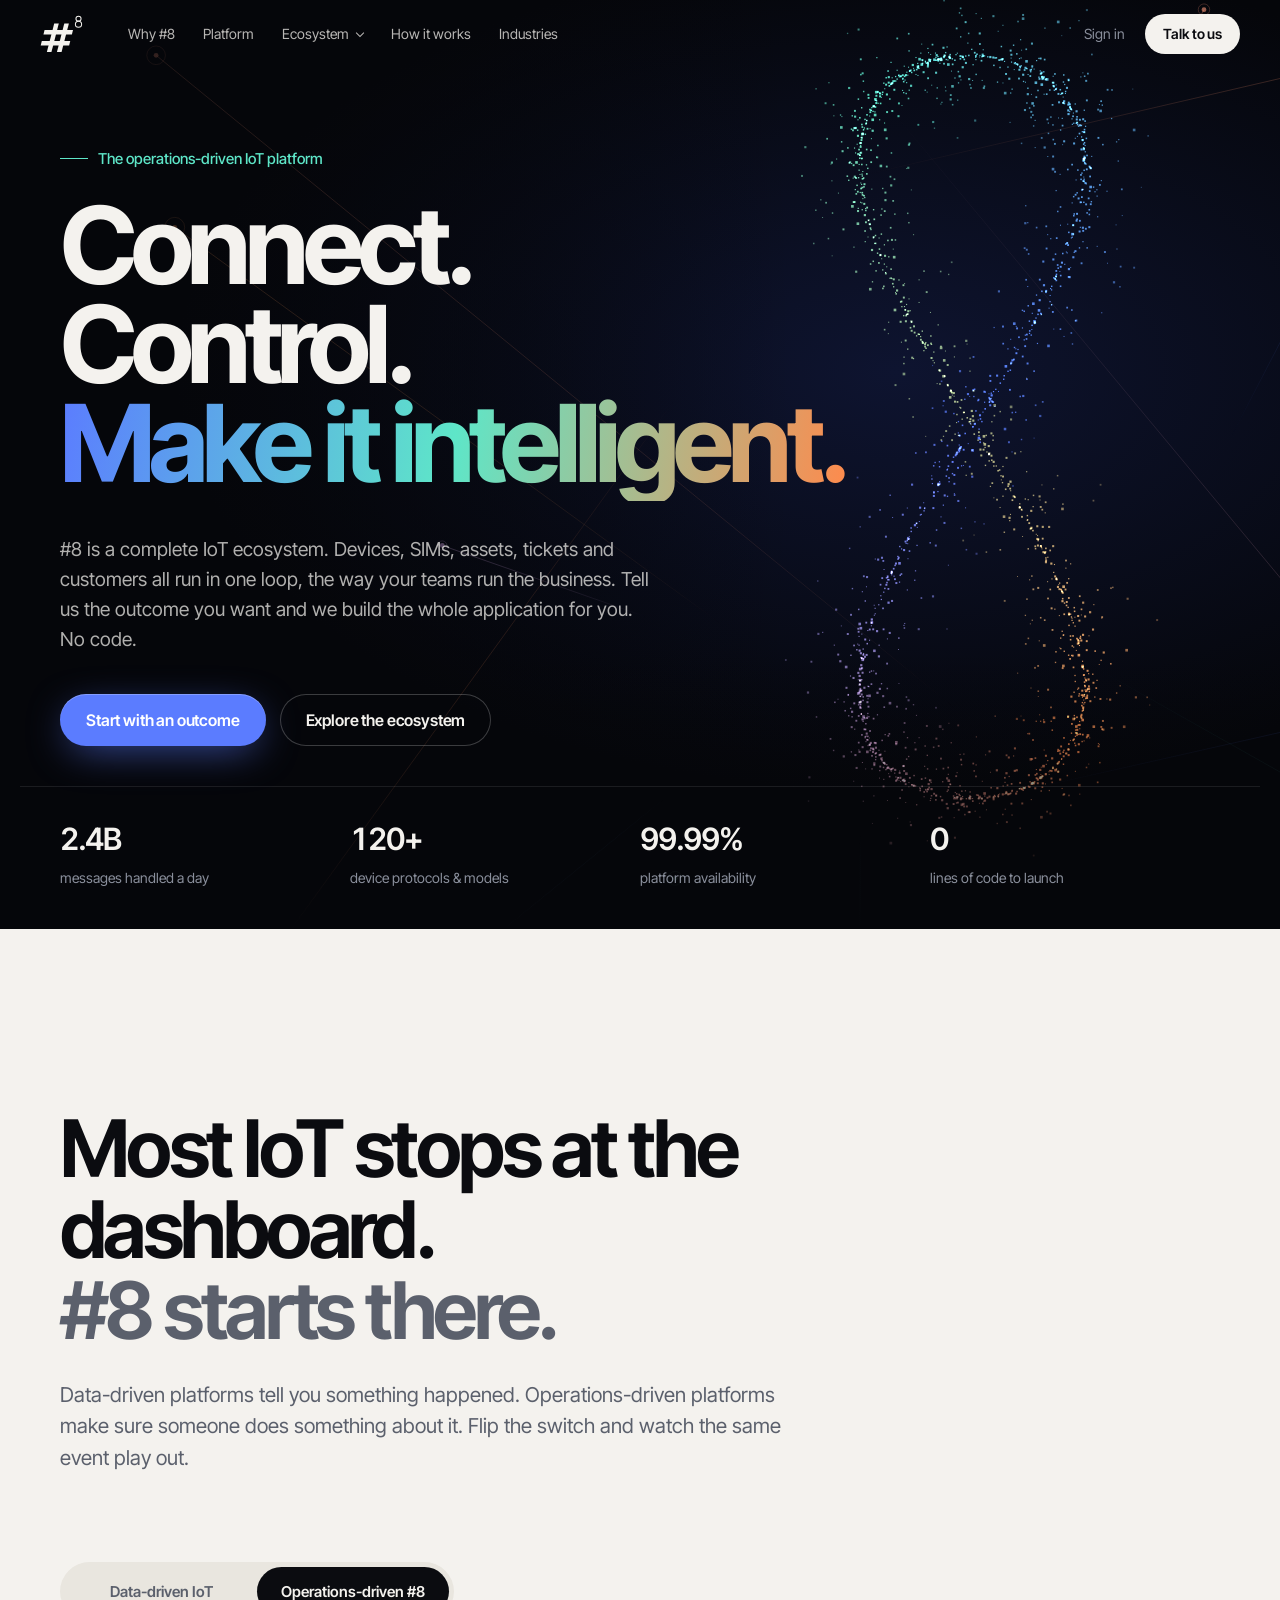
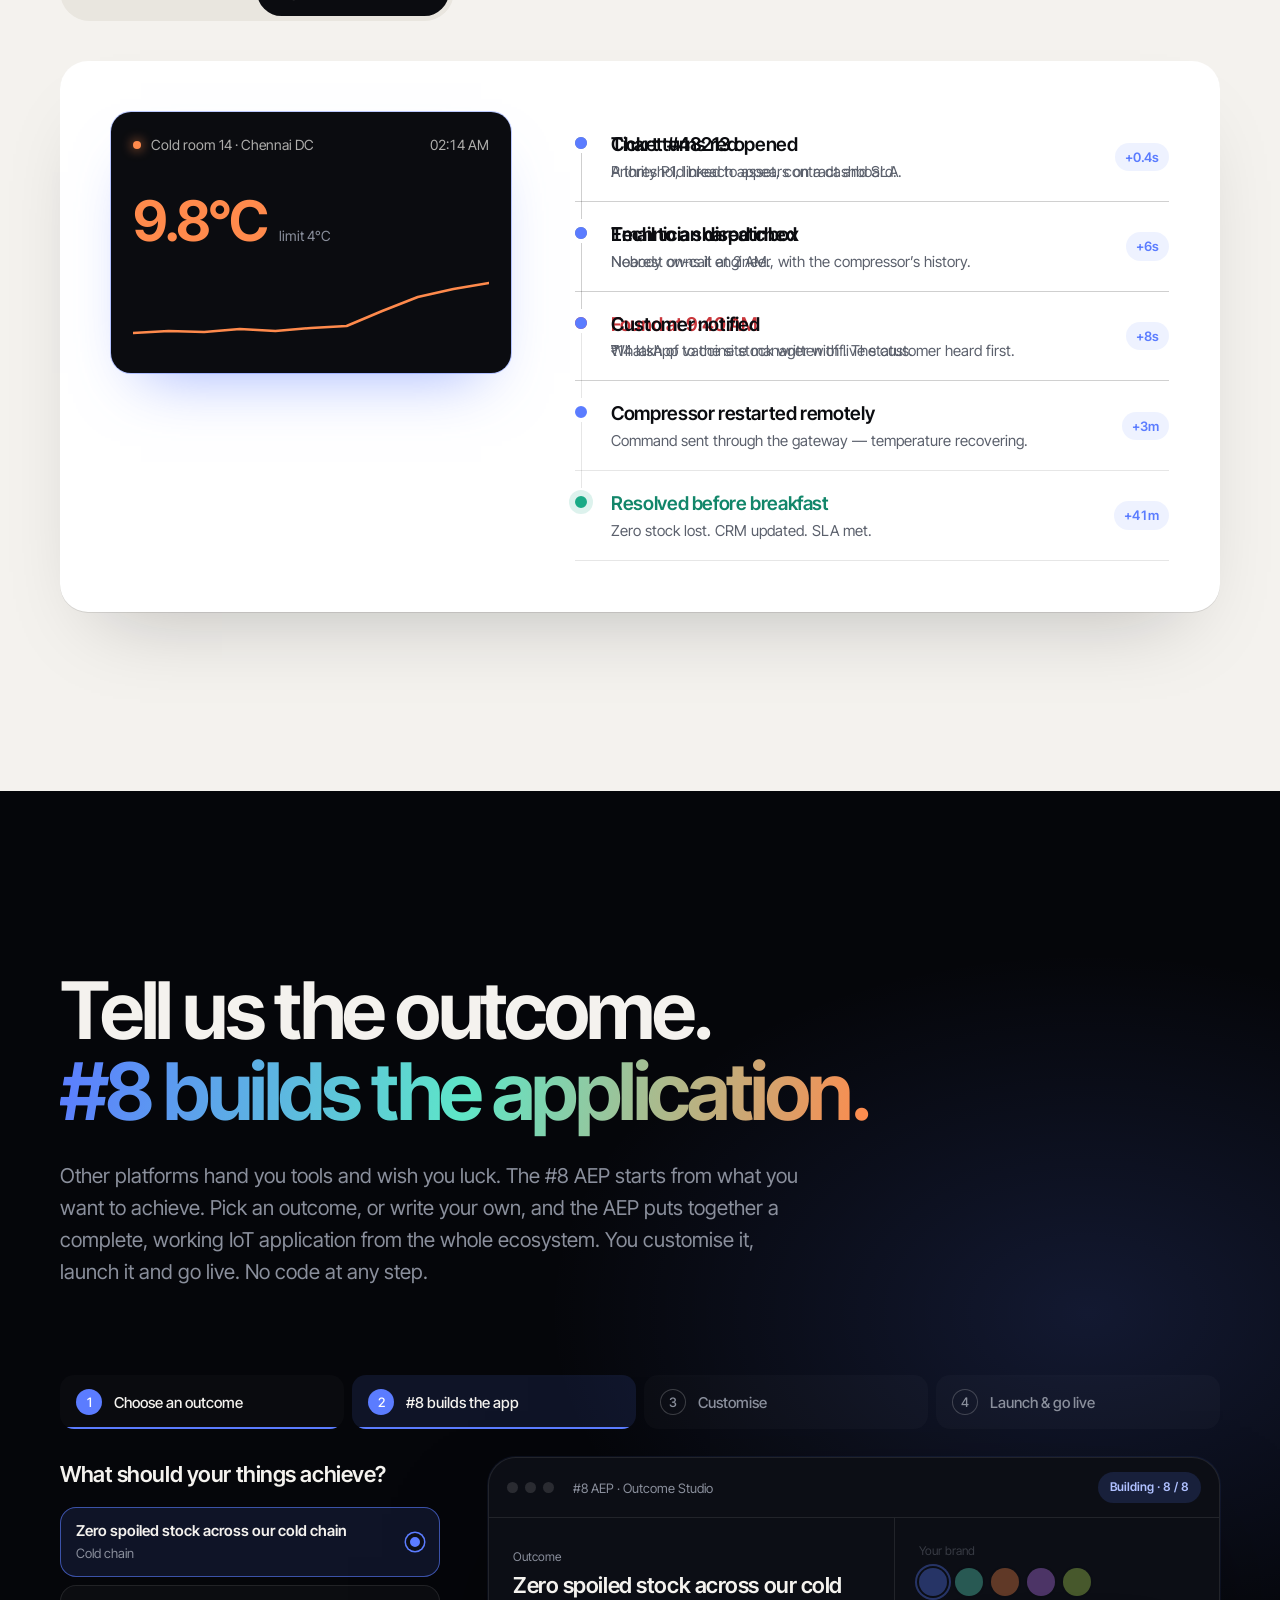
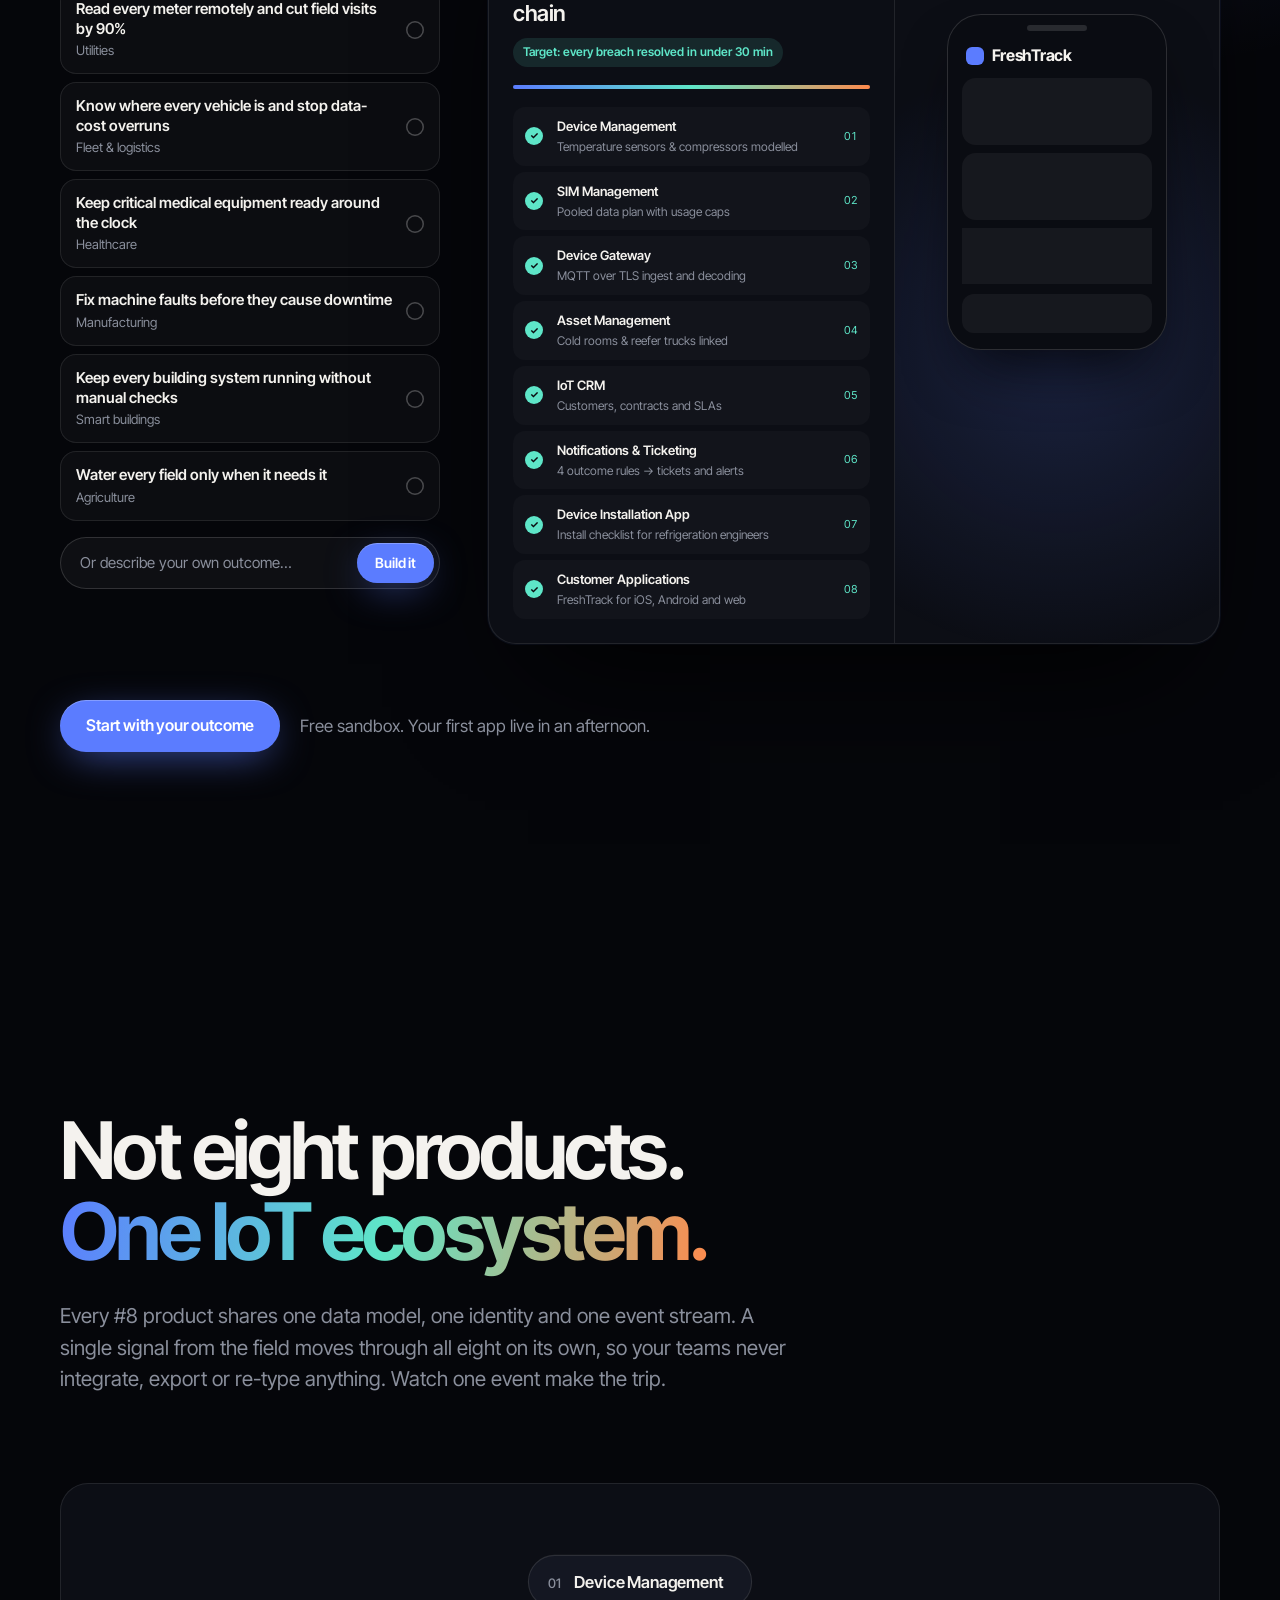
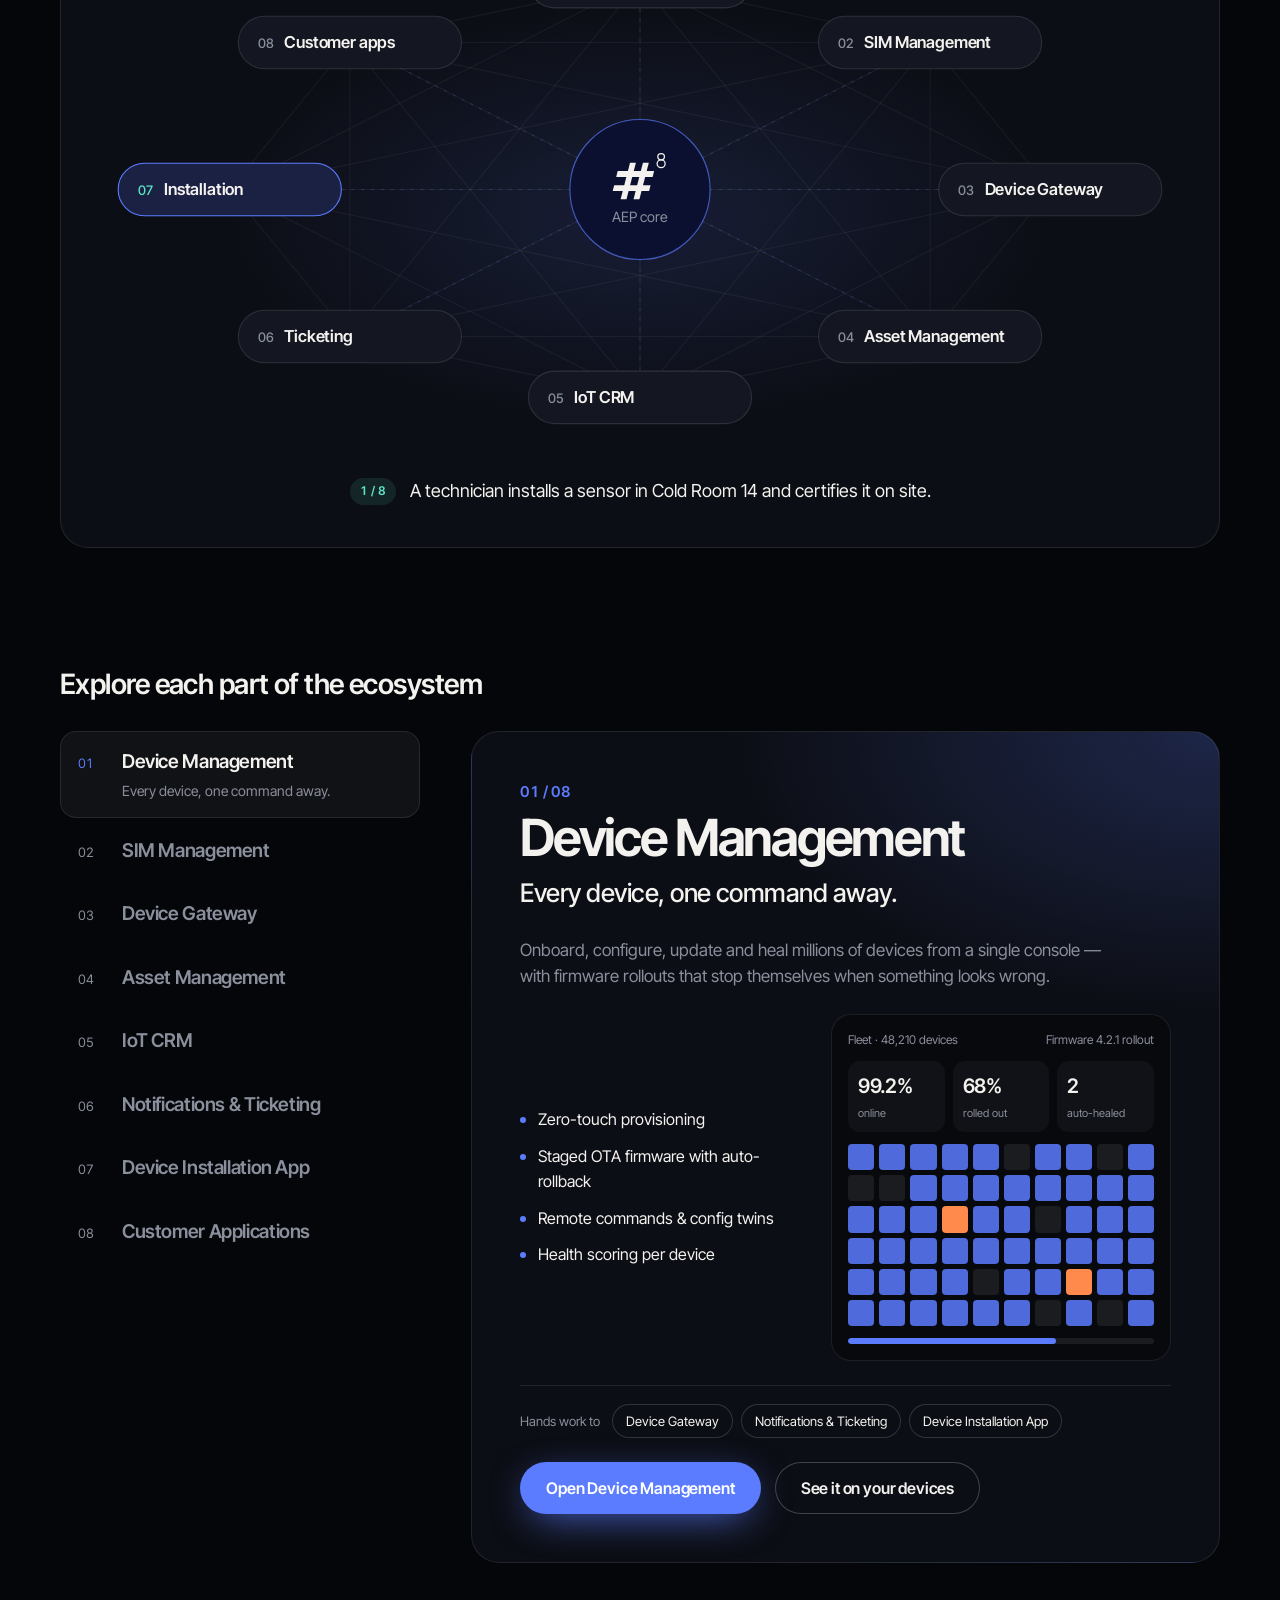
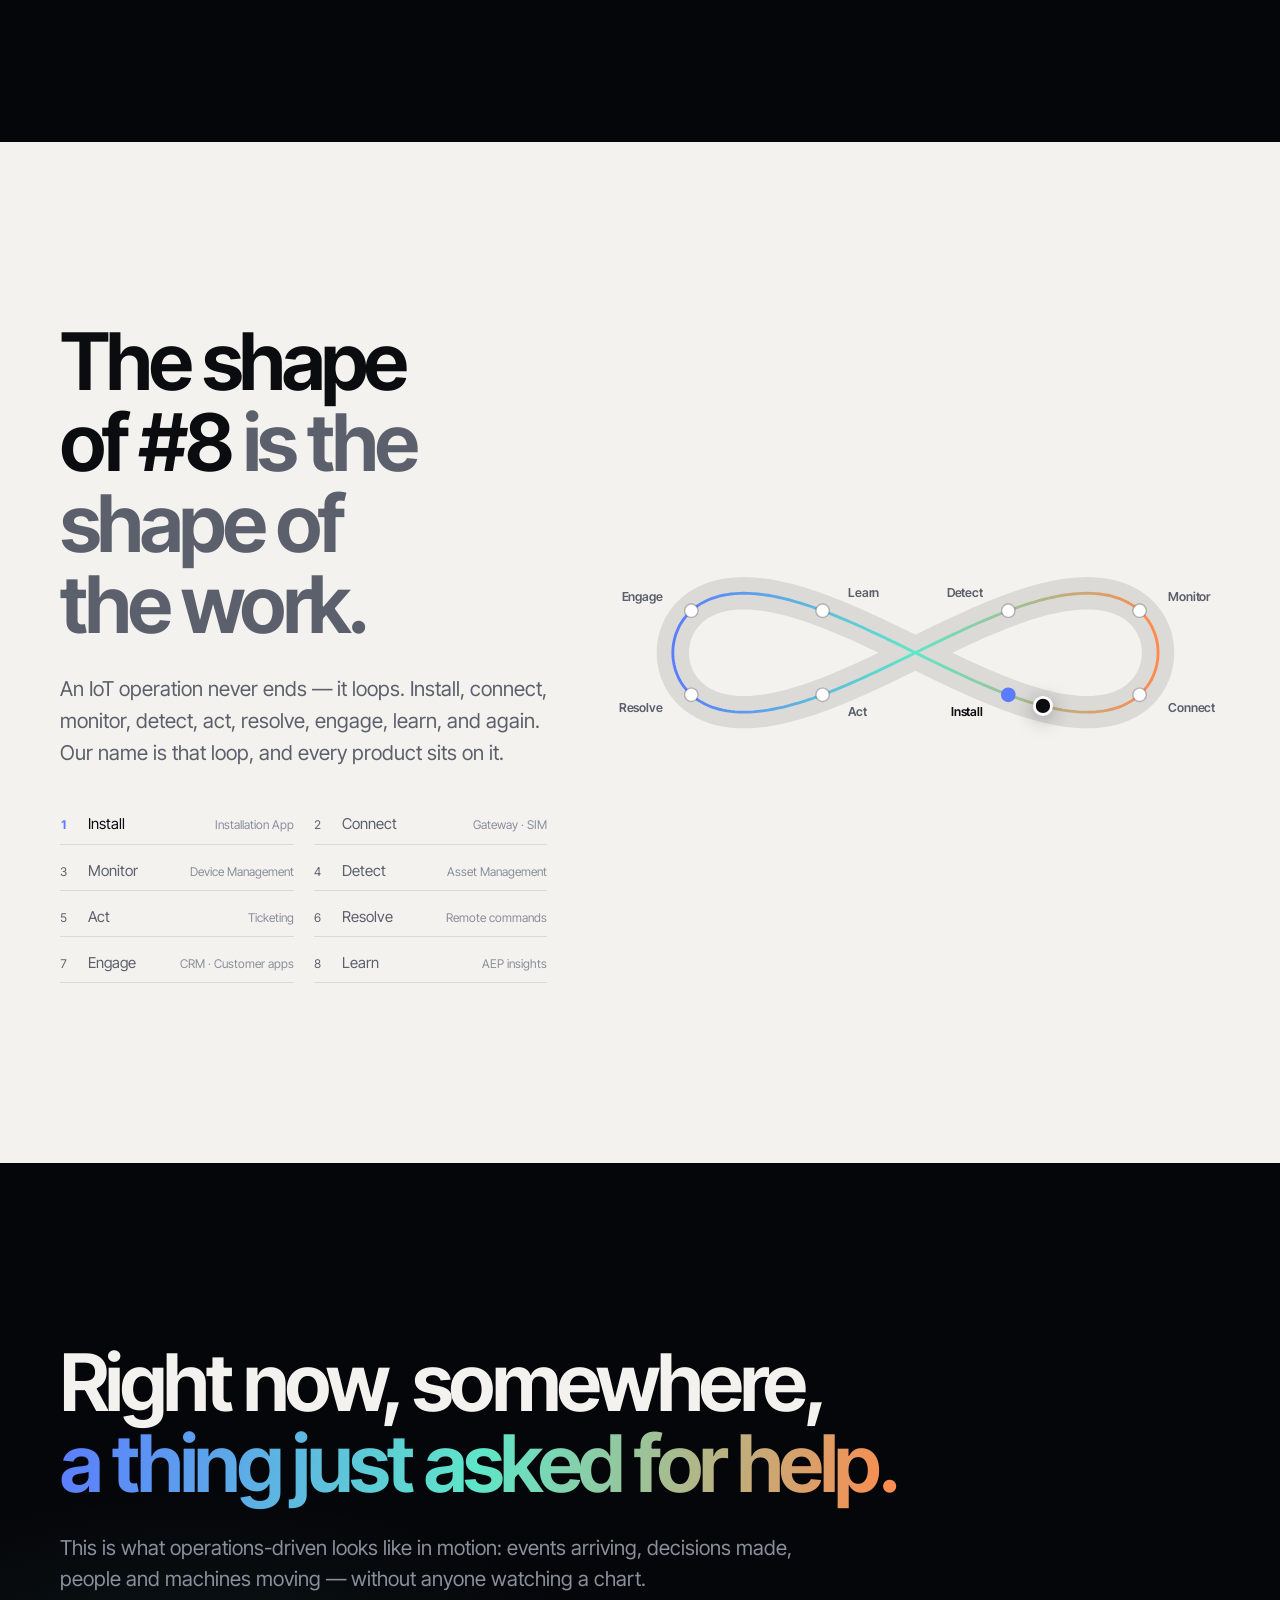
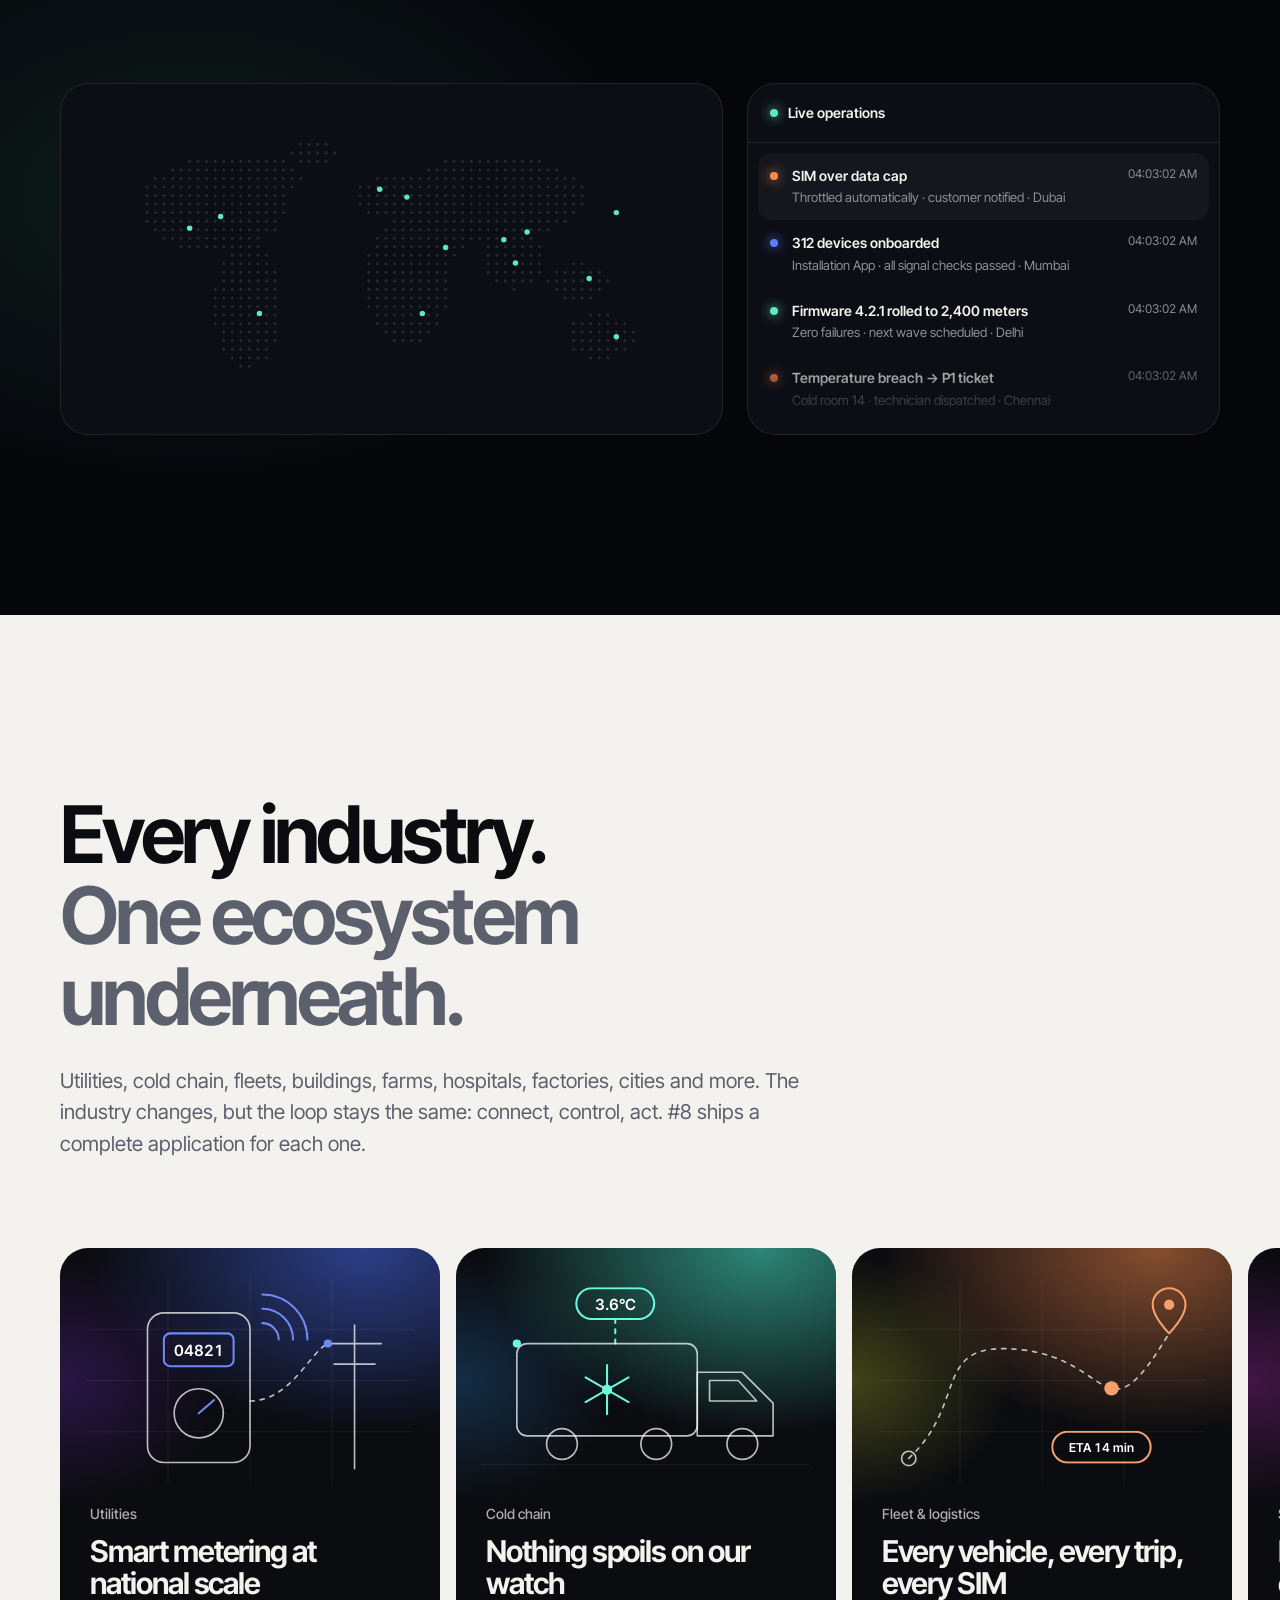
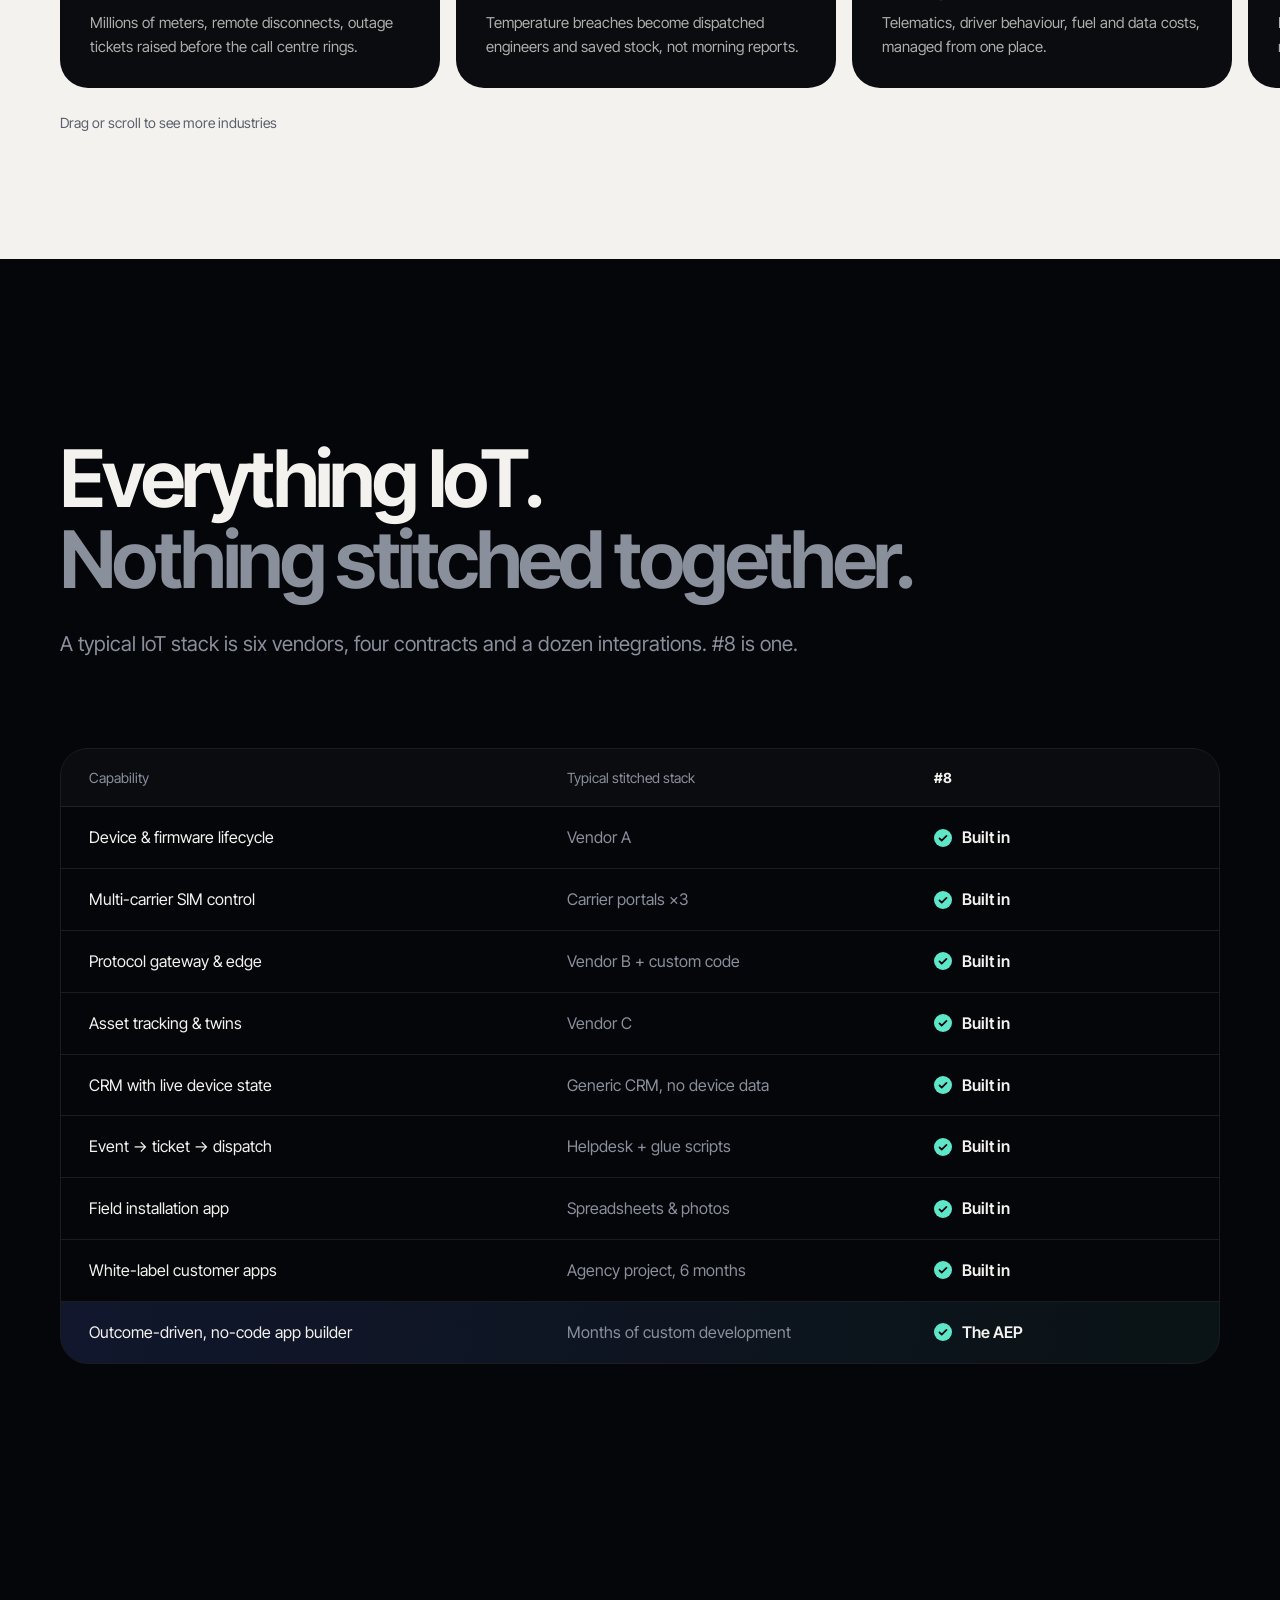
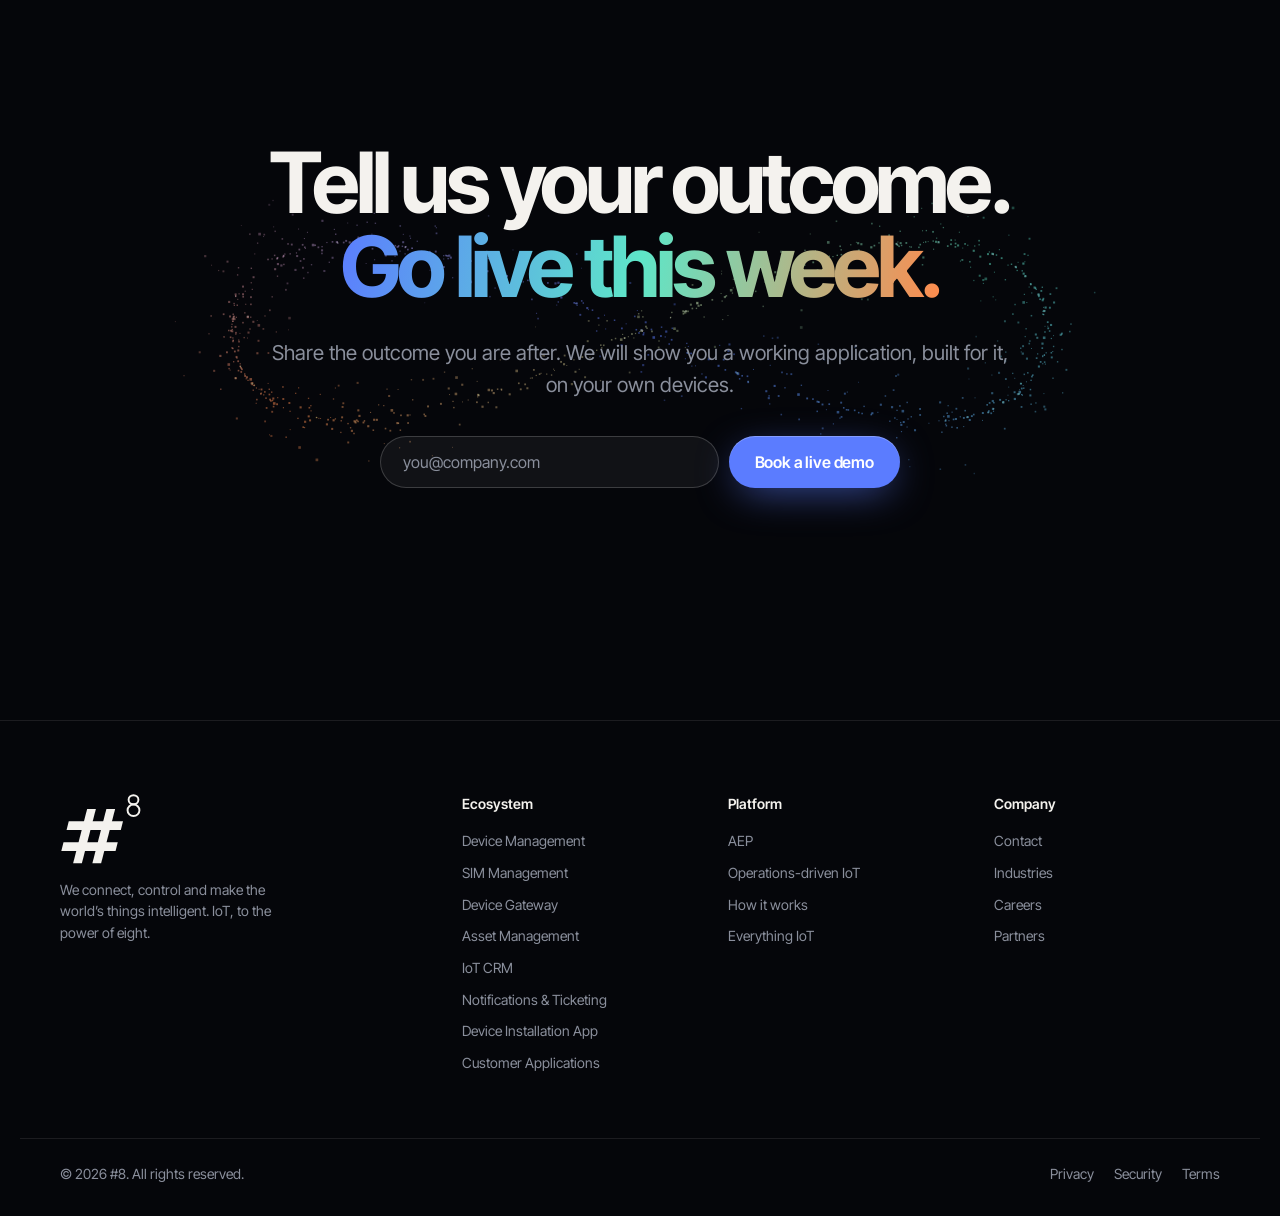
==== index.html @ 6f9835d4 "Add #8 IoT marketing website Static marketing site for #8, the operations-driven IoT ecosystem: - Pa" ====
<!doctype html>
<html lang="en">
<head>
  <meta charset="utf-8">
  <meta name="viewport" content="width=device-width, initial-scale=1">
  <title>#8 — Operations-driven IoT</title>
  <meta name="description" content="#8 connects, controls and makes the world's things intelligent. Device, SIM, gateway, asset, CRM, ticketing, installation and customer apps — plus a no-code AEP to launch your own IoT application.">
  <meta name="theme-color" content="#05060A">
  <link rel="icon" type="image/svg+xml" href="assets/img/favicon.svg">
  <link rel="preconnect" href="https://fonts.googleapis.com">
  <link rel="preconnect" href="https://fonts.gstatic.com" crossorigin>
  <link href="https://fonts.googleapis.com/css2?family=Inter+Tight:wght@300;400;500;600;700;800&display=swap" rel="stylesheet">
  <link rel="stylesheet" href="assets/css/styles.css">
</head>
<body>
  <!-- #8 logo, defined once and reused -->
  <svg width="0" height="0" style="position:absolute" aria-hidden="true">
    <symbol id="logo" viewBox="0 0 96 82">
      <polygon points="31,18 41,18 25,80 15,80"/>
      <polygon points="53,18 63,18 47,80 37,80"/>
      <polygon points="10,32 72,32 69.5,42 7.5,42"/>
      <polygon points="4,56 66,56 63.5,66 1.5,66"/>
      <g fill="none" stroke="currentColor" stroke-width="2.2">
        <ellipse cx="84" cy="7.6" rx="5.6" ry="5.2"/>
        <ellipse cx="84" cy="19.6" rx="6.8" ry="6.6"/>
      </g>
    </symbol>
  </svg>
  <a class="skip" href="#main">Skip to content</a>

  <!-- ============ NAV ============ -->
  <header class="nav" id="nav">
    <div class="nav__inner">
      <a href="#top" class="brand" aria-label="#8 home">
        <svg class="logo" aria-hidden="true"><use href="#logo"/></svg>
      </a>
      <nav class="nav__links" aria-label="Primary">
        <a href="#shift">Why #8</a>
        <a href="#aep">Platform</a>
        <div class="nav__menu">
          <button class="nav__menu-btn" aria-expanded="false" aria-controls="mega">Ecosystem</button>
          <div class="mega" id="mega" hidden>
            <div class="mega__grid" id="megaGrid"></div>
            <a class="mega__aep" href="app.html?app=aep">
              <strong>AEP</strong>
              <span>Choose an outcome and get a complete application, no code</span>
            </a>
          </div>
        </div>
        <a href="#loop">How it works</a>
        <a href="#industries">Industries</a>
      </nav>
      <div class="nav__actions">
        <a class="link-quiet" href="app.html?app=aep">Sign in</a>
        <a class="btn btn--light btn--sm" href="#contact">Talk to us</a>
        <button class="nav__burger" aria-label="Open menu" aria-expanded="false" aria-controls="drawer"><span></span><span></span></button>
      </div>
    </div>
    <div class="drawer" id="drawer" hidden>
      <a href="#shift">Why #8</a>
      <a href="#aep">Platform</a>
      <a href="#products">Ecosystem</a>
      <a href="#loop">How it works</a>
      <a href="#industries">Industries</a>
      <a href="#contact" class="btn btn--light">Talk to us</a>
    </div>
  </header>

  <main id="main">
    <!-- ============ 01 HERO ============ -->
    <section class="hero" id="top">
      <canvas class="hero__canvas" id="heroCanvas" aria-hidden="true"></canvas>
      <div class="hero__veil" aria-hidden="true"></div>
      <div class="hero__content wrap">
        <p class="hero__kicker load" style="--d:0">The operations-driven IoT platform</p>
        <h1 class="hero__title">
          <span class="load" style="--d:1">Connect.</span>
          <span class="load" style="--d:2">Control.</span>
          <span class="load hero__title-grad" style="--d:3">Make it intelligent.</span>
        </h1>
        <p class="hero__lede load" style="--d:4">#8 is a complete IoT ecosystem. Devices, SIMs, assets, tickets and customers all run in one loop, the way your teams run the business. Tell us the outcome you want and we build the whole application for you. No code.</p>
        <div class="hero__cta load" style="--d:5">
          <a class="btn btn--signal" href="#aep">Start with an outcome</a>
          <a class="btn btn--ghost" href="#products">Explore the ecosystem</a>
        </div>
      </div>
      <div class="hero__ticker load" style="--d:6" aria-label="Platform status">
        <div><b data-count="2400000000">0</b><span>messages handled a day</span></div>
        <div><b data-count="120" data-suffix="+">0</b><span>device protocols & models</span></div>
        <div><b>99.99%</b><span>platform availability</span></div>
        <div><b>0</b><span>lines of code to launch</span></div>
      </div>
      <a class="hero__scroll" href="#shift" aria-label="Scroll to next section"><span></span></a>
    </section>

    <!-- ============ 02 THE SHIFT ============ -->
    <section class="shift light" id="shift">
      <div class="wrap">
        <div class="section-head">
          <h2 class="display">Most IoT stops at the dashboard.<br><span class="muted">#8 starts there.</span></h2>
          <p class="section-lede">Data-driven platforms tell you something happened. Operations-driven platforms make sure someone does something about it. Flip the switch and watch the same event play out.</p>
        </div>

        <div class="shift__switch" role="tablist" aria-label="Compare approaches">
          <button role="tab" aria-selected="false" id="tab-data" data-mode="data">Data-driven IoT</button>
          <button role="tab" aria-selected="true" id="tab-ops" data-mode="ops">Operations-driven #8</button>
          <span class="shift__thumb" aria-hidden="true"></span>
        </div>

        <div class="shift__stage" id="shiftStage" data-mode="ops">
          <div class="shift__event">
            <div class="event-card">
              <div class="event-card__top">
                <span class="dot dot--ember"></span>
                <span>Cold room 14 · Chennai DC</span>
                <time>02:14 AM</time>
              </div>
              <div class="event-card__value"><b>9.8°C</b><span>limit 4°C</span></div>
              <svg class="spark" viewBox="0 0 300 80" preserveAspectRatio="none" aria-hidden="true">
                <path d="M0 62 L30 60 L60 61 L90 58 L120 60 L150 57 L180 55 L210 40 L240 26 L270 18 L300 12" />
              </svg>
            </div>
          </div>

          <ol class="shift__flow shift__flow--data" aria-label="Data-driven outcome">
            <li><b>Chart turns red</b><span>A threshold breach appears on a dashboard.</span></li>
            <li><b>Email to a shared inbox</b><span>Nobody owns it at 2 AM.</span></li>
            <li class="is-bad"><b>Found at 9:40 AM</b><span>₹14 lakh of vaccine stock written off. The customer heard first.</span></li>
          </ol>

          <ol class="shift__flow shift__flow--ops" aria-label="Operations-driven outcome">
            <li><b>Ticket #48213 opened</b><span>Priority P1, linked to asset, contract and SLA.</span><em>+0.4s</em></li>
            <li><b>Technician dispatched</b><span>Nearest on-call engineer, with the compressor’s history.</span><em>+6s</em></li>
            <li><b>Customer notified</b><span>WhatsApp to the site manager with live status.</span><em>+8s</em></li>
            <li><b>Compressor restarted remotely</b><span>Command sent through the gateway — temperature recovering.</span><em>+3m</em></li>
            <li class="is-good"><b>Resolved before breakfast</b><span>Zero stock lost. CRM updated. SLA met.</span><em>+41m</em></li>
          </ol>
        </div>
      </div>
    </section>

    <!-- ============ 03 AEP ============ -->
    <section class="aep" id="aep">
      <div class="wrap">
        <div class="section-head section-head--dark">
          <h2 class="display">Tell us the outcome.<br><span class="grad-text">#8 builds the application.</span></h2>
          <p class="section-lede">Other platforms hand you tools and wish you luck. The #8 AEP starts from what you want to achieve. Pick an outcome, or write your own, and the AEP puts together a complete, working IoT application from the whole ecosystem. You customise it, launch it and go live. No code at any step.</p>
        </div>

        <ol class="aep__track" id="aepTrack" aria-label="How the AEP works">
          <li data-stage="0"><span>1</span>Choose an outcome</li>
          <li data-stage="1"><span>2</span>#8 builds the app</li>
          <li data-stage="2"><span>3</span>Customise</li>
          <li data-stage="3"><span>4</span>Launch &amp; go live</li>
        </ol>

        <div class="aep__body">
          <div class="outcomes">
            <p class="outcomes__q">What should your things achieve?</p>
            <div class="outcomes__list" id="outcomeList" role="radiogroup" aria-label="Choose an outcome"></div>
            <form class="outcomes__own" id="outcomeForm" autocomplete="off">
              <label for="outcomeInput" class="sr-only">Describe your own outcome</label>
              <input id="outcomeInput" type="text" maxlength="90" placeholder="Or describe your own outcome…">
              <button class="btn btn--signal btn--sm" type="submit">Build it</button>
            </form>
          </div>

          <div class="studio" id="studio" data-stage="0">
            <div class="studio__bar">
              <span></span><span></span><span></span>
              <em>#8 AEP · Outcome Studio</em>
              <b class="studio__status" id="studioStatus" role="status">Waiting for an outcome</b>
            </div>
            <div class="studio__body">
              <div class="studio__left">
                <div class="studio__outcome">
                  <small>Outcome</small>
                  <p id="studioOutcome">Choose an outcome to begin</p>
                  <span class="studio__kpi" id="studioKpi"></span>
                </div>
                <div class="studio__progress" aria-hidden="true"><i id="studioBar"></i></div>
                <ul class="studio__modules" id="studioModules"></ul>
              </div>
              <div class="studio__right">
                <div class="studio__custom">
                  <small>Your brand</small>
                  <div class="swatches" id="swatches" role="radiogroup" aria-label="Brand colour">
                    <button type="button" role="radio" aria-checked="true" aria-label="Signal blue" style="--s:#5B7CFF"></button>
                    <button type="button" role="radio" aria-checked="false" aria-label="Ion teal" style="--s:#5EE6C8"></button>
                    <button type="button" role="radio" aria-checked="false" aria-label="Ember orange" style="--s:#FF8A4C"></button>
                    <button type="button" role="radio" aria-checked="false" aria-label="Orchid" style="--s:#C77DFF"></button>
                    <button type="button" role="radio" aria-checked="false" aria-label="Lime" style="--s:#B8E35A"></button>
                  </div>
                </div>
                <div class="sphone" id="sphone">
                  <div class="sphone__notch"></div>
                  <div class="sphone__h"><i></i><span id="sphoneName">Your app</span></div>
                  <div class="sphone__body" id="sphoneBody"></div>
                  <div class="launch-ring"></div>
                </div>
                <p class="studio__live"><span class="dot dot--ion"></span><span id="studioUrl">Live</span></p>
              </div>
            </div>
          </div>
        </div>
        <div class="aep__cta">
          <a class="btn btn--signal" href="app.html?app=aep">Start with your outcome</a>
          <span class="muted">Free sandbox. Your first app live in an afternoon.</span>
        </div>
      </div>
    </section>

    <!-- ============ 04 PRODUCTS ============ -->
    <section class="products" id="products">
      <div class="wrap">
        <div class="section-head section-head--dark">
          <h2 class="display">Not eight products.<br><span class="grad-text">One IoT ecosystem.</span></h2>
          <p class="section-lede">Every #8 product shares one data model, one identity and one event stream. A single signal from the field moves through all eight on its own, so your teams never integrate, export or re-type anything. Watch one event make the trip.</p>
        </div>

        <div class="eco" id="eco">
          <svg class="eco__svg" id="ecoSvg" role="img" aria-labelledby="ecoCaption"></svg>
          <div class="eco__caption">
            <span class="eco__step" id="ecoStep">1 / 8</span>
            <p id="ecoCaption">A technician installs a sensor in Cold Room 14 and certifies it on site.</p>
          </div>
        </div>

        <h3 class="suite__intro">Explore each part of the ecosystem</h3>
        <div class="suite">
          <div class="suite__list" role="tablist" aria-label="#8 products" id="suiteList"></div>
          <div class="suite__stage" id="suiteStage" role="tabpanel" aria-live="polite"></div>
        </div>
      </div>
    </section>

    <!-- ============ 05 THE LOOP ============ -->
    <section class="loop light" id="loop">
      <div class="wrap loop__wrap">
        <div class="loop__text">
          <h2 class="display">The shape of&nbsp;#8 <span class="muted">is the shape of the&nbsp;work.</span></h2>
          <p class="section-lede">An IoT operation never ends — it loops. Install, connect, monitor, detect, act, resolve, engage, learn, and again. Our name is that loop, and every product sits on it.</p>
          <ul class="loop__legend" id="loopLegend"></ul>
        </div>
        <div class="loop__figure">
          <svg viewBox="0 0 640 340" class="loop__svg" id="loopSvg" role="img" aria-label="Figure-eight lifecycle with eight stations">
            <defs>
              <linearGradient id="lg" x1="0" x2="1">
                <stop offset="0" stop-color="#5B7CFF"/>
                <stop offset=".5" stop-color="#5EE6C8"/>
                <stop offset="1" stop-color="#FF8A4C"/>
              </linearGradient>
            </defs>
            <path id="loopPath" class="loop__track" d=""/>
            <path id="loopPathGlow" class="loop__glow" d=""/>
            <g id="loopStations"></g>
            <circle id="loopPulse" r="9" class="loop__pulse"/>
          </svg>
        </div>
      </div>
    </section>

    <!-- ============ 06 LIVE OPS ============ -->
    <section class="ops" id="ops">
      <div class="wrap">
        <div class="section-head section-head--dark">
          <h2 class="display">Right now, somewhere,<br><span class="grad-text">a thing just asked for help.</span></h2>
          <p class="section-lede">This is what operations-driven looks like in motion: events arriving, decisions made, people and machines moving — without anyone watching a chart.</p>
        </div>
        <div class="ops__grid">
          <div class="ops__map" aria-hidden="true">
            <svg viewBox="0 0 800 400" id="opsMap"></svg>
          </div>
          <div class="ops__feed">
            <div class="ops__feed-head"><span class="dot dot--ion pulse"></span> Live operations</div>
            <ul id="opsFeed" aria-live="off"></ul>
          </div>
        </div>
      </div>
    </section>

    <!-- ============ 07 INDUSTRIES ============ -->
    <section class="industries light" id="industries">
      <div class="wrap">
        <div class="section-head">
          <h2 class="display">Every industry.<br><span class="muted">One ecosystem underneath.</span></h2>
          <p class="section-lede">Utilities, cold chain, fleets, buildings, farms, hospitals, factories, cities and more. The industry changes, but the loop stays the same: connect, control, act. #8 ships a complete application for each one.</p>
        </div>
      </div>
      <div class="rail" id="rail" tabindex="0" aria-label="Industries, scroll horizontally">

        <article class="ind" style="--hue:228">
          <svg class="ind__art" viewBox="0 0 320 200" aria-hidden="true">
            <path class="g" d="M0 50H320M0 100H320M0 150H320M80 0V200M160 0V200M240 0V200"/>
            <rect class="l" x="60" y="34" width="100" height="146" rx="16"/>
            <rect class="a" x="76" y="54" width="68" height="32" rx="6"/>
            <text class="t" x="110" y="76">04821</text>
            <circle class="l" cx="110" cy="132" r="24"/>
            <path class="a" d="M110 132l15-13"/>
            <path class="w" d="M172 44a16 16 0 0 1 16 16"/><path class="w w2" d="M172 30a30 30 0 0 1 30 30"/><path class="w w3" d="M172 16a44 44 0 0 1 44 44"/>
            <path class="l" d="M262 186V46M236 64h52M242 84h40"/>
            <path class="l dashed" d="M160 120C200 120 220 70 236 64"/>
            <circle class="f p" cx="236" cy="64" r="4"/>
          </svg>
          <span class="ind__k">Utilities</span><h3>Smart metering at national scale</h3><p>Millions of meters, remote disconnects, outage tickets raised before the call centre rings.</p>
        </article>

        <article class="ind" style="--hue:168">
          <svg class="ind__art" viewBox="0 0 320 200" aria-hidden="true">
            <rect class="a" x="92" y="10" width="76" height="30" rx="15"/>
            <text class="t" x="130" y="31">3.6°C</text>
            <path class="a dashed" d="M130 40V64"/>
            <rect class="l" x="34" y="64" width="176" height="90" rx="10"/>
            <g class="a" transform="translate(122 109)"><path d="M0-24V24M-21-12L21 12M-21 12L21-12"/><circle r="5" class="f"/></g>
            <path class="l" d="M210 92h44l30 30v32h-74z"/>
            <path class="l" d="M222 100h28l18 20h-46z"/>
            <circle class="l" cx="78" cy="162" r="15"/><circle class="l" cx="170" cy="162" r="15"/><circle class="l" cx="254" cy="162" r="15"/>
            <path class="g" d="M0 182H320"/>
            <circle class="f p" cx="34" cy="64" r="4"/>
          </svg>
          <span class="ind__k">Cold chain</span><h3>Nothing spoils on our watch</h3><p>Temperature breaches become dispatched engineers and saved stock, not morning reports.</p>
        </article>

        <article class="ind" style="--hue:22">
          <svg class="ind__art" viewBox="0 0 320 200" aria-hidden="true">
            <path class="g" d="M0 50H320M0 100H320M0 150H320M80 0V200M160 0V200M240 0V200"/>
            <path class="l dashed" id="route" d="M30 176C90 120 50 60 140 70S220 160 284 54"/>
            <circle class="l" cx="30" cy="176" r="7"/>
            <path class="a" d="M284 54c0 0-16-16-16-28a16 16 0 0 1 32 0c0 12-16 28-16 28z"/>
            <circle class="f" cx="284" cy="26" r="5"/>
            <circle class="f" r="7"><animateMotion dur="7s" repeatCount="indefinite" path="M30 176C90 120 50 60 140 70S220 160 284 54"/></circle>
            <rect class="a" x="170" y="150" width="96" height="30" rx="15"/>
            <text class="t s" x="218" y="170">ETA 14 min</text>
          </svg>
          <span class="ind__k">Fleet &amp; logistics</span><h3>Every vehicle, every trip, every SIM</h3><p>Telematics, driver behaviour, fuel and data costs, managed from one place.</p>
        </article>

        <article class="ind" style="--hue:260">
          <svg class="ind__art" viewBox="0 0 320 200" aria-hidden="true">
            <path class="l" d="M50 190V70h96v120M146 190V36h110v154M24 190h272"/>
            <g class="win">
              <rect x="64" y="86" width="14" height="14"/><rect class="on" x="90" y="86" width="14" height="14"/><rect x="116" y="86" width="14" height="14"/>
              <rect x="64" y="114" width="14" height="14"/><rect x="90" y="114" width="14" height="14"/><rect class="on" x="116" y="114" width="14" height="14"/>
              <rect class="on" x="64" y="142" width="14" height="14"/><rect x="90" y="142" width="14" height="14"/><rect x="116" y="142" width="14" height="14"/>
              <rect x="162" y="52" width="14" height="14"/><rect class="on" x="188" y="52" width="14" height="14"/><rect x="214" y="52" width="14" height="14"/>
              <rect x="162" y="80" width="14" height="14"/><rect x="188" y="80" width="14" height="14"/><rect class="on warn" x="214" y="80" width="14" height="14"/>
              <rect class="on" x="162" y="108" width="14" height="14"/><rect x="188" y="108" width="14" height="14"/><rect x="214" y="108" width="14" height="14"/>
              <rect x="162" y="136" width="14" height="14"/><rect class="on" x="188" y="136" width="14" height="14"/><rect x="214" y="136" width="14" height="14"/>
            </g>
            <path class="l" d="M232 36V10"/><circle class="f p" cx="232" cy="10" r="4"/>
            <path class="w" d="M244 4a14 14 0 0 1 10 12"/><path class="w w2" d="M248-6a26 26 0 0 1 18 22"/>
          </svg>
          <span class="ind__k">Smart buildings</span><h3>Buildings that file their own tickets</h3><p>HVAC, lifts, energy and access, with maintenance that schedules itself.</p>
        </article>

        <article class="ind" style="--hue:140">
          <svg class="ind__art" viewBox="0 0 320 200" aria-hidden="true">
            <circle class="a" cx="262" cy="36" r="18"/>
            <path class="a" d="M262 6v-6M262 72v-6M292 36h6M226 36h6"/>
            <path class="l" d="M0 112H320"/>
            <path class="g2" d="M0 200L120 112M60 200L140 112M130 200L160 112M200 200L180 112M270 200L200 112M330 200L220 112"/>
            <path class="l" d="M92 176V74"/>
            <rect class="l" x="64" y="52" width="56" height="22" rx="3"/>
            <path class="l" d="M78 52v22M92 52v22M106 52v22"/>
            <circle class="f p" cx="92" cy="118" r="5"/>
            <path class="w" d="M104 104a16 16 0 0 1 12 14"/><path class="w w2" d="M108 92a28 28 0 0 1 20 26"/>
            <path class="a" d="M200 120c0 0-16 18-16 30a16 16 0 0 0 32 0c0-12-16-30-16-30z"/>
          </svg>
          <span class="ind__k">Agriculture</span><h3>Fields that report in</h3><p>Soil, pumps and weather stations on low-power networks, with alerts farmers act on.</p>
        </article>

        <article class="ind" style="--hue:350">
          <svg class="ind__art" viewBox="0 0 320 200" aria-hidden="true">
            <rect class="l" x="40" y="24" width="240" height="136" rx="16"/>
            <path class="l" d="M160 160v22M120 186h80"/>
            <path class="a ecg" d="M58 100h60l12-34 16 66 12-44 10 12h104"/>
            <path class="l" d="M248 40v20M238 50h20"/>
            <text class="t s" x="76" y="52" text-anchor="start">72 bpm</text>
            <circle class="f p" cx="262" cy="100" r="4"/>
          </svg>
          <span class="ind__k">Healthcare</span><h3>Equipment that is always ready</h3><p>Asset tracking and uptime for critical devices across hospitals and homes.</p>
        </article>

        <article class="ind" style="--hue:200">
          <svg class="ind__art" viewBox="0 0 320 200" aria-hidden="true">
            <path class="l" d="M50 186h96M66 186v-18h64v18"/>
            <path class="l thick" d="M98 168L128 102L206 82"/>
            <circle class="l" cx="98" cy="168" r="8"/><circle class="l" cx="128" cy="102" r="8"/><circle class="l" cx="206" cy="82" r="6"/>
            <path class="l" d="M206 82l20-12M206 82l22 10"/>
            <g class="gear"><circle class="a" cx="258" cy="148" r="30" stroke-dasharray="7 7"/></g>
            <circle class="a" cx="258" cy="148" r="18"/><circle class="f" cx="258" cy="148" r="5"/>
            <path class="l" d="M160 196h150"/>
            <circle class="f p" cx="128" cy="102" r="3"/>
          </svg>
          <span class="ind__k">Manufacturing</span><h3>Downtime, predicted and prevented</h3><p>Machine health and OEE flow straight into maintenance work orders.</p>
        </article>

        <article class="ind" style="--hue:45">
          <svg class="ind__art" viewBox="0 0 320 200" aria-hidden="true">
            <path class="l" d="M0 190V128H36V96H68V140H96V60H138V132H166V104H196V150H222V84H250V190"/>
            <path class="l" d="M298 190V64q0-18-18-18h-18"/>
            <path class="a" d="M246 46h22l-4 9h-14z"/>
            <path class="cone" d="M250 55L230 130H286L264 55Z"/>
            <path class="a dashed" d="M117 60L52 96M117 60L236 84M236 84L257 50"/>
            <circle class="f p" cx="117" cy="60" r="4"/><circle class="f p" cx="52" cy="96" r="4"/><circle class="f p" cx="236" cy="84" r="4"/>
          </svg>
          <span class="ind__k">Smart cities</span><h3>Streetlights to water mains</h3><p>City-wide infrastructure with citizen-facing apps your council can brand.</p>
        </article>

        <a class="ind ind--you" href="#aep" style="--hue:228">
          <svg class="ind__art" viewBox="0 0 320 200" aria-hidden="true">
            <circle class="l dashed" cx="160" cy="96" r="80"/>
            <svg x="104" y="46" width="112" height="96" viewBox="0 0 96 82" class="ind__logo"><use href="#logo"/></svg>
          </svg>
          <span class="ind__k">Your industry</span><h3>Describe the outcome. We build the app.</h3><p>Not on the list? Tell the AEP what you need to achieve and get a complete application.</p>
        </a>
      </div>
      <div class="wrap rail__hint muted">Drag or scroll to see more industries</div>
    </section>

    <!-- ============ 08 EVERYTHING IoT ============ -->
    <section class="matrix" id="matrix">
      <div class="wrap">
        <div class="section-head section-head--dark">
          <h2 class="display">Everything IoT.<br><span class="muted">Nothing stitched together.</span></h2>
          <p class="section-lede">A typical IoT stack is six vendors, four contracts and a dozen integrations. #8 is one.</p>
        </div>
        <div class="matrix__table" role="table" aria-label="Capability comparison">
          <div class="matrix__row matrix__row--head" role="row">
            <span role="columnheader">Capability</span>
            <span role="columnheader">Typical stitched stack</span>
            <span role="columnheader">#8</span>
          </div>
          <div class="matrix__row" role="row"><span role="cell">Device & firmware lifecycle</span><span role="cell">Vendor A</span><span role="cell" class="yes">Built in</span></div>
          <div class="matrix__row" role="row"><span role="cell">Multi-carrier SIM control</span><span role="cell">Carrier portals ×3</span><span role="cell" class="yes">Built in</span></div>
          <div class="matrix__row" role="row"><span role="cell">Protocol gateway & edge</span><span role="cell">Vendor B + custom code</span><span role="cell" class="yes">Built in</span></div>
          <div class="matrix__row" role="row"><span role="cell">Asset tracking & twins</span><span role="cell">Vendor C</span><span role="cell" class="yes">Built in</span></div>
          <div class="matrix__row" role="row"><span role="cell">CRM with live device state</span><span role="cell">Generic CRM, no device data</span><span role="cell" class="yes">Built in</span></div>
          <div class="matrix__row" role="row"><span role="cell">Event → ticket → dispatch</span><span role="cell">Helpdesk + glue scripts</span><span role="cell" class="yes">Built in</span></div>
          <div class="matrix__row" role="row"><span role="cell">Field installation app</span><span role="cell">Spreadsheets & photos</span><span role="cell" class="yes">Built in</span></div>
          <div class="matrix__row" role="row"><span role="cell">White-label customer apps</span><span role="cell">Agency project, 6 months</span><span role="cell" class="yes">Built in</span></div>
          <div class="matrix__row" role="row"><span role="cell">Outcome-driven, no-code app builder</span><span role="cell">Months of custom development</span><span role="cell" class="yes">The AEP</span></div>
        </div>
      </div>
    </section>

    <!-- ============ 09 FINAL CTA ============ -->
    <section class="final" id="contact">
      <canvas class="final__canvas" id="finalCanvas" aria-hidden="true"></canvas>
      <div class="wrap final__inner">
        <h2 class="final__title">Tell us your outcome.<br><span class="grad-text">Go live this week.</span></h2>
        <p class="section-lede">Share the outcome you are after. We will show you a working application, built for it, on your own devices.</p>
        <form class="final__form" id="leadForm" novalidate>
          <label class="sr-only" for="email">Work email</label>
          <input id="email" name="email" type="email" placeholder="you@company.com" autocomplete="email" required>
          <button class="btn btn--signal" type="submit">Book a live demo</button>
          <p class="final__msg" id="leadMsg" role="status"></p>
        </form>
      </div>
    </section>
  </main>

  <footer class="footer">
    <div class="wrap footer__grid">
      <div class="footer__brand">
        <svg class="logo logo--lg" role="img" aria-label="#8"><use href="#logo"/></svg>
        <p>We connect, control and make the world’s things intelligent. IoT, to the power of eight.</p>
      </div>
      <div><h4>Ecosystem</h4><ul id="footProducts"></ul></div>
      <div><h4>Platform</h4><ul>
        <li><a href="app.html?app=aep">AEP</a></li>
        <li><a href="#shift">Operations-driven IoT</a></li>
        <li><a href="#loop">How it works</a></li>
        <li><a href="#matrix">Everything IoT</a></li>
      </ul></div>
      <div><h4>Company</h4><ul>
        <li><a href="#contact">Contact</a></li>
        <li><a href="#industries">Industries</a></li>
        <li><a href="#contact">Careers</a></li>
        <li><a href="#contact">Partners</a></li>
      </ul></div>
    </div>
    <div class="wrap footer__base">
      <span>© <span id="year">2026</span> #8. All rights reserved.</span>
      <span class="footer__legal"><a href="#">Privacy</a><a href="#">Security</a><a href="#">Terms</a></span>
    </div>
  </footer>

  <script src="assets/js/products.js"></script>
  <script src="assets/js/hero.js"></script>
  <script src="assets/js/main.js"></script>
</body>
</html>
---- assets/css/styles.css ----
/* =========================================================
   #8 — design tokens
   ========================================================= */
:root {
  --obsidian: #05060A;
  --obsidian-2: #0C0E15;
  --obsidian-3: #141722;
  --porcelain: #F4F2EE;
  --porcelain-2: #E9E6DF;
  --ink: #0B0C10;
  --signal: #5B7CFF;
  --ion: #5EE6C8;
  --ember: #FF8A4C;
  --graphite: #8A8F9C;
  --graphite-dark: #5B606C;
  --line-dark: rgba(255,255,255,.09);
  --line-light: rgba(11,12,16,.10);

  --grad: linear-gradient(100deg, var(--signal) 0%, var(--ion) 50%, var(--ember) 100%);

  --r-stage: 28px;
  --r-ctl: 14px;
  --r-pill: 999px;

  --ease-out: cubic-bezier(0.23, 1, 0.32, 1);
  --ease-io: cubic-bezier(0.77, 0, 0.175, 1);

  --font: 'Inter Tight', system-ui, -apple-system, 'Segoe UI', Roboto, sans-serif;

  --wrap: 1240px;
  --gutter: clamp(16px, 4vw, 40px);
  --section-y: clamp(96px, 14vw, 180px);
}

/* =========================================================
   Base
   ========================================================= */
*, *::before, *::after { box-sizing: border-box; }
[hidden] { display: none !important; }
html { scroll-behavior: smooth; -webkit-text-size-adjust: 100%; }
body {
  margin: 0;
  background: var(--obsidian);
  color: var(--porcelain);
  font-family: var(--font);
  font-size: 17px;
  line-height: 1.55;
  -webkit-font-smoothing: antialiased;
  text-rendering: optimizeLegibility;
  overflow-x: hidden;
}
img, svg, canvas { display: block; max-width: 100%; }
a { color: inherit; text-decoration: none; }
button { font: inherit; color: inherit; background: none; border: 0; cursor: pointer; }
h1, h2, h3, h4, p { margin: 0; }
ul, ol { margin: 0; padding: 0; list-style: none; }

:focus-visible { outline: 2px solid var(--signal); outline-offset: 3px; border-radius: 6px; }

.skip { position: absolute; left: -999px; top: 8px; z-index: 100; background: var(--porcelain); color: var(--ink); padding: 10px 16px; border-radius: var(--r-ctl); }
.skip:focus { left: 8px; }
.sr-only { position: absolute; width: 1px; height: 1px; overflow: hidden; clip: rect(0 0 0 0); white-space: nowrap; }

.wrap { width: 100%; max-width: var(--wrap); margin: 0 auto; padding: 0 var(--gutter); }
.muted { color: var(--graphite); }
.light .muted { color: var(--graphite-dark); }
.grad-text { background: var(--grad); -webkit-background-clip: text; background-clip: text; color: transparent; }

.dot { display: inline-block; width: 8px; height: 8px; border-radius: 50%; flex: none; }
.dot--ion { background: var(--ion); box-shadow: 0 0 12px var(--ion); }
.dot--ember { background: var(--ember); box-shadow: 0 0 12px var(--ember); }
.dot--signal { background: var(--signal); box-shadow: 0 0 12px var(--signal); }
.pulse { animation: pulse 1.8s var(--ease-out) infinite; }
@keyframes pulse { 0%,100% { opacity: 1; } 50% { opacity: .35; } }

/* Type scale: 14 / 16 / 20 / 28 / 44 / 72 / 128 */
.display {
  font-size: clamp(40px, 6.2vw, 80px);
  line-height: 1.02;
  letter-spacing: -0.045em;
  font-weight: 650;
}
.section-head { display: grid; gap: 28px; max-width: 900px; margin-bottom: clamp(48px, 7vw, 88px); }
.section-lede { font-size: clamp(18px, 1.6vw, 21px); line-height: 1.55; color: var(--graphite); max-width: 62ch; }
.light .section-lede { color: var(--graphite-dark); }

/* Light sections (porcelain) */
.light { background: var(--porcelain); color: var(--ink); }

/* =========================================================
   Buttons
   ========================================================= */
.btn {
  display: inline-flex; align-items: center; justify-content: center; gap: 10px;
  height: 52px; padding: 0 26px;
  border-radius: var(--r-pill);
  font-weight: 600; font-size: 16px; letter-spacing: -0.01em;
  transition: transform 160ms var(--ease-out), background-color 200ms ease, box-shadow 200ms ease, color 200ms ease;
  white-space: nowrap;
}
.btn:active { transform: scale(0.97); }
.btn--sm { height: 40px; padding: 0 18px; font-size: 14px; }
.btn--signal { background: var(--signal); color: #fff; box-shadow: 0 10px 40px -10px rgba(91,124,255,.7), inset 0 1px 0 rgba(255,255,255,.25); }
.btn--light { background: var(--porcelain); color: var(--ink); }
.btn--ghost { color: var(--porcelain); box-shadow: inset 0 0 0 1px rgba(255,255,255,.22); }
.btn--dark { background: var(--ink); color: var(--porcelain); }
@media (hover: hover) and (pointer: fine) {
  .btn--signal:hover { background: #6E8BFF; box-shadow: 0 14px 50px -10px rgba(91,124,255,.9), inset 0 1px 0 rgba(255,255,255,.3); }
  .btn--ghost:hover { box-shadow: inset 0 0 0 1px rgba(255,255,255,.55); background: rgba(255,255,255,.04); }
  .btn--light:hover { background: #fff; }
}
.link-quiet { font-size: 14px; color: var(--graphite); transition: color 200ms ease; }
.link-quiet:hover { color: var(--porcelain); }

/* =========================================================
   Nav
   ========================================================= */
.nav {
  position: fixed; inset: 0 0 auto 0; z-index: 50;
  transition: background-color 300ms ease, box-shadow 300ms ease, transform 400ms var(--ease-out);
}
.nav.is-scrolled {
  background: rgba(5,6,10,.72);
  backdrop-filter: saturate(160%) blur(18px);
  -webkit-backdrop-filter: saturate(160%) blur(18px);
  box-shadow: 0 1px 0 var(--line-dark);
}
.nav.is-hidden { transform: translateY(-100%); }
.nav__inner { max-width: 1400px; margin: 0 auto; padding: 0 var(--gutter); height: 68px; display: flex; align-items: center; gap: 32px; }
.brand { display: inline-flex; align-items: center; color: var(--porcelain); }
.logo { width: 44px; height: 38px; fill: currentColor; color: inherit; transition: transform 300ms var(--ease-out); }
.logo--lg { width: 84px; height: 72px; }
@media (hover: hover) and (pointer: fine) { .brand:hover .logo { transform: skewX(-4deg); } }
.nav__links { display: flex; gap: 28px; margin-left: 12px; font-size: 14px; color: rgba(244,242,238,.75); }
.nav__links > a, .nav__menu-btn { transition: color 200ms ease; padding: 8px 0; font-size: 14px; }
.nav__links > a:hover, .nav__menu-btn:hover, .nav__menu-btn[aria-expanded="true"] { color: var(--porcelain); }
.nav__actions { margin-left: auto; display: flex; align-items: center; gap: 20px; }
.nav__menu { position: relative; }
.nav__menu-btn::after { content: ''; display: inline-block; width: 6px; height: 6px; border-right: 1.5px solid currentColor; border-bottom: 1.5px solid currentColor; transform: translateY(-3px) rotate(45deg); margin-left: 8px; transition: transform 200ms var(--ease-out); }
.nav__menu-btn[aria-expanded="true"]::after { transform: translateY(0) rotate(-135deg); }

.mega {
  position: absolute; top: calc(100% + 14px); left: -40px;
  width: min(760px, 90vw);
  background: rgba(14,16,24,.94);
  backdrop-filter: blur(24px); -webkit-backdrop-filter: blur(24px);
  border: 1px solid var(--line-dark);
  border-radius: 22px; padding: 14px;
  box-shadow: 0 40px 80px -20px rgba(0,0,0,.8);
  transform-origin: 80px top;
  animation: mega-in 220ms var(--ease-out);
}
@keyframes mega-in { from { opacity: 0; transform: scale(.96) translateY(-6px); } to { opacity: 1; transform: none; } }
.mega__grid { display: grid; grid-template-columns: 1fr 1fr; gap: 2px; }
.mega__item { display: grid; grid-template-columns: 30px 1fr; gap: 2px 12px; padding: 14px; border-radius: 14px; transition: background-color 160ms ease; }
.mega__item:hover, .mega__item:focus-visible { background: rgba(255,255,255,.05); }
.mega__item i { grid-row: span 2; font-style: normal; font-size: 12px; color: var(--graphite); padding-top: 3px; font-variant-numeric: tabular-nums; }
.mega__item b { color: var(--porcelain); font-weight: 600; font-size: 15px; }
.mega__item span { color: var(--graphite); font-size: 13px; }
.mega__aep { display: flex; justify-content: space-between; align-items: center; gap: 16px; margin-top: 8px; padding: 16px 18px; border-radius: 14px; background: linear-gradient(100deg, rgba(91,124,255,.22), rgba(94,230,200,.12)); color: var(--porcelain); font-size: 14px; }
.mega__aep strong { font-size: 15px; }
.mega__aep span { color: rgba(244,242,238,.75); }

.nav__burger { display: none; width: 40px; height: 40px; position: relative; }
.nav__burger span { position: absolute; left: 10px; right: 10px; height: 1.5px; background: var(--porcelain); transition: transform 250ms var(--ease-out); }
.nav__burger span:first-child { top: 16px; }
.nav__burger span:last-child { top: 23px; }
.nav__burger[aria-expanded="true"] span:first-child { transform: translateY(3.5px) rotate(45deg); }
.nav__burger[aria-expanded="true"] span:last-child { transform: translateY(-3.5px) rotate(-45deg); }
.drawer { display: grid; gap: 4px; padding: 12px var(--gutter) 28px; background: rgba(5,6,10,.96); backdrop-filter: blur(20px); border-bottom: 1px solid var(--line-dark); }
.drawer a { padding: 14px 0; font-size: 22px; font-weight: 600; letter-spacing: -0.02em; border-bottom: 1px solid var(--line-dark); }
.drawer .btn { margin-top: 16px; border: 0; font-size: 16px; }

/* =========================================================
   01 Hero
   ========================================================= */
.hero {
  position: relative; min-height: 100svh;
  display: grid; grid-template-rows: 1fr auto;
  overflow: hidden; isolation: isolate;
  background: radial-gradient(1200px 700px at 70% 40%, #0E1430 0%, var(--obsidian) 60%);
}
.hero__canvas { position: absolute; inset: 0; width: 100%; height: 100%; z-index: -2; }
.hero__veil { position: absolute; inset: 0; z-index: -1; background: linear-gradient(90deg, rgba(5,6,10,.85) 0%, rgba(5,6,10,.4) 40%, rgba(5,6,10,0) 62%), linear-gradient(0deg, var(--obsidian) 0%, rgba(5,6,10,0) 30%); pointer-events: none; }
.hero__content { align-self: center; padding-top: 140px; padding-bottom: 40px; }
.hero__kicker { font-size: 15px; color: var(--ion); font-weight: 500; margin-bottom: 26px; display: inline-flex; align-items: center; gap: 10px; }
.hero__kicker::before { content: ''; width: 28px; height: 1px; background: currentColor; }
.hero__title {
  font-size: clamp(52px, 8.4vw, 124px);
  line-height: .92; letter-spacing: -0.055em; font-weight: 700;
  display: grid; max-width: 11ch;
}
.hero__title span { display: block; }
.hero__title-grad { background: var(--grad); -webkit-background-clip: text; background-clip: text; color: transparent; padding-bottom: .08em; white-space: nowrap; }
.hero__lede { margin-top: 34px; max-width: 54ch; font-size: clamp(17px, 1.5vw, 20px); color: rgba(244,242,238,.72); }
.hero__cta { margin-top: 40px; display: flex; flex-wrap: wrap; gap: 14px; }
.hero__ticker {
  display: grid; grid-template-columns: repeat(4, 1fr);
  max-width: var(--wrap); width: 100%; margin: 0 auto; padding: 28px var(--gutter) 40px;
  border-top: 1px solid var(--line-dark);
}
.hero__ticker div { display: grid; gap: 4px; padding-right: 16px; }
.hero__ticker b { font-size: clamp(22px, 2.4vw, 32px); font-weight: 600; letter-spacing: -0.03em; font-variant-numeric: tabular-nums; }
.hero__ticker span { font-size: 14px; color: var(--graphite); }
.hero__scroll { position: absolute; left: 50%; bottom: 140px; width: 1px; height: 0; }
.hero__scroll span { display: none; }

/* Orchestrated page-load moment: the one non-user-triggered sequence */
.load { opacity: 0; transform: translateY(24px); filter: blur(6px); animation: load-in 1100ms var(--ease-out) forwards; animation-delay: calc(var(--d) * 90ms + 250ms); }
@keyframes load-in { to { opacity: 1; transform: none; filter: blur(0); } }

/* =========================================================
   02 The Shift
   ========================================================= */
.shift { padding: var(--section-y) 0; }
.shift__switch {
  position: relative; display: inline-grid; grid-template-columns: 1fr 1fr;
  padding: 5px; border-radius: var(--r-pill); background: var(--porcelain-2);
  margin-bottom: 40px;
}
.shift__switch button { position: relative; z-index: 1; padding: 13px 24px; font-size: 15px; font-weight: 600; color: var(--graphite-dark); transition: color 250ms ease; border-radius: var(--r-pill); }
.shift__switch button[aria-selected="true"] { color: var(--porcelain); }
.shift__thumb { position: absolute; top: 5px; bottom: 5px; left: 5px; width: calc(50% - 5px); border-radius: var(--r-pill); background: var(--ink); transition: transform 380ms var(--ease-out), background-color 300ms ease; }
.shift__switch[data-mode="data"] .shift__thumb { background: var(--graphite-dark); }
.shift__switch[data-mode="ops"] .shift__thumb { transform: translateX(100%); }

.shift__stage {
  display: grid; grid-template-columns: minmax(280px, 400px) 1fr; gap: clamp(28px, 5vw, 72px); align-items: start;
  background: #fff; border-radius: var(--r-stage); padding: clamp(24px, 4vw, 56px);
  box-shadow: 0 1px 0 var(--line-light), 0 40px 80px -40px rgba(11,12,16,.25);
}
.event-card { background: var(--ink); color: var(--porcelain); border-radius: 20px; padding: 22px; position: sticky; top: 100px; }
.event-card__top { display: flex; align-items: center; gap: 10px; font-size: 14px; color: rgba(244,242,238,.7); }
.event-card__top time { margin-left: auto; font-variant-numeric: tabular-nums; }
.event-card__value { margin: 22px 0 6px; display: flex; align-items: baseline; gap: 12px; }
.event-card__value b { font-size: 56px; letter-spacing: -0.04em; font-weight: 650; color: var(--ember); }
.event-card__value span { color: var(--graphite); font-size: 14px; }
.spark { width: 100%; height: 80px; }
.spark path { fill: none; stroke: var(--ember); stroke-width: 2.5; stroke-linecap: round; stroke-linejoin: round; vector-effect: non-scaling-stroke; stroke-dasharray: 600; stroke-dashoffset: 600; transition: stroke-dashoffset 1400ms var(--ease-out); }
.shift.in-view .spark path { stroke-dashoffset: 0; }

.shift__flow { grid-column: 2; grid-row: 1; display: grid; gap: 0; counter-reset: s; }
.shift__flow li {
  position: relative; display: grid; grid-template-columns: 1fr auto; column-gap: 16px;
  padding: 18px 0 18px 36px; border-bottom: 1px solid var(--line-light);
  opacity: 0; transform: translateY(10px);
  transition: opacity 400ms var(--ease-out), transform 500ms var(--ease-out);
  transition-delay: calc(var(--i, 0) * 140ms);
}
.shift__flow li::before { content: ''; position: absolute; left: 0; top: 25px; width: 12px; height: 12px; border-radius: 50%; border: 2px solid var(--graphite); }
.shift__flow li::after { content: ''; position: absolute; left: 6px; top: 41px; bottom: -18px; width: 1px; background: var(--line-light); }
.shift__flow li:last-child::after { display: none; }
.shift__flow b { font-size: 19px; font-weight: 600; letter-spacing: -0.02em; }
.shift__flow span { grid-column: 1; color: var(--graphite-dark); font-size: 15px; }
.shift__flow em { grid-row: 1 / span 2; grid-column: 2; align-self: center; font-style: normal; font-size: 13px; font-weight: 600; font-variant-numeric: tabular-nums; color: var(--signal); background: rgba(91,124,255,.1); padding: 4px 10px; border-radius: var(--r-pill); }
.shift__flow--ops li::before { border-color: var(--signal); background: var(--signal); }
.shift__flow li.is-bad::before { border-color: #E5484D; background: #E5484D; }
.shift__flow li.is-bad b { color: #C9363B; }
.shift__flow li.is-good::before { border-color: #1BAA86; background: #1BAA86; box-shadow: 0 0 0 6px rgba(27,170,134,.15); }
.shift__flow li.is-good b { color: #12866A; }
.shift__flow { visibility: hidden; }
.shift__stage[data-mode="data"] .shift__flow--data,
.shift__stage[data-mode="ops"] .shift__flow--ops { visibility: visible; }
.shift__stage[data-mode="data"] .shift__flow--data li,
.shift__stage[data-mode="ops"] .shift__flow--ops li { opacity: 1; transform: none; }
.shift__stage[data-mode="data"] .event-card__value b { color: #E5484D; }
.shift__stage[data-mode="ops"] .event-card { box-shadow: 0 0 0 1px rgba(91,124,255,.4), 0 30px 60px -30px rgba(91,124,255,.6); }

/* =========================================================
   03 AEP — Outcome Studio
   ========================================================= */
.aep { padding: var(--section-y) 0; background: radial-gradient(900px 600px at 85% 30%, rgba(91,124,255,.16), transparent 60%), var(--obsidian); }
.aep__track { display: grid; grid-template-columns: repeat(4, 1fr); gap: 8px; margin-bottom: 28px; }
.aep__track li {
  position: relative; display: flex; align-items: center; gap: 12px;
  padding: 14px 16px; border-radius: var(--r-ctl); font-size: 15px; font-weight: 500;
  color: var(--graphite); background: rgba(255,255,255,.025);
  overflow: hidden; transition: color 300ms ease, background-color 300ms ease;
}
.aep__track li::after { content: ''; position: absolute; left: 0; bottom: 0; height: 2px; width: 100%; background: var(--signal); transform: scaleX(0); transform-origin: left; transition: transform 600ms var(--ease-out); }
.aep__track li span { display: grid; place-items: center; width: 26px; height: 26px; border-radius: 50%; font-size: 13px; box-shadow: inset 0 0 0 1px rgba(255,255,255,.2); flex: none; transition: background-color 300ms ease; }
.aep__track li.is-done, .aep__track li.is-on { color: var(--porcelain); }
.aep__track li.is-done::after, .aep__track li.is-on::after { transform: scaleX(1); }
.aep__track li.is-on { background: rgba(91,124,255,.12); }
.aep__track li.is-done span, .aep__track li.is-on span { background: var(--signal); box-shadow: none; color: #fff; }

.aep__body { display: grid; grid-template-columns: minmax(280px, 380px) 1fr; gap: clamp(24px, 4vw, 48px); align-items: start; }
.outcomes { display: grid; gap: 16px; position: sticky; top: 100px; }
.outcomes__q { font-size: 22px; font-weight: 600; letter-spacing: -0.02em; }
.outcomes__list { display: grid; gap: 8px; }
.outcome {
  display: grid; grid-template-columns: 1fr auto; gap: 2px 12px; align-items: center; text-align: left;
  padding: 14px 16px; border-radius: 16px;
  background: rgba(255,255,255,.03); box-shadow: inset 0 0 0 1px var(--line-dark);
  transition: background-color 200ms ease, box-shadow 200ms ease, transform 160ms var(--ease-out);
}
.outcome:active { transform: scale(.98); }
.outcome b { font-size: 15px; font-weight: 600; line-height: 1.3; }
.outcome small { grid-column: 1; color: var(--graphite); font-size: 13px; }
.outcome i { grid-row: 1 / span 2; grid-column: 2; width: 18px; height: 18px; border-radius: 50%; box-shadow: inset 0 0 0 1.5px rgba(255,255,255,.25); transition: box-shadow 200ms ease, background-color 200ms ease; }
.outcome[aria-checked="true"] { background: rgba(91,124,255,.12); box-shadow: inset 0 0 0 1px rgba(91,124,255,.6); }
.outcome[aria-checked="true"] i { background: var(--signal); box-shadow: inset 0 0 0 4px var(--obsidian-2), 0 0 0 1.5px var(--signal); }
@media (hover: hover) and (pointer: fine) { .outcome:hover { background: rgba(255,255,255,.055); } }
.outcomes__own { display: flex; gap: 8px; padding: 6px; border-radius: var(--r-pill); background: rgba(255,255,255,.04); box-shadow: inset 0 0 0 1px rgba(255,255,255,.14); transition: box-shadow 200ms ease; }
.outcomes__own:focus-within { box-shadow: inset 0 0 0 1px var(--signal); }
.outcomes__own input { flex: 1; min-width: 0; background: none; border: 0; color: var(--porcelain); font: inherit; font-size: 15px; padding: 0 14px; }
.outcomes__own input:focus { outline: none; }
.outcomes__own input::placeholder { color: var(--graphite); }

.studio {
  --brand: var(--signal);
  background: var(--obsidian-2); border: 1px solid var(--line-dark); border-radius: var(--r-stage); overflow: hidden;
  box-shadow: 0 60px 120px -40px rgba(0,0,0,.9), 0 0 0 1px rgba(91,124,255,.08);
}
.studio__bar { display: flex; align-items: center; gap: 7px; padding: 14px 18px; border-bottom: 1px solid var(--line-dark); font-size: 13px; }
.studio__bar > span { width: 11px; height: 11px; border-radius: 50%; background: rgba(255,255,255,.12); }
.studio__bar em { font-style: normal; color: var(--graphite); margin-left: 12px; }
.studio__status { margin-left: auto; font-weight: 600; font-size: 12px; padding: 6px 12px; border-radius: var(--r-pill); background: rgba(255,255,255,.06); color: var(--graphite); font-variant-numeric: tabular-nums; transition: background-color 300ms ease, color 300ms ease; }
.studio[data-stage="1"] .studio__status { background: rgba(91,124,255,.16); color: #AFC0FF; }
.studio[data-stage="2"] .studio__status { background: rgba(255,138,76,.14); color: var(--ember); }
.studio[data-stage="3"] .studio__status { background: rgba(94,230,200,.14); color: var(--ion); }
.studio__body { display: grid; grid-template-columns: 1.25fr 1fr; min-height: 540px; }
.studio__left { padding: 24px; border-right: 1px solid var(--line-dark); display: grid; align-content: start; gap: 18px; }
.studio__outcome small, .studio__custom small { font-size: 12px; color: var(--graphite); }
.studio__outcome p { font-size: 22px; font-weight: 600; letter-spacing: -0.02em; line-height: 1.25; margin: 4px 0 10px; }
.studio__kpi { display: inline-flex; font-size: 12px; font-weight: 600; padding: 5px 10px; border-radius: var(--r-pill); background: rgba(94,230,200,.12); color: var(--ion); }
.studio__kpi:empty { display: none; }
.studio__progress { height: 4px; border-radius: 4px; background: rgba(255,255,255,.07); overflow: hidden; }
.studio__progress i { display: block; height: 100%; width: 100%; background: var(--grad); transform: scaleX(var(--p, 0)); transform-origin: left; transition: transform 400ms var(--ease-out); }
.studio__modules { display: grid; gap: 6px; }
.mod { display: grid; grid-template-columns: 22px 1fr auto; gap: 10px; align-items: center; padding: 9px 12px; border-radius: 12px; background: rgba(255,255,255,.025); font-size: 13px; opacity: .35; transition: opacity 300ms ease, background-color 300ms ease; }
.mod b { display: block; font-weight: 600; font-size: 13px; color: var(--porcelain); }
.mod span { color: var(--graphite); font-size: 12px; }
.mod em { font-style: normal; font-size: 11px; color: var(--graphite); font-variant-numeric: tabular-nums; }
.mod i { width: 18px; height: 18px; border-radius: 50%; box-shadow: inset 0 0 0 1.5px rgba(255,255,255,.2); display: grid; place-items: center; font-style: normal; font-size: 10px; font-weight: 700; color: var(--ink); }
.mod.is-building { opacity: 1; background: rgba(91,124,255,.08); }
.mod.is-building i { border: 2px solid var(--signal); border-right-color: transparent; box-shadow: none; animation: spin 700ms linear infinite; }
.mod.is-done { opacity: 1; }
.mod.is-done i { background: var(--ion); box-shadow: none; }
.mod.is-done i::before { content: '✓'; }
.mod.is-done em { color: var(--ion); }
@keyframes spin { to { transform: rotate(360deg); } }

.studio__right { position: relative; padding: 24px; display: grid; align-content: start; justify-items: center; gap: 18px; background: radial-gradient(circle at 50% 60%, color-mix(in srgb, var(--brand) 18%, transparent), transparent 65%); transition: background 500ms ease; }
.studio__custom { width: 100%; display: grid; gap: 8px; opacity: .35; transition: opacity 300ms ease; }
.studio[data-stage="2"] .studio__custom, .studio[data-stage="3"] .studio__custom { opacity: 1; }
.swatches { display: flex; gap: 8px; }
.swatches button { width: 28px; height: 28px; border-radius: 50%; background: var(--s); box-shadow: 0 0 0 2px var(--obsidian-2), 0 0 0 3px transparent; transition: box-shadow 200ms ease, transform 160ms var(--ease-out); }
.swatches button:active { transform: scale(.92); }
.swatches button[aria-checked="true"] { box-shadow: 0 0 0 2px var(--obsidian-2), 0 0 0 4px var(--s); }
.studio:not([data-stage="2"]):not([data-stage="3"]) .swatches button { pointer-events: none; }

.sphone { position: relative; width: 220px; padding: 28px 14px 16px; border-radius: 34px; background: #0A0C12; border: 1px solid rgba(255,255,255,.14); display: grid; gap: 8px; box-shadow: 0 30px 60px -20px rgba(0,0,0,.8); transition: transform 600ms var(--ease-out); }
.sphone__notch { position: absolute; top: 10px; left: 50%; width: 60px; height: 6px; margin-left: -30px; border-radius: 6px; background: rgba(255,255,255,.12); }
.sphone__h { display: flex; align-items: center; gap: 8px; font-weight: 700; font-size: 16px; letter-spacing: -0.02em; padding: 0 4px 2px; }
.sphone__h i { width: 18px; height: 18px; border-radius: 6px; background: var(--brand); transition: background-color 400ms ease; }
.sphone__body { display: grid; gap: 8px; min-height: 230px; align-content: start; }
.scard { background: var(--obsidian-3); border-radius: 14px; padding: 11px 12px; display: grid; grid-template-columns: 1fr auto; font-size: 11px; color: var(--graphite); }
.scard b { grid-row: 2; color: var(--porcelain); font-size: 18px; font-weight: 600; letter-spacing: -0.02em; }
.scard em { grid-row: 2; align-self: end; font-style: normal; font-size: 10px; color: var(--brand); font-weight: 600; transition: color 400ms ease; }
.sbars { display: flex; align-items: end; gap: 5px; height: 56px; padding: 6px 4px 0; }
.sbars span { flex: 1; height: var(--h); border-radius: 3px; background: linear-gradient(var(--brand), color-mix(in srgb, var(--brand) 25%, transparent)); transition: background 400ms ease; }
.sbtn { margin-top: 2px; text-align: center; padding: 10px; border-radius: 12px; background: var(--brand); color: var(--ink); font-size: 12px; font-weight: 700; transition: background-color 400ms ease; }
/* skeleton while building */
.studio[data-stage="0"] .sphone__body > *, .studio[data-stage="1"] .sphone__body > * { color: transparent; background: rgba(255,255,255,.05); }
.studio[data-stage="0"] .sphone__body > * *, .studio[data-stage="1"] .sphone__body > * * { color: transparent !important; background: transparent; }
.studio[data-stage="1"] .sphone__body > * { animation: shimmer 1.2s ease-in-out infinite; }
.studio[data-stage="1"] .sphone__body > *:nth-child(2) { animation-delay: 150ms; }
.studio[data-stage="1"] .sphone__body > *:nth-child(3) { animation-delay: 300ms; }
@keyframes shimmer { 50% { opacity: .45; } }
.sphone .launch-ring { position: absolute; left: 50%; top: 50%; width: 240px; height: 240px; margin: -120px 0 0 -120px; border-radius: 50%; border: 1px solid var(--brand); opacity: 0; pointer-events: none; }
.studio[data-stage="3"] .launch-ring { animation: ring 2.4s var(--ease-out) infinite; }
@keyframes ring { 0% { transform: scale(.8); opacity: .8; } 100% { transform: scale(2); opacity: 0; } }
.studio__live { font-size: 13px; display: flex; align-items: center; gap: 8px; opacity: 0; transform: translateY(6px); transition: opacity 400ms var(--ease-out), transform 400ms var(--ease-out); }
.studio[data-stage="3"] .studio__live { opacity: 1; transform: none; }
.aep__cta { margin-top: 56px; display: flex; flex-wrap: wrap; align-items: center; gap: 20px; }

/* =========================================================
   Ecosystem diagram
   ========================================================= */
.eco { position: relative; margin-bottom: clamp(64px, 9vw, 120px); border-radius: var(--r-stage); border: 1px solid var(--line-dark); background: radial-gradient(600px 300px at 50% 50%, rgba(91,124,255,.14), transparent 70%), var(--obsidian-2); padding: clamp(12px, 3vw, 32px); overflow: hidden; }
.eco__svg { width: 100%; height: auto; display: block; }
.eco__mesh { stroke: rgba(255,255,255,.05); stroke-width: 1; }
.eco__spoke { stroke: rgba(91,124,255,.22); stroke-width: 1; stroke-dasharray: 3 6; animation: dash 1.6s linear infinite; }
.eco__trail { stroke: url(#ecoGrad); stroke-width: 2.5; stroke-linecap: round; fill: none; opacity: 0; transition: opacity 400ms ease; }
.eco__trail.is-on { opacity: 1; }
.eco__node { cursor: pointer; }
.eco__node rect { fill: var(--obsidian-3); stroke: rgba(255,255,255,.12); stroke-width: 1; transition: fill 300ms ease, stroke 300ms ease; }
.eco__node text { font-family: var(--font); fill: var(--porcelain); font-weight: 600; letter-spacing: -0.01em; }
.eco__node .eco__no { fill: var(--graphite); font-weight: 500; }
.eco__node.is-on rect { fill: #1A2142; stroke: var(--signal); }
.eco__node.is-on .eco__no { fill: var(--ion); }
.eco__node.was-on rect { stroke: rgba(91,124,255,.45); }
.eco__node:focus { outline: none; }
.eco__node:focus-visible rect { stroke: var(--porcelain); stroke-width: 2; }
@media (hover: hover) and (pointer: fine) { .eco__node:hover rect { stroke: rgba(255,255,255,.5); } }
.eco__core circle { fill: #0B1030; stroke: rgba(91,124,255,.6); }
.eco__core .ring { fill: none; stroke: rgba(91,124,255,.3); transform-box: fill-box; transform-origin: center; animation: core 3s var(--ease-out) infinite; }
@keyframes core { from { transform: scale(1); opacity: .9; } to { transform: scale(1.6); opacity: 0; } }
.eco__core text { font-family: var(--font); fill: var(--graphite); font-size: 13px; text-anchor: middle; }
.eco__pulse { fill: #fff; filter: drop-shadow(0 0 8px var(--ion)); }
.eco__caption { display: flex; align-items: center; justify-content: center; gap: 14px; padding: 8px 12px 4px; text-align: center; min-height: 52px; }
.eco__caption p { font-size: clamp(15px, 1.4vw, 18px); color: var(--porcelain); max-width: 60ch; animation: swap-in 500ms var(--ease-out) both; }
.eco__step { flex: none; font-size: 12px; font-weight: 600; color: var(--ion); padding: 4px 10px; border-radius: var(--r-pill); background: rgba(94,230,200,.1); font-variant-numeric: tabular-nums; }
.suite__intro { font-size: clamp(22px, 2.2vw, 28px); font-weight: 600; letter-spacing: -0.02em; margin-bottom: 24px; }

/* =========================================================
   04 Products
   ========================================================= */
.products { padding: var(--section-y) 0; background: var(--obsidian); position: relative; }
.suite { display: grid; grid-template-columns: minmax(260px, 360px) 1fr; gap: clamp(24px, 4vw, 56px); align-items: start; }
.suite__list { display: grid; gap: 2px; position: sticky; top: 100px; }
.suite__tab {
  display: grid; grid-template-columns: 34px 1fr; gap: 0 10px; align-items: baseline; text-align: left;
  padding: 16px 18px; border-radius: 16px;
  transition: background-color 200ms ease, color 200ms ease;
  color: var(--graphite);
}
.suite__tab i { font-style: normal; font-size: 13px; font-variant-numeric: tabular-nums; }
.suite__tab b { font-size: 19px; font-weight: 600; letter-spacing: -0.02em; }
.suite__tab small { grid-column: 2; font-size: 14px; max-height: 0; overflow: hidden; opacity: 0; transition: opacity 250ms ease; }
.suite__tab[aria-selected="true"] { background: rgba(255,255,255,.05); color: var(--porcelain); box-shadow: inset 0 0 0 1px var(--line-dark); }
.suite__tab[aria-selected="true"] small { max-height: 60px; opacity: 1; margin-top: 4px; color: var(--graphite); }
.suite__tab[aria-selected="true"] i { color: var(--c); }
@media (hover: hover) and (pointer: fine) { .suite__tab:hover { color: var(--porcelain); } }

.suite__stage {
  --c: var(--signal);
  position: relative; overflow: hidden;
  border-radius: var(--r-stage);
  background: radial-gradient(700px 400px at 100% 0%, color-mix(in srgb, var(--c) 22%, transparent), transparent 70%), var(--obsidian-2);
  border: 1px solid var(--line-dark);
  padding: clamp(24px, 4vw, 48px);
  min-height: 640px;
  display: grid; grid-template-rows: auto auto 1fr auto auto; gap: 24px;
  transition: background 500ms ease;
}
.stage__no { font-size: 15px; color: var(--c); font-weight: 600; font-variant-numeric: tabular-nums; }
.stage__title { font-size: clamp(34px, 4vw, 56px); line-height: 1.02; letter-spacing: -0.045em; font-weight: 650; margin-top: 8px; }
.stage__short { font-size: clamp(20px, 2vw, 26px); color: var(--porcelain); letter-spacing: -0.02em; margin-top: 10px; font-weight: 500; }
.stage__lede { color: var(--graphite); max-width: 60ch; }
.stage__split { display: grid; grid-template-columns: 1fr 1.2fr; gap: 28px; align-items: center; }
.stage__features { display: grid; gap: 12px; }
.stage__features li { display: flex; gap: 12px; align-items: baseline; font-size: 16px; }
.stage__features li::before { content: ''; width: 6px; height: 6px; border-radius: 50%; background: var(--c); flex: none; transform: translateY(-2px); }
.stage__foot { display: flex; flex-wrap: wrap; gap: 14px; align-items: center; }
.stage__foot .btn--signal { background: var(--c); color: var(--ink); box-shadow: 0 10px 40px -12px var(--c); }
.suite__stage[data-color="signal"] .stage__foot .btn--signal { color: #fff; }
.stage__with { display: flex; flex-wrap: wrap; align-items: center; gap: 8px; padding-top: 18px; border-top: 1px solid var(--line-dark); }
.stage__with small { font-size: 13px; color: var(--graphite); margin-right: 4px; }
.stage__with button { font-size: 13px; padding: 7px 14px; border-radius: var(--r-pill); box-shadow: inset 0 0 0 1px rgba(255,255,255,.16); color: var(--porcelain); transition: background-color 200ms ease, transform 160ms var(--ease-out); }
.stage__with button:active { transform: scale(.97); }
@media (hover: hover) and (pointer: fine) { .stage__with button:hover { background: rgba(255,255,255,.06); } }

.suite__stage.is-swapping > * { animation: swap-in 520ms var(--ease-out) both; }
.suite__stage.is-swapping > *:nth-child(2) { animation-delay: 40ms; }
.suite__stage.is-swapping > *:nth-child(3) { animation-delay: 80ms; }
.suite__stage.is-swapping > *:nth-child(4) { animation-delay: 120ms; }
@keyframes swap-in { from { opacity: 0; transform: translateY(12px); filter: blur(4px); } to { opacity: 1; transform: none; filter: blur(0); } }

/* Mini UIs inside the product stage */
.mini { position: relative; border-radius: 20px; background: rgba(0,0,0,.35); border: 1px solid var(--line-dark); padding: 16px; font-size: 13px; min-height: 260px; overflow: hidden; }
.mini__h { display: flex; align-items: center; justify-content: space-between; color: var(--graphite); font-size: 12px; margin-bottom: 12px; }
.mini__row { display: grid; grid-template-columns: 10px 1fr auto; gap: 10px; align-items: center; padding: 9px 10px; border-radius: 10px; background: rgba(255,255,255,.03); margin-bottom: 6px; animation: row-in 500ms var(--ease-out) both; animation-delay: calc(var(--i) * 60ms + 150ms); }
.mini__row span:last-child { color: var(--graphite); font-variant-numeric: tabular-nums; }
@keyframes row-in { from { opacity: 0; transform: translateX(-8px); } to { opacity: 1; transform: none; } }
.bar { height: 6px; border-radius: 6px; background: rgba(255,255,255,.08); overflow: hidden; }
.bar > i { display: block; height: 100%; width: var(--w); background: var(--c); border-radius: inherit; transform-origin: left; animation: grow 900ms var(--ease-out) both; animation-delay: calc(var(--i, 0) * 80ms + 200ms); }
@keyframes grow { from { transform: scaleX(0); } }
.mini__grid { display: grid; grid-template-columns: repeat(10, 1fr); gap: 5px; }
.mini__grid i { aspect-ratio: 1; border-radius: 4px; background: rgba(255,255,255,.08); animation: cell 3s ease-in-out infinite; animation-delay: calc(var(--i) * -170ms); }
.mini__grid i.on { background: var(--c); opacity: .85; }
.mini__grid i.warn { background: var(--ember); }
@keyframes cell { 0%,100% { opacity: 1; } 50% { opacity: .55; } }
.mini__kpis { display: grid; grid-template-columns: repeat(3, 1fr); gap: 8px; margin-bottom: 12px; }
.mini__kpis div { background: rgba(255,255,255,.04); border-radius: 12px; padding: 10px; }
.mini__kpis b { display: block; font-size: 20px; font-weight: 600; letter-spacing: -0.03em; color: var(--porcelain); }
.mini__kpis span { color: var(--graphite); font-size: 11px; }
.mini__flow { display: grid; grid-template-columns: 1fr 40px 1fr 40px 1fr; align-items: center; gap: 0; margin-top: 14px; }
.mini__flow .box { text-align: center; padding: 14px 6px; border-radius: 12px; background: rgba(255,255,255,.04); border: 1px solid var(--line-dark); font-size: 12px; }
.mini__flow .box b { display: block; font-size: 13px; color: var(--porcelain); }
.mini__flow .pipe { height: 2px; background: rgba(255,255,255,.1); position: relative; overflow: hidden; }
.mini__flow .pipe::after { content: ''; position: absolute; top: 0; left: 0; width: 40%; height: 100%; background: var(--c); animation: flow 1.4s linear infinite; }
@keyframes flow { from { transform: translateX(-100%); } to { transform: translateX(250%); } }
.chips { display: flex; flex-wrap: wrap; gap: 6px; }
.chips span { padding: 5px 10px; border-radius: var(--r-pill); background: rgba(255,255,255,.06); font-size: 11px; color: var(--porcelain); animation: row-in 500ms var(--ease-out) both; animation-delay: calc(var(--i) * 40ms + 100ms); }
.mini__map { position: relative; height: 150px; border-radius: 12px; background: radial-gradient(rgba(255,255,255,.08) 1px, transparent 1px) 0 0/14px 14px, rgba(255,255,255,.02); overflow: hidden; margin-bottom: 10px; }
.mini__map .pin { position: absolute; width: 10px; height: 10px; border-radius: 50%; background: var(--c); box-shadow: 0 0 0 0 var(--c); animation: ping 2.2s var(--ease-out) infinite; animation-delay: calc(var(--i) * -400ms); }
.mini__map .fence { position: absolute; left: 30%; top: 20%; width: 45%; height: 60%; border: 1.5px dashed rgba(255,255,255,.25); border-radius: 18px; }
@keyframes ping { 0% { box-shadow: 0 0 0 0 color-mix(in srgb, var(--c) 70%, transparent); } 100% { box-shadow: 0 0 0 16px transparent; } }
.mini__phone { width: 170px; margin: 0 auto; border-radius: 26px; border: 1px solid rgba(255,255,255,.14); padding: 22px 12px 12px; background: #090B10; display: grid; gap: 8px; }
.mini__phone .scan { position: relative; height: 92px; border-radius: 12px; background: rgba(255,255,255,.04); overflow: hidden; display: grid; place-items: center; }
.mini__phone .scan::before { content: ''; width: 52px; height: 52px; background: repeating-linear-gradient(90deg, var(--porcelain) 0 3px, transparent 3px 6px), repeating-linear-gradient(0deg, var(--porcelain) 0 3px, transparent 3px 7px); background-blend-mode: difference; opacity: .7; border-radius: 4px; }
.mini__phone .scan::after { content: ''; position: absolute; left: 10%; right: 10%; height: 2px; background: var(--c); box-shadow: 0 0 12px var(--c); animation: scan 1.8s var(--ease-io) infinite alternate; top: 15%; }
@keyframes scan { to { transform: translateY(60px); } }
.mini__phone .step { display: flex; align-items: center; gap: 8px; font-size: 11px; padding: 7px 8px; border-radius: 8px; background: rgba(255,255,255,.04); animation: row-in 500ms var(--ease-out) both; animation-delay: calc(var(--i) * 120ms + 300ms); }
.mini__phone .step::before { content: '✓'; display: grid; place-items: center; width: 16px; height: 16px; border-radius: 50%; background: var(--c); color: var(--ink); font-size: 10px; font-weight: 700; }
.mini__phone .step.todo::before { content: ''; background: transparent; box-shadow: inset 0 0 0 1.5px rgba(255,255,255,.3); }
.ticket { display: grid; grid-template-columns: auto 1fr auto; gap: 10px; align-items: center; padding: 10px 12px; border-radius: 12px; background: rgba(255,255,255,.04); margin-bottom: 6px; animation: row-in 500ms var(--ease-out) both; animation-delay: calc(var(--i) * 90ms + 150ms); }
.ticket .p { font-size: 10px; font-weight: 700; padding: 3px 7px; border-radius: 6px; background: color-mix(in srgb, var(--ember) 22%, transparent); color: var(--ember); }
.ticket .p.p3 { background: rgba(255,255,255,.08); color: var(--graphite); }
.ticket small { display: block; color: var(--graphite); font-size: 11px; }
.ticket .sla { font-size: 11px; font-variant-numeric: tabular-nums; color: var(--porcelain); }
.channels { display: flex; gap: 6px; margin-top: 10px; }
.channels span { flex: 1; text-align: center; padding: 8px 4px; border-radius: 10px; background: rgba(255,255,255,.04); font-size: 11px; color: var(--graphite); }
.channels span.on { color: var(--ink); background: var(--c); font-weight: 600; }
.cust { display: grid; grid-template-columns: 44px 1fr; gap: 12px; align-items: center; margin-bottom: 14px; }
.cust .av { width: 44px; height: 44px; border-radius: 50%; background: linear-gradient(135deg, var(--c), var(--signal)); display: grid; place-items: center; font-weight: 700; color: var(--ink); }
.cust b { display: block; color: var(--porcelain); font-size: 15px; }

/* =========================================================
   05 The Loop
   ========================================================= */
.loop { padding: var(--section-y) 0; overflow: hidden; }
.loop__wrap { display: grid; grid-template-columns: 1fr 1.25fr; gap: clamp(32px, 5vw, 72px); align-items: center; }
.loop__text .section-lede { margin-top: 28px; }
.loop__legend { margin-top: 36px; display: grid; grid-template-columns: 1fr 1fr; gap: 6px 20px; }
.loop__legend li { display: flex; gap: 10px; align-items: baseline; font-size: 15px; padding: 8px 0; border-bottom: 1px solid var(--line-light); color: var(--graphite-dark); transition: color 250ms ease; }
.loop__legend li i { font-style: normal; font-size: 12px; font-variant-numeric: tabular-nums; width: 18px; }
.loop__legend li small { margin-left: auto; font-size: 12px; color: var(--graphite); text-align: right; }
.loop__legend li.is-on { color: var(--ink); }
.loop__legend li.is-on i { color: var(--signal); font-weight: 700; }
.loop__svg { width: 100%; height: auto; overflow: visible; }
.loop__track { fill: none; stroke: rgba(11,12,16,.10); stroke-width: 34; stroke-linecap: round; }
.loop__glow { fill: none; stroke: url(#lg); stroke-width: 3; stroke-linecap: round; }
.loop__pulse { fill: var(--ink); stroke: #fff; stroke-width: 3; filter: drop-shadow(0 4px 10px rgba(11,12,16,.35)); }
.station circle { fill: #fff; stroke: rgba(11,12,16,.25); stroke-width: 1.5; transition: fill 300ms ease, stroke 300ms ease; }
.station text { font-family: var(--font); font-size: 13px; font-weight: 600; fill: var(--graphite-dark); letter-spacing: -0.01em; transition: fill 300ms ease; }
.station.is-on circle { fill: var(--signal); stroke: var(--signal); }
.station.is-on text { fill: var(--ink); }

/* =========================================================
   06 Live Ops
   ========================================================= */
.ops { padding: var(--section-y) 0; background: radial-gradient(800px 500px at 15% 60%, rgba(94,230,200,.10), transparent 60%), var(--obsidian); }
.ops__grid { display: grid; grid-template-columns: 1.4fr 1fr; gap: 24px; }
.ops__map, .ops__feed { border-radius: var(--r-stage); border: 1px solid var(--line-dark); background: var(--obsidian-2); overflow: hidden; }
.ops__map { padding: 20px; display: grid; place-items: center; }
.ops__map svg { width: 100%; height: auto; }
.ops__map .land { fill: rgba(255,255,255,.11); }
.ops__map .node { fill: var(--ion); }
.ops__map .node--ember { fill: var(--ember); }
.ops__map .ripple { fill: none; stroke-width: 1.5; transform-box: fill-box; transform-origin: center; animation: ripple 2.6s var(--ease-out) forwards; }
@keyframes ripple { from { transform: scale(.4); opacity: 1; } to { transform: scale(6); opacity: 0; } }
.ops__map .arc { fill: none; stroke-width: 1.2; stroke-dasharray: 4 6; opacity: .6; animation: dash 1.5s linear infinite; }
@keyframes dash { to { stroke-dashoffset: -20; } }
.ops__feed { display: grid; grid-template-rows: auto 1fr; max-height: 460px; }
.ops__feed-head { display: flex; align-items: center; gap: 10px; padding: 18px 22px; border-bottom: 1px solid var(--line-dark); font-size: 14px; font-weight: 600; }
.ops__feed ul { overflow: hidden; padding: 10px; position: relative; mask-image: linear-gradient(#000 70%, transparent); -webkit-mask-image: linear-gradient(#000 70%, transparent); }
.feed__item { display: grid; grid-template-columns: 10px 1fr auto; gap: 12px; align-items: start; padding: 12px; border-radius: 14px; font-size: 14px; animation: feed-in 500ms var(--ease-out) both; }
.feed__item:first-child { background: rgba(255,255,255,.04); }
.feed__item .dot { margin-top: 7px; }
.feed__item b { font-weight: 600; display: block; }
.feed__item span { color: var(--graphite); font-size: 13px; }
.feed__item time { color: var(--graphite); font-size: 12px; font-variant-numeric: tabular-nums; }
@keyframes feed-in { from { opacity: 0; transform: translateY(-12px); } to { opacity: 1; transform: none; } }

/* =========================================================
   07 Industries
   ========================================================= */
.industries { padding: var(--section-y) 0 calc(var(--section-y) * .7); }
.rail {
  --inset: max(var(--gutter), calc((100vw - var(--wrap)) / 2 + var(--gutter)));
  display: flex; gap: 16px; overflow-x: auto; scroll-snap-type: x mandatory;
  padding: 0 var(--inset) 24px;
  scroll-padding-inline: var(--inset);
  scrollbar-width: none; cursor: grab;
}
.rail::-webkit-scrollbar { display: none; }
.rail.is-dragging { cursor: grabbing; scroll-snap-type: none; }
.ind {
  flex: 0 0 clamp(280px, 30vw, 380px); min-height: 440px; scroll-snap-align: start;
  border-radius: var(--r-stage); padding: 30px;
  display: flex; flex-direction: column; justify-content: flex-end; gap: 12px;
  color: var(--porcelain); position: relative; overflow: hidden; isolation: isolate;
  background: var(--ink);
  user-select: none;
}
.ind::before {
  content: ''; position: absolute; inset: 0; z-index: -1;
  background:
    radial-gradient(120% 70% at 80% 0%, hsl(var(--hue) 80% 60% / .55), transparent 60%),
    radial-gradient(60% 40% at 0% 30%, hsl(calc(var(--hue) + 40) 80% 55% / .25), transparent 70%);
  transition: transform 700ms var(--ease-out);
}
@media (hover: hover) and (pointer: fine) {
  .ind:hover::before { transform: scale(1.08); }
  .ind:hover .ind__art { transform: translateY(-4px); }
}

/* Industry illustrations: line art in white, IoT signals in the card's hue */
.ind__art { position: absolute; top: 30px; left: 26px; width: calc(100% - 52px); height: auto; z-index: -1; overflow: visible; transition: transform 600ms var(--ease-out); }
.ind__art .l { fill: none; stroke: rgba(255,255,255,.72); stroke-width: 1.6; stroke-linecap: round; stroke-linejoin: round; }
.ind__art .thick { stroke-width: 7; stroke: rgba(255,255,255,.55); }
.ind__art .a { fill: none; stroke: hsl(var(--hue) 90% 70%); stroke-width: 2; stroke-linecap: round; stroke-linejoin: round; }
.ind__art .f { fill: hsl(var(--hue) 90% 70%); stroke: none; }
.ind__art .g { fill: none; stroke: rgba(255,255,255,.06); stroke-width: 1; }
.ind__art .g2 { fill: none; stroke: rgba(255,255,255,.18); stroke-width: 1; }
.ind__art .t { fill: #fff; font-family: var(--font); font-weight: 600; font-size: 15px; text-anchor: middle; font-variant-numeric: tabular-nums; }
.ind__art .t.s { font-size: 12px; }
.ind__art .dashed { stroke-dasharray: 4 6; animation: dash 1.5s linear infinite; }
.ind__art .p { animation: pulse 1.8s var(--ease-out) infinite; }
.ind__art .w { fill: none; stroke: hsl(var(--hue) 90% 70%); stroke-width: 2; stroke-linecap: round; animation: wave 2.1s ease-in-out infinite; }
.ind__art .w2 { animation-delay: .25s; } .ind__art .w3 { animation-delay: .5s; }
@keyframes wave { 0%, 100% { opacity: .15; } 40% { opacity: 1; } }
.ind__art .win rect { fill: none; stroke: rgba(255,255,255,.3); stroke-width: 1; }
.ind__art .win rect.on { fill: hsl(var(--hue) 90% 70% / .75); stroke: none; }
.ind__art .win rect.warn { fill: var(--ember); animation: pulse 1.4s ease-in-out infinite; }
.ind__art .ecg { stroke-dasharray: 340; stroke-dashoffset: 340; animation: ecg 2.6s linear infinite; }
@keyframes ecg { to { stroke-dashoffset: -340; } }
.ind__art .gear { transform-box: fill-box; transform-origin: center; animation: spin 9s linear infinite; }
.ind__art .cone { fill: hsl(var(--hue) 90% 70% / .16); }
.ind__logo { fill: var(--porcelain); color: var(--porcelain); }
.ind--you { background: linear-gradient(160deg, #10162F, var(--ink)); box-shadow: inset 0 0 0 1px rgba(91,124,255,.35); }
.ind--you h3 { background: var(--grad); -webkit-background-clip: text; background-clip: text; color: transparent; }
.ind__k { font-size: 14px; color: rgba(244,242,238,.7); font-weight: 500; }
.ind h3 { font-size: 30px; line-height: 1.05; letter-spacing: -0.035em; font-weight: 650; }
.ind p { color: rgba(244,242,238,.7); font-size: 15px; }
.rail__hint { font-size: 14px; }

/* =========================================================
   08 Matrix
   ========================================================= */
.matrix { padding: var(--section-y) 0; }
.matrix__table { border-radius: var(--r-stage); border: 1px solid var(--line-dark); overflow: hidden; }
.matrix__row { display: grid; grid-template-columns: 1.3fr 1fr 0.7fr; align-items: center; padding: 18px 28px; border-bottom: 1px solid var(--line-dark); font-size: 16px; }
.matrix__row:last-child { border-bottom: 0; }
.matrix__row span:nth-child(2) { color: var(--graphite); }
.matrix__row--head { font-size: 14px; color: var(--graphite); background: rgba(255,255,255,.025); }
.matrix__row--head span:last-child { color: var(--porcelain); font-weight: 700; }
.matrix__row .yes { display: inline-flex; align-items: center; gap: 10px; font-weight: 600; }
.matrix__row .yes::before { content: ''; width: 18px; height: 18px; border-radius: 50%; background: var(--ion) url("data:image/svg+xml,%3Csvg xmlns='http://www.w3.org/2000/svg' viewBox='0 0 16 16'%3E%3Cpath d='M4 8.5l2.5 2.5L12 5.5' fill='none' stroke='%2305060A' stroke-width='2' stroke-linecap='round' stroke-linejoin='round'/%3E%3C/svg%3E") center/14px no-repeat; flex: none; }
.matrix__row:last-child { background: linear-gradient(100deg, rgba(91,124,255,.14), rgba(94,230,200,.06)); }

/* =========================================================
   09 Final CTA
   ========================================================= */
.final { position: relative; padding: calc(var(--section-y) * 1.1) 0; overflow: hidden; isolation: isolate; text-align: center; }
.final__canvas { position: absolute; inset: 0; width: 100%; height: 100%; z-index: -1; opacity: .5; }
.final__inner { display: grid; justify-items: center; gap: 28px; }
.final__title { font-size: clamp(40px, 6.6vw, 92px); line-height: 1; letter-spacing: -0.05em; font-weight: 700; max-width: 16ch; }
.final__form { display: flex; flex-wrap: wrap; justify-content: center; gap: 10px; margin-top: 8px; width: 100%; max-width: 520px; }
.final__form input {
  flex: 1 1 260px; height: 52px; padding: 0 22px; border-radius: var(--r-pill);
  border: 1px solid rgba(255,255,255,.18); background: rgba(255,255,255,.05);
  color: var(--porcelain); font: inherit; font-size: 16px;
  transition: border-color 200ms ease, background-color 200ms ease;
}
.final__form input::placeholder { color: var(--graphite); }
.final__form input:focus { outline: none; border-color: var(--signal); background: rgba(91,124,255,.08); }
.final__msg { flex-basis: 100%; min-height: 24px; font-size: 14px; color: var(--ion); }
.final__msg.is-error { color: var(--ember); }

/* =========================================================
   Footer
   ========================================================= */
.footer { border-top: 1px solid var(--line-dark); padding: 72px 0 32px; font-size: 14px; }
.footer__grid { display: grid; grid-template-columns: 1.6fr repeat(3, 1fr); gap: 40px; }
.footer__brand .logo { color: var(--porcelain); }
.footer__brand p { color: var(--graphite); margin-top: 14px; max-width: 30ch; }
.footer h4 { font-size: 14px; font-weight: 600; margin-bottom: 16px; }
.footer ul { display: grid; gap: 10px; }
.footer ul a { color: var(--graphite); transition: color 200ms ease; }
.footer ul a:hover { color: var(--porcelain); }
.footer__base { display: flex; justify-content: space-between; flex-wrap: wrap; gap: 16px; margin-top: 64px; padding-top: 24px; border-top: 1px solid var(--line-dark); color: var(--graphite); }
.footer__legal { display: flex; gap: 20px; }
.footer__legal a:hover { color: var(--porcelain); }

/* =========================================================
   Responsive
   ========================================================= */
@media (max-width: 1080px) {
  .nav__links { display: none; }
  .nav__burger { display: block; }
  .nav__actions .link-quiet { display: none; }
  .aep__body, .suite, .loop__wrap, .ops__grid { grid-template-columns: 1fr; }
  .outcomes, .suite__list { position: static; }
  .aep__track { grid-template-columns: repeat(2, 1fr); }
  .suite__list { grid-template-columns: repeat(2, 1fr); }
  .suite__tab small { display: none; }
  .stage__split { grid-template-columns: 1fr; }
  .footer__grid { grid-template-columns: 1fr 1fr; }
}
@media (max-width: 760px) {
  body { font-size: 16px; }
  .nav__actions .btn { display: none; }
  .hero__ticker { grid-template-columns: 1fr 1fr; gap: 20px 0; padding-bottom: 32px; }
  .hero__veil { background: linear-gradient(0deg, var(--obsidian) 10%, rgba(5,6,10,.6) 60%, rgba(5,6,10,.35) 100%); }
  .hero__title-grad { white-space: normal; }
  .shift__switch { display: grid; width: 100%; }
  .shift__switch button { padding: 12px 10px; font-size: 14px; }
  .shift__stage { grid-template-columns: 1fr; }
  .shift__flow { grid-column: 1; grid-row: 2; }
  .event-card { position: static; }
  .aep__track li { font-size: 13px; padding: 12px; gap: 8px; }
  .studio__body { grid-template-columns: 1fr; min-height: 0; }
  .studio__left { border-right: 0; border-bottom: 1px solid var(--line-dark); }
  .studio__bar em { display: none; }
  .eco__caption { flex-direction: column; gap: 8px; }
  .station text { font-size: 22px; }
  .loop__figure { padding: 0 34px; }
  .suite__list { grid-template-columns: 1fr; }
  .suite__stage { min-height: 0; }
  .mini__flow { grid-template-columns: 1fr 20px 1fr 20px 1fr; }
  .loop__legend { grid-template-columns: 1fr; }
  .matrix__row { grid-template-columns: 1.2fr 1fr; padding: 14px 18px; font-size: 14px; }
  .matrix__row span:nth-child(2) { display: none; }
  .matrix__row--head span:nth-child(2) { display: none; }
  .footer__grid { grid-template-columns: 1fr; }
  .ind { min-height: 380px; }
}

/* =========================================================
   Reduced motion: drop movement, keep opacity/colour
   ========================================================= */
@media (prefers-reduced-motion: reduce) {
  html { scroll-behavior: auto; }
  .load { transform: none; filter: none; animation-duration: 400ms; }
  .suite__stage.is-swapping > *, .mini__row, .ticket, .chips span, .mini__phone .step, .feed__item { animation-name: fade-only; }
  @keyframes fade-only { from { opacity: 0; } to { opacity: 1; } }
  .bar > i { animation: none; }
  .mini__flow .pipe::after, .mini__phone .scan::after, .launch-ring, .ops__map .arc, .mini__grid i { animation: none !important; }
  .shift__flow li, .sphone, .ind__art { transform: none !important; }
  .ind__art *, .eco__spoke, .eco__core .ring, .mod.is-building i { animation: none !important; }
}
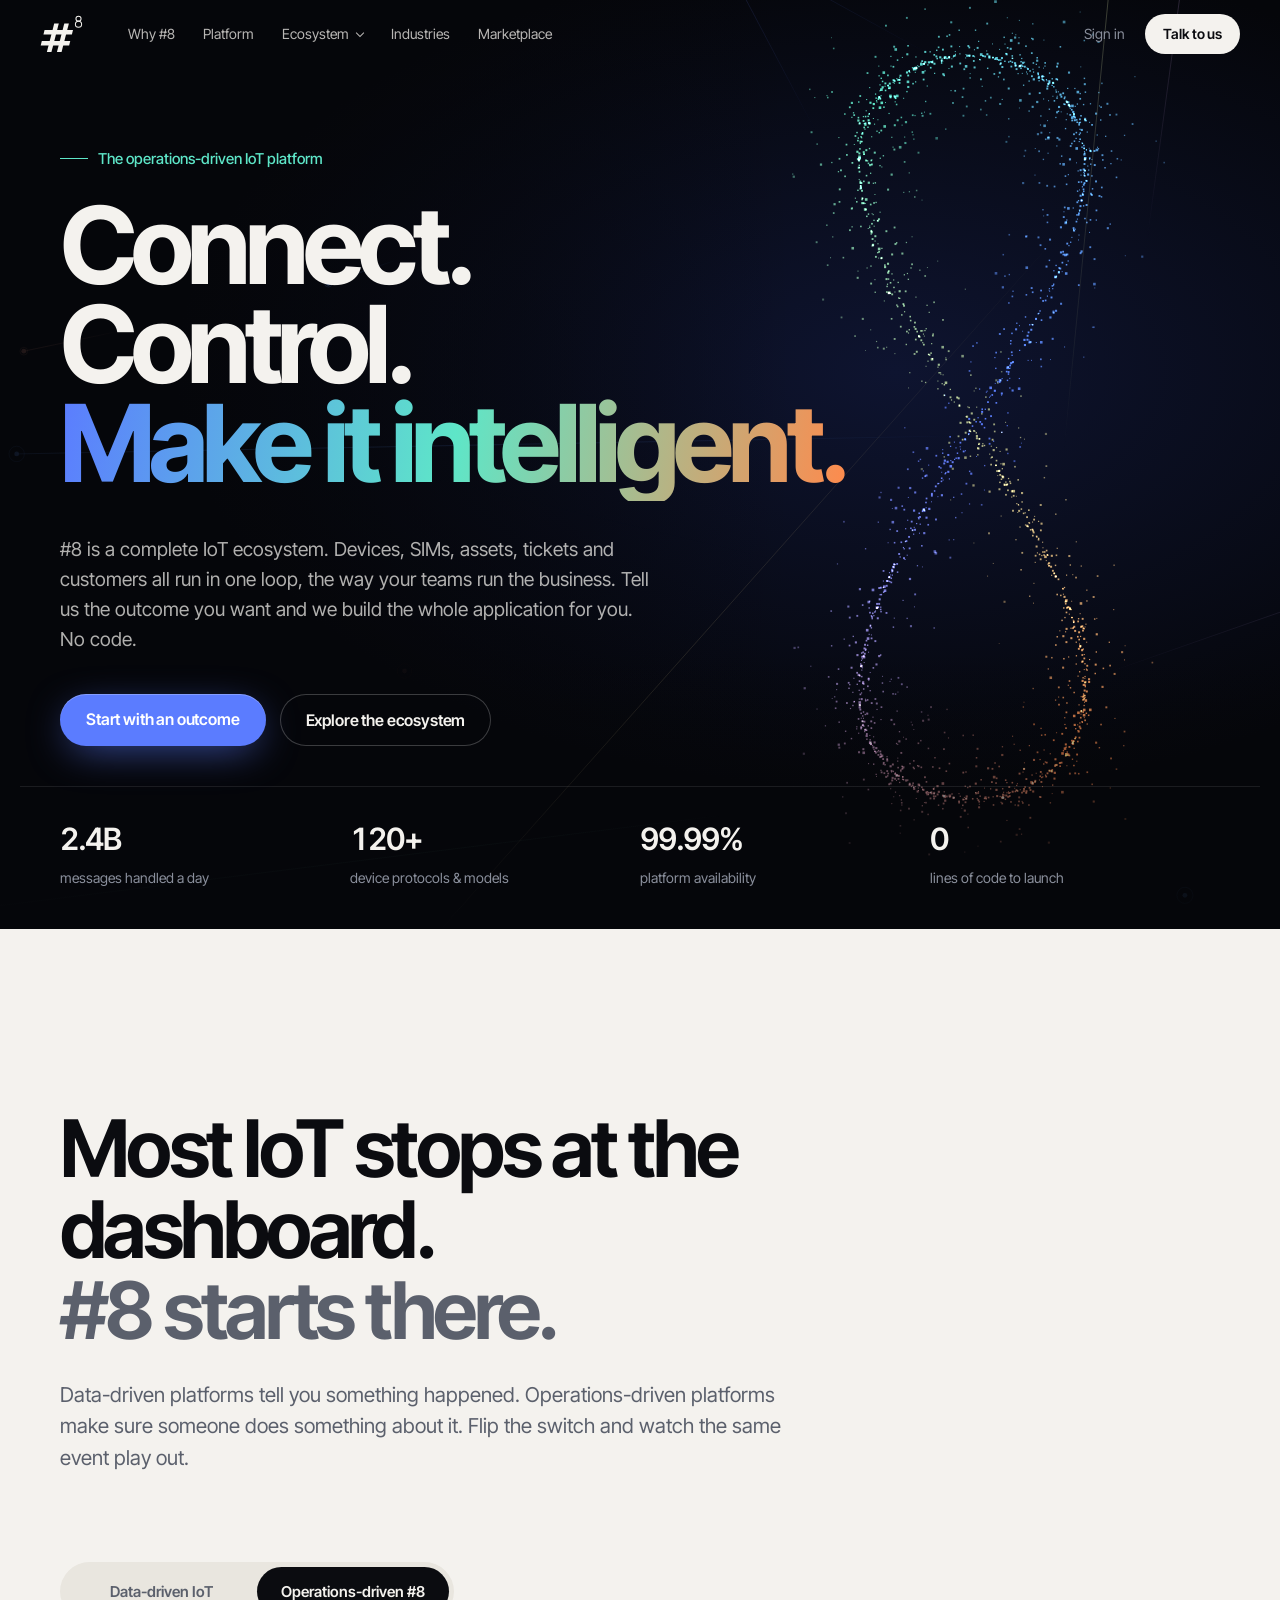
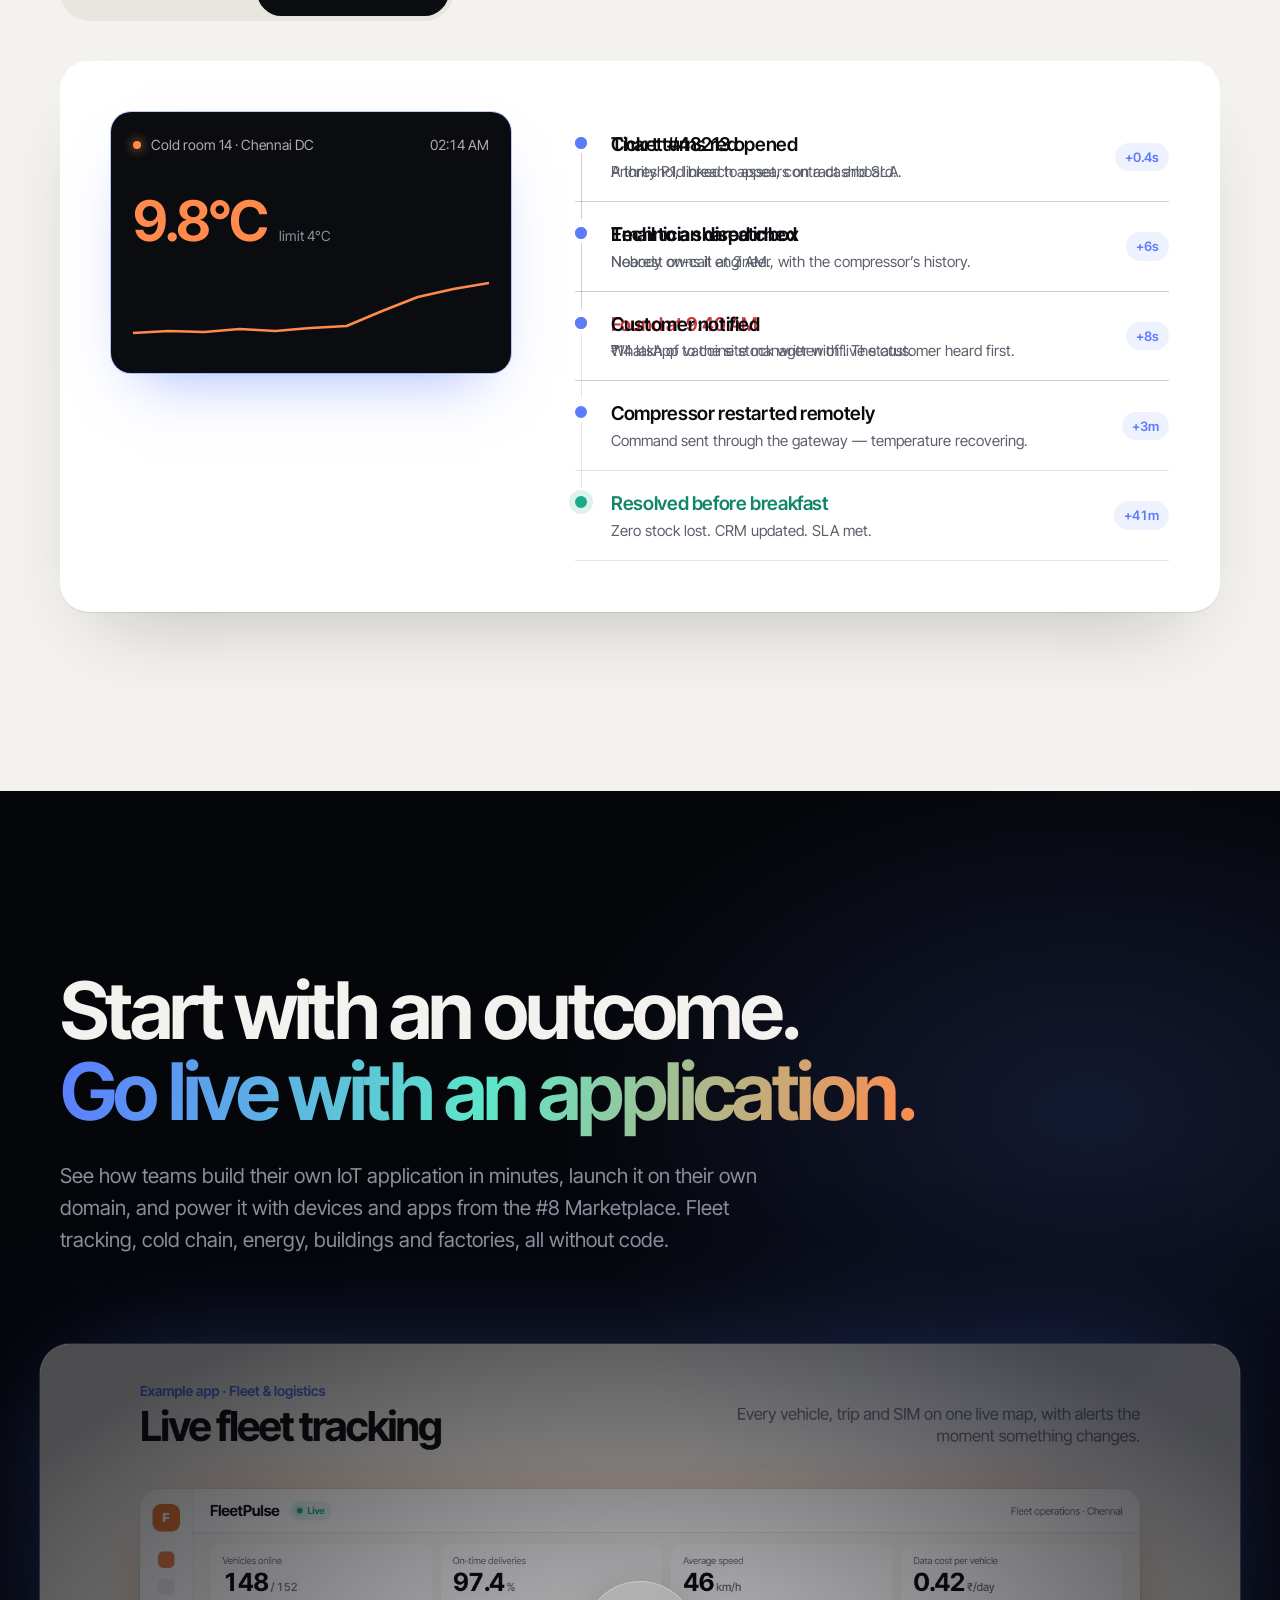
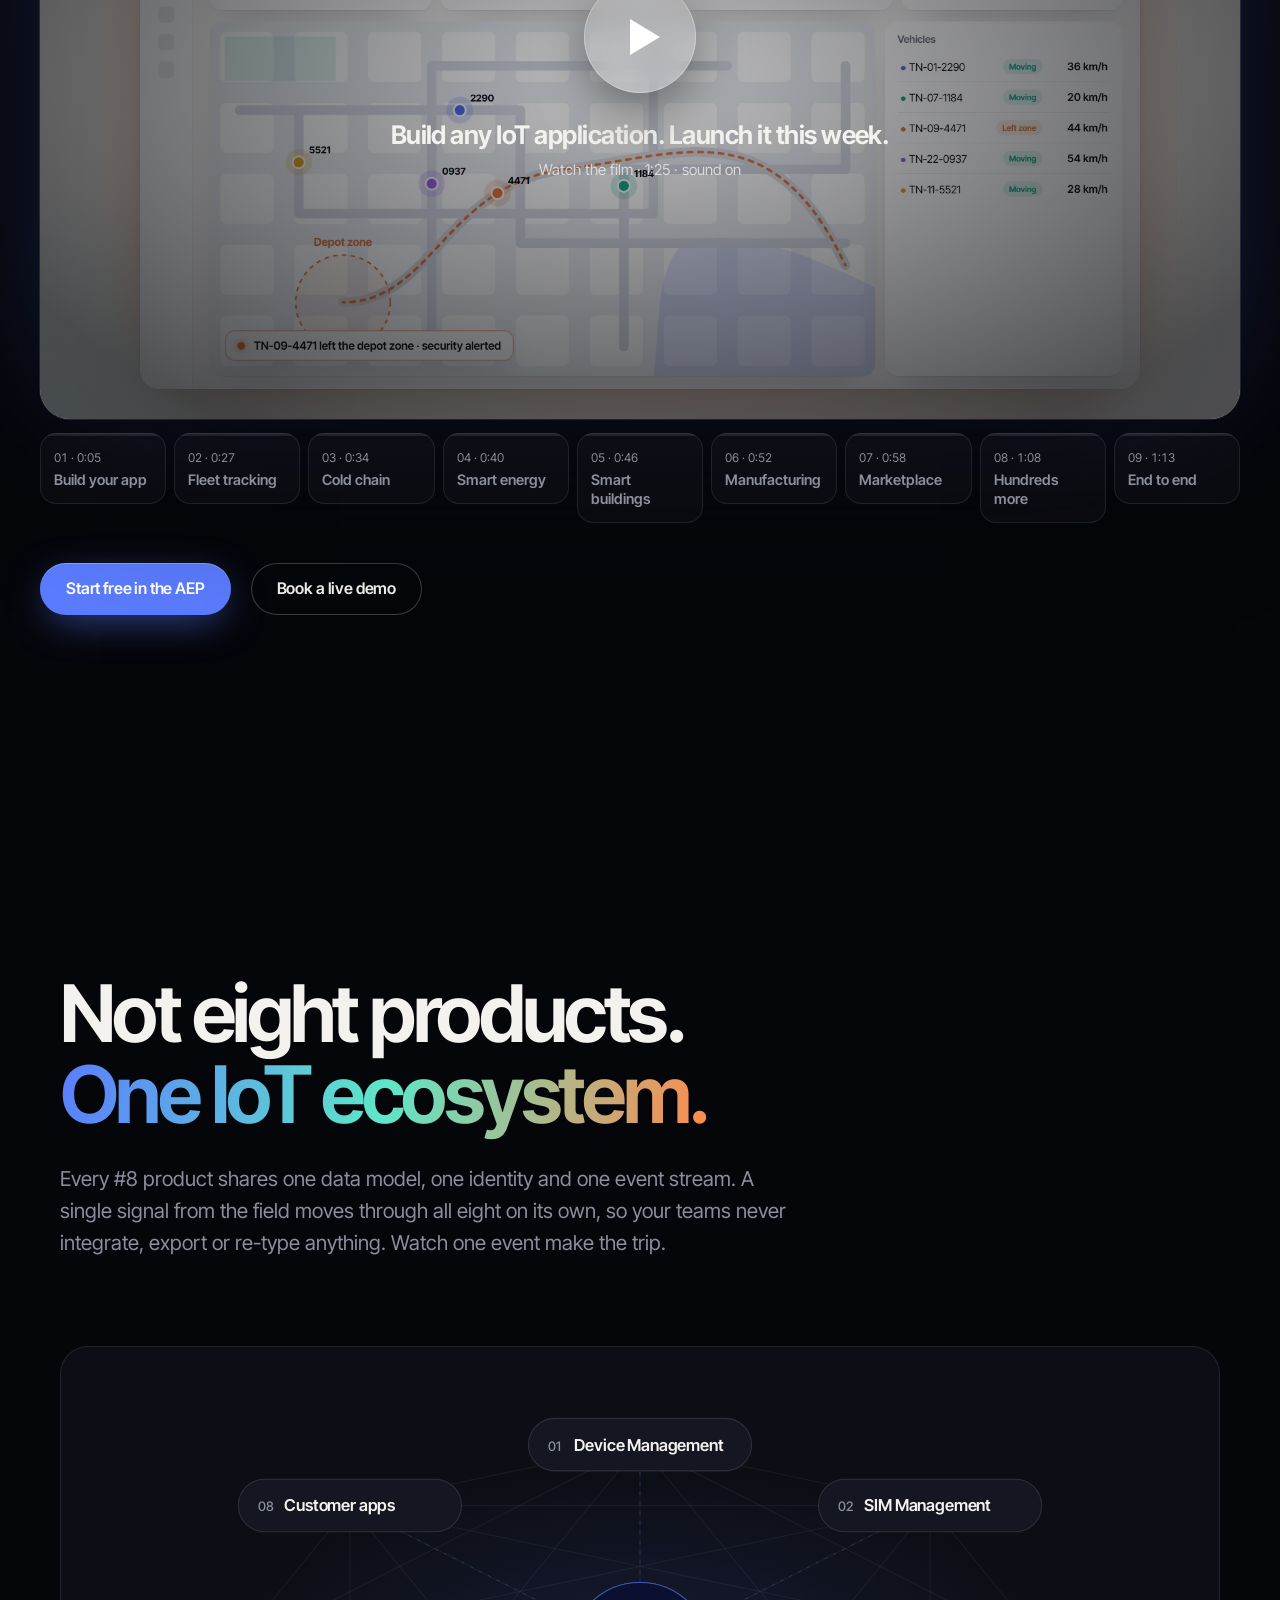
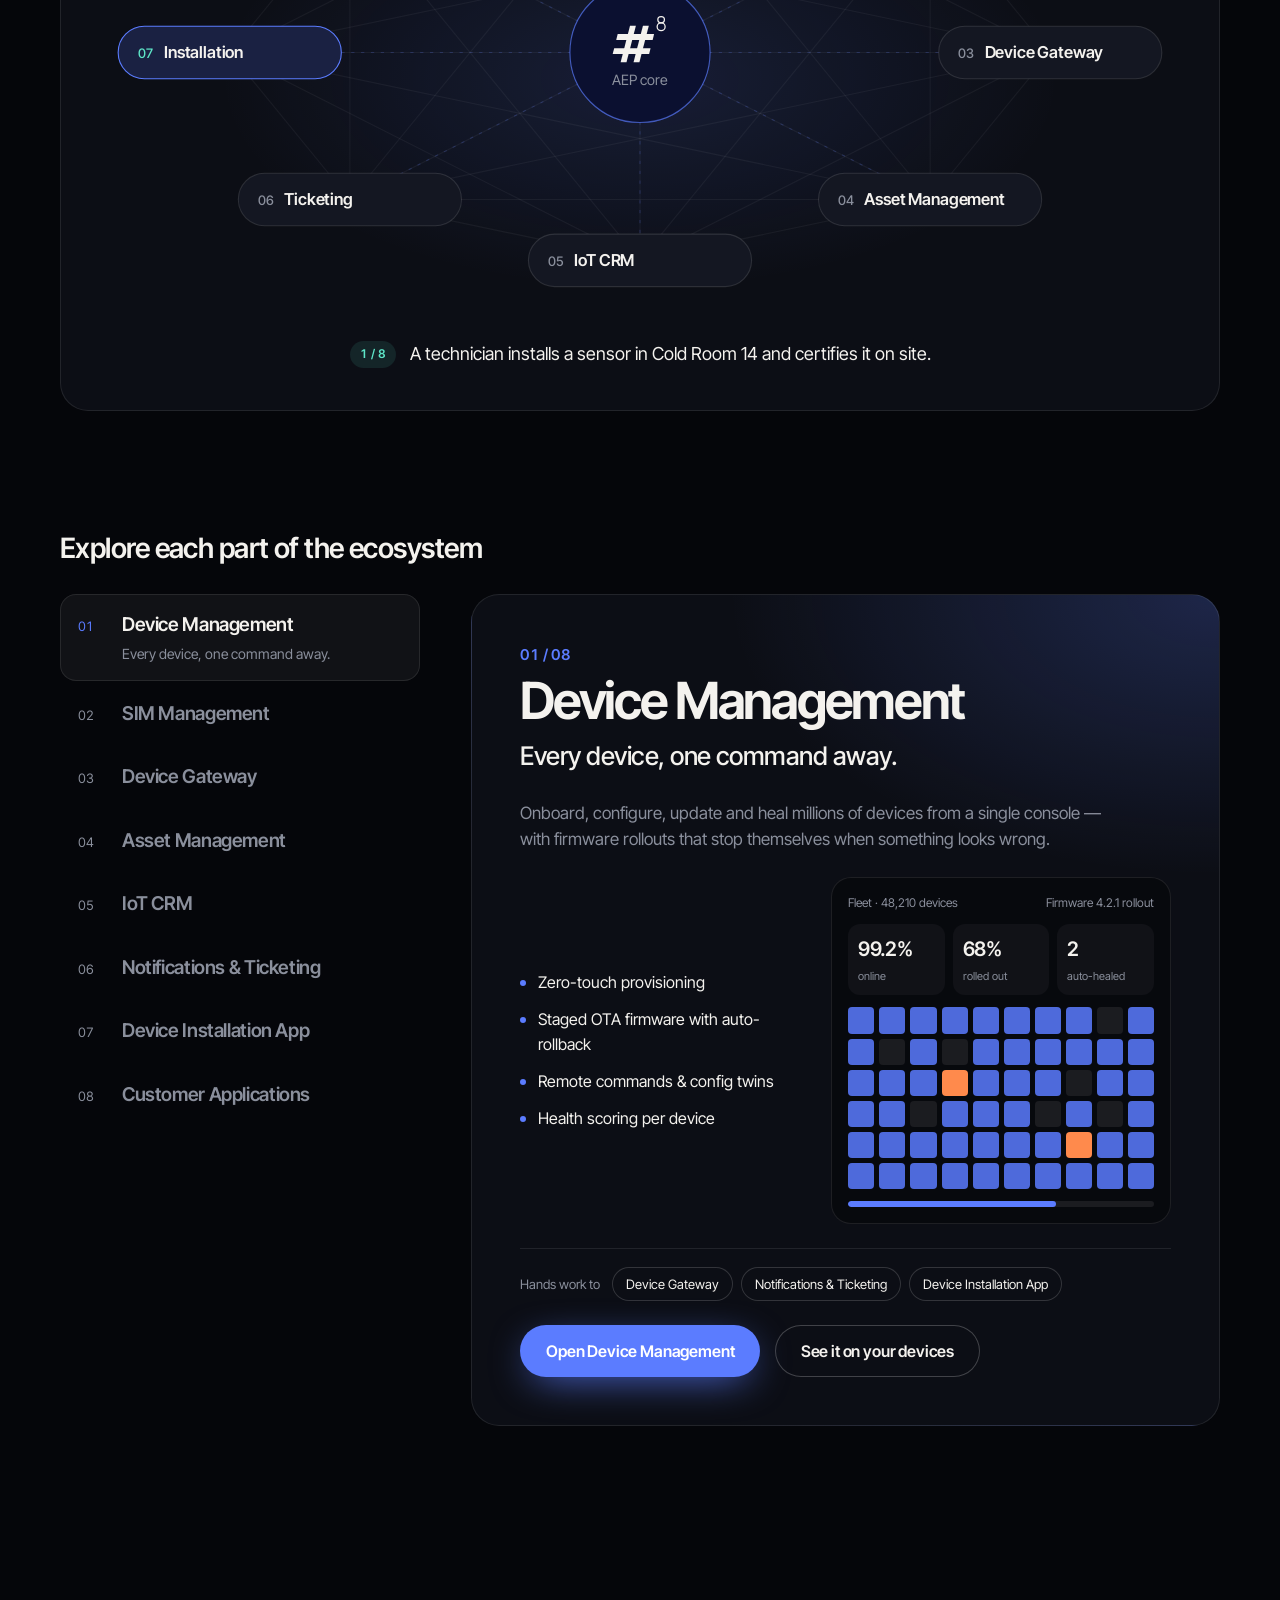
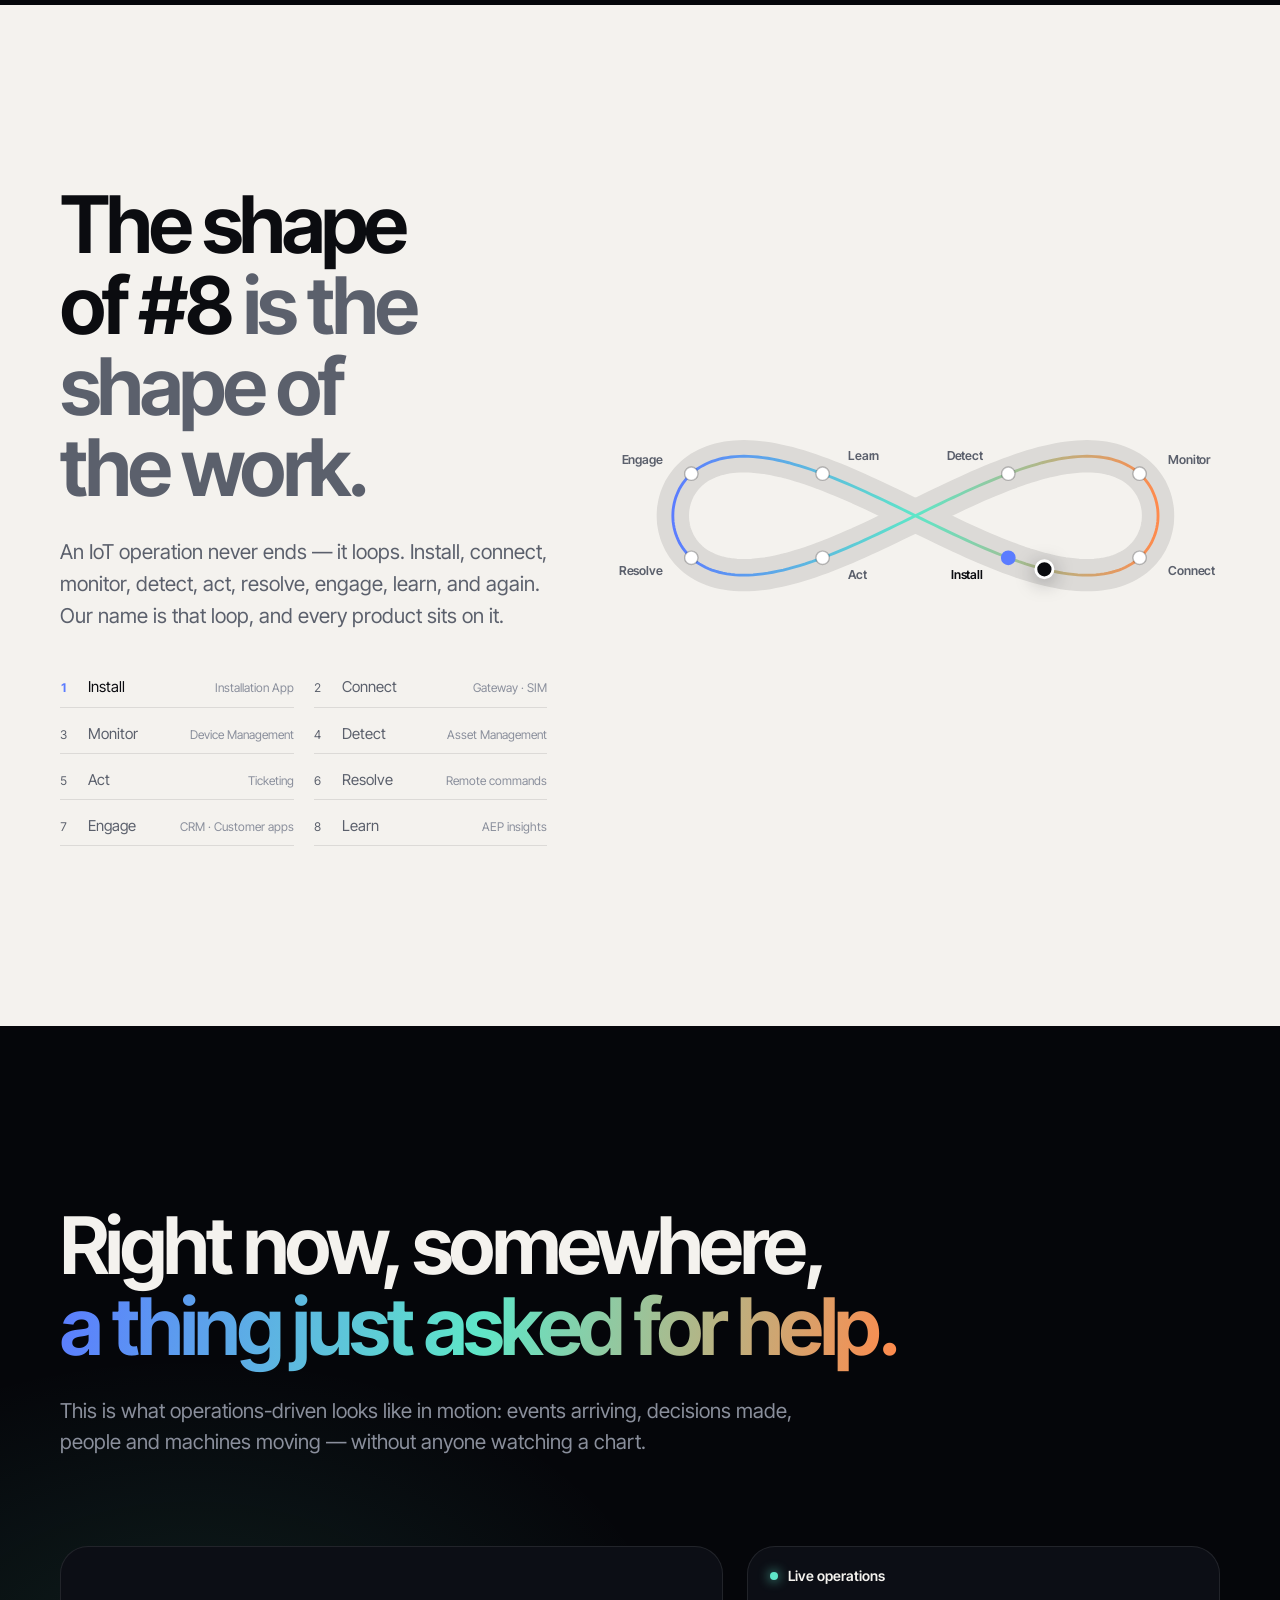
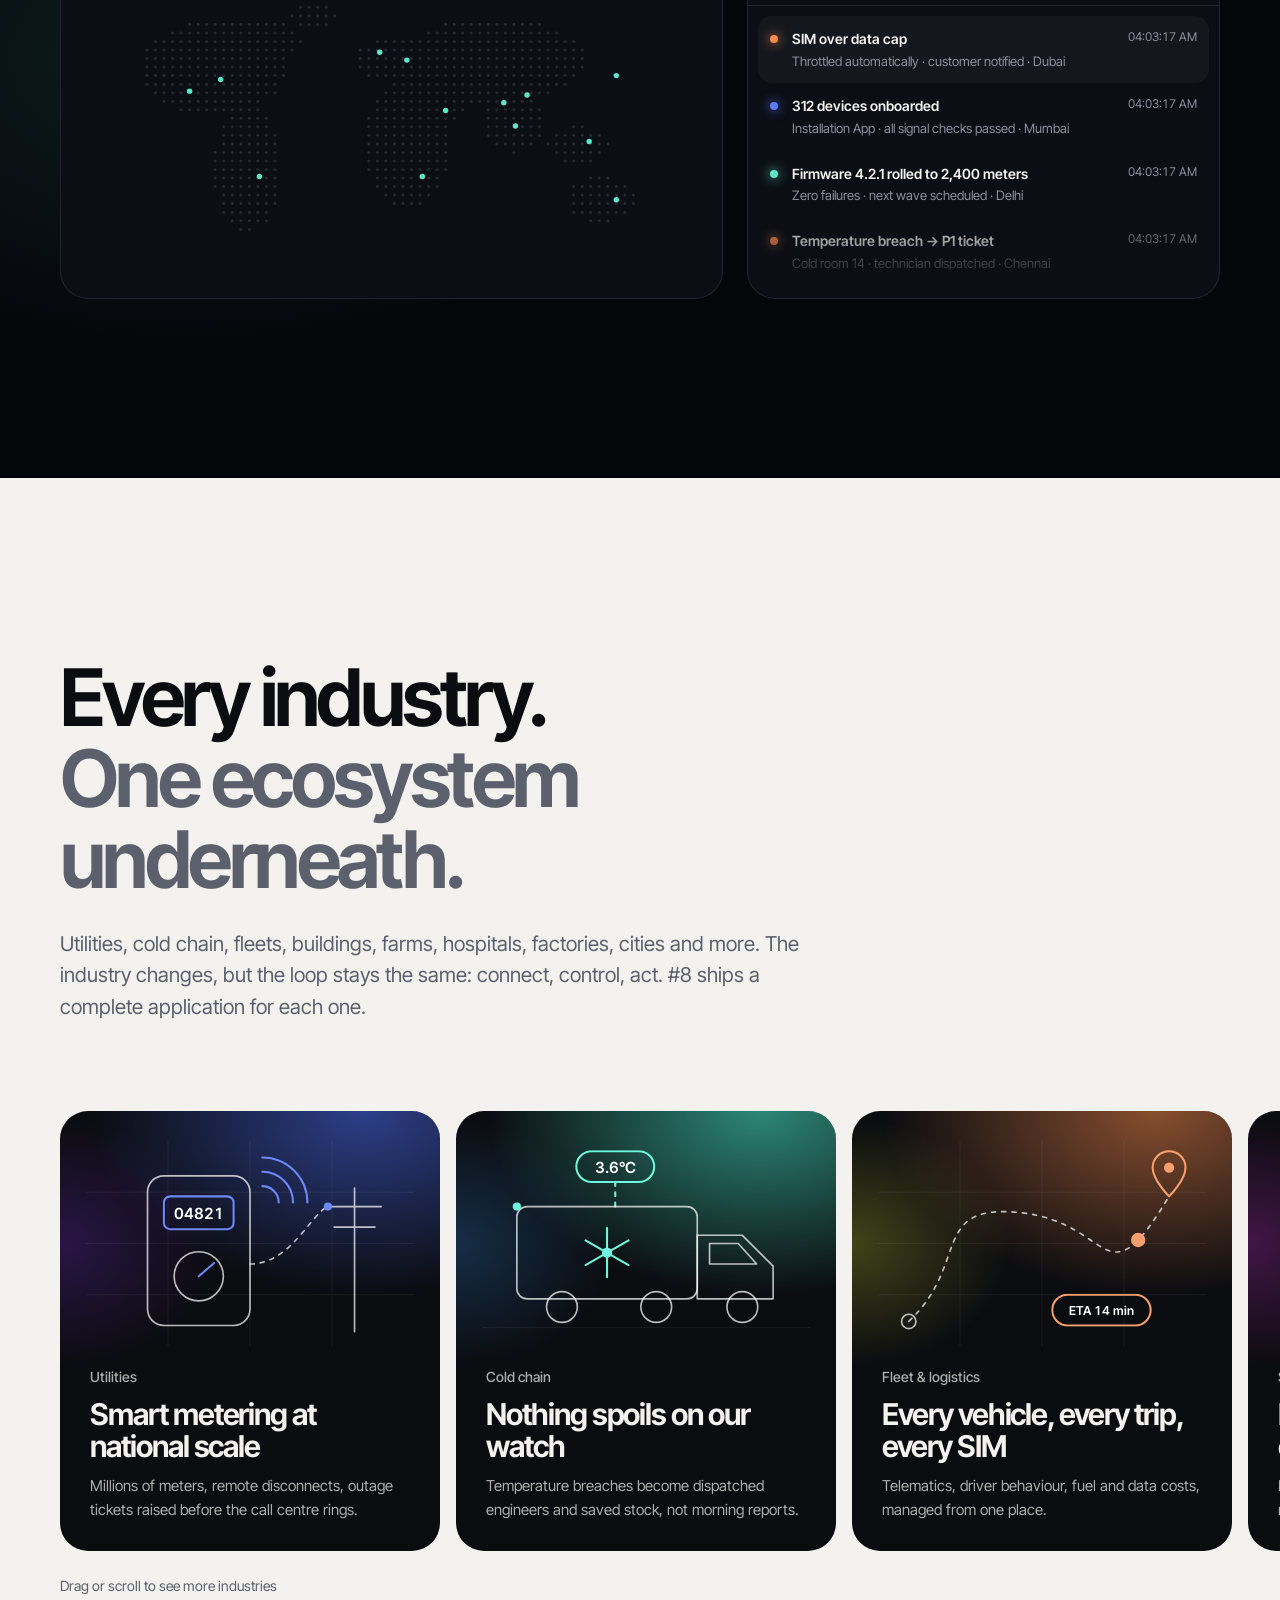
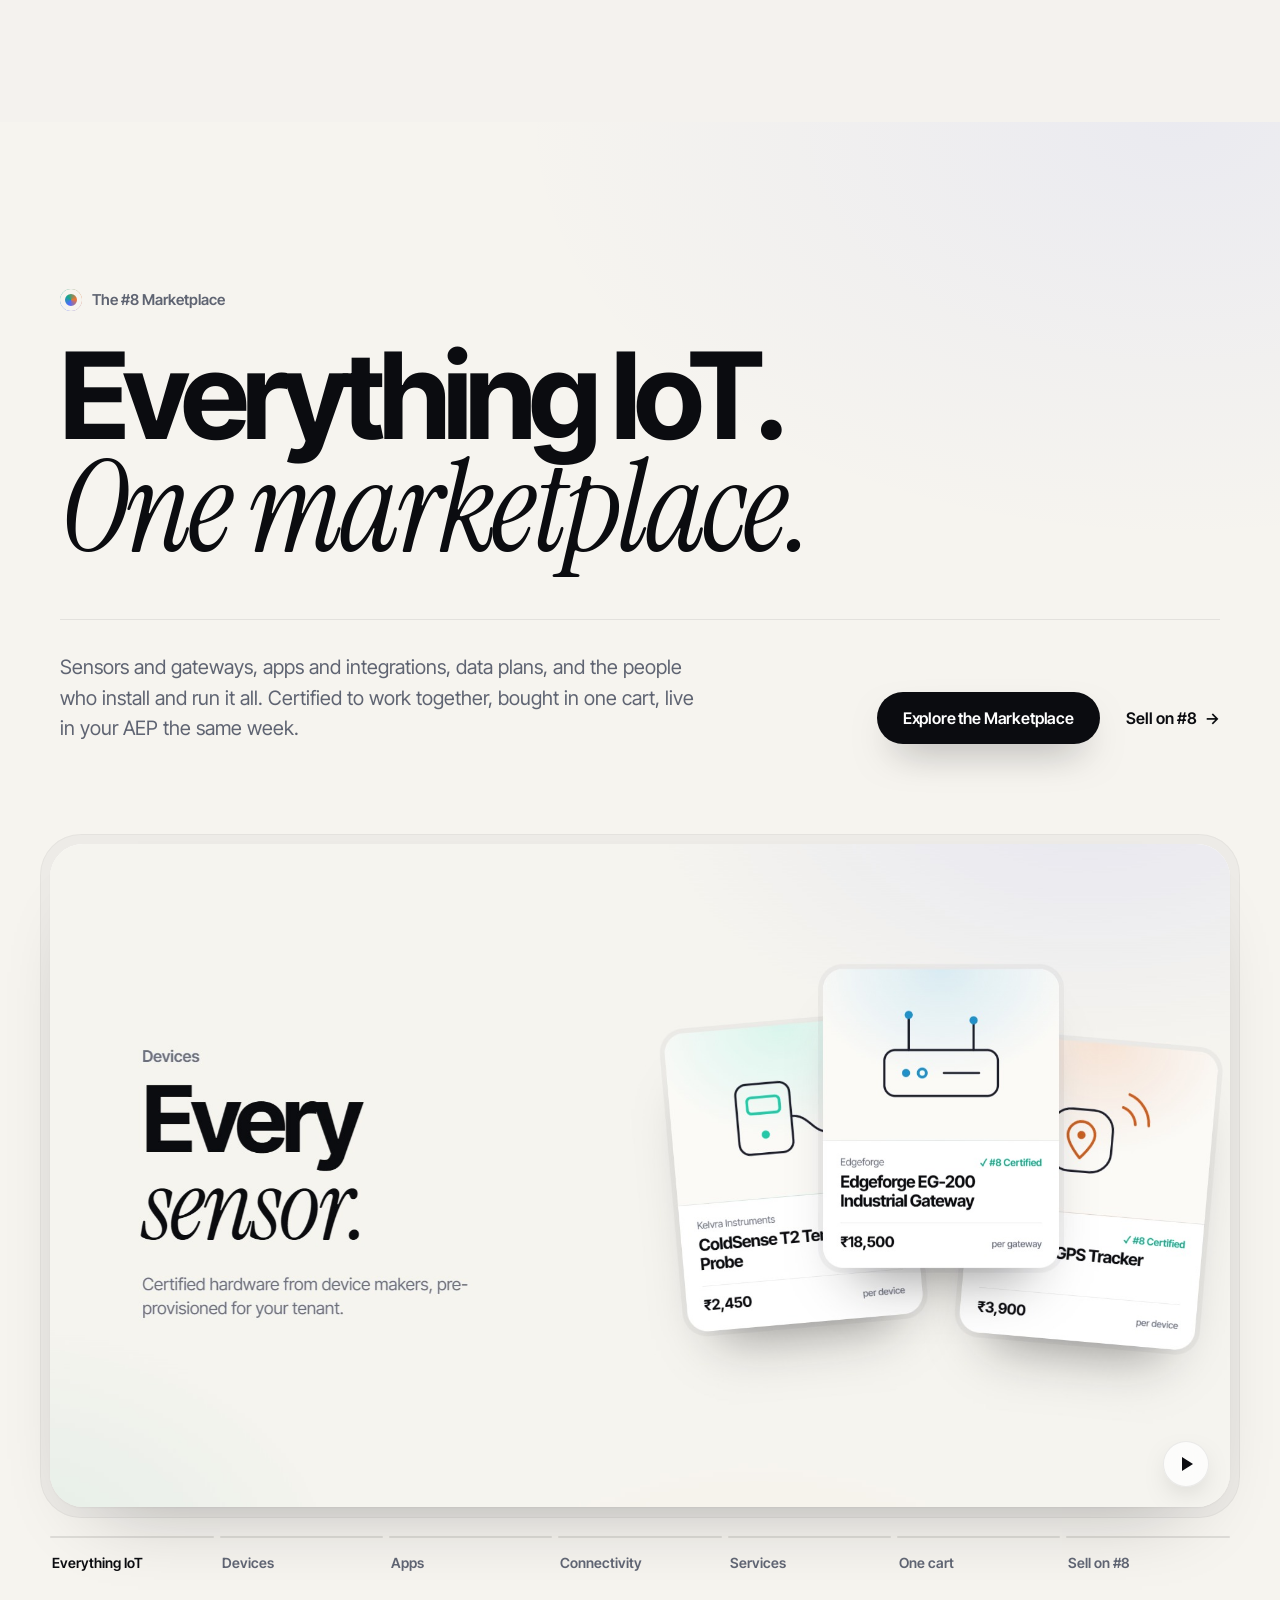
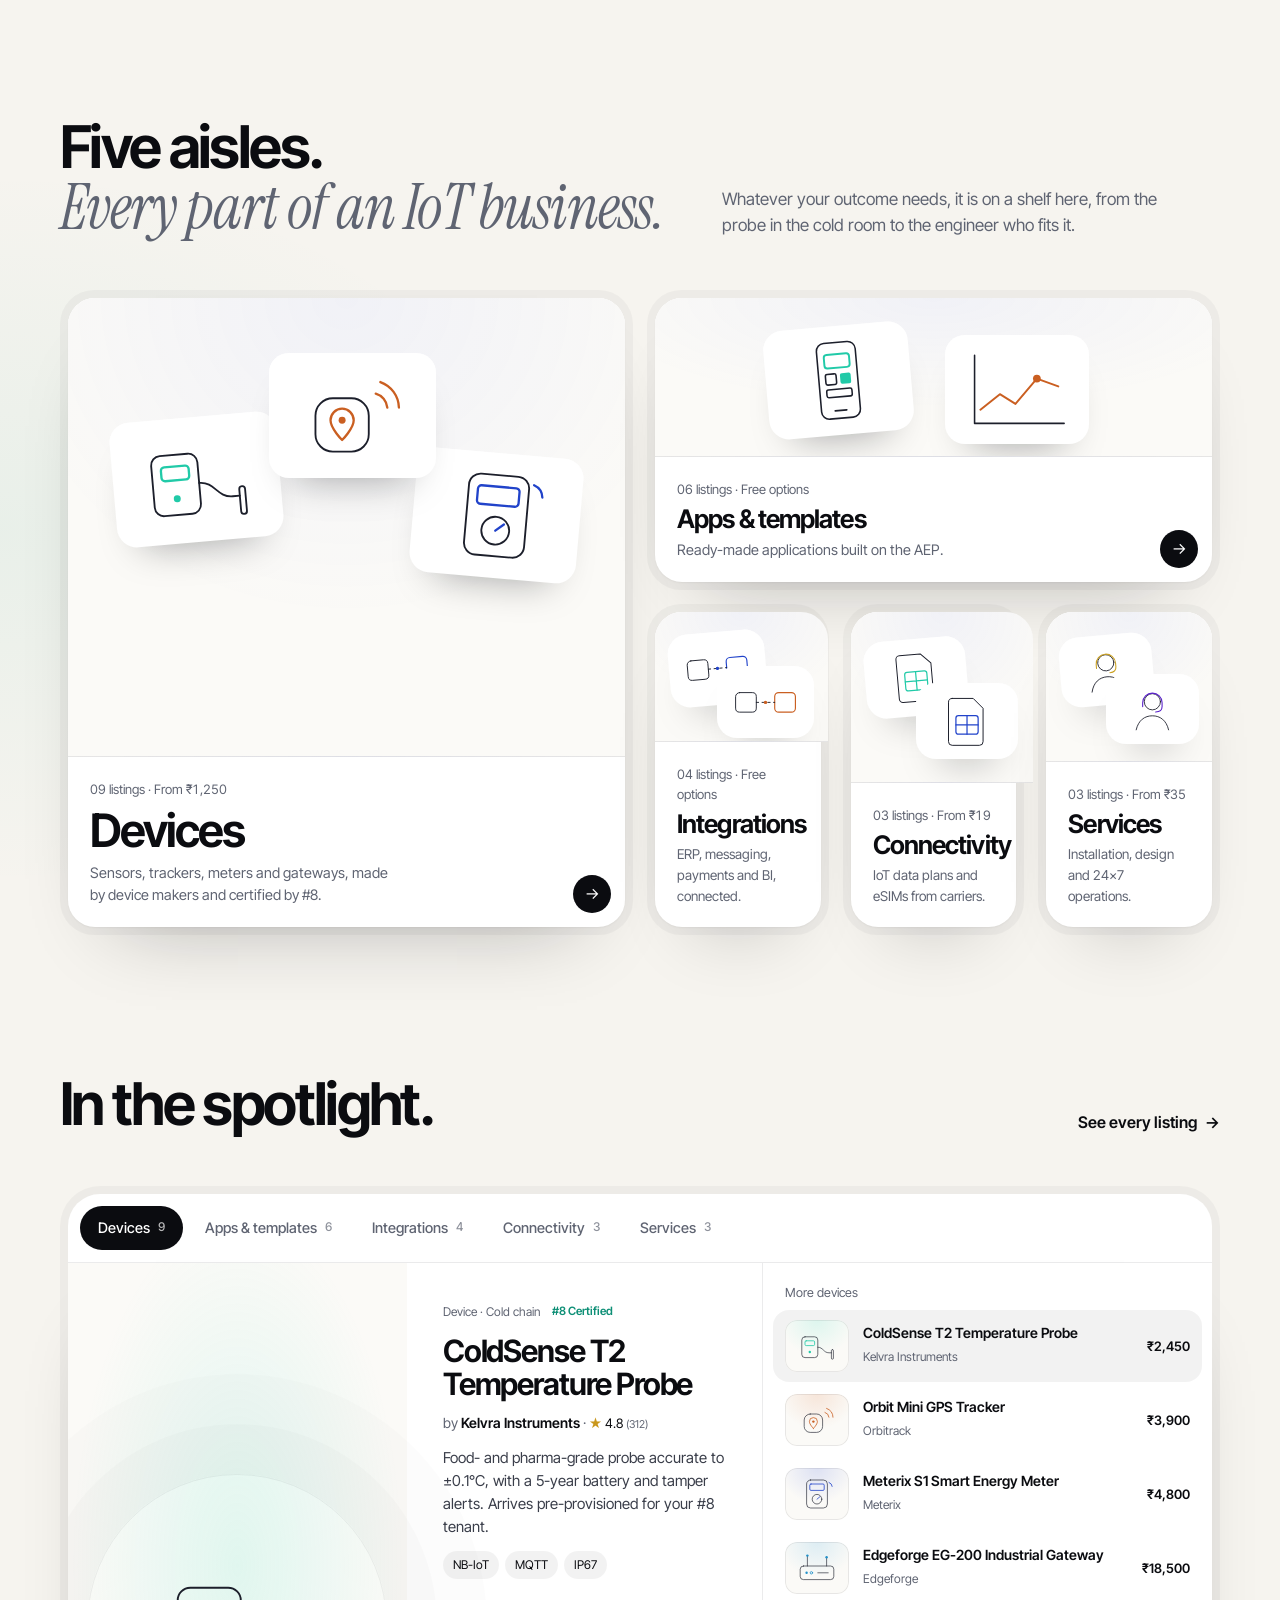
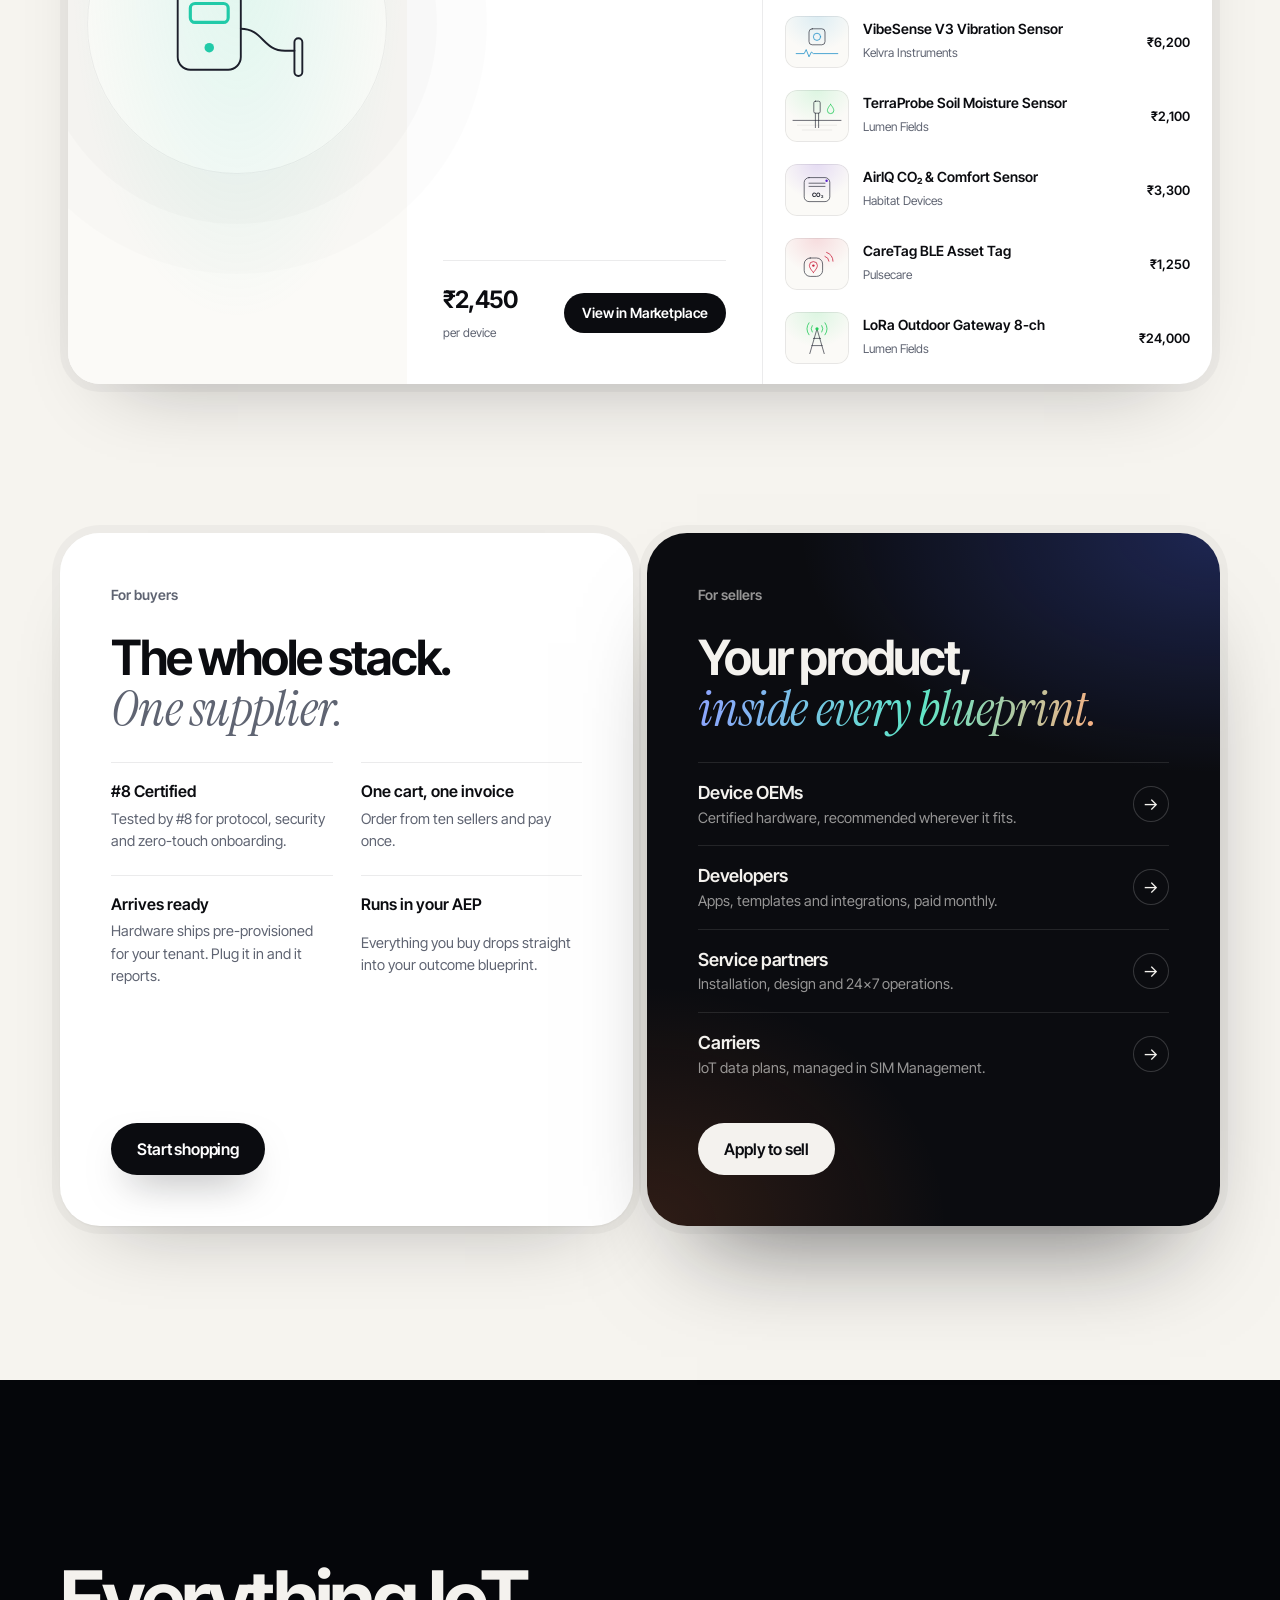
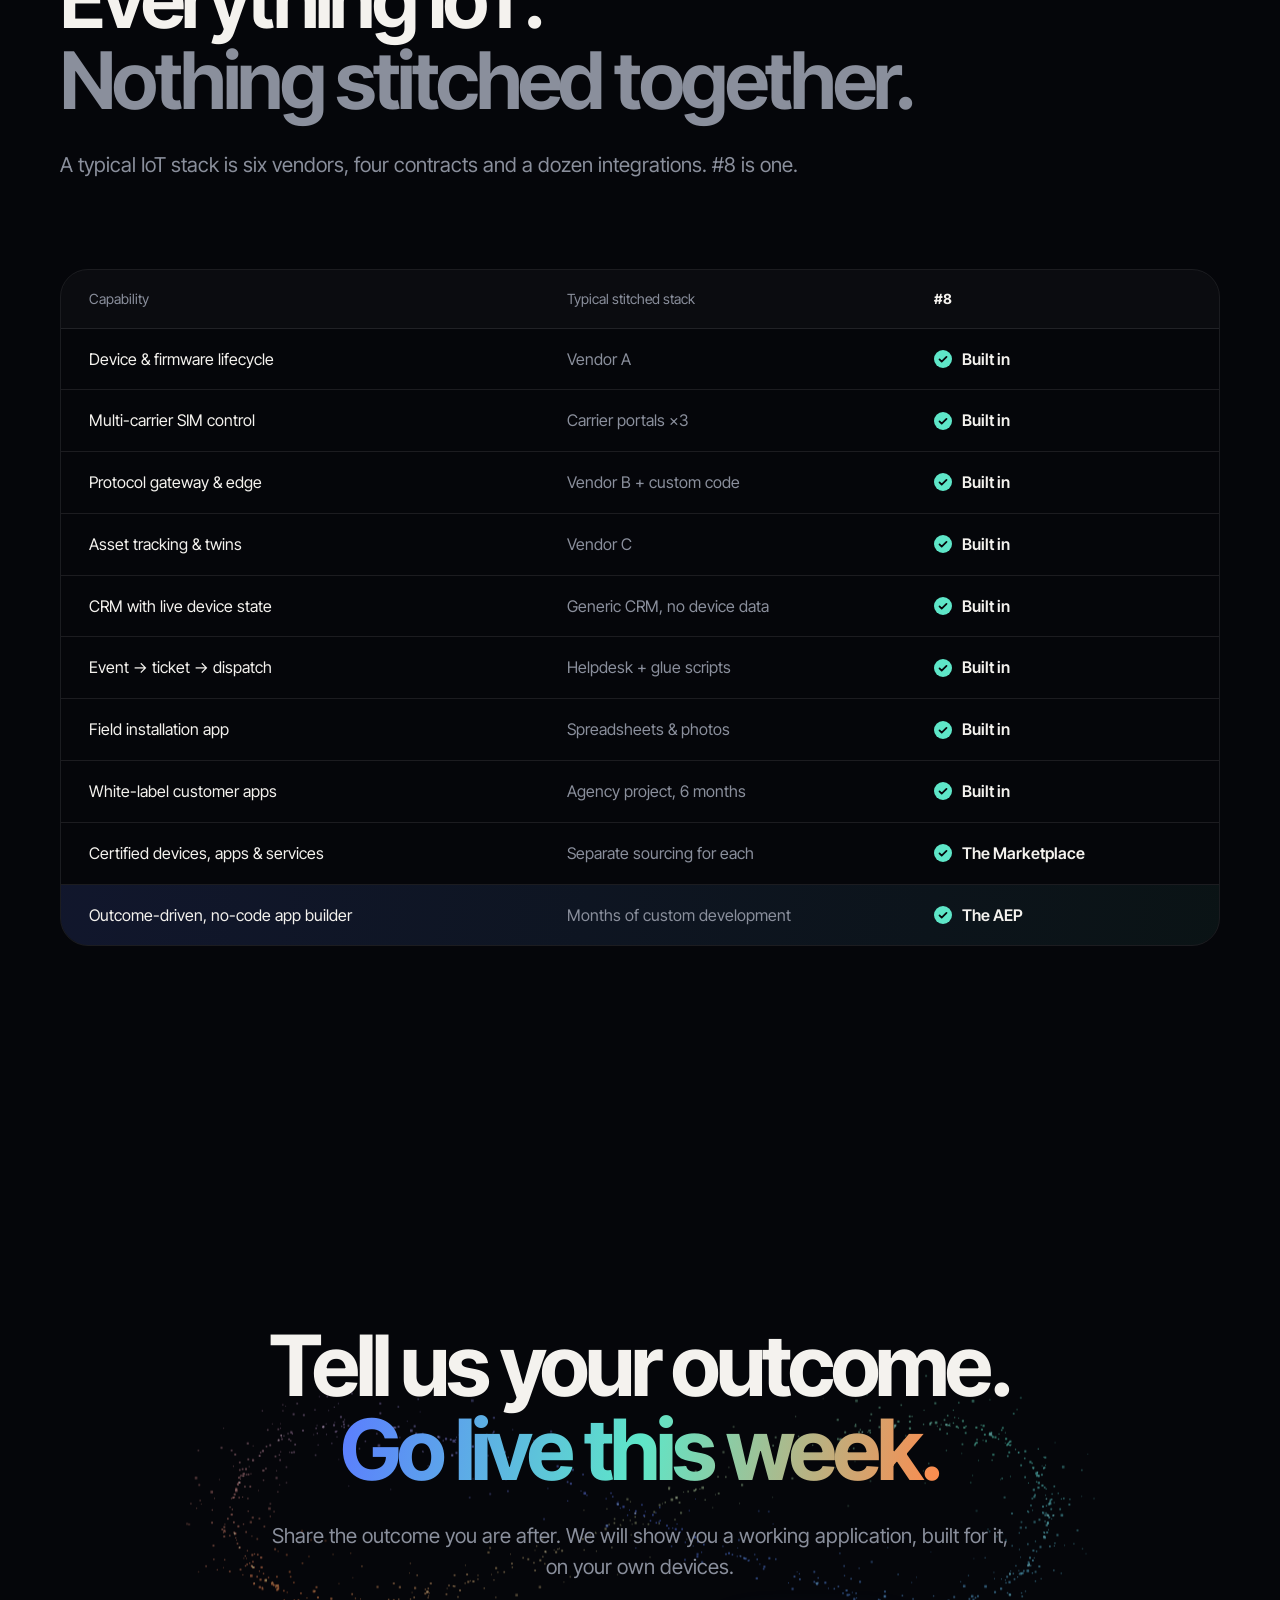
==== commit 7984e01d: "Add AEP film, Marketplace and light premium redesign - Light-mode AEP marketing film with original s" ====
--- a/index.html
+++ b/index.html
@@ -9,8 +9,9 @@
   <link rel="icon" type="image/svg+xml" href="assets/img/favicon.svg">
   <link rel="preconnect" href="https://fonts.googleapis.com">
   <link rel="preconnect" href="https://fonts.gstatic.com" crossorigin>
-  <link href="https://fonts.googleapis.com/css2?family=Inter+Tight:wght@300;400;500;600;700;800&display=swap" rel="stylesheet">
+  <link href="https://fonts.googleapis.com/css2?family=Inter+Tight:wght@300;400;500;600;700;800&family=Instrument+Serif:ital@0;1&display=swap" rel="stylesheet">
   <link rel="stylesheet" href="assets/css/styles.css">
+  <link rel="stylesheet" href="assets/css/marketplace-lux.css">
 </head>
 <body>
   <!-- #8 logo, defined once and reused -->
@@ -41,14 +42,18 @@
           <button class="nav__menu-btn" aria-expanded="false" aria-controls="mega">Ecosystem</button>
           <div class="mega" id="mega" hidden>
             <div class="mega__grid" id="megaGrid"></div>
-            <a class="mega__aep" href="app.html?app=aep">
+            <a class="mega__aep" href="#aep">
               <strong>AEP</strong>
               <span>Choose an outcome and get a complete application, no code</span>
             </a>
-          </div>
-        </div>
-        <a href="#loop">How it works</a>
+            <a class="mega__aep mega__aep--mk" href="marketplace.html">
+              <strong>Marketplace</strong>
+              <span>Buy and sell certified devices, apps and services</span>
+            </a>
+          </div>
+        </div>
         <a href="#industries">Industries</a>
+        <a href="marketplace.html">Marketplace</a>
       </nav>
       <div class="nav__actions">
         <a class="link-quiet" href="app.html?app=aep">Sign in</a>
@@ -62,6 +67,7 @@
       <a href="#products">Ecosystem</a>
       <a href="#loop">How it works</a>
       <a href="#industries">Industries</a>
+      <a href="marketplace.html">Marketplace</a>
       <a href="#contact" class="btn btn--light">Talk to us</a>
     </div>
   </header>
@@ -143,69 +149,31 @@
     <section class="aep" id="aep">
       <div class="wrap">
         <div class="section-head section-head--dark">
-          <h2 class="display">Tell us the outcome.<br><span class="grad-text">#8 builds the application.</span></h2>
-          <p class="section-lede">Other platforms hand you tools and wish you luck. The #8 AEP starts from what you want to achieve. Pick an outcome, or write your own, and the AEP puts together a complete, working IoT application from the whole ecosystem. You customise it, launch it and go live. No code at any step.</p>
-        </div>
-
-        <ol class="aep__track" id="aepTrack" aria-label="How the AEP works">
-          <li data-stage="0"><span>1</span>Choose an outcome</li>
-          <li data-stage="1"><span>2</span>#8 builds the app</li>
-          <li data-stage="2"><span>3</span>Customise</li>
-          <li data-stage="3"><span>4</span>Launch &amp; go live</li>
-        </ol>
-
-        <div class="aep__body">
-          <div class="outcomes">
-            <p class="outcomes__q">What should your things achieve?</p>
-            <div class="outcomes__list" id="outcomeList" role="radiogroup" aria-label="Choose an outcome"></div>
-            <form class="outcomes__own" id="outcomeForm" autocomplete="off">
-              <label for="outcomeInput" class="sr-only">Describe your own outcome</label>
-              <input id="outcomeInput" type="text" maxlength="90" placeholder="Or describe your own outcome…">
-              <button class="btn btn--signal btn--sm" type="submit">Build it</button>
-            </form>
-          </div>
-
-          <div class="studio" id="studio" data-stage="0">
-            <div class="studio__bar">
-              <span></span><span></span><span></span>
-              <em>#8 AEP · Outcome Studio</em>
-              <b class="studio__status" id="studioStatus" role="status">Waiting for an outcome</b>
+          <h2 class="display">Start with an outcome.<br><span class="grad-text">Go live with an application.</span></h2>
+          <p class="section-lede">See how teams build their own IoT application in minutes, launch it on their own domain, and power it with devices and apps from the #8 Marketplace. Fleet tracking, cold chain, energy, buildings and factories, all without code.</p>
+        </div>
+      </div>
+      <div class="wrap wrap--wide">
+        <div class="film" id="film">
+          <div class="film__frame">
+            <video class="film__video" id="filmVideo" src="assets/video/aep-how-it-works.mp4" poster="assets/video/aep-poster.jpg" muted playsinline preload="metadata" aria-label="How the #8 AEP works, an 85-second film with music"></video>
+            <button type="button" class="film__big" id="filmBig" aria-label="Play the film">
+              <span class="film__big-ic" aria-hidden="true"></span>
+              <span class="film__big-txt"><b>Build any IoT application. Launch it this week.</b><small>Watch the film · 1:25 · sound on</small></span>
+            </button>
+            <div class="film__bar">
+              <button type="button" class="film__btn" id="filmToggle" aria-label="Play"><span class="film__ic film__ic--play" aria-hidden="true"></span></button>
+              <span class="film__time" id="filmTime">0:00 / 1:25</span>
+              <div class="film__track" id="filmTrack" role="slider" tabindex="0" aria-label="Seek" aria-valuemin="0" aria-valuemax="85" aria-valuenow="0"><i id="filmFill"></i></div>
+              <button type="button" class="film__btn film__snd" id="filmSound" aria-label="Turn sound on" aria-pressed="false"><span class="film__ic film__ic--muted" aria-hidden="true"></span></button>
+              <button type="button" class="film__btn" id="filmFull" aria-label="Full screen"><span class="film__ic film__ic--full" aria-hidden="true"></span></button>
             </div>
-            <div class="studio__body">
-              <div class="studio__left">
-                <div class="studio__outcome">
-                  <small>Outcome</small>
-                  <p id="studioOutcome">Choose an outcome to begin</p>
-                  <span class="studio__kpi" id="studioKpi"></span>
-                </div>
-                <div class="studio__progress" aria-hidden="true"><i id="studioBar"></i></div>
-                <ul class="studio__modules" id="studioModules"></ul>
-              </div>
-              <div class="studio__right">
-                <div class="studio__custom">
-                  <small>Your brand</small>
-                  <div class="swatches" id="swatches" role="radiogroup" aria-label="Brand colour">
-                    <button type="button" role="radio" aria-checked="true" aria-label="Signal blue" style="--s:#5B7CFF"></button>
-                    <button type="button" role="radio" aria-checked="false" aria-label="Ion teal" style="--s:#5EE6C8"></button>
-                    <button type="button" role="radio" aria-checked="false" aria-label="Ember orange" style="--s:#FF8A4C"></button>
-                    <button type="button" role="radio" aria-checked="false" aria-label="Orchid" style="--s:#C77DFF"></button>
-                    <button type="button" role="radio" aria-checked="false" aria-label="Lime" style="--s:#B8E35A"></button>
-                  </div>
-                </div>
-                <div class="sphone" id="sphone">
-                  <div class="sphone__notch"></div>
-                  <div class="sphone__h"><i></i><span id="sphoneName">Your app</span></div>
-                  <div class="sphone__body" id="sphoneBody"></div>
-                  <div class="launch-ring"></div>
-                </div>
-                <p class="studio__live"><span class="dot dot--ion"></span><span id="studioUrl">Live</span></p>
-              </div>
-            </div>
-          </div>
+          </div>
+          <ol class="film__chapters" id="filmChapters" aria-label="Chapters"></ol>
         </div>
         <div class="aep__cta">
-          <a class="btn btn--signal" href="app.html?app=aep">Start with your outcome</a>
-          <span class="muted">Free sandbox. Your first app live in an afternoon.</span>
+          <a class="btn btn--signal" href="app.html?app=aep">Start free in the AEP</a>
+          <a class="btn btn--ghost" href="#contact">Book a live demo</a>
         </div>
       </div>
     </section>
@@ -418,6 +386,74 @@
       <div class="wrap rail__hint muted">Drag or scroll to see more industries</div>
     </section>
 
+    <!-- ============ MARKETPLACE (light) ============ -->
+    <section class="mkt" id="marketplace" aria-labelledby="mktTitle">
+      <div class="wrap mkt__intro">
+        <p class="mkt__kick"><span class="mkt__seal" aria-hidden="true"></span>The #8 Marketplace</p>
+        <h2 class="mkt__title" id="mktTitle">Everything IoT.<br><em>One marketplace.</em></h2>
+        <div class="mkt__row">
+          <p class="mkt__lede">Sensors and gateways, apps and integrations, data plans, and the people who install and run it all. Certified to work together, bought in one cart, live in your AEP the same week.</p>
+          <div class="mkt__cta">
+            <a class="btn btn--dark" href="marketplace.html">Explore the Marketplace</a>
+            <a class="mkt__link" href="marketplace.html#sell">Sell on #8 <span aria-hidden="true">→</span></a>
+          </div>
+        </div>
+      </div>
+
+      <div class="wrap wrap--wide">
+        <figure class="mkt__film" id="mktFilm">
+          <div class="mkt__shell">
+            <div class="mkt__screen">
+              <video class="mkt__video" id="mktVideo" src="assets/video/marketplace.mp4" poster="assets/video/marketplace-poster.jpg" muted loop playsinline preload="metadata" aria-label="The #8 Marketplace: devices, apps, connectivity and services from every seller, bought in one cart. 30-second silent film."></video>
+              <button type="button" class="mkt__play" id="mktPlay" aria-label="Pause the film"><span class="mkt__ic" aria-hidden="true"></span></button>
+            </div>
+          </div>
+          <figcaption><ol class="mkt__chapters" id="mktChapters" aria-label="Film chapters"></ol></figcaption>
+        </figure>
+      </div>
+
+      <div class="wrap mkt__block">
+        <div class="mkt__head">
+          <h3>Five aisles.<br><em>Every part of an IoT business.</em></h3>
+          <p>Whatever your outcome needs, it is on a shelf here, from the probe in the cold room to the engineer who fits it.</p>
+        </div>
+        <div class="aisles" id="aisles"></div>
+      </div>
+
+      <div class="wrap mkt__block">
+        <div class="mkt__head mkt__head--row">
+          <h3>In the spotlight.</h3>
+          <a class="mkt__link" href="marketplace.html#browse">See every listing <span aria-hidden="true">→</span></a>
+        </div>
+        <div class="show" id="show"></div>
+      </div>
+
+      <div class="wrap mkt__block duo">
+        <article class="duo__buy">
+          <p class="duo__k">For buyers</p>
+          <h3>The whole stack.<br><em>One supplier.</em></h3>
+          <ul class="duo__pts">
+            <li><b>#8 Certified</b><span>Tested by #8 for protocol, security and zero-touch onboarding.</span></li>
+            <li><b>One cart, one invoice</b><span>Order from ten sellers and pay once.</span></li>
+            <li><b>Arrives ready</b><span>Hardware ships pre-provisioned for your tenant. Plug it in and it reports.</span></li>
+            <li><b>Runs in your AEP</b><span>Everything you buy drops straight into your outcome blueprint.</span></li>
+          </ul>
+          <a class="btn btn--dark" href="marketplace.html">Start shopping</a>
+        </article>
+        <article class="duo__sell">
+          <p class="duo__k">For sellers</p>
+          <h3>Your product,<br><em>inside every blueprint.</em></h3>
+          <ul class="duo__who">
+            <li><a href="marketplace.html#sell"><b>Device OEMs</b><span>Certified hardware, recommended wherever it fits.</span><i aria-hidden="true">→</i></a></li>
+            <li><a href="marketplace.html#sell"><b>Developers</b><span>Apps, templates and integrations, paid monthly.</span><i aria-hidden="true">→</i></a></li>
+            <li><a href="marketplace.html#sell"><b>Service partners</b><span>Installation, design and 24×7 operations.</span><i aria-hidden="true">→</i></a></li>
+            <li><a href="marketplace.html#sell"><b>Carriers</b><span>IoT data plans, managed in SIM Management.</span><i aria-hidden="true">→</i></a></li>
+          </ul>
+          <a class="btn btn--light" href="marketplace.html#sell">Apply to sell</a>
+        </article>
+      </div>
+    </section>
+
     <!-- ============ 08 EVERYTHING IoT ============ -->
     <section class="matrix" id="matrix">
       <div class="wrap">
@@ -439,6 +475,7 @@
           <div class="matrix__row" role="row"><span role="cell">Event → ticket → dispatch</span><span role="cell">Helpdesk + glue scripts</span><span role="cell" class="yes">Built in</span></div>
           <div class="matrix__row" role="row"><span role="cell">Field installation app</span><span role="cell">Spreadsheets & photos</span><span role="cell" class="yes">Built in</span></div>
           <div class="matrix__row" role="row"><span role="cell">White-label customer apps</span><span role="cell">Agency project, 6 months</span><span role="cell" class="yes">Built in</span></div>
+          <div class="matrix__row" role="row"><span role="cell">Certified devices, apps & services</span><span role="cell">Separate sourcing for each</span><span role="cell" class="yes">The Marketplace</span></div>
           <div class="matrix__row" role="row"><span role="cell">Outcome-driven, no-code app builder</span><span role="cell">Months of custom development</span><span role="cell" class="yes">The AEP</span></div>
         </div>
       </div>
@@ -469,6 +506,8 @@
       <div><h4>Ecosystem</h4><ul id="footProducts"></ul></div>
       <div><h4>Platform</h4><ul>
         <li><a href="app.html?app=aep">AEP</a></li>
+        <li><a href="marketplace.html">Marketplace</a></li>
+        <li><a href="marketplace.html#sell">Sell on #8</a></li>
         <li><a href="#shift">Operations-driven IoT</a></li>
         <li><a href="#loop">How it works</a></li>
         <li><a href="#matrix">Everything IoT</a></li>
@@ -487,7 +526,9 @@
   </footer>
 
   <script src="assets/js/products.js"></script>
+  <script src="assets/js/market-data.js"></script>
   <script src="assets/js/hero.js"></script>
   <script src="assets/js/main.js"></script>
+  <script src="assets/js/marketplace-lux.js"></script>
 </body>
 </html>
--- a/assets/css/styles.css
+++ b/assets/css/styles.css
@@ -160,6 +160,7 @@
 .mega__aep { display: flex; justify-content: space-between; align-items: center; gap: 16px; margin-top: 8px; padding: 16px 18px; border-radius: 14px; background: linear-gradient(100deg, rgba(91,124,255,.22), rgba(94,230,200,.12)); color: var(--porcelain); font-size: 14px; }
 .mega__aep strong { font-size: 15px; }
 .mega__aep span { color: rgba(244,242,238,.75); }
+.mega__aep--mk { margin-top: 6px; background: linear-gradient(100deg, rgba(255,138,76,.22), rgba(242,193,78,.08)); }
 
 .nav__burger { display: none; width: 40px; height: 40px; position: relative; }
 .nav__burger span { position: absolute; left: 10px; right: 10px; height: 1.5px; background: var(--porcelain); transition: transform 250ms var(--ease-out); }
@@ -267,113 +268,187 @@
 .shift__stage[data-mode="ops"] .event-card { box-shadow: 0 0 0 1px rgba(91,124,255,.4), 0 30px 60px -30px rgba(91,124,255,.6); }
 
 /* =========================================================
-   03 AEP — Outcome Studio
-   ========================================================= */
-.aep { padding: var(--section-y) 0; background: radial-gradient(900px 600px at 85% 30%, rgba(91,124,255,.16), transparent 60%), var(--obsidian); }
-.aep__track { display: grid; grid-template-columns: repeat(4, 1fr); gap: 8px; margin-bottom: 28px; }
-.aep__track li {
-  position: relative; display: flex; align-items: center; gap: 12px;
-  padding: 14px 16px; border-radius: var(--r-ctl); font-size: 15px; font-weight: 500;
-  color: var(--graphite); background: rgba(255,255,255,.025);
-  overflow: hidden; transition: color 300ms ease, background-color 300ms ease;
-}
-.aep__track li::after { content: ''; position: absolute; left: 0; bottom: 0; height: 2px; width: 100%; background: var(--signal); transform: scaleX(0); transform-origin: left; transition: transform 600ms var(--ease-out); }
-.aep__track li span { display: grid; place-items: center; width: 26px; height: 26px; border-radius: 50%; font-size: 13px; box-shadow: inset 0 0 0 1px rgba(255,255,255,.2); flex: none; transition: background-color 300ms ease; }
-.aep__track li.is-done, .aep__track li.is-on { color: var(--porcelain); }
-.aep__track li.is-done::after, .aep__track li.is-on::after { transform: scaleX(1); }
-.aep__track li.is-on { background: rgba(91,124,255,.12); }
-.aep__track li.is-done span, .aep__track li.is-on span { background: var(--signal); box-shadow: none; color: #fff; }
-
-.aep__body { display: grid; grid-template-columns: minmax(280px, 380px) 1fr; gap: clamp(24px, 4vw, 48px); align-items: start; }
-.outcomes { display: grid; gap: 16px; position: sticky; top: 100px; }
-.outcomes__q { font-size: 22px; font-weight: 600; letter-spacing: -0.02em; }
-.outcomes__list { display: grid; gap: 8px; }
-.outcome {
-  display: grid; grid-template-columns: 1fr auto; gap: 2px 12px; align-items: center; text-align: left;
-  padding: 14px 16px; border-radius: 16px;
-  background: rgba(255,255,255,.03); box-shadow: inset 0 0 0 1px var(--line-dark);
-  transition: background-color 200ms ease, box-shadow 200ms ease, transform 160ms var(--ease-out);
-}
-.outcome:active { transform: scale(.98); }
-.outcome b { font-size: 15px; font-weight: 600; line-height: 1.3; }
-.outcome small { grid-column: 1; color: var(--graphite); font-size: 13px; }
-.outcome i { grid-row: 1 / span 2; grid-column: 2; width: 18px; height: 18px; border-radius: 50%; box-shadow: inset 0 0 0 1.5px rgba(255,255,255,.25); transition: box-shadow 200ms ease, background-color 200ms ease; }
-.outcome[aria-checked="true"] { background: rgba(91,124,255,.12); box-shadow: inset 0 0 0 1px rgba(91,124,255,.6); }
-.outcome[aria-checked="true"] i { background: var(--signal); box-shadow: inset 0 0 0 4px var(--obsidian-2), 0 0 0 1.5px var(--signal); }
-@media (hover: hover) and (pointer: fine) { .outcome:hover { background: rgba(255,255,255,.055); } }
-.outcomes__own { display: flex; gap: 8px; padding: 6px; border-radius: var(--r-pill); background: rgba(255,255,255,.04); box-shadow: inset 0 0 0 1px rgba(255,255,255,.14); transition: box-shadow 200ms ease; }
-.outcomes__own:focus-within { box-shadow: inset 0 0 0 1px var(--signal); }
-.outcomes__own input { flex: 1; min-width: 0; background: none; border: 0; color: var(--porcelain); font: inherit; font-size: 15px; padding: 0 14px; }
-.outcomes__own input:focus { outline: none; }
-.outcomes__own input::placeholder { color: var(--graphite); }
-
-.studio {
-  --brand: var(--signal);
-  background: var(--obsidian-2); border: 1px solid var(--line-dark); border-radius: var(--r-stage); overflow: hidden;
-  box-shadow: 0 60px 120px -40px rgba(0,0,0,.9), 0 0 0 1px rgba(91,124,255,.08);
-}
-.studio__bar { display: flex; align-items: center; gap: 7px; padding: 14px 18px; border-bottom: 1px solid var(--line-dark); font-size: 13px; }
-.studio__bar > span { width: 11px; height: 11px; border-radius: 50%; background: rgba(255,255,255,.12); }
-.studio__bar em { font-style: normal; color: var(--graphite); margin-left: 12px; }
-.studio__status { margin-left: auto; font-weight: 600; font-size: 12px; padding: 6px 12px; border-radius: var(--r-pill); background: rgba(255,255,255,.06); color: var(--graphite); font-variant-numeric: tabular-nums; transition: background-color 300ms ease, color 300ms ease; }
-.studio[data-stage="1"] .studio__status { background: rgba(91,124,255,.16); color: #AFC0FF; }
-.studio[data-stage="2"] .studio__status { background: rgba(255,138,76,.14); color: var(--ember); }
-.studio[data-stage="3"] .studio__status { background: rgba(94,230,200,.14); color: var(--ion); }
-.studio__body { display: grid; grid-template-columns: 1.25fr 1fr; min-height: 540px; }
-.studio__left { padding: 24px; border-right: 1px solid var(--line-dark); display: grid; align-content: start; gap: 18px; }
-.studio__outcome small, .studio__custom small { font-size: 12px; color: var(--graphite); }
-.studio__outcome p { font-size: 22px; font-weight: 600; letter-spacing: -0.02em; line-height: 1.25; margin: 4px 0 10px; }
-.studio__kpi { display: inline-flex; font-size: 12px; font-weight: 600; padding: 5px 10px; border-radius: var(--r-pill); background: rgba(94,230,200,.12); color: var(--ion); }
-.studio__kpi:empty { display: none; }
-.studio__progress { height: 4px; border-radius: 4px; background: rgba(255,255,255,.07); overflow: hidden; }
-.studio__progress i { display: block; height: 100%; width: 100%; background: var(--grad); transform: scaleX(var(--p, 0)); transform-origin: left; transition: transform 400ms var(--ease-out); }
-.studio__modules { display: grid; gap: 6px; }
-.mod { display: grid; grid-template-columns: 22px 1fr auto; gap: 10px; align-items: center; padding: 9px 12px; border-radius: 12px; background: rgba(255,255,255,.025); font-size: 13px; opacity: .35; transition: opacity 300ms ease, background-color 300ms ease; }
-.mod b { display: block; font-weight: 600; font-size: 13px; color: var(--porcelain); }
-.mod span { color: var(--graphite); font-size: 12px; }
-.mod em { font-style: normal; font-size: 11px; color: var(--graphite); font-variant-numeric: tabular-nums; }
-.mod i { width: 18px; height: 18px; border-radius: 50%; box-shadow: inset 0 0 0 1.5px rgba(255,255,255,.2); display: grid; place-items: center; font-style: normal; font-size: 10px; font-weight: 700; color: var(--ink); }
-.mod.is-building { opacity: 1; background: rgba(91,124,255,.08); }
-.mod.is-building i { border: 2px solid var(--signal); border-right-color: transparent; box-shadow: none; animation: spin 700ms linear infinite; }
-.mod.is-done { opacity: 1; }
-.mod.is-done i { background: var(--ion); box-shadow: none; }
-.mod.is-done i::before { content: '✓'; }
-.mod.is-done em { color: var(--ion); }
+   03 AEP (the Outcome Studio itself lives in studio.css)
+   ========================================================= */
+.aep { padding: var(--section-y) 0; background: radial-gradient(900px 600px at 85% 20%, rgba(91,124,255,.16), transparent 60%), var(--obsidian); }
+.wrap--wide { max-width: 1400px; }
+.aep__cta { margin-top: 40px; display: flex; flex-wrap: wrap; align-items: center; gap: 20px; }
+/* AEP product film */
+.film { display: grid; gap: 14px; }
+.film__frame {
+  position: relative; aspect-ratio: 16 / 9; border-radius: 30px; overflow: hidden; background: #05060A;
+  box-shadow: 0 0 0 1px rgba(255,255,255,.1), 0 80px 160px -60px rgba(0,0,0,.95), 0 0 140px -50px rgba(91,124,255,.55);
+}
+.film__video { position: absolute; inset: 0; width: 100%; height: 100%; object-fit: cover; display: block; }
+.film__big {
+  position: absolute; inset: 0; display: grid; place-items: center; align-content: center; gap: 22px;
+  background: radial-gradient(60% 60% at 50% 50%, rgba(5,6,10,.25), rgba(5,6,10,.7)); color: var(--porcelain);
+  transition: opacity 400ms var(--ease-out);
+}
+.film__big-ic { position: relative; width: 112px; height: 112px; border-radius: 50%; background: rgba(255,255,255,.12); backdrop-filter: blur(14px); -webkit-backdrop-filter: blur(14px); box-shadow: inset 0 0 0 1px rgba(255,255,255,.3), 0 20px 60px -10px rgba(0,0,0,.6); transition: transform 300ms var(--ease-out), background-color 200ms ease; }
+.film__big-ic::after { content: ''; position: absolute; left: 46px; top: 38px; border-left: 30px solid #fff; border-top: 18px solid transparent; border-bottom: 18px solid transparent; }
+.film__big-txt { display: grid; gap: 4px; text-align: center; }
+.film__big-txt b { font-size: clamp(20px, 2vw, 28px); font-weight: 650; letter-spacing: -0.02em; }
+.film__big-txt small { font-size: 15px; color: rgba(244,242,238,.75); }
+@media (hover: hover) and (pointer: fine) { .film__big:hover .film__big-ic { transform: scale(1.06); background: rgba(255,255,255,.2); } }
+.film.is-playing .film__big, .film.has-played .film__big { opacity: 0; pointer-events: none; }
+.film.has-played:not(.is-playing) .film__big { opacity: 1; pointer-events: auto; background: rgba(5,6,10,.45); }
+.film.has-played .film__big-txt { display: none; }
+
+.film__bar {
+  position: absolute; left: 0; right: 0; bottom: 0; display: flex; align-items: center; gap: 14px; padding: 40px 22px 18px;
+  background: linear-gradient(0deg, rgba(5,6,10,.85), transparent); opacity: 0; transition: opacity 300ms ease;
+}
+.film.has-played:not(.is-playing) .film__bar, .film__frame:hover .film__bar, .film__frame:focus-within .film__bar { opacity: 1; }
+.film__btn { width: 40px; height: 40px; border-radius: 50%; display: grid; place-items: center; background: rgba(255,255,255,.12); flex: none; transition: background-color 200ms ease; }
+.film__btn:hover { background: rgba(255,255,255,.22); }
+.film__ic { position: relative; display: block; width: 14px; height: 14px; }
+.film__ic--play::after { content: ''; position: absolute; left: 2px; top: 0; border-left: 12px solid #fff; border-top: 7px solid transparent; border-bottom: 7px solid transparent; }
+.film__ic--pause::before, .film__ic--pause::after { content: ''; position: absolute; top: 0; width: 4px; height: 14px; border-radius: 1px; background: #fff; }
+.film__ic--pause::before { left: 2px; } .film__ic--pause::after { right: 2px; }
+.film__ic--full { border: 2px solid #fff; border-radius: 3px; width: 16px; height: 12px; }
+.film__time { font-size: 13px; color: rgba(244,242,238,.85); font-variant-numeric: tabular-nums; flex: none; }
+.film__track { position: relative; flex: 1; height: 5px; border-radius: 5px; background: rgba(255,255,255,.2); cursor: pointer; }
+.film__track::before { content: ''; position: absolute; inset: -10px 0; }
+.film__track i { position: absolute; left: 0; top: 0; bottom: 0; width: 100%; border-radius: inherit; background: var(--porcelain); transform-origin: left; transform: scaleX(var(--p, 0)); }
+
+.film__chapters { display: grid; grid-template-columns: repeat(9, minmax(0, 1fr)); gap: 8px; }
+.film__chapters button {
+  position: relative; width: 100%; display: grid; gap: 4px; text-align: left; padding: 16px 14px 14px; border-radius: 16px; overflow: hidden;
+  background: rgba(255,255,255,.025); box-shadow: inset 0 0 0 1px var(--line-dark); color: var(--graphite);
+  transition: background-color 200ms ease, color 200ms ease, box-shadow 200ms ease;
+}
+.film__chapters button::before { content: ''; position: absolute; left: 0; top: 0; height: 3px; width: 100%; background: rgba(255,255,255,.08); }
+.film__chapters button::after { content: ''; position: absolute; left: 0; top: 0; height: 3px; width: 100%; background: var(--grad); transform-origin: left; transform: scaleX(var(--c, 0)); }
+.film__chapters em { font-style: normal; font-size: 12px; font-variant-numeric: tabular-nums; }
+.film__chapters b { font-size: 14.5px; font-weight: 600; line-height: 1.3; }
+.film__chapters button[aria-current="true"] { background: rgba(91,124,255,.1); color: var(--porcelain); box-shadow: inset 0 0 0 1px rgba(91,124,255,.35); }
+.film__chapters button[aria-current="true"] em { color: var(--ion); }
+@media (hover: hover) and (pointer: fine) { .film__chapters button:hover { color: var(--porcelain); background: rgba(255,255,255,.05); } }
+@media (max-width: 1080px) {
+  .film__chapters { display: flex; overflow-x: auto; scrollbar-width: none; }
+  .film__chapters::-webkit-scrollbar { display: none; }
+  .film__chapters li { flex: 0 0 150px; }
+}
+@media (max-width: 760px) {
+  .film__frame { border-radius: 18px; }
+  .film__big-ic { width: 72px; height: 72px; }
+  .film__big-ic::after { left: 29px; top: 24px; border-left-width: 20px; border-top-width: 12px; border-bottom-width: 12px; }
+  .film__big-txt small { display: none; }
+  .film__bar { padding: 24px 12px 10px; gap: 10px; }
+  .film__time { display: none; }
+}
+
 @keyframes spin { to { transform: rotate(360deg); } }
-
-.studio__right { position: relative; padding: 24px; display: grid; align-content: start; justify-items: center; gap: 18px; background: radial-gradient(circle at 50% 60%, color-mix(in srgb, var(--brand) 18%, transparent), transparent 65%); transition: background 500ms ease; }
-.studio__custom { width: 100%; display: grid; gap: 8px; opacity: .35; transition: opacity 300ms ease; }
-.studio[data-stage="2"] .studio__custom, .studio[data-stage="3"] .studio__custom { opacity: 1; }
-.swatches { display: flex; gap: 8px; }
-.swatches button { width: 28px; height: 28px; border-radius: 50%; background: var(--s); box-shadow: 0 0 0 2px var(--obsidian-2), 0 0 0 3px transparent; transition: box-shadow 200ms ease, transform 160ms var(--ease-out); }
-.swatches button:active { transform: scale(.92); }
-.swatches button[aria-checked="true"] { box-shadow: 0 0 0 2px var(--obsidian-2), 0 0 0 4px var(--s); }
-.studio:not([data-stage="2"]):not([data-stage="3"]) .swatches button { pointer-events: none; }
-
-.sphone { position: relative; width: 220px; padding: 28px 14px 16px; border-radius: 34px; background: #0A0C12; border: 1px solid rgba(255,255,255,.14); display: grid; gap: 8px; box-shadow: 0 30px 60px -20px rgba(0,0,0,.8); transition: transform 600ms var(--ease-out); }
-.sphone__notch { position: absolute; top: 10px; left: 50%; width: 60px; height: 6px; margin-left: -30px; border-radius: 6px; background: rgba(255,255,255,.12); }
-.sphone__h { display: flex; align-items: center; gap: 8px; font-weight: 700; font-size: 16px; letter-spacing: -0.02em; padding: 0 4px 2px; }
-.sphone__h i { width: 18px; height: 18px; border-radius: 6px; background: var(--brand); transition: background-color 400ms ease; }
-.sphone__body { display: grid; gap: 8px; min-height: 230px; align-content: start; }
-.scard { background: var(--obsidian-3); border-radius: 14px; padding: 11px 12px; display: grid; grid-template-columns: 1fr auto; font-size: 11px; color: var(--graphite); }
-.scard b { grid-row: 2; color: var(--porcelain); font-size: 18px; font-weight: 600; letter-spacing: -0.02em; }
-.scard em { grid-row: 2; align-self: end; font-style: normal; font-size: 10px; color: var(--brand); font-weight: 600; transition: color 400ms ease; }
-.sbars { display: flex; align-items: end; gap: 5px; height: 56px; padding: 6px 4px 0; }
-.sbars span { flex: 1; height: var(--h); border-radius: 3px; background: linear-gradient(var(--brand), color-mix(in srgb, var(--brand) 25%, transparent)); transition: background 400ms ease; }
-.sbtn { margin-top: 2px; text-align: center; padding: 10px; border-radius: 12px; background: var(--brand); color: var(--ink); font-size: 12px; font-weight: 700; transition: background-color 400ms ease; }
-/* skeleton while building */
-.studio[data-stage="0"] .sphone__body > *, .studio[data-stage="1"] .sphone__body > * { color: transparent; background: rgba(255,255,255,.05); }
-.studio[data-stage="0"] .sphone__body > * *, .studio[data-stage="1"] .sphone__body > * * { color: transparent !important; background: transparent; }
-.studio[data-stage="1"] .sphone__body > * { animation: shimmer 1.2s ease-in-out infinite; }
-.studio[data-stage="1"] .sphone__body > *:nth-child(2) { animation-delay: 150ms; }
-.studio[data-stage="1"] .sphone__body > *:nth-child(3) { animation-delay: 300ms; }
-@keyframes shimmer { 50% { opacity: .45; } }
-.sphone .launch-ring { position: absolute; left: 50%; top: 50%; width: 240px; height: 240px; margin: -120px 0 0 -120px; border-radius: 50%; border: 1px solid var(--brand); opacity: 0; pointer-events: none; }
-.studio[data-stage="3"] .launch-ring { animation: ring 2.4s var(--ease-out) infinite; }
 @keyframes ring { 0% { transform: scale(.8); opacity: .8; } 100% { transform: scale(2); opacity: 0; } }
-.studio__live { font-size: 13px; display: flex; align-items: center; gap: 8px; opacity: 0; transform: translateY(6px); transition: opacity 400ms var(--ease-out), transform 400ms var(--ease-out); }
-.studio[data-stage="3"] .studio__live { opacity: 1; transform: none; }
-.aep__cta { margin-top: 56px; display: flex; flex-wrap: wrap; align-items: center; gap: 20px; }
+
+/* =========================================================
+   Shared: product line art and marketplace cards
+   ========================================================= */
+.art { display: block; overflow: visible; }
+.art .l { fill: none; stroke: rgba(255,255,255,.8); stroke-width: 1.6; stroke-linecap: round; stroke-linejoin: round; }
+.art .a { fill: none; stroke: hsl(var(--hue, 228) 90% 70%); stroke-width: 2; stroke-linecap: round; stroke-linejoin: round; }
+.art .f { fill: hsl(var(--hue, 228) 90% 70%); }
+.art .g { fill: none; stroke: rgba(255,255,255,.14); stroke-width: 1; }
+.art .t { fill: #fff; font-family: var(--font); font-weight: 700; font-size: 15px; text-anchor: middle; }
+.art .w { fill: none; stroke: hsl(var(--hue, 228) 90% 70%); stroke-width: 2; stroke-linecap: round; animation: wave 2.1s ease-in-out infinite; }
+.art .w2 { animation-delay: .25s; }
+.art .p { animation: pulse 1.8s var(--ease-out) infinite; }
+.art .dashed { stroke-dasharray: 4 6; animation: dash 1.5s linear infinite; }
+
+.mk {
+  position: relative; display: flex; flex-direction: column; border-radius: 24px; overflow: hidden; text-align: left;
+  background: linear-gradient(180deg, rgba(255,255,255,.035), rgba(255,255,255,.01)), #0B0D13;
+  box-shadow: inset 0 0 0 1px rgba(255,255,255,.07); color: var(--porcelain);
+  transition: transform 450ms var(--ease-out), box-shadow 300ms ease;
+}
+.mk__art {
+  position: relative; display: grid; place-items: center; height: 176px; padding: 30px;
+  background: radial-gradient(70% 90% at 50% 0%, hsl(var(--hue) 55% 50% / .2), transparent 72%);
+  transition: background 400ms ease;
+}
+.mk__art::after { content: ''; position: absolute; left: 24px; right: 24px; bottom: 0; height: 1px; background: linear-gradient(90deg, transparent, rgba(255,255,255,.08), transparent); }
+.mk__art .art { height: 100%; width: auto; max-width: 62%; transition: transform 600ms var(--ease-out); }
+.mk__art .art .l { stroke: rgba(255,255,255,.72); stroke-width: 1.4; }
+.mk__art .art .a, .mk__art .art .w { stroke: hsl(var(--hue) 70% 72%); stroke-width: 1.6; }
+.mk__art .art .f { fill: hsl(var(--hue) 70% 72%); }
+@media (hover: hover) and (pointer: fine) {
+  .mk:hover { transform: translateY(-3px); box-shadow: inset 0 0 0 1px rgba(255,255,255,.14), 0 40px 70px -40px rgba(0,0,0,.9); }
+  .mk:hover .mk__art { background: radial-gradient(80% 100% at 50% 0%, hsl(var(--hue) 60% 55% / .32), transparent 72%); }
+  .mk:hover .mk__art .art { transform: scale(1.04); }
+}
+.mk__cert { position: absolute; top: 14px; left: 14px; font-size: 11px; font-weight: 600; padding: 4px 10px; border-radius: var(--r-pill); color: var(--ion); box-shadow: inset 0 0 0 1px rgba(94,230,200,.3); }
+.mk__body { display: flex; flex-direction: column; gap: 5px; padding: 18px 20px 20px; flex: 1; }
+.mk__type { display: flex; align-items: center; justify-content: space-between; gap: 8px; font-size: 12px; color: var(--graphite); }
+.mk__ok { display: inline-flex; align-items: center; gap: 4px; color: var(--ion); font-weight: 600; font-size: 11.5px; }
+.mk__ok svg { width: 13px; height: 13px; }
+.mk__name { font-size: 17px; font-weight: 600; letter-spacing: -0.02em; line-height: 1.25; margin-top: 2px; }
+.mk__by { font-size: 13px; color: var(--graphite); }
+.mk__meta { display: flex; justify-content: space-between; align-items: flex-end; gap: 10px; margin-top: auto; padding-top: 16px; }
+.mk__rate { font-size: 13px; white-space: nowrap; }
+.mk__rate i { font-style: normal; color: #E9C46A; }
+.mk__rate small { color: var(--graphite); }
+.mk__price { font-weight: 650; font-size: 16px; text-align: right; letter-spacing: -0.01em; }
+.mk__price small { display: block; font-weight: 400; font-size: 11.5px; color: var(--graphite); letter-spacing: 0; }
+
+/* Homepage marketplace: one calm, interactive spotlight */
+.market { padding: var(--section-y) 0; background: radial-gradient(900px 500px at 85% 30%, rgba(255,138,76,.08), transparent 60%), var(--obsidian); }
+.market__who { display: grid; grid-template-columns: repeat(4, 1fr); gap: 0; margin: -24px 0 56px; border-top: 1px solid var(--line-dark); }
+.market__who div { padding: 22px 24px 0 0; }
+.market__who b { display: block; font-size: 16px; font-weight: 600; letter-spacing: -0.01em; margin-bottom: 6px; }
+.market__who p { font-size: 14px; color: var(--graphite); max-width: 30ch; }
+.market__cta { display: flex; flex-wrap: wrap; gap: 12px; margin-top: 40px; }
+
+.show { border-radius: 32px; overflow: hidden; background: linear-gradient(180deg, rgba(255,255,255,.035), rgba(255,255,255,.01)), #090B11; box-shadow: inset 0 0 0 1px rgba(255,255,255,.08), 0 60px 120px -60px rgba(0,0,0,.9); }
+.show__tabs { display: flex; gap: 4px; padding: 10px; border-bottom: 1px solid var(--line-dark); overflow-x: auto; scrollbar-width: none; }
+.show__tabs::-webkit-scrollbar { display: none; }
+.show__tabs button { flex: none; display: inline-flex; align-items: center; gap: 8px; padding: 11px 18px; border-radius: 14px; font-size: 14.5px; font-weight: 500; color: var(--graphite); transition: background-color 200ms ease, color 200ms ease; }
+.show__tabs button em { font-style: normal; font-size: 12px; opacity: .7; font-variant-numeric: tabular-nums; }
+.show__tabs button[aria-selected="true"] { background: rgba(255,255,255,.07); color: var(--porcelain); }
+@media (hover: hover) and (pointer: fine) { .show__tabs button:hover { color: var(--porcelain); } }
+.show__stage { display: grid; grid-template-columns: minmax(0, 1.55fr) minmax(0, 1fr); }
+.show__feature { display: grid; grid-template-columns: minmax(0, 1fr) minmax(0, 1.05fr); border-right: 1px solid var(--line-dark); }
+.show__art { position: relative; display: grid; place-items: center; min-height: 420px; padding: 48px;
+  background: radial-gradient(80% 80% at 50% 40%, hsl(var(--hue) 60% 50% / .26), transparent 70%); transition: background 600ms ease; }
+.show__art .art { width: 78%; height: auto; }
+.show__art .art .l { stroke-width: 1.2; }
+.show__art::before { content: ''; position: absolute; inset: 50% auto auto 50%; width: 300px; height: 300px; margin: -150px 0 0 -150px; border-radius: 50%; border: 1px solid rgba(255,255,255,.06); box-shadow: 0 0 0 50px rgba(255,255,255,.015), 0 0 0 100px rgba(255,255,255,.01); }
+.show__info { padding: 40px 36px; display: flex; flex-direction: column; gap: 12px; }
+.show__info .mk__type { justify-content: flex-start; gap: 12px; }
+.show__info h3 { font-size: clamp(26px, 2.4vw, 34px); line-height: 1.08; letter-spacing: -0.035em; font-weight: 650; }
+.show__by { font-size: 14px; color: var(--graphite); }
+.show__by b { color: var(--porcelain); font-weight: 600; }
+.show__blurb { color: rgba(244,242,238,.78); font-size: 15px; }
+.show__tags { display: flex; flex-wrap: wrap; gap: 6px; }
+.show__tags span { font-size: 12px; padding: 5px 10px; border-radius: var(--r-pill); background: rgba(255,255,255,.06); }
+.show__buy { display: flex; flex-wrap: wrap; align-items: center; gap: 12px; margin-top: auto; padding-top: 20px; border-top: 1px solid var(--line-dark); }
+.show__price { margin-right: auto; }
+.show__price b { display: block; font-size: 24px; font-weight: 650; letter-spacing: -0.03em; }
+.show__price small { font-size: 12px; color: var(--graphite); }
+.show__list { display: grid; align-content: start; padding: 10px; gap: 2px; }
+.show__list p { font-size: 12.5px; color: var(--graphite); padding: 10px 12px 6px; }
+.show__item { display: grid; grid-template-columns: 64px 1fr auto; gap: 14px; align-items: center; width: 100%; padding: 10px 12px; border-radius: 16px; text-align: left; transition: background-color 200ms ease; }
+.show__item[aria-current="true"] { background: rgba(255,255,255,.06); }
+@media (hover: hover) and (pointer: fine) { .show__item:hover { background: rgba(255,255,255,.04); } }
+.show__thumb { display: grid; place-items: center; height: 52px; border-radius: 12px; padding: 8px; background: radial-gradient(80% 90% at 50% 0%, hsl(var(--hue) 55% 50% / .3), transparent 75%), rgba(255,255,255,.03); }
+.show__thumb .art { width: 100%; height: 100%; }
+.show__item b { display: block; font-size: 14px; font-weight: 600; line-height: 1.3; }
+.show__item small { font-size: 12px; color: var(--graphite); }
+.show__item em { font-style: normal; font-size: 13px; font-weight: 600; text-align: right; white-space: nowrap; }
+.show.is-swapping .show__art .art, .show.is-swapping .show__info > * { animation: swap-in 520ms var(--ease-out) both; }
+.show.is-swapping .show__info > *:nth-child(2) { animation-delay: 40ms; }
+.show.is-swapping .show__info > *:nth-child(3) { animation-delay: 80ms; }
+.show.is-swapping .show__info > *:nth-child(n+4) { animation-delay: 120ms; }
+@media (max-width: 1080px) {
+  .show__stage { grid-template-columns: 1fr; }
+  .show__feature { border-right: 0; border-bottom: 1px solid var(--line-dark); }
+}
+@media (max-width: 760px) {
+  .show__feature { grid-template-columns: 1fr; }
+  .show__art { min-height: 220px; padding: 28px; }
+  .show__art .art { width: 52%; }
+  .show__info { padding: 24px 20px; }
+}
 
 /* =========================================================
    Ecosystem diagram
@@ -673,9 +748,9 @@
   .nav__links { display: none; }
   .nav__burger { display: block; }
   .nav__actions .link-quiet { display: none; }
-  .aep__body, .suite, .loop__wrap, .ops__grid { grid-template-columns: 1fr; }
-  .outcomes, .suite__list { position: static; }
-  .aep__track { grid-template-columns: repeat(2, 1fr); }
+  .suite, .loop__wrap, .ops__grid { grid-template-columns: 1fr; }
+  .market__who { grid-template-columns: 1fr 1fr; }
+  .suite__list { position: static; }
   .suite__list { grid-template-columns: repeat(2, 1fr); }
   .suite__tab small { display: none; }
   .stage__split { grid-template-columns: 1fr; }
@@ -692,10 +767,6 @@
   .shift__stage { grid-template-columns: 1fr; }
   .shift__flow { grid-column: 1; grid-row: 2; }
   .event-card { position: static; }
-  .aep__track li { font-size: 13px; padding: 12px; gap: 8px; }
-  .studio__body { grid-template-columns: 1fr; min-height: 0; }
-  .studio__left { border-right: 0; border-bottom: 1px solid var(--line-dark); }
-  .studio__bar em { display: none; }
   .eco__caption { flex-direction: column; gap: 8px; }
   .station text { font-size: 22px; }
   .loop__figure { padding: 0 34px; }
@@ -706,7 +777,7 @@
   .matrix__row { grid-template-columns: 1.2fr 1fr; padding: 14px 18px; font-size: 14px; }
   .matrix__row span:nth-child(2) { display: none; }
   .matrix__row--head span:nth-child(2) { display: none; }
-  .footer__grid { grid-template-columns: 1fr; }
+  .footer__grid, .market__who { grid-template-columns: 1fr; }
   .ind { min-height: 380px; }
 }
 
@@ -720,6 +791,16 @@
   @keyframes fade-only { from { opacity: 0; } to { opacity: 1; } }
   .bar > i { animation: none; }
   .mini__flow .pipe::after, .mini__phone .scan::after, .launch-ring, .ops__map .arc, .mini__grid i { animation: none !important; }
-  .shift__flow li, .sphone, .ind__art { transform: none !important; }
-  .ind__art *, .eco__spoke, .eco__core .ring, .mod.is-building i { animation: none !important; }
-}
+  .shift__flow li, .ind__art, .mk { transform: none !important; }
+  .ind__art *, .art *, .eco__spoke, .eco__core .ring { animation: none !important; }
+}
+
+/* Film sound control */
+.film__ic--muted, .film__ic--sound { width: 18px; height: 16px; }
+.film__ic--muted::before, .film__ic--sound::before { content: ''; position: absolute; left: 0; top: 4px; width: 5px; height: 8px; background: #fff; border-radius: 1px; box-shadow: 4px 0 0 0 #fff; clip-path: polygon(0 0, 100% 0, 100% 100%, 0 100%); }
+.film__ic--muted::after, .film__ic--sound::after { content: ''; position: absolute; left: 4px; top: 0; border-right: 7px solid #fff; border-top: 8px solid transparent; border-bottom: 8px solid transparent; }
+.film__snd { position: relative; }
+.film__snd::after { content: ''; position: absolute; width: 2px; height: 22px; background: #fff; border-radius: 2px; transform: rotate(-45deg); }
+.film.has-sound .film__snd::after { content: none; }
+.film__snd[aria-pressed="false"] { background: var(--signal); }
+.film.has-sound .film__snd { background: rgba(255,255,255,.12); }
--- a/assets/css/marketplace-lux.css
+++ b/assets/css/marketplace-lux.css
@@ -0,0 +1,204 @@
+/* =========================================================
+   #8 — homepage Marketplace (light, editorial)
+   Warm ivory canvas, nested "double-bezel" surfaces, one serif accent.
+   Background matches the film's stage so the video sits in the page seamlessly.
+   ========================================================= */
+.mkt {
+  --m-bg: #F6F4EF;
+  --m-ink: #0B0C10;
+  --m-mu: #5F6472;
+  --m-line: rgba(11,12,16,.08);
+  --m-shell: rgba(11,12,16,.035);
+  --m-card: #FFFFFF;
+  --m-ok: #0E8F76;
+  --m-lift: 0 1px 0 rgba(255,255,255,.9) inset, 0 1px 2px rgba(11,12,16,.04), 0 40px 80px -48px rgba(11,12,16,.32);
+  --serif: 'Instrument Serif', 'Iowan Old Style', Georgia, serif;
+  position: relative;
+  padding: clamp(110px, 13vw, 180px) 0 clamp(110px, 12vw, 170px);
+  background:
+    radial-gradient(1100px 700px at 92% 0%, rgba(79,107,255,.07), transparent 60%),
+    radial-gradient(900px 600px at 0% 45%, rgba(19,168,139,.06), transparent 60%),
+    var(--m-bg);
+  color: var(--m-ink);
+}
+.mkt__title em, .mkt__head h3 em, .duo h3 em { font-family: var(--serif); font-style: italic; font-weight: 400; letter-spacing: -0.015em; }
+
+/* Intro */
+.mkt__kick { display: inline-flex; align-items: center; gap: 10px; font-size: 15px; font-weight: 600; color: var(--m-mu); margin-bottom: 28px; }
+.mkt__seal { width: 22px; height: 22px; border-radius: 50%; background: conic-gradient(from 200deg, #4F6BFF, #13A88B, #EE7433, #4F6BFF); box-shadow: inset 0 0 0 5px var(--m-bg); }
+.mkt__title { font-size: clamp(54px, 9.4vw, 148px); line-height: .92; letter-spacing: -0.058em; font-weight: 700; }
+.mkt__title em { font-size: 1.06em; letter-spacing: -0.03em; }
+.mkt__row { display: grid; grid-template-columns: minmax(0, 1fr) auto; gap: 40px; align-items: end; margin-top: clamp(32px, 4vw, 52px); padding-top: 32px; border-top: 1px solid var(--m-line); }
+.mkt__lede { font-size: clamp(18px, 1.55vw, 21px); line-height: 1.55; color: var(--m-mu); max-width: 58ch; }
+.mkt__cta { display: flex; align-items: center; gap: 26px; }
+.mkt .btn--dark { background: var(--m-ink); color: #fff; box-shadow: 0 18px 40px -18px rgba(11,12,16,.55); }
+.mkt__link { display: inline-flex; align-items: center; gap: 8px; font-weight: 600; font-size: 16px; color: var(--m-ink); }
+.mkt__link span { transition: transform 260ms var(--ease-out); }
+@media (hover: hover) and (pointer: fine) {
+  .mkt .btn--dark:hover { background: #20232D; }
+  .mkt__link:hover span { transform: translateX(4px); }
+}
+
+/* Film */
+.mkt__film { margin: clamp(56px, 7vw, 96px) 0 0; }
+.mkt__shell { padding: clamp(6px, .8vw, 12px); border-radius: clamp(26px, 3.2vw, 46px); background: var(--m-shell); box-shadow: inset 0 0 0 1px rgba(11,12,16,.04); }
+.mkt__screen { position: relative; aspect-ratio: 16 / 9; border-radius: clamp(20px, 2.6vw, 36px); overflow: hidden; background: var(--m-bg); box-shadow: var(--m-lift); }
+.mkt__video { position: absolute; inset: 0; width: 100%; height: 100%; object-fit: cover; }
+.mkt__play { position: absolute; right: clamp(12px, 1.6vw, 24px); bottom: clamp(12px, 1.6vw, 24px); width: 46px; height: 46px; border-radius: 50%; display: grid; place-items: center;
+  background: rgba(255,255,255,.72); backdrop-filter: blur(14px); -webkit-backdrop-filter: blur(14px); box-shadow: inset 0 0 0 1px rgba(11,12,16,.08), 0 10px 30px -12px rgba(11,12,16,.35);
+  transition: transform 160ms var(--ease-out), background-color 200ms ease; }
+.mkt__play:active { transform: scale(.94); }
+.mkt__ic { position: relative; width: 14px; height: 14px; }
+.mkt__ic::before { content: ''; position: absolute; left: 3px; top: 0; border-left: 11px solid var(--m-ink); border-top: 7px solid transparent; border-bottom: 7px solid transparent; }
+.is-playing .mkt__ic::before, .is-playing .mkt__ic::after { content: ''; position: absolute; top: 1px; width: 4px; height: 12px; border: 0; border-radius: 1px; background: var(--m-ink); }
+.is-playing .mkt__ic::before { left: 2px; }
+.is-playing .mkt__ic::after { right: 2px; }
+@media (hover: hover) and (pointer: fine) { .mkt__play:hover { background: #fff; } }
+
+.mkt__chapters { display: grid; grid-template-columns: repeat(7, minmax(0, 1fr)); gap: 6px; margin-top: 18px; padding: 0 clamp(6px, .8vw, 12px); }
+.mkt__chapters button { position: relative; width: 100%; padding: 16px 2px 4px; text-align: left; font-size: 14px; color: var(--m-mu); transition: color 200ms ease; }
+.mkt__chapters button::before, .mkt__chapters button::after { content: ''; position: absolute; left: 0; top: 0; height: 2px; width: 100%; border-radius: 2px; }
+.mkt__chapters button::before { background: rgba(11,12,16,.1); }
+.mkt__chapters button::after { background: var(--m-ink); transform-origin: left; transform: scaleX(var(--c, 0)); }
+.mkt__chapters b { font-weight: 600; }
+.mkt__chapters button[aria-current="true"] { color: var(--m-ink); }
+@media (hover: hover) and (pointer: fine) { .mkt__chapters button:hover { color: var(--m-ink); } }
+
+/* Shared block heads */
+.mkt__block { margin-top: clamp(96px, 11vw, 160px); }
+.mkt__head { display: grid; grid-template-columns: minmax(0, 1.25fr) minmax(0, 1fr); gap: 40px; align-items: end; margin-bottom: clamp(32px, 4vw, 52px); }
+.mkt__head h3 { font-size: clamp(36px, 4.6vw, 64px); line-height: 1; letter-spacing: -0.045em; font-weight: 650; }
+.mkt__head h3 em { font-size: 1.04em; color: var(--m-mu); }
+.mkt__head p { color: var(--m-mu); font-size: 17px; max-width: 46ch; }
+.mkt__head--row { display: flex; justify-content: space-between; }
+
+/* Aisles: asymmetrical bento */
+.aisles { display: grid; grid-template-columns: repeat(6, minmax(0, 1fr)); gap: 14px; }
+.aisle { position: relative; display: grid; grid-template-rows: 1fr auto; min-height: 300px; padding: 8px; border-radius: 34px; background: var(--m-shell); color: var(--m-ink); isolation: isolate; }
+.aisle::before { content: ''; position: absolute; inset: 8px; z-index: -1; border-radius: 27px; background: var(--m-card); box-shadow: var(--m-lift); transition: box-shadow 400ms ease; }
+/* Devices hold the left half; apps across the top right; three smaller aisles beneath */
+.aisle--0 { grid-column: 1 / 4; grid-row: 1 / 3; min-height: 620px; }
+.aisle--1 { grid-column: 4 / 7; }
+.aisle--2 { grid-column: 4 / 5; }
+.aisle--3 { grid-column: 5 / 6; }
+.aisle--4 { grid-column: 6 / 7; }
+.aisle__art { position: relative; display: block; margin: 0 0 0; border-radius: 27px 27px 0 0; overflow: hidden; min-height: 130px;
+  background: radial-gradient(90% 100% at 50% 0%, rgba(79,107,255,.06), transparent 70%), #FBFAF7; border-bottom: 1px solid var(--m-line); }
+.aisle__obj { position: absolute; display: grid; place-items: center; width: 34%; aspect-ratio: 4 / 3; padding: 10px 14px; border-radius: 20px; background: #fff;
+  box-shadow: 0 1px 0 rgba(255,255,255,.9) inset, 0 24px 40px -26px rgba(11,12,16,.4); transition: transform 600ms var(--ease-out); }
+.aisle__obj .art { width: 100%; height: 100%; }
+.aisle__obj--0 { left: 10%; top: 22%; transform: rotate(-5deg); }
+.aisle__obj--1 { left: 46%; top: 12%; z-index: 1; }
+.aisle__obj--2 { left: 58%; top: 50%; transform: rotate(5deg); }
+.aisle--0 .aisle__obj { width: 30%; }
+.aisle--0 .aisle__obj--0 { left: 8%; top: 26%; }
+.aisle--0 .aisle__obj--1 { left: 36%; top: 12%; }
+.aisle--0 .aisle__obj--2 { left: 62%; top: 34%; }
+.aisle--1 .aisle__obj { width: 26%; }
+.aisle--1 .aisle__obj--0 { left: 20%; top: 18%; }
+.aisle--1 .aisle__obj--1 { left: 52%; top: 24%; }
+.aisle--2 .aisle__obj, .aisle--3 .aisle__obj, .aisle--4 .aisle__obj { width: 56%; }
+.aisle--2 .aisle__obj--0, .aisle--3 .aisle__obj--0, .aisle--4 .aisle__obj--0 { left: 8%; top: 16%; }
+.aisle--2 .aisle__obj--1, .aisle--3 .aisle__obj--1, .aisle--4 .aisle__obj--1 { left: 36%; top: 42%; }
+.aisle__body { display: grid; gap: 6px; padding: 22px 22px 20px; }
+.aisle__n { font-size: 13px; color: var(--m-mu); font-variant-numeric: tabular-nums; }
+.aisle b { font-size: clamp(22px, 2vw, 28px); line-height: 1.1; letter-spacing: -0.035em; font-weight: 650; }
+.aisle--0 b { font-size: clamp(34px, 3.6vw, 52px); letter-spacing: -0.045em; }
+.aisle__d { font-size: 14.5px; color: var(--m-mu); max-width: 38ch; }
+.aisle--2 .aisle__d, .aisle--3 .aisle__d, .aisle--4 .aisle__d { font-size: 13.5px; }
+.aisle__go { position: absolute; right: 22px; bottom: 22px; width: 38px; height: 38px; border-radius: 50%; display: grid; place-items: center; font-size: 16px; background: var(--m-ink); color: #fff;
+  opacity: 0; transform: translateX(-6px); transition: opacity 260ms ease, transform 300ms var(--ease-out); }
+.aisle--0 .aisle__go, .aisle--1 .aisle__go { opacity: 1; transform: none; }
+@media (hover: hover) and (pointer: fine) {
+  .aisle:hover::before { box-shadow: 0 1px 0 rgba(255,255,255,.9) inset, 0 50px 90px -46px rgba(11,12,16,.42); }
+  .aisle:hover .aisle__obj--0 { transform: translateY(-6px) rotate(-7deg); }
+  .aisle:hover .aisle__obj--1 { transform: translateY(-10px); }
+  .aisle:hover .aisle__obj--2 { transform: translateY(-6px) rotate(7deg); }
+  .aisle:hover .aisle__go { opacity: 1; transform: none; }
+}
+.aisle:focus-visible { outline: 2px solid var(--m-ink); outline-offset: 4px; border-radius: 34px; }
+
+/* Line art inked for the light canvas */
+.mkt .art .l { stroke: #1C1F2B; }
+.mkt .art .a, .mkt .art .w { stroke: hsl(var(--hue, 228) 72% 46%); }
+.mkt .art .f { fill: hsl(var(--hue, 228) 72% 46%); }
+.mkt .art .g { stroke: rgba(11,12,16,.16); }
+.mkt .art .t { fill: #1C1F2B; }
+
+/* Spotlight (rendered by main.js), restyled for the light canvas */
+.mkt .show { padding: 8px; border-radius: 40px; background: var(--m-shell); box-shadow: none; overflow: visible; }
+.mkt .show__tabs, .mkt .show__stage { background: var(--m-card); }
+.mkt .show__tabs { border-radius: 32px 32px 0 0; border-bottom: 1px solid var(--m-line); padding: 12px; }
+.mkt .show__stage { border-radius: 0 0 32px 32px; overflow: hidden; box-shadow: 0 40px 80px -48px rgba(11,12,16,.32); }
+.mkt .show__tabs button { color: var(--m-mu); border-radius: 999px; }
+.mkt .show__tabs button[aria-selected="true"] { background: var(--m-ink); color: #fff; }
+@media (hover: hover) and (pointer: fine) { .mkt .show__tabs button:hover { color: var(--m-ink); } .mkt .show__tabs button[aria-selected="true"]:hover { color: #fff; } }
+.mkt .show__feature { border-right-color: var(--m-line); }
+.mkt .show__art { background: radial-gradient(70% 70% at 50% 42%, hsl(var(--hue) 70% 60% / .16), transparent 70%), #FBFAF7; }
+.mkt .show__art::before { border-color: rgba(11,12,16,.06); box-shadow: 0 0 0 50px rgba(11,12,16,.015), 0 0 0 100px rgba(11,12,16,.01); }
+.mkt .show__info h3 { color: var(--m-ink); }
+.mkt .show__by, .mkt .mk__type, .mkt .show__price small, .mkt .show__list p, .mkt .show__item small, .mkt .mk__rate small { color: var(--m-mu); }
+.mkt .show__by b, .mkt .mk__rate { color: var(--m-ink); }
+.mkt .mk__ok { color: var(--m-ok); }
+.mkt .mk__rate i { color: #C9971C; }
+.mkt .show__blurb { color: #3A3E4A; }
+.mkt .show__tags span { background: rgba(11,12,16,.05); color: var(--m-ink); }
+.mkt .show__buy { border-top-color: var(--m-line); }
+.mkt .show__buy .btn--light { background: var(--m-ink); color: #fff; }
+.mkt .show__item[aria-current="true"] { background: rgba(11,12,16,.05); }
+@media (hover: hover) and (pointer: fine) { .mkt .show__item:hover { background: rgba(11,12,16,.03); } .mkt .show__buy .btn--light:hover { background: #20232D; } }
+.mkt .show__thumb { background: radial-gradient(80% 90% at 50% 0%, hsl(var(--hue) 70% 60% / .18), transparent 75%), #FBFAF7; box-shadow: inset 0 0 0 1px var(--m-line); }
+
+/* Buyers / sellers */
+.duo { display: grid; grid-template-columns: minmax(0, 1fr) minmax(0, 1fr); gap: 14px; }
+.duo > article { position: relative; display: flex; flex-direction: column; gap: 28px; padding: clamp(30px, 4vw, 56px); border-radius: 40px; }
+.duo__buy { background: var(--m-card); box-shadow: 0 0 0 8px var(--m-shell), var(--m-lift); }
+.duo__sell { color: #F4F2EE; background: radial-gradient(700px 400px at 100% 0%, rgba(79,107,255,.28), transparent 60%), radial-gradient(500px 400px at 0% 100%, rgba(238,116,51,.16), transparent 60%), #0B0C10;
+  box-shadow: 0 0 0 8px var(--m-shell), 0 60px 100px -50px rgba(11,12,16,.6); }
+.duo__k { font-size: 14px; font-weight: 600; color: var(--m-mu); }
+.duo__sell .duo__k { color: rgba(244,242,238,.6); }
+.duo h3 { font-size: clamp(34px, 3.8vw, 54px); line-height: 1; letter-spacing: -0.045em; font-weight: 650; }
+.duo h3 em { font-size: 1.05em; }
+.duo__buy h3 em { color: var(--m-mu); }
+.duo__sell h3 em { background: linear-gradient(100deg, #8EA2FF, #5EE6C8 55%, #FFAD7F); -webkit-background-clip: text; background-clip: text; color: transparent; padding-right: .06em; }
+.duo__pts { display: grid; grid-template-columns: 1fr 1fr; gap: 22px 28px; }
+.duo__pts li { display: grid; gap: 4px; padding-top: 16px; border-top: 1px solid var(--m-line); }
+.duo__pts b { font-size: 16px; font-weight: 600; }
+.duo__pts span { font-size: 14.5px; color: var(--m-mu); }
+.duo__who { display: grid; }
+.duo__who a { display: grid; grid-template-columns: minmax(0, 1fr) auto; column-gap: 16px; padding: 16px 0; border-top: 1px solid rgba(255,255,255,.1); }
+.duo__who b { font-size: 18px; font-weight: 600; letter-spacing: -0.015em; }
+.duo__who span { grid-column: 1; font-size: 14.5px; color: rgba(244,242,238,.6); }
+.duo__who i { grid-column: 2; grid-row: 1 / span 2; align-self: center; font-style: normal; width: 36px; height: 36px; border-radius: 50%; display: grid; place-items: center; box-shadow: inset 0 0 0 1px rgba(255,255,255,.18); transition: background-color 200ms ease, transform 300ms var(--ease-out); }
+@media (hover: hover) and (pointer: fine) { .duo__who a:hover i { background: #F4F2EE; color: #0B0C10; transform: translateX(3px); } }
+.duo .btn { align-self: flex-start; margin-top: auto; }
+
+/* Responsive */
+@media (max-width: 1080px) {
+  .mkt__row, .mkt__head { grid-template-columns: 1fr; gap: 20px; }
+  .mkt__head--row { display: flex; }
+  .mkt__chapters { display: flex; overflow-x: auto; scrollbar-width: none; gap: 10px; }
+  .mkt__chapters::-webkit-scrollbar { display: none; }
+  .mkt__chapters li { flex: 0 0 118px; }
+  .aisles { grid-template-columns: repeat(2, minmax(0, 1fr)); }
+  .aisle { grid-column: auto; grid-row: auto; min-height: 280px; }
+  .aisles .aisle--0 { grid-column: 1 / -1; min-height: 420px; }
+  .aisle__body { padding-right: 70px; }
+  .aisles .aisle__obj { width: 30%; }
+  .aisles .aisle__obj--0 { left: 14%; top: 20%; }
+  .aisles .aisle__obj--1 { left: 40%; top: 12%; }
+  .aisles .aisle__obj--2 { left: 62%; top: 30%; }
+  .duo { grid-template-columns: 1fr; gap: 30px; }
+}
+@media (max-width: 760px) {
+  .mkt__cta { flex-wrap: wrap; gap: 18px; }
+  .aisles { grid-template-columns: 1fr; }
+  .aisles .aisle, .aisles .aisle--0 { min-height: 300px; }
+  .aisle__go { opacity: 1; transform: none; }
+  .duo__pts { grid-template-columns: 1fr; }
+  .mkt__head--row { flex-direction: column; align-items: flex-start; }
+  .mkt .show__tabs { border-radius: 30px 30px 0 0; }
+}
+@media (prefers-reduced-motion: reduce) {
+  .aisle__obj, .aisle__go, .duo__who i, .mkt__link span { transition: none; }
+}
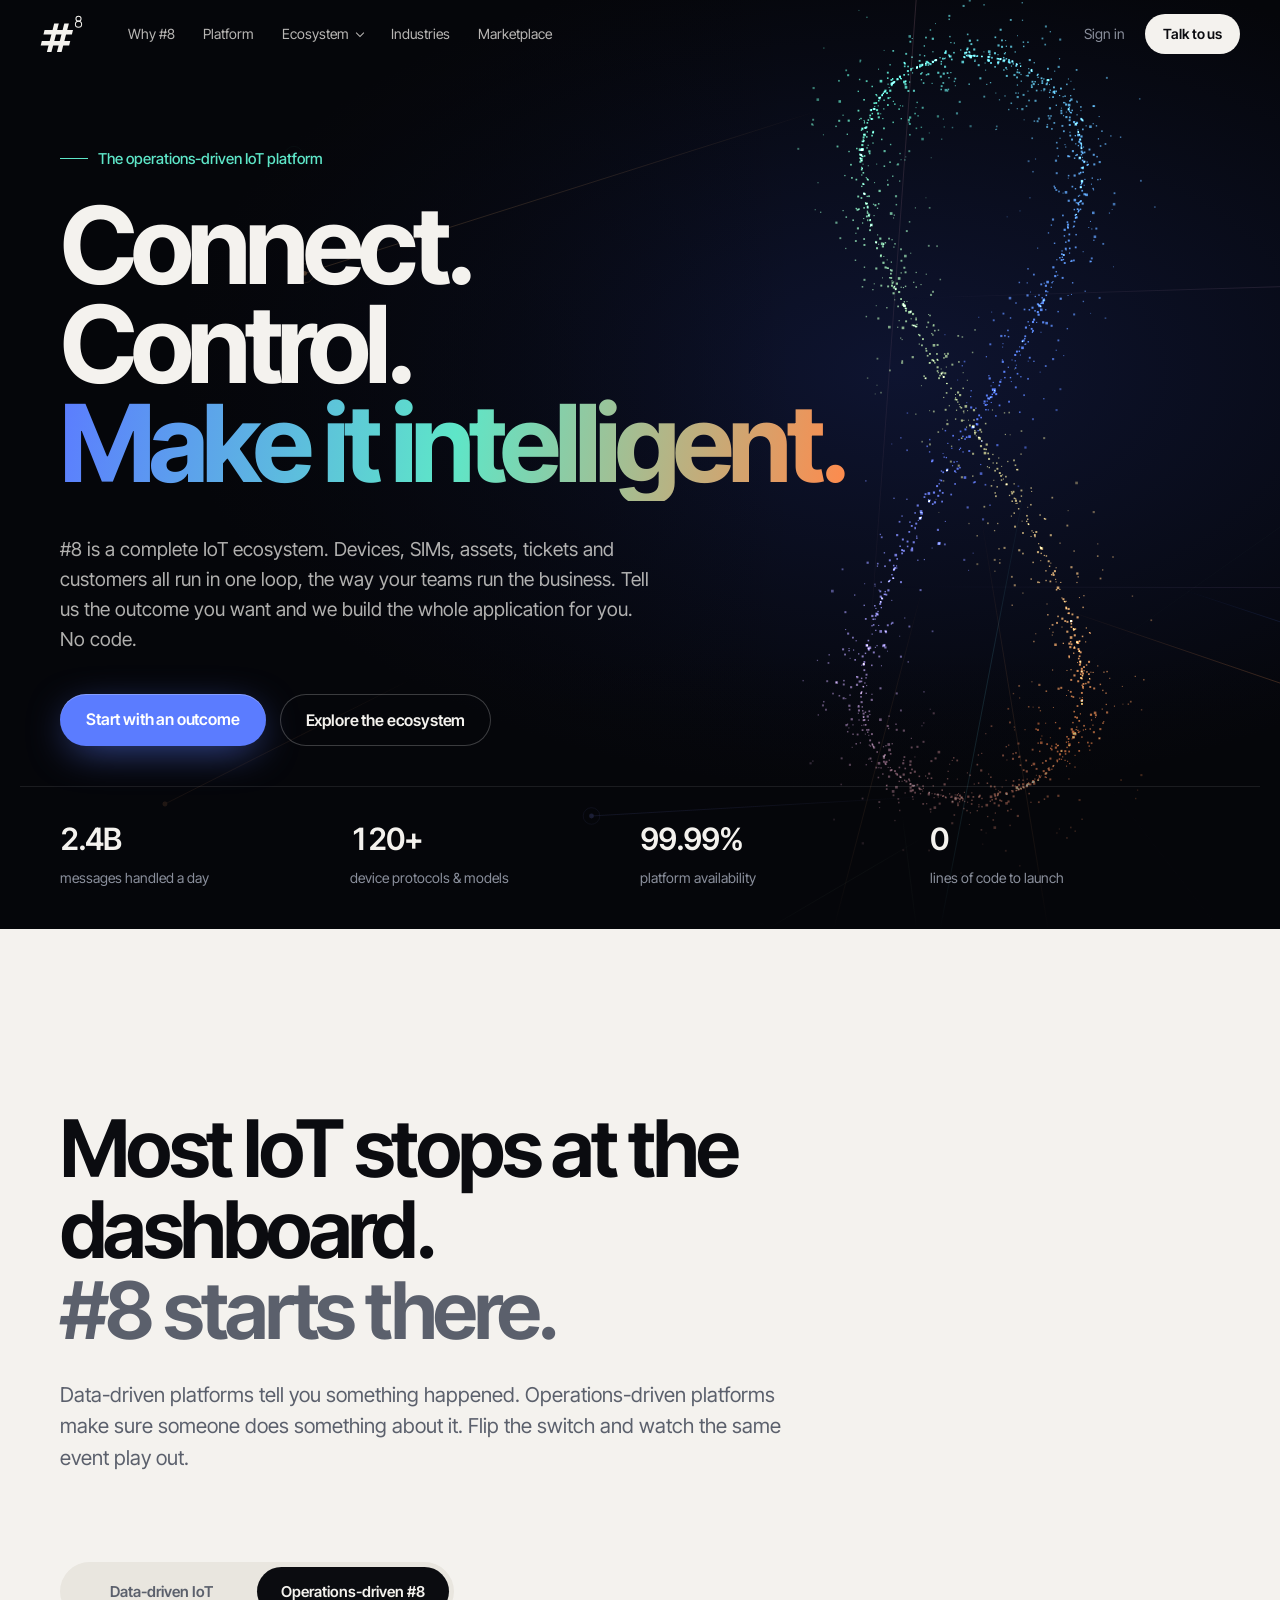
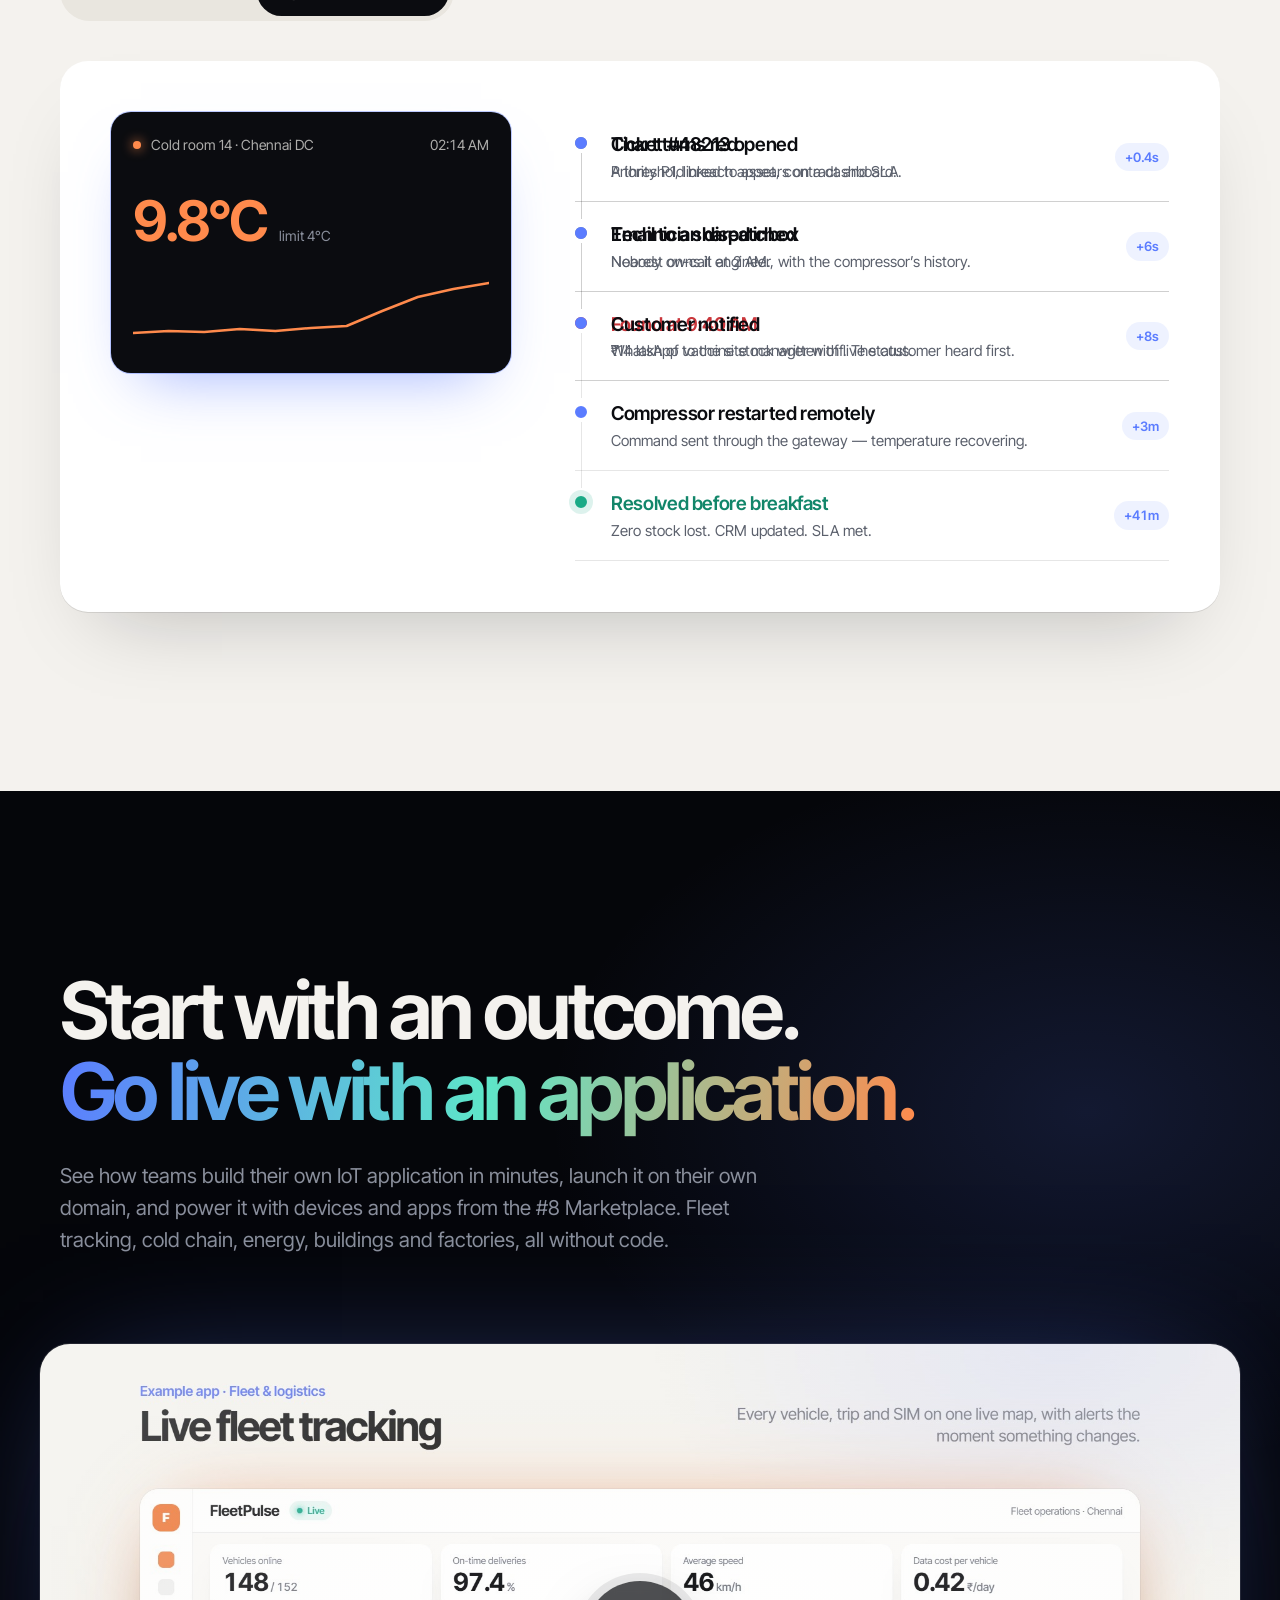
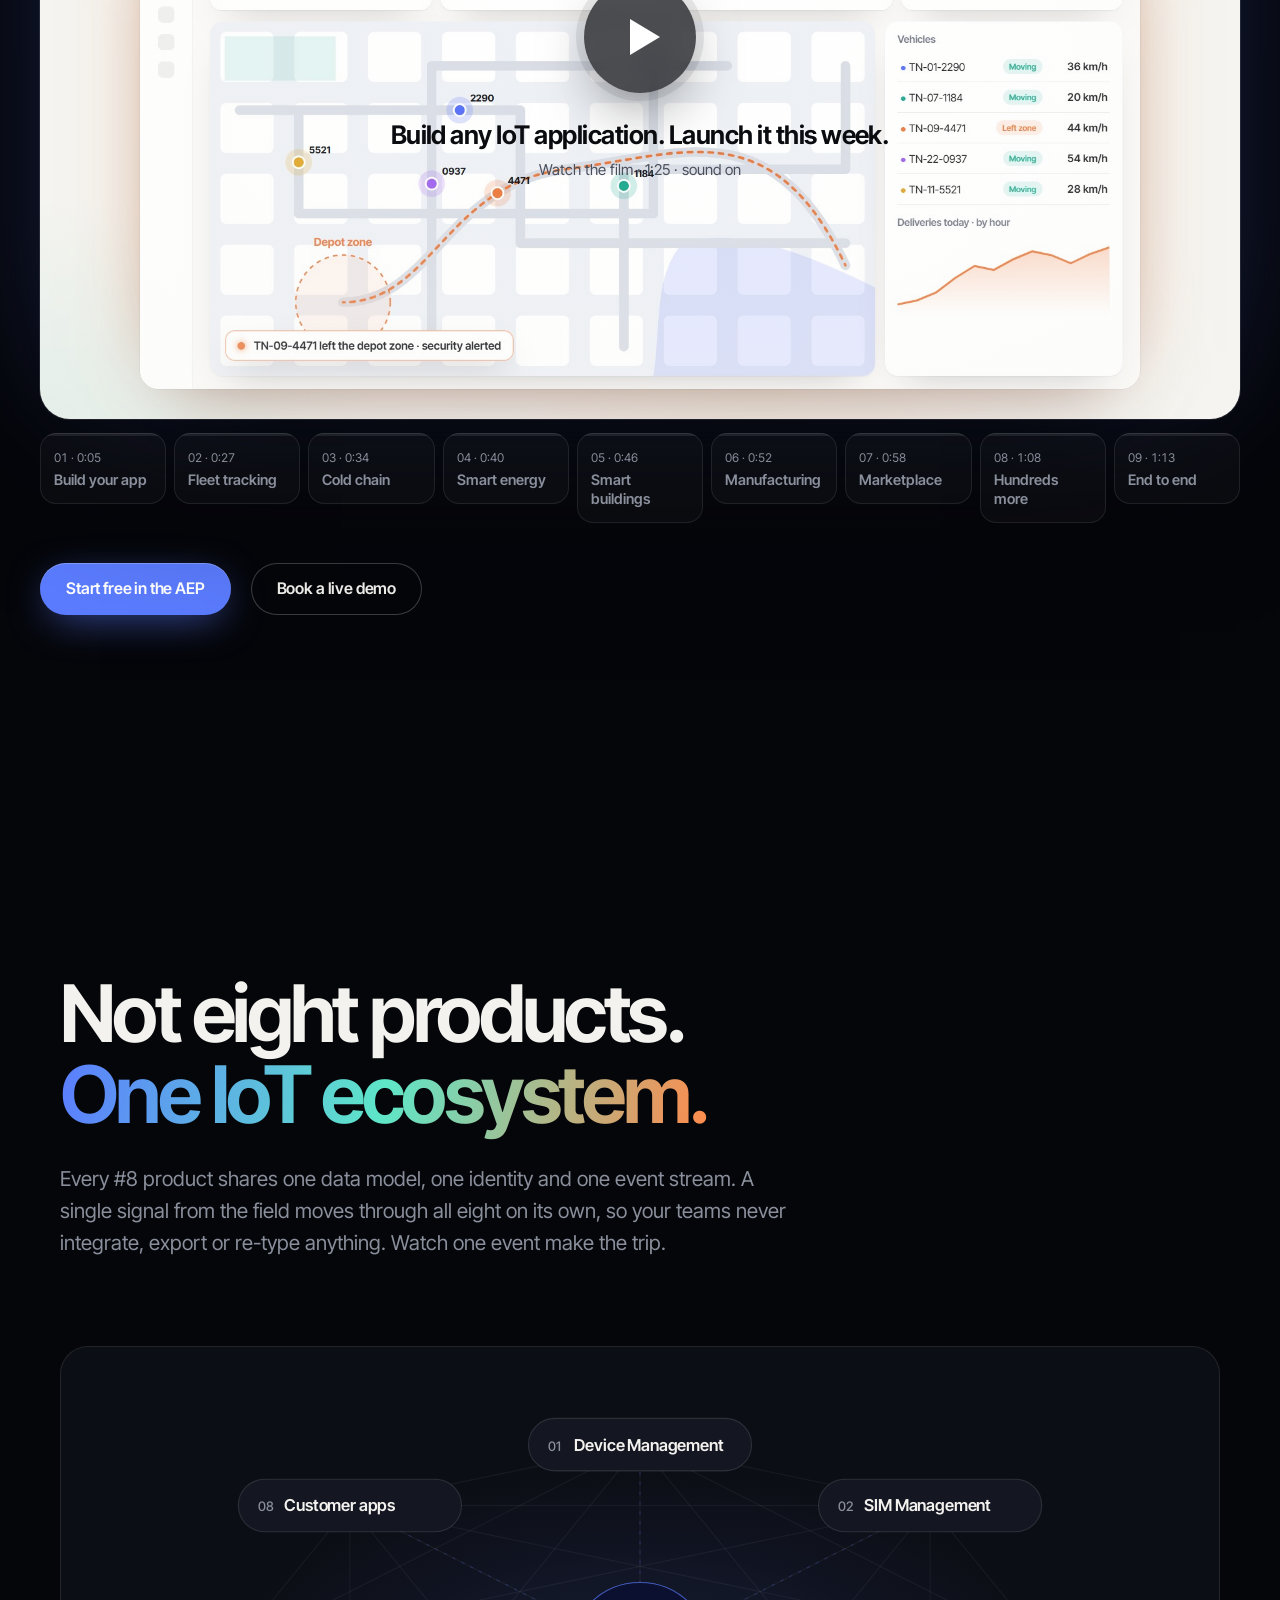
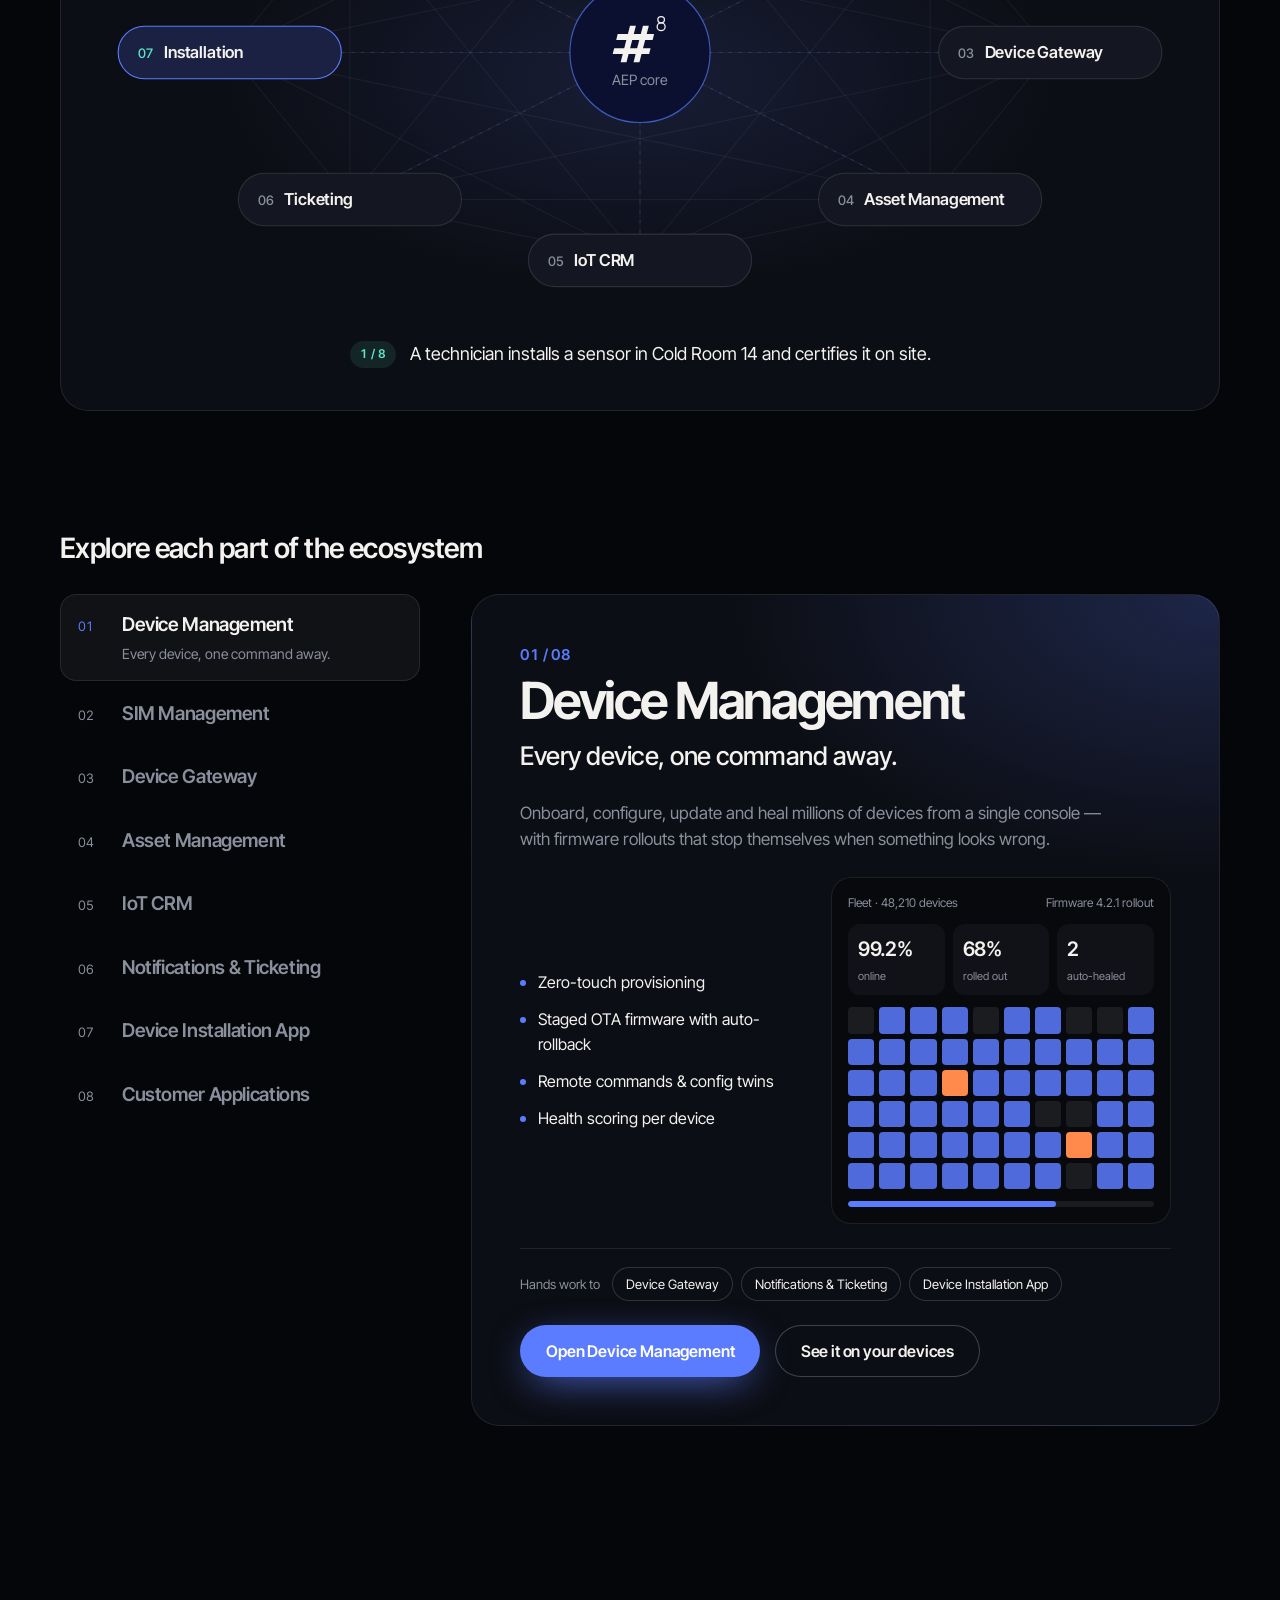
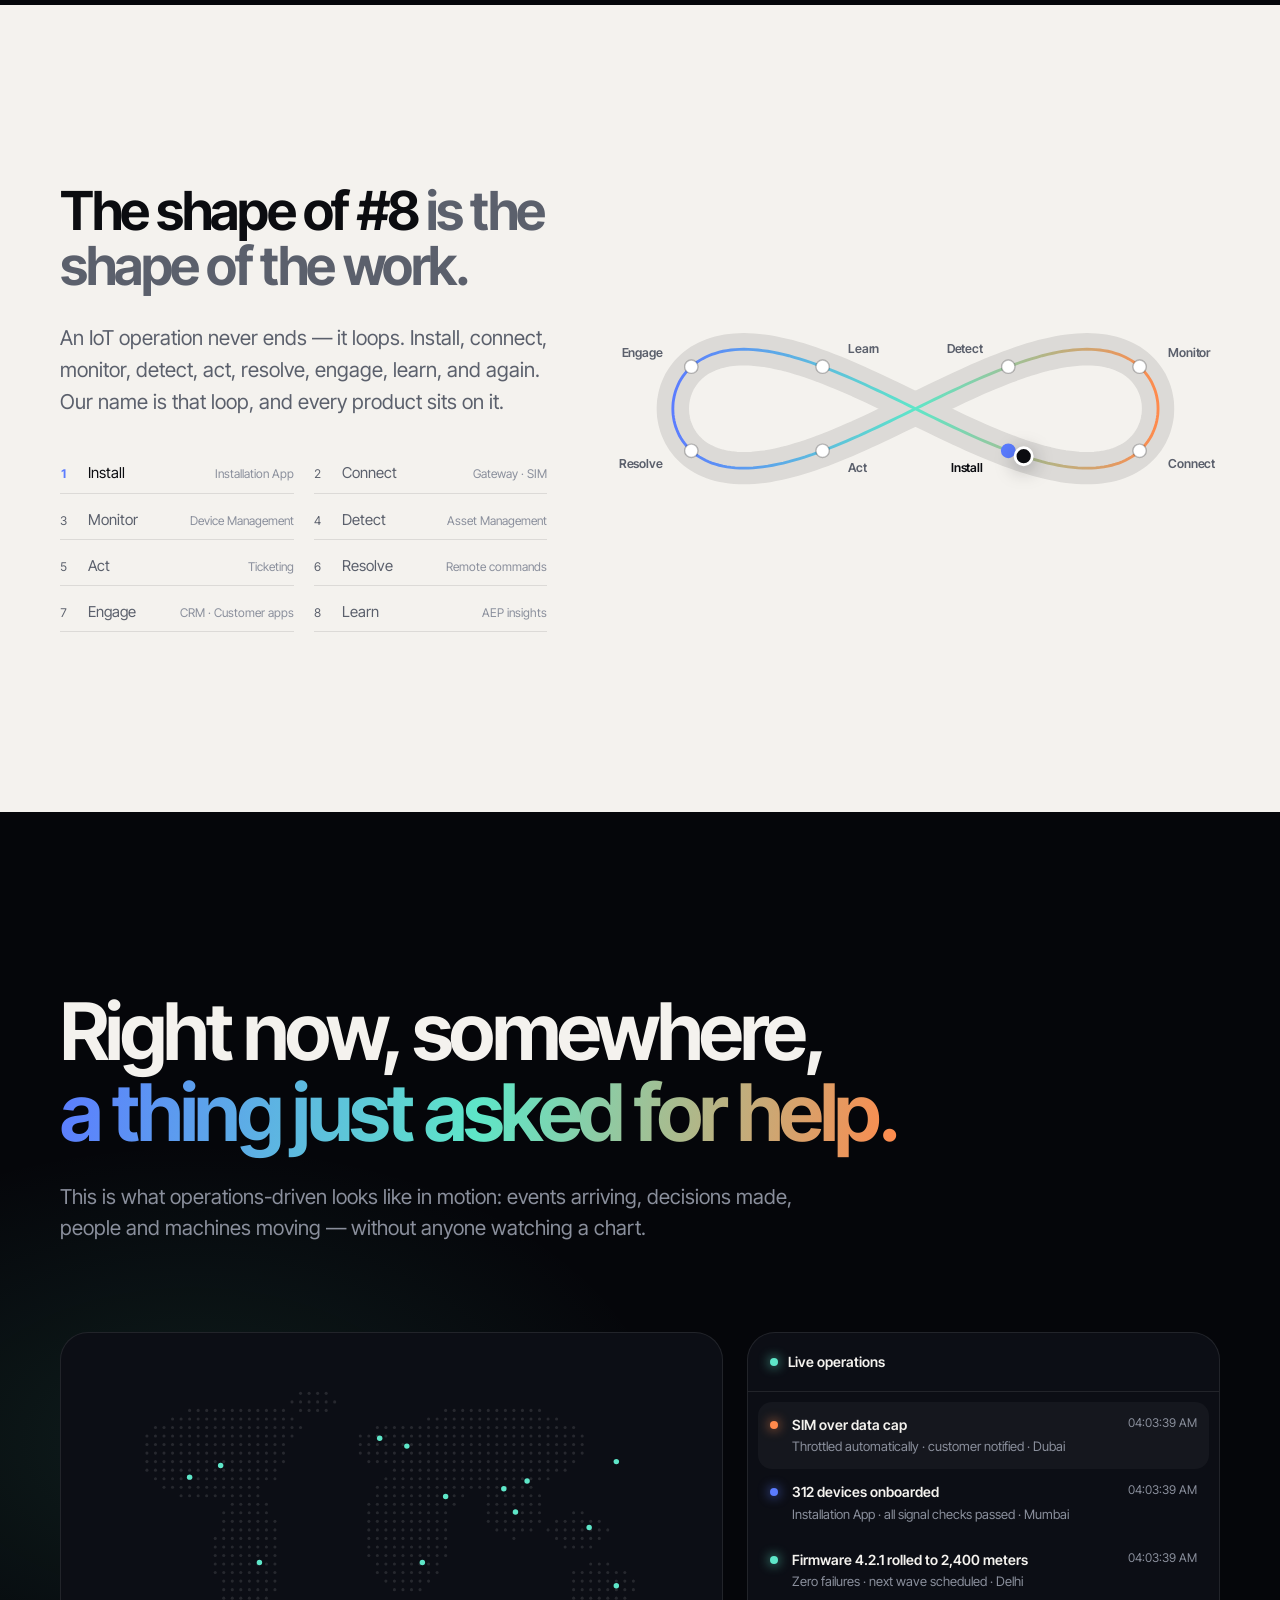
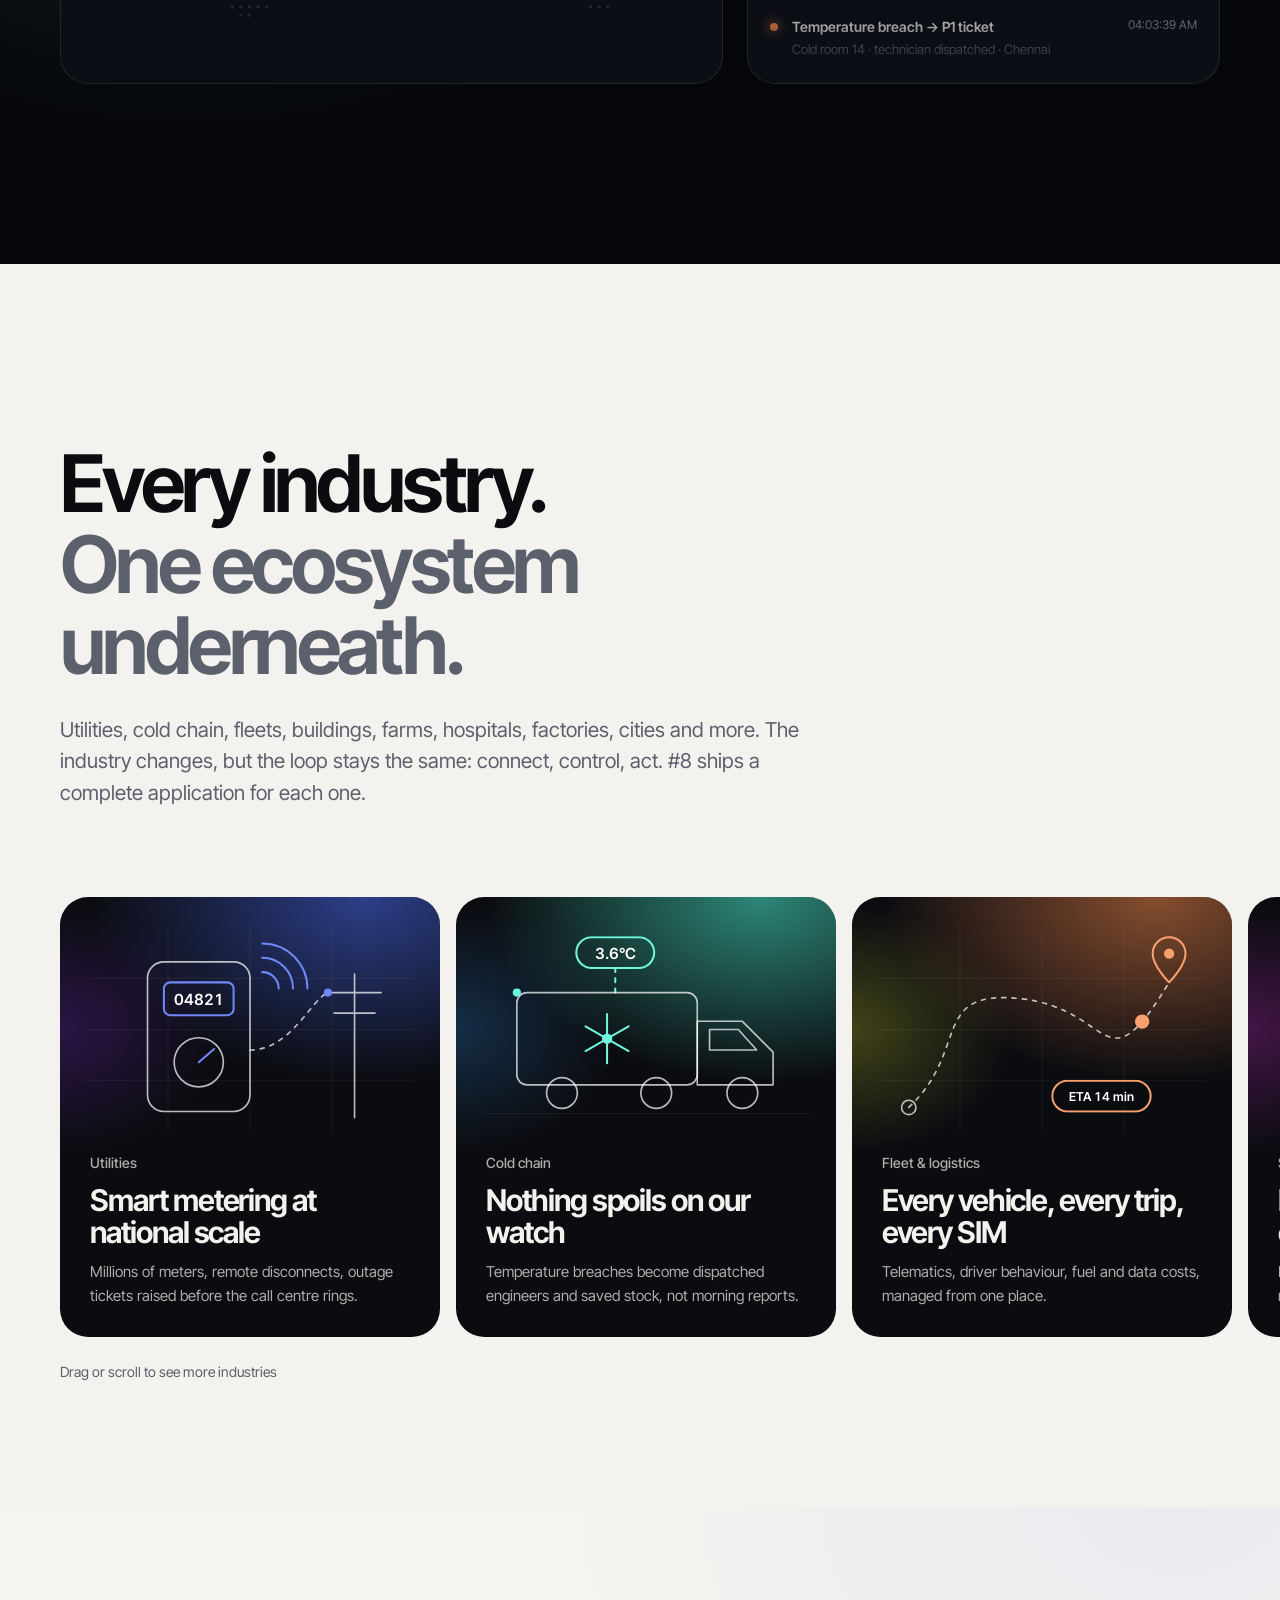
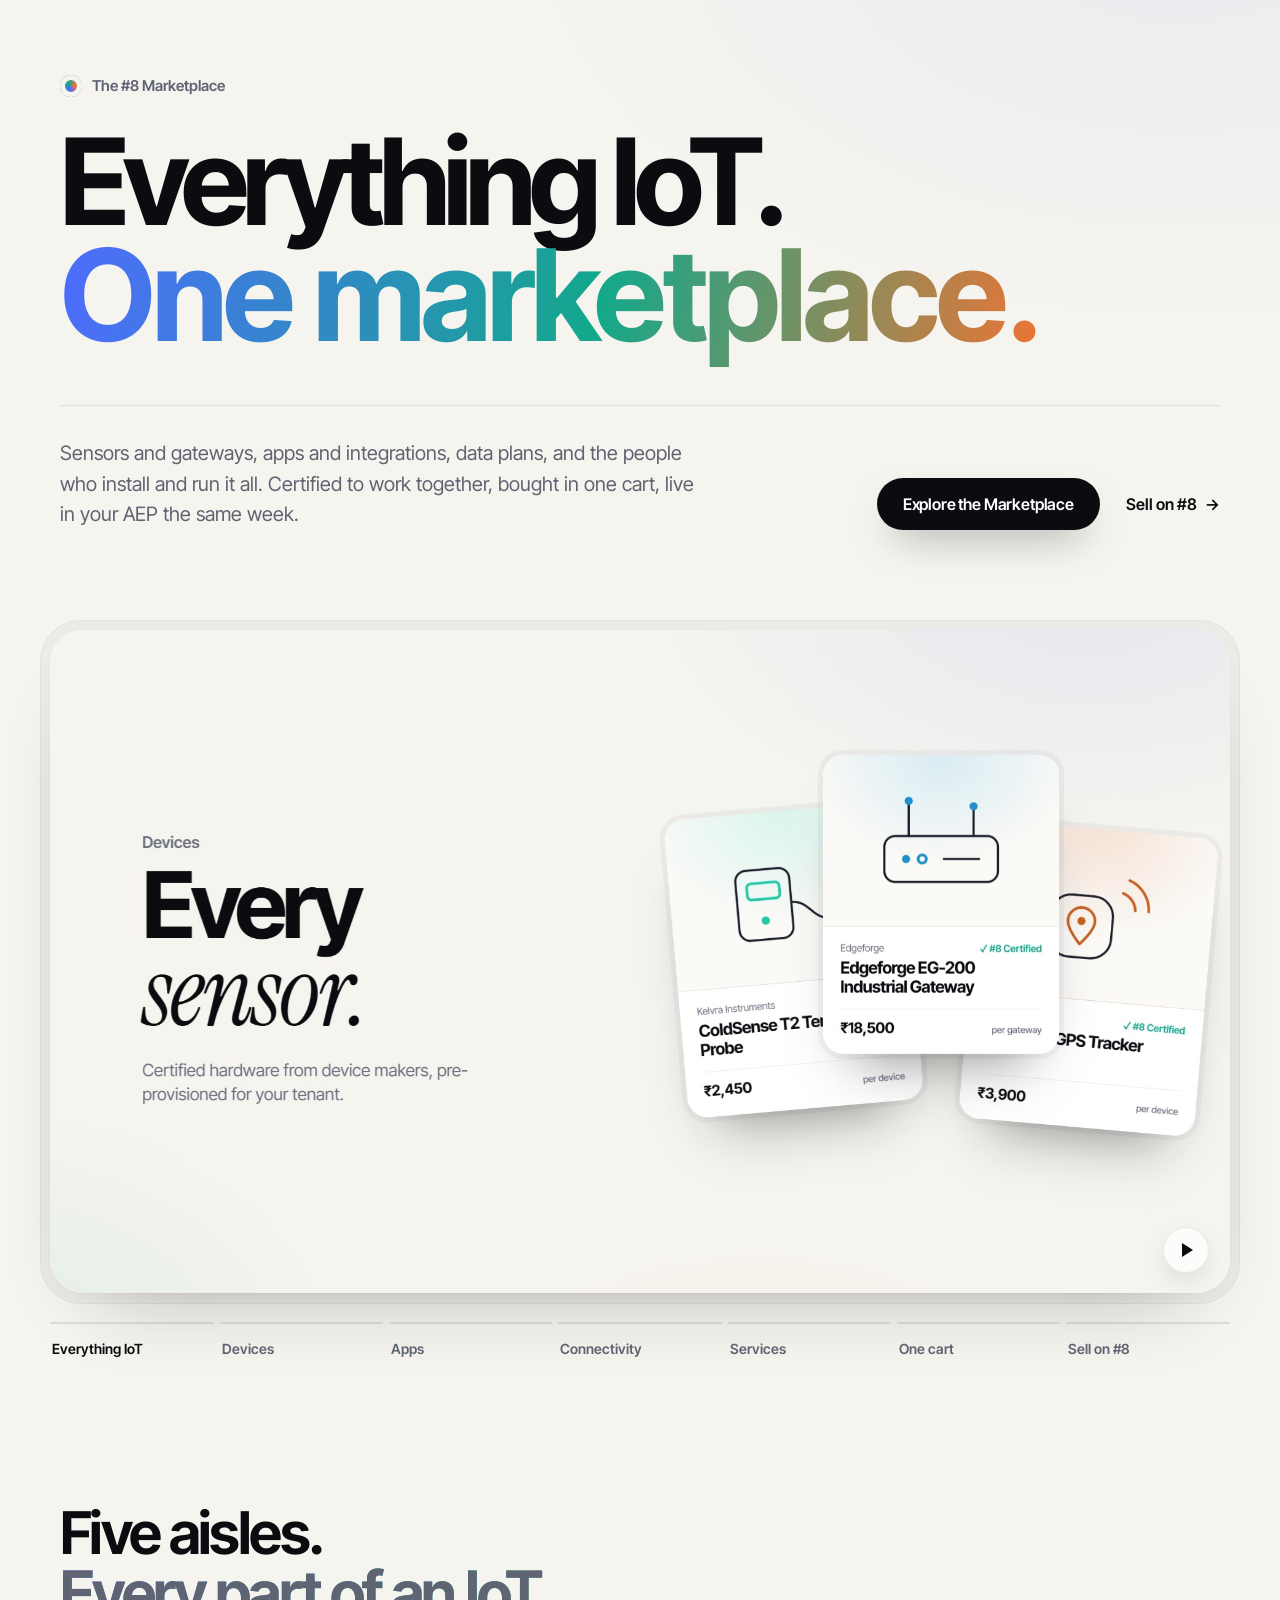
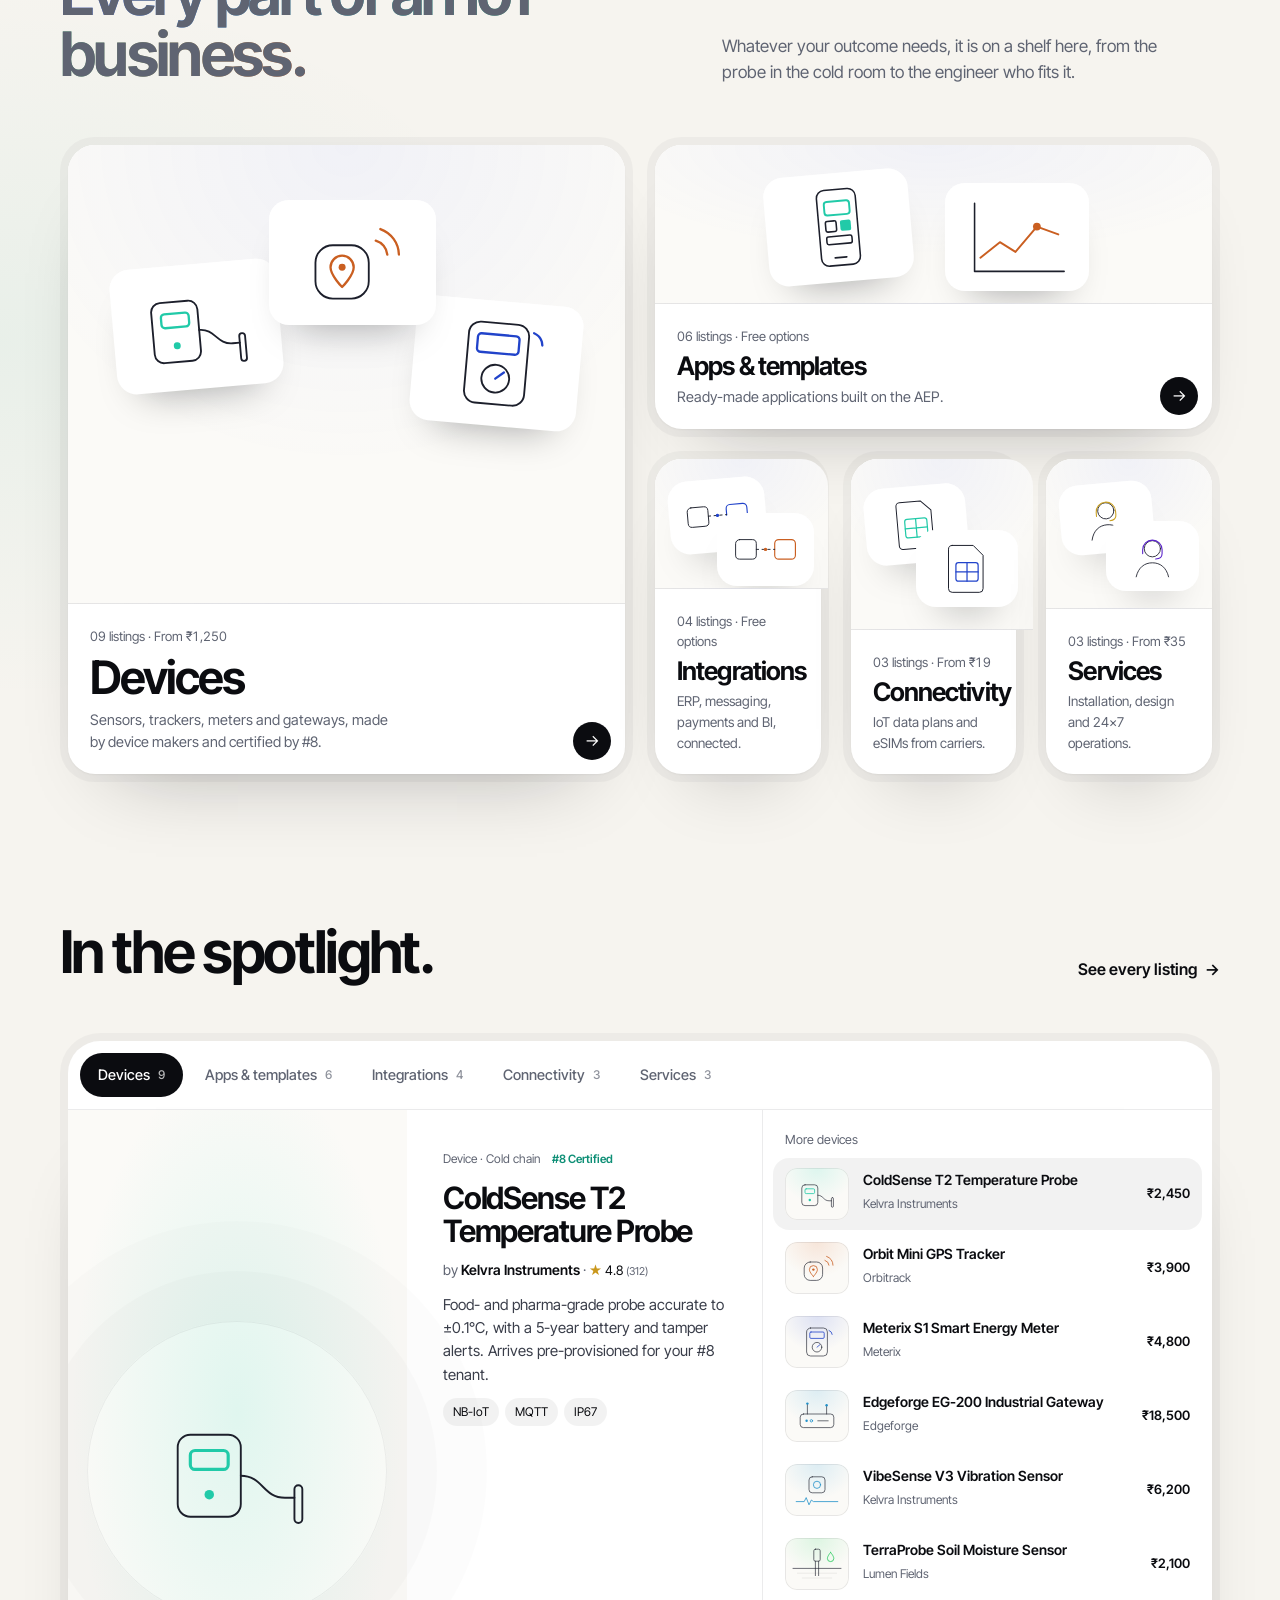
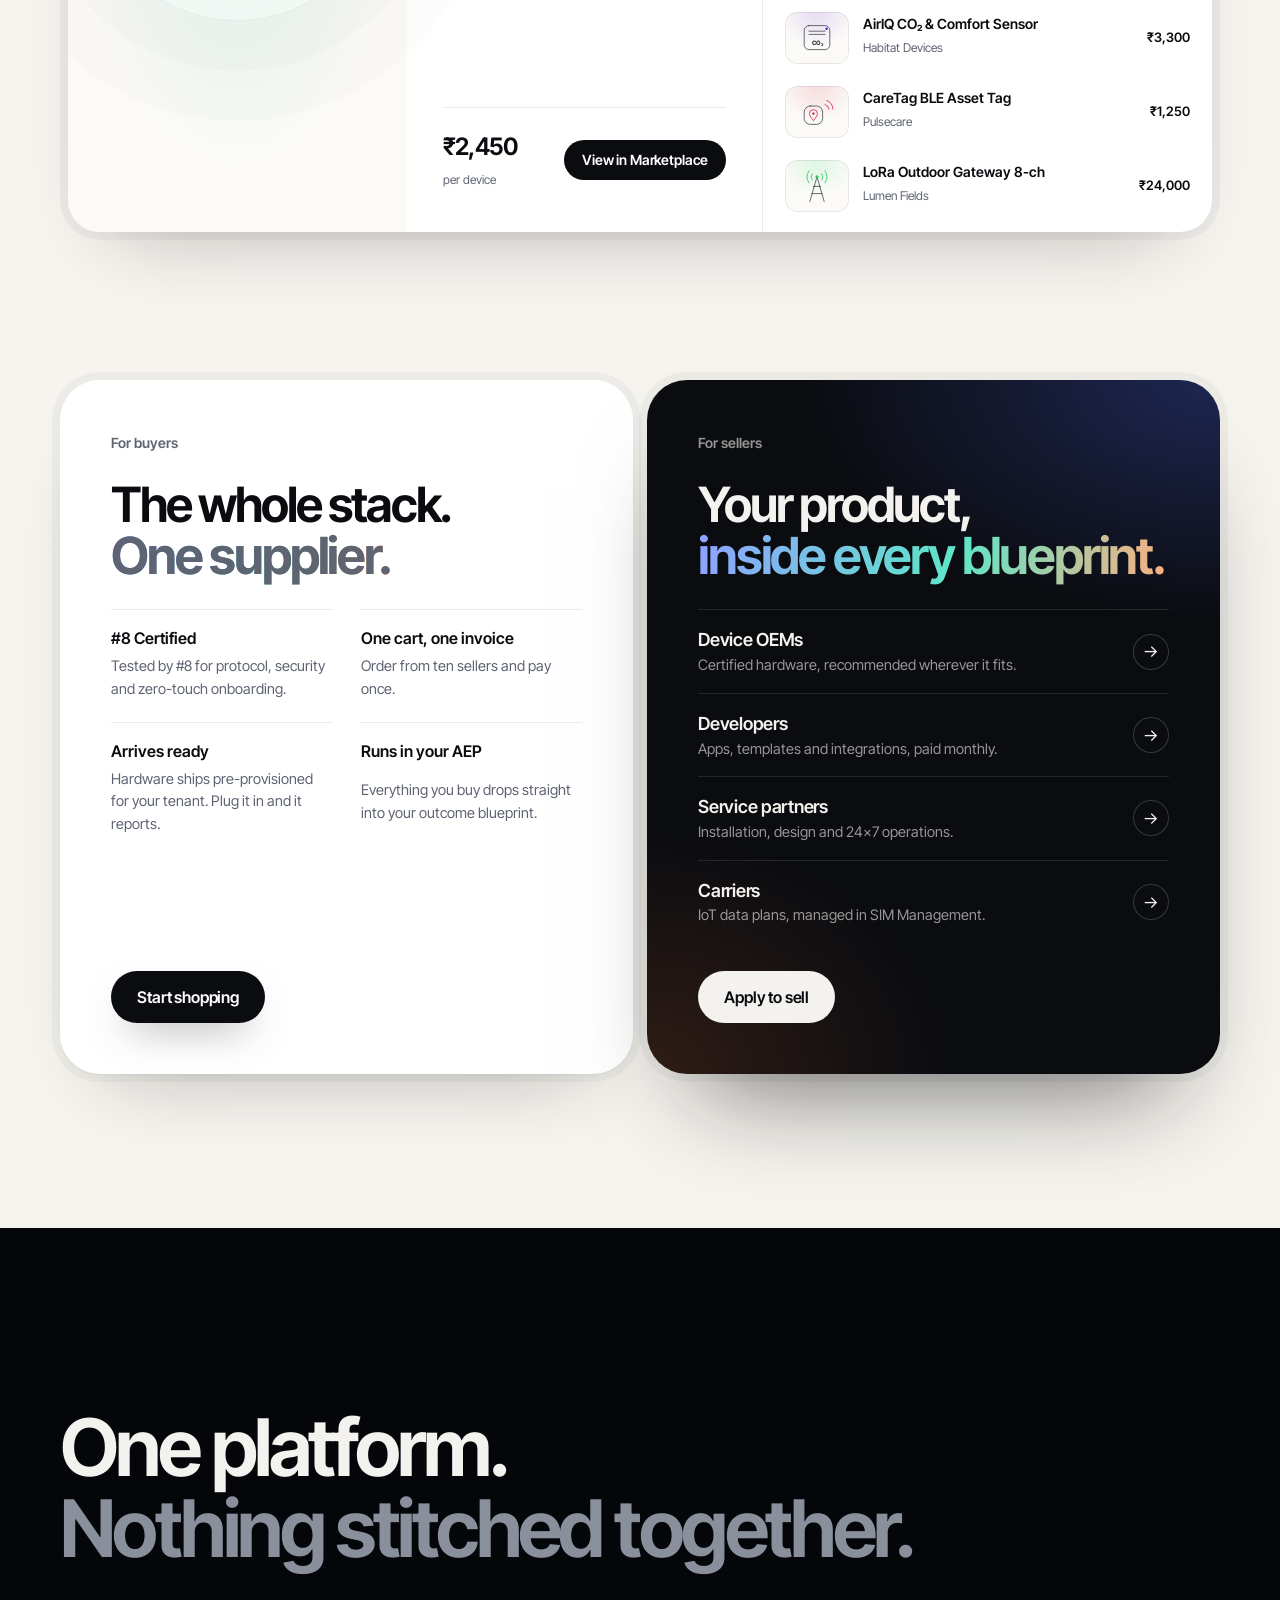
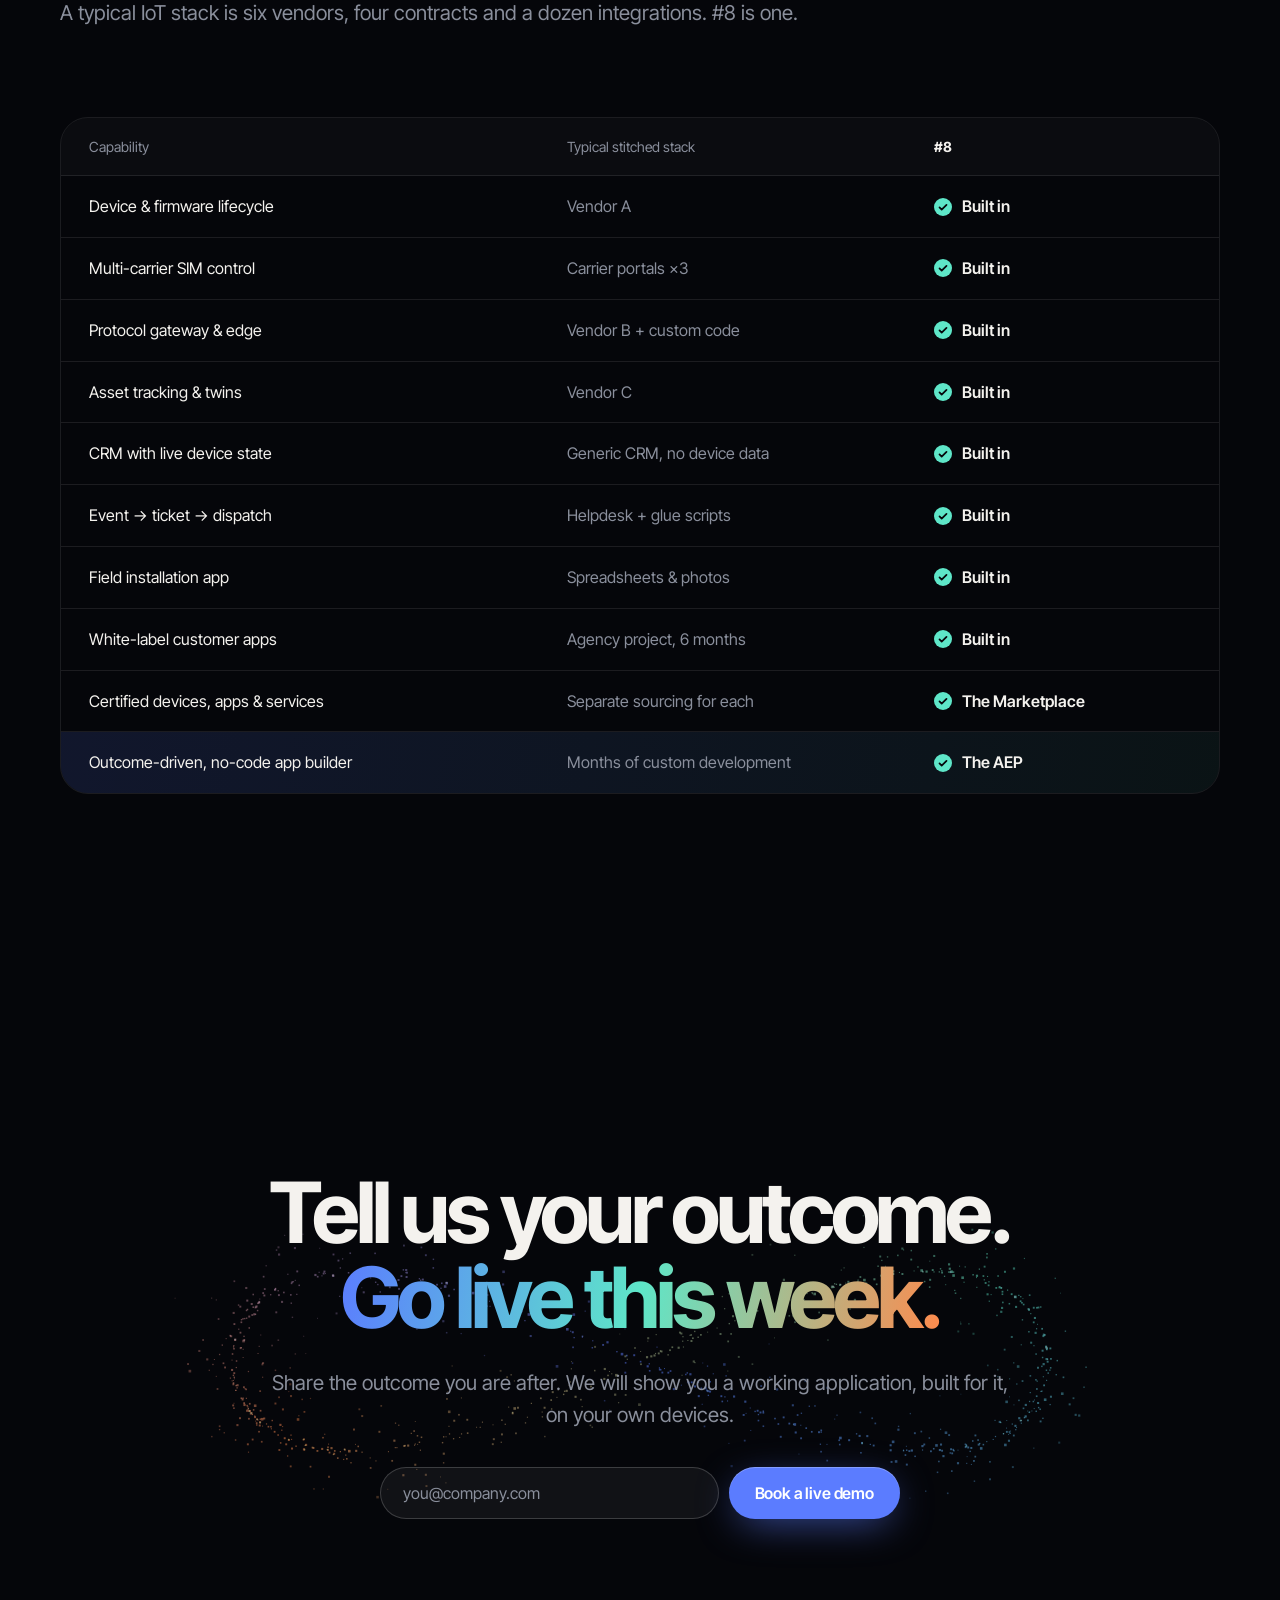
==== commit b16fe87c: "Add charts to the AEP film and lighten the paused overlay Co-Authored-By: Claude Opus 5.5 <noreply@a" ====
--- a/index.html
+++ b/index.html
@@ -9,7 +9,7 @@
   <link rel="icon" type="image/svg+xml" href="assets/img/favicon.svg">
   <link rel="preconnect" href="https://fonts.googleapis.com">
   <link rel="preconnect" href="https://fonts.gstatic.com" crossorigin>
-  <link href="https://fonts.googleapis.com/css2?family=Inter+Tight:wght@300;400;500;600;700;800&family=Instrument+Serif:ital@0;1&display=swap" rel="stylesheet">
+  <link href="https://fonts.googleapis.com/css2?family=Inter+Tight:wght@300;400;500;600;700;800&display=swap" rel="stylesheet">
   <link rel="stylesheet" href="assets/css/styles.css">
   <link rel="stylesheet" href="assets/css/marketplace-lux.css">
 </head>
@@ -458,7 +458,7 @@
     <section class="matrix" id="matrix">
       <div class="wrap">
         <div class="section-head section-head--dark">
-          <h2 class="display">Everything IoT.<br><span class="muted">Nothing stitched together.</span></h2>
+          <h2 class="display">One platform.<br><span class="muted">Nothing stitched together.</span></h2>
           <p class="section-lede">A typical IoT stack is six vendors, four contracts and a dozen integrations. #8 is one.</p>
         </div>
         <div class="matrix__table" role="table" aria-label="Capability comparison">
--- a/assets/css/styles.css
+++ b/assets/css/styles.css
@@ -282,17 +282,17 @@
 .film__video { position: absolute; inset: 0; width: 100%; height: 100%; object-fit: cover; display: block; }
 .film__big {
   position: absolute; inset: 0; display: grid; place-items: center; align-content: center; gap: 22px;
-  background: radial-gradient(60% 60% at 50% 50%, rgba(5,6,10,.25), rgba(5,6,10,.7)); color: var(--porcelain);
+  background: radial-gradient(60% 60% at 50% 50%, rgba(245,244,240,0), rgba(245,244,240,.25)); color: var(--ink, #0B0C10);
   transition: opacity 400ms var(--ease-out);
 }
 .film__big-ic { position: relative; width: 112px; height: 112px; border-radius: 50%; background: rgba(255,255,255,.12); backdrop-filter: blur(14px); -webkit-backdrop-filter: blur(14px); box-shadow: inset 0 0 0 1px rgba(255,255,255,.3), 0 20px 60px -10px rgba(0,0,0,.6); transition: transform 300ms var(--ease-out), background-color 200ms ease; }
 .film__big-ic::after { content: ''; position: absolute; left: 46px; top: 38px; border-left: 30px solid #fff; border-top: 18px solid transparent; border-bottom: 18px solid transparent; }
 .film__big-txt { display: grid; gap: 4px; text-align: center; }
 .film__big-txt b { font-size: clamp(20px, 2vw, 28px); font-weight: 650; letter-spacing: -0.02em; }
-.film__big-txt small { font-size: 15px; color: rgba(244,242,238,.75); }
+.film__big-txt small { font-size: 15px; color: #4A4F5C; }
 @media (hover: hover) and (pointer: fine) { .film__big:hover .film__big-ic { transform: scale(1.06); background: rgba(255,255,255,.2); } }
 .film.is-playing .film__big, .film.has-played .film__big { opacity: 0; pointer-events: none; }
-.film.has-played:not(.is-playing) .film__big { opacity: 1; pointer-events: auto; background: rgba(5,6,10,.45); }
+.film.has-played:not(.is-playing) .film__big { opacity: 1; pointer-events: auto; background: rgba(245,244,240,.18); }
 .film.has-played .film__big-txt { display: none; }
 
 .film__bar {
@@ -804,3 +804,12 @@
 .film.has-sound .film__snd::after { content: none; }
 .film__snd[aria-pressed="false"] { background: var(--signal); }
 .film.has-sound .film__snd { background: rgba(255,255,255,.12); }
+
+/* Light film: dark glass play button that reads on a light frame */
+.film__big-ic { background: rgba(11,12,16,.72) !important; box-shadow: 0 0 0 8px rgba(11,12,16,.08), 0 24px 60px -16px rgba(11,12,16,.55) !important; }
+.film__big-txt b { color: #0B0C10; }
+
+/* The loop headline sits in a narrow column: size it to keep a clean three-line rag */
+.loop .display { font-size: clamp(36px, 4.2vw, 60px); }
+
+@media (max-width: 760px) { .film__big-txt { display: none; } }
--- a/assets/css/marketplace-lux.css
+++ b/assets/css/marketplace-lux.css
@@ -21,7 +21,8 @@
     var(--m-bg);
   color: var(--m-ink);
 }
-.mkt__title em, .mkt__head h3 em, .duo h3 em { font-family: var(--serif); font-style: italic; font-weight: 400; letter-spacing: -0.015em; }
+/* Accent words use the site type with the brand gradient, same as every other section */
+.mkt__title em, .mkt__head h3 em, .duo h3 em { font-family: inherit; font-style: normal; font-weight: inherit; letter-spacing: inherit; background: linear-gradient(100deg, #4F6BFF, #13A88B 55%, #EE7433); -webkit-background-clip: text; background-clip: text; color: transparent; padding-bottom: .06em; }
 
 /* Intro */
 .mkt__kick { display: inline-flex; align-items: center; gap: 10px; font-size: 15px; font-weight: 600; color: var(--m-mu); margin-bottom: 28px; }
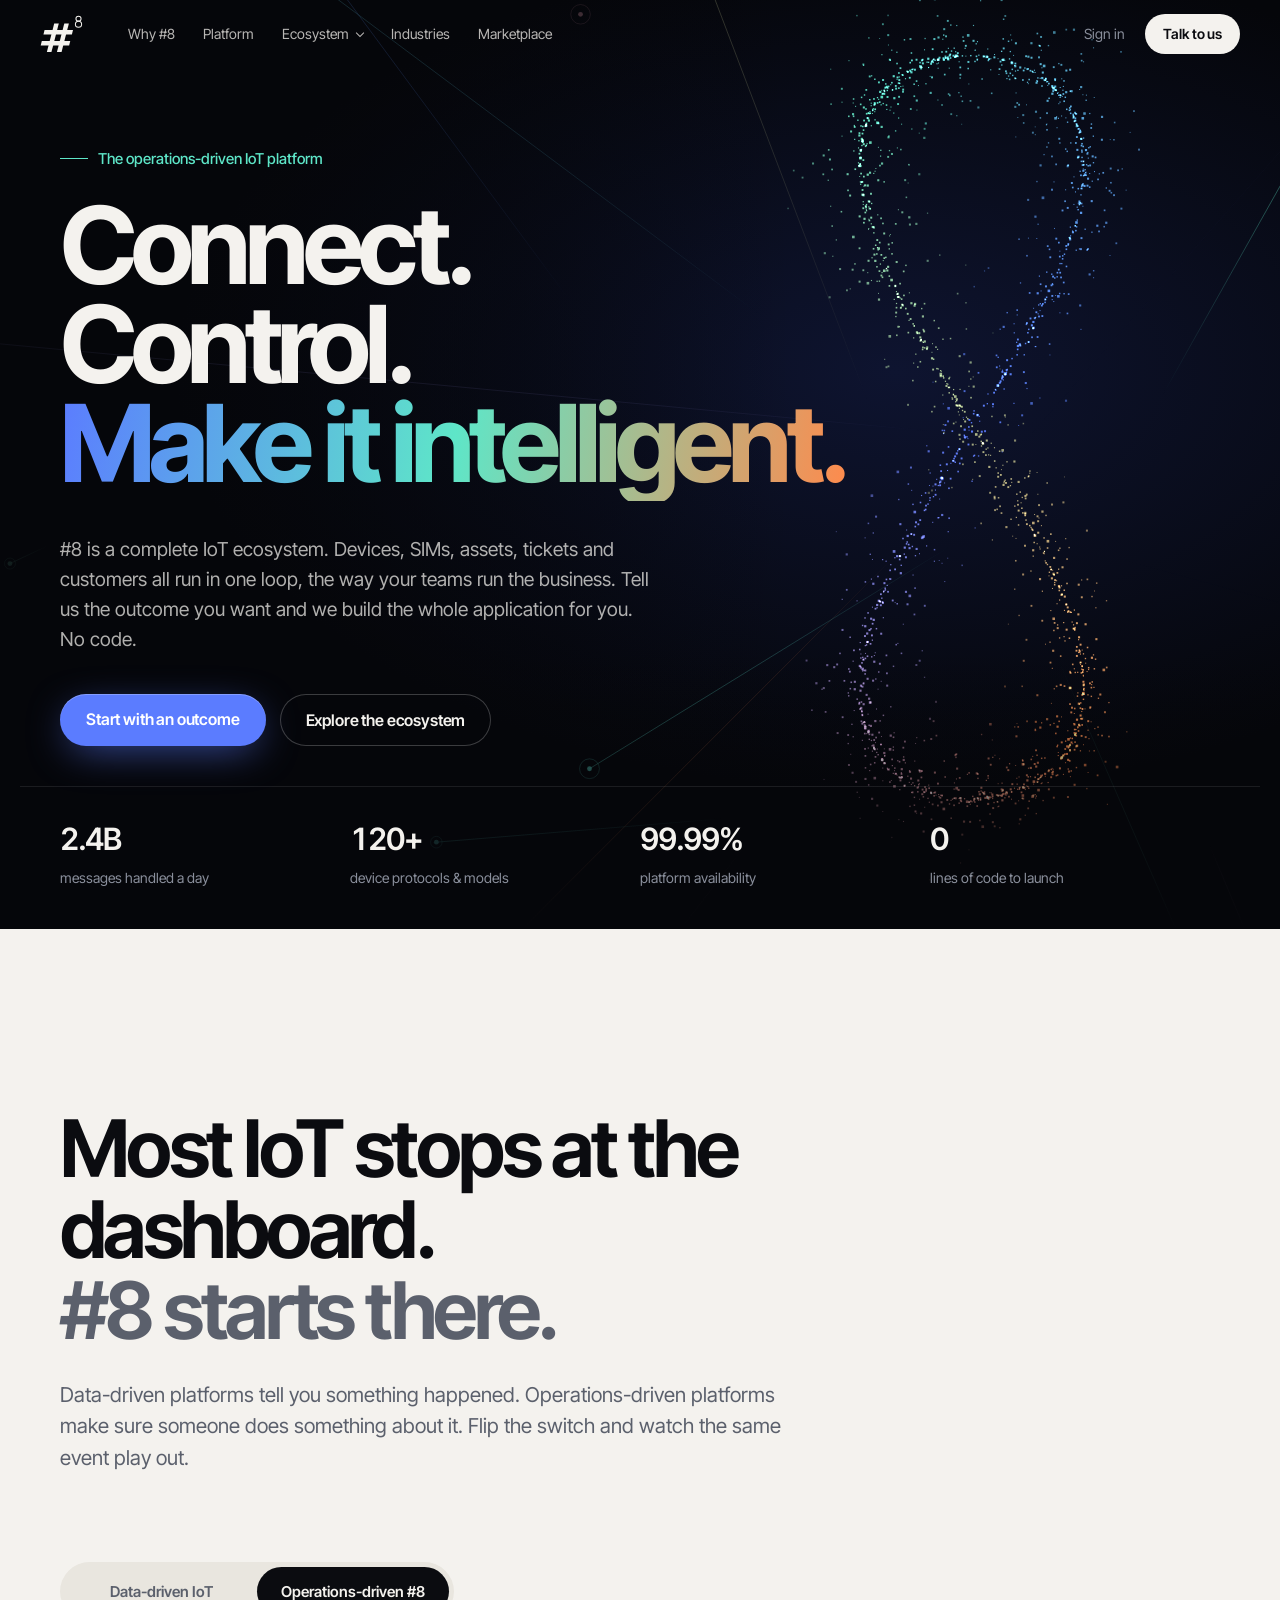
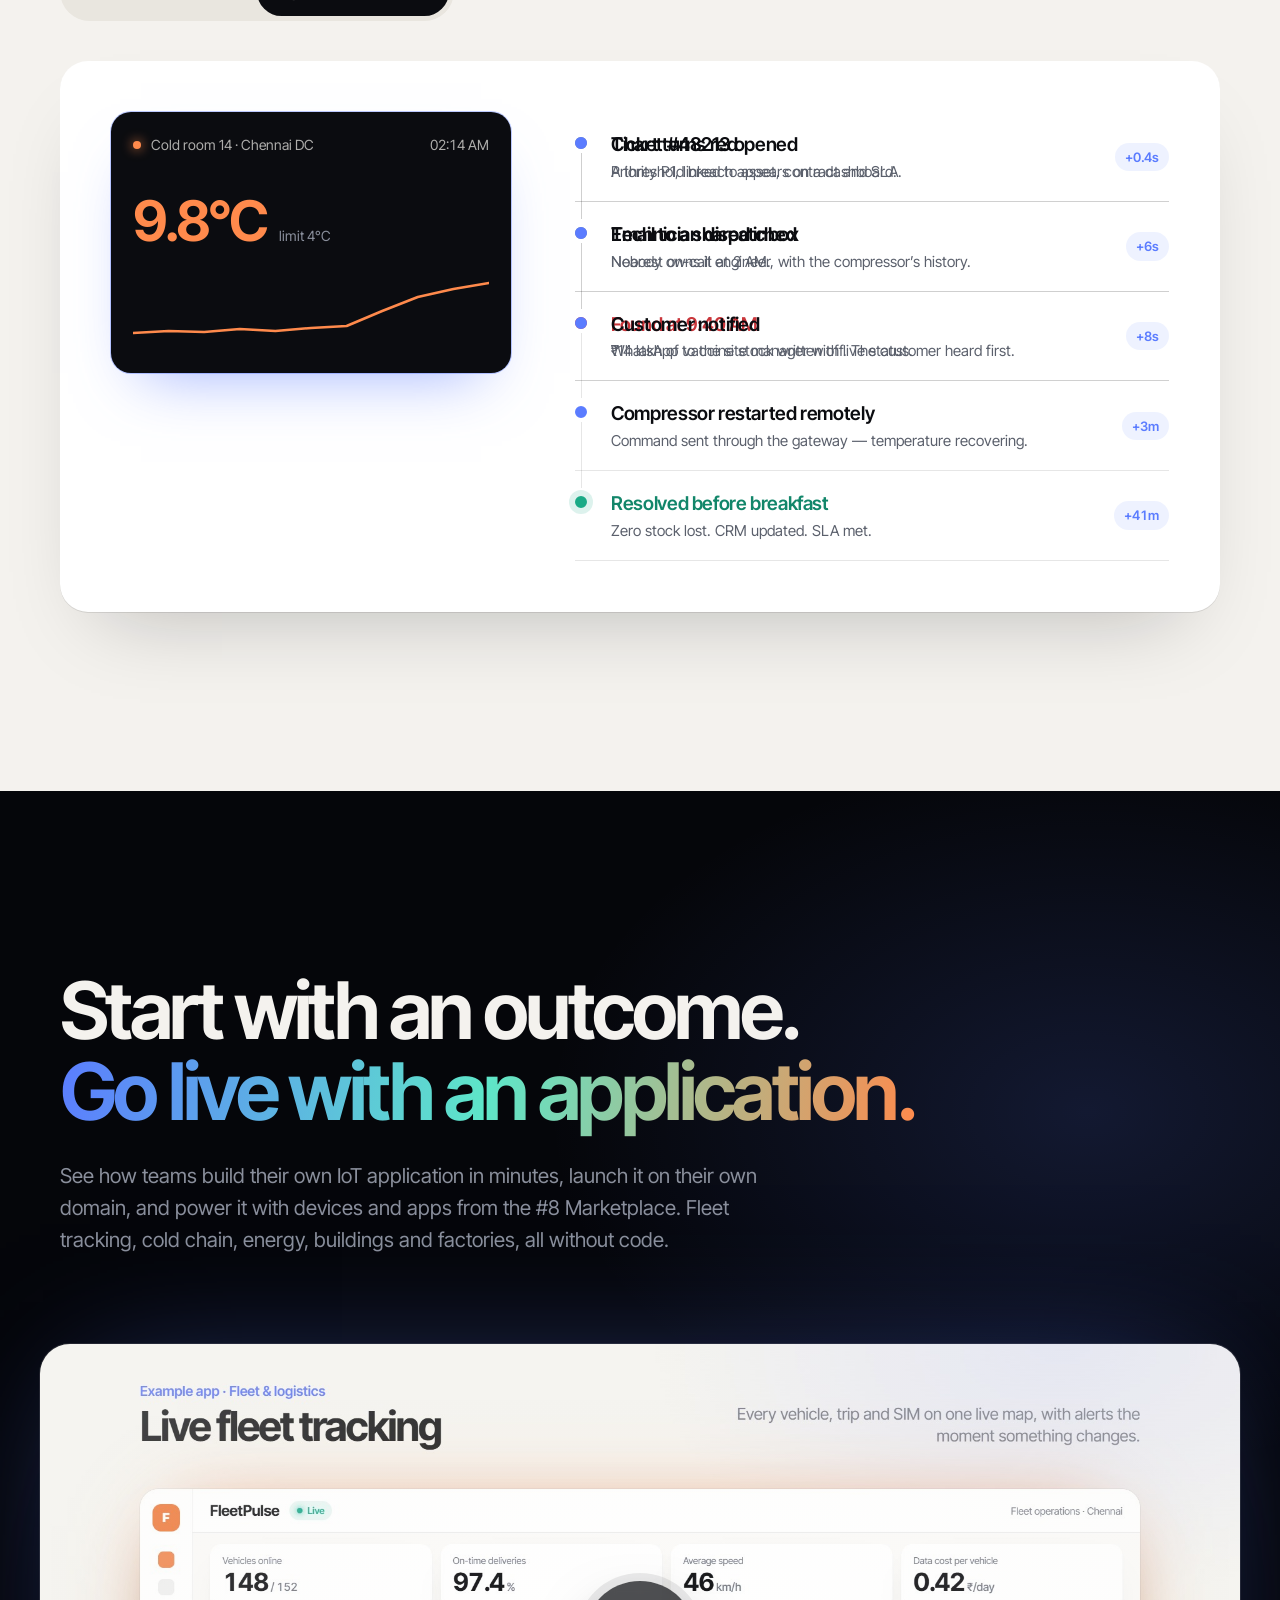
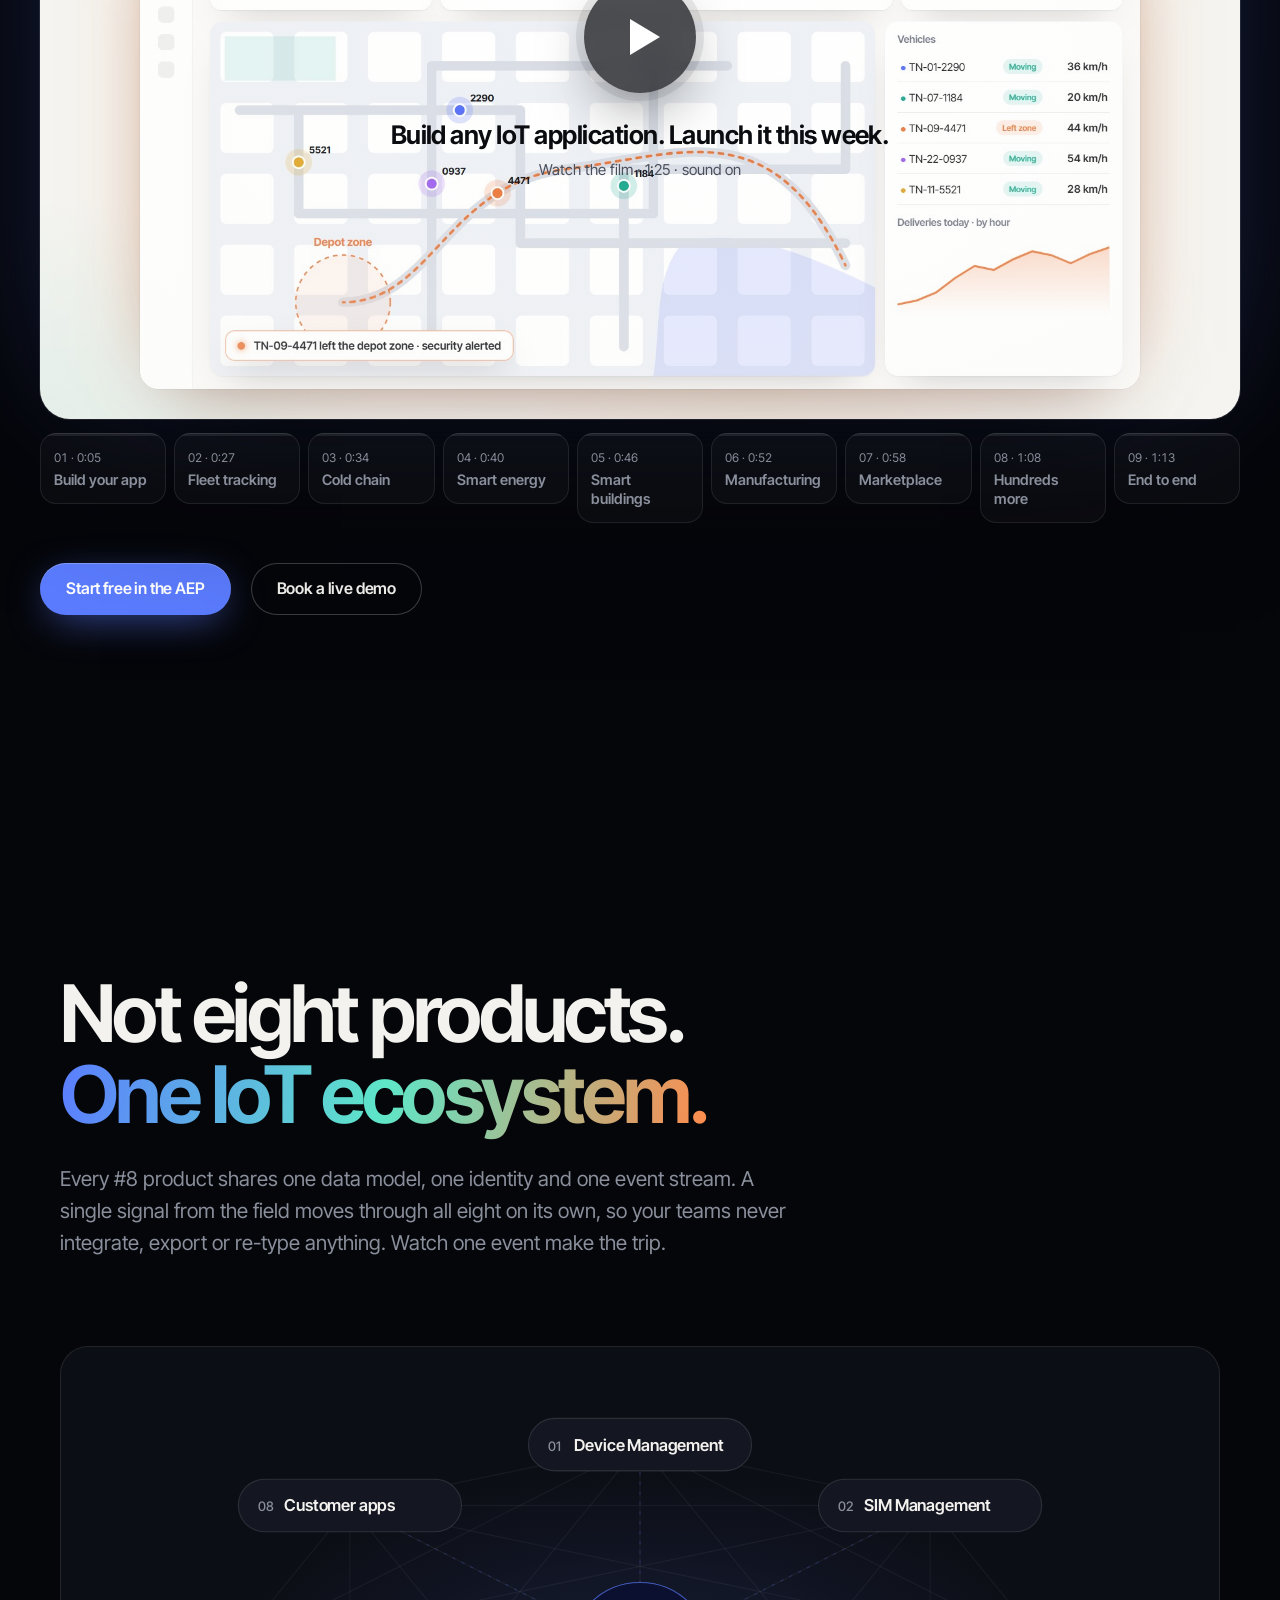
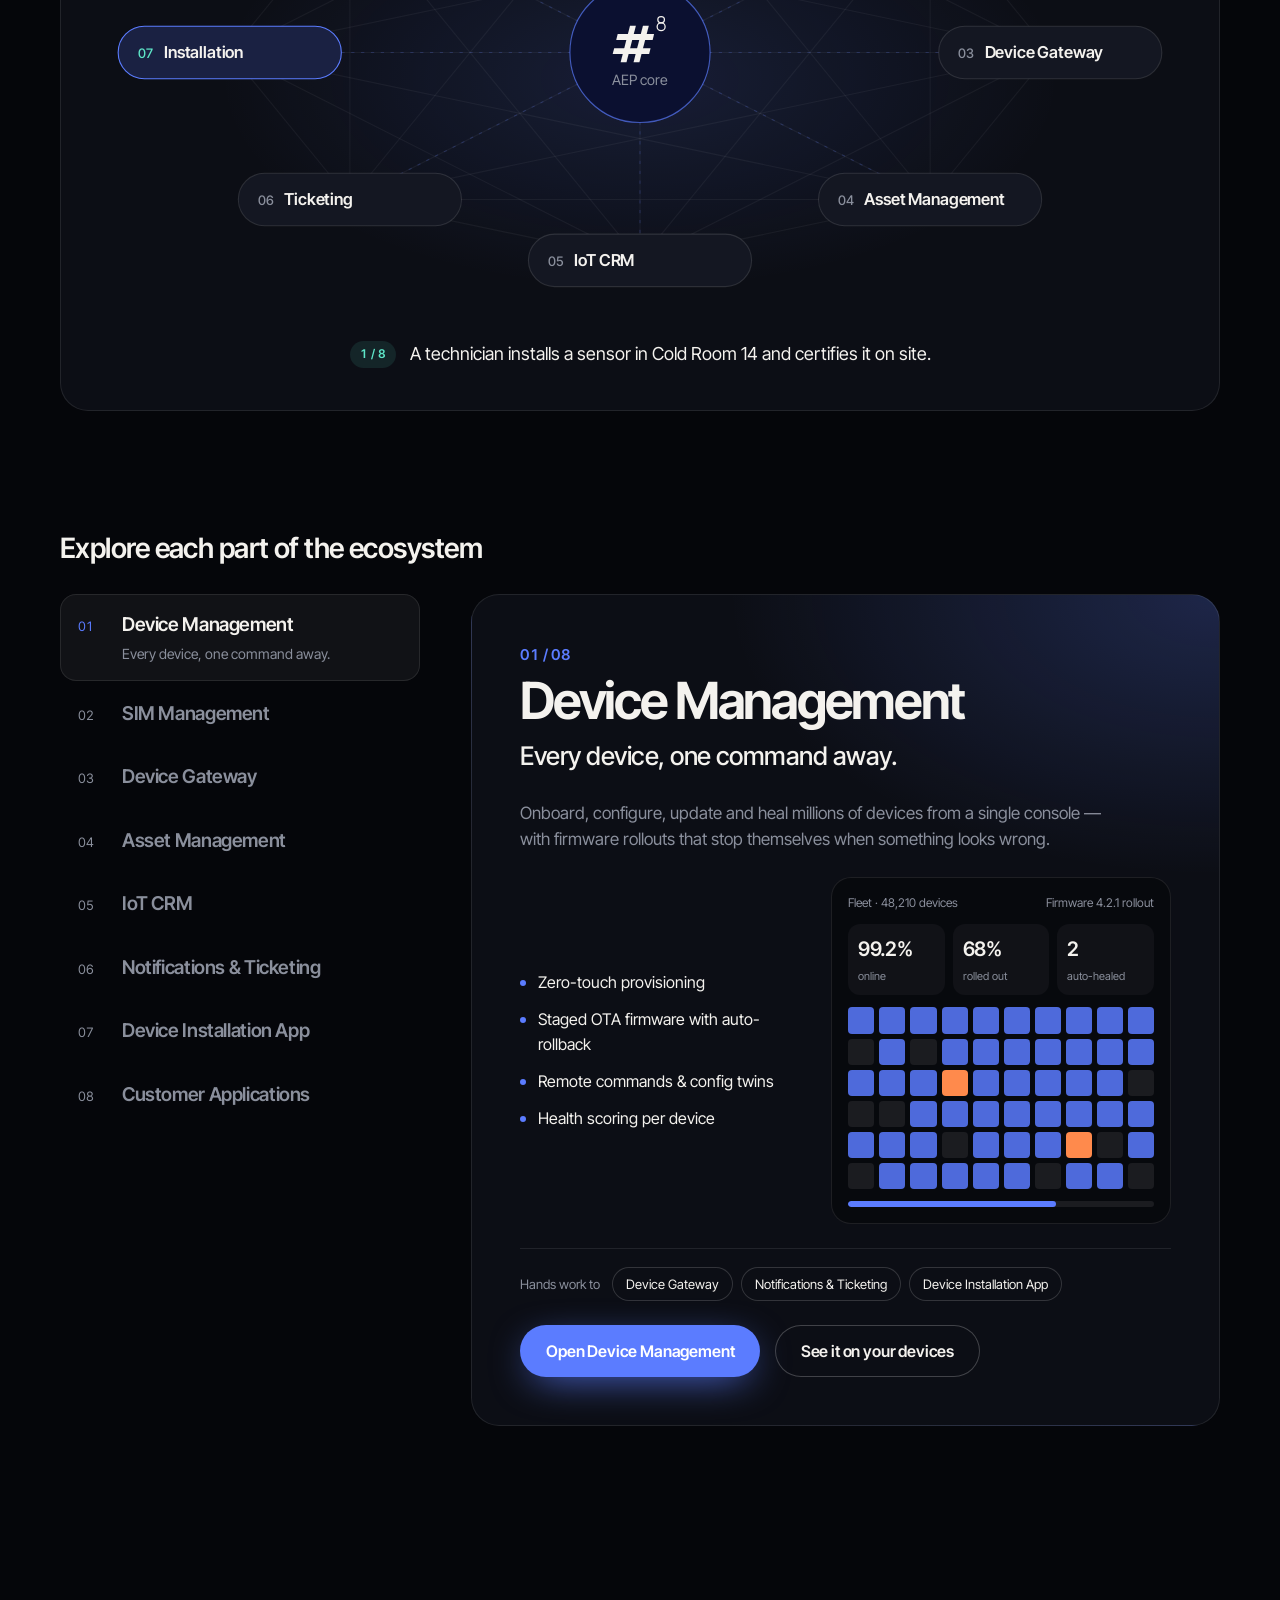
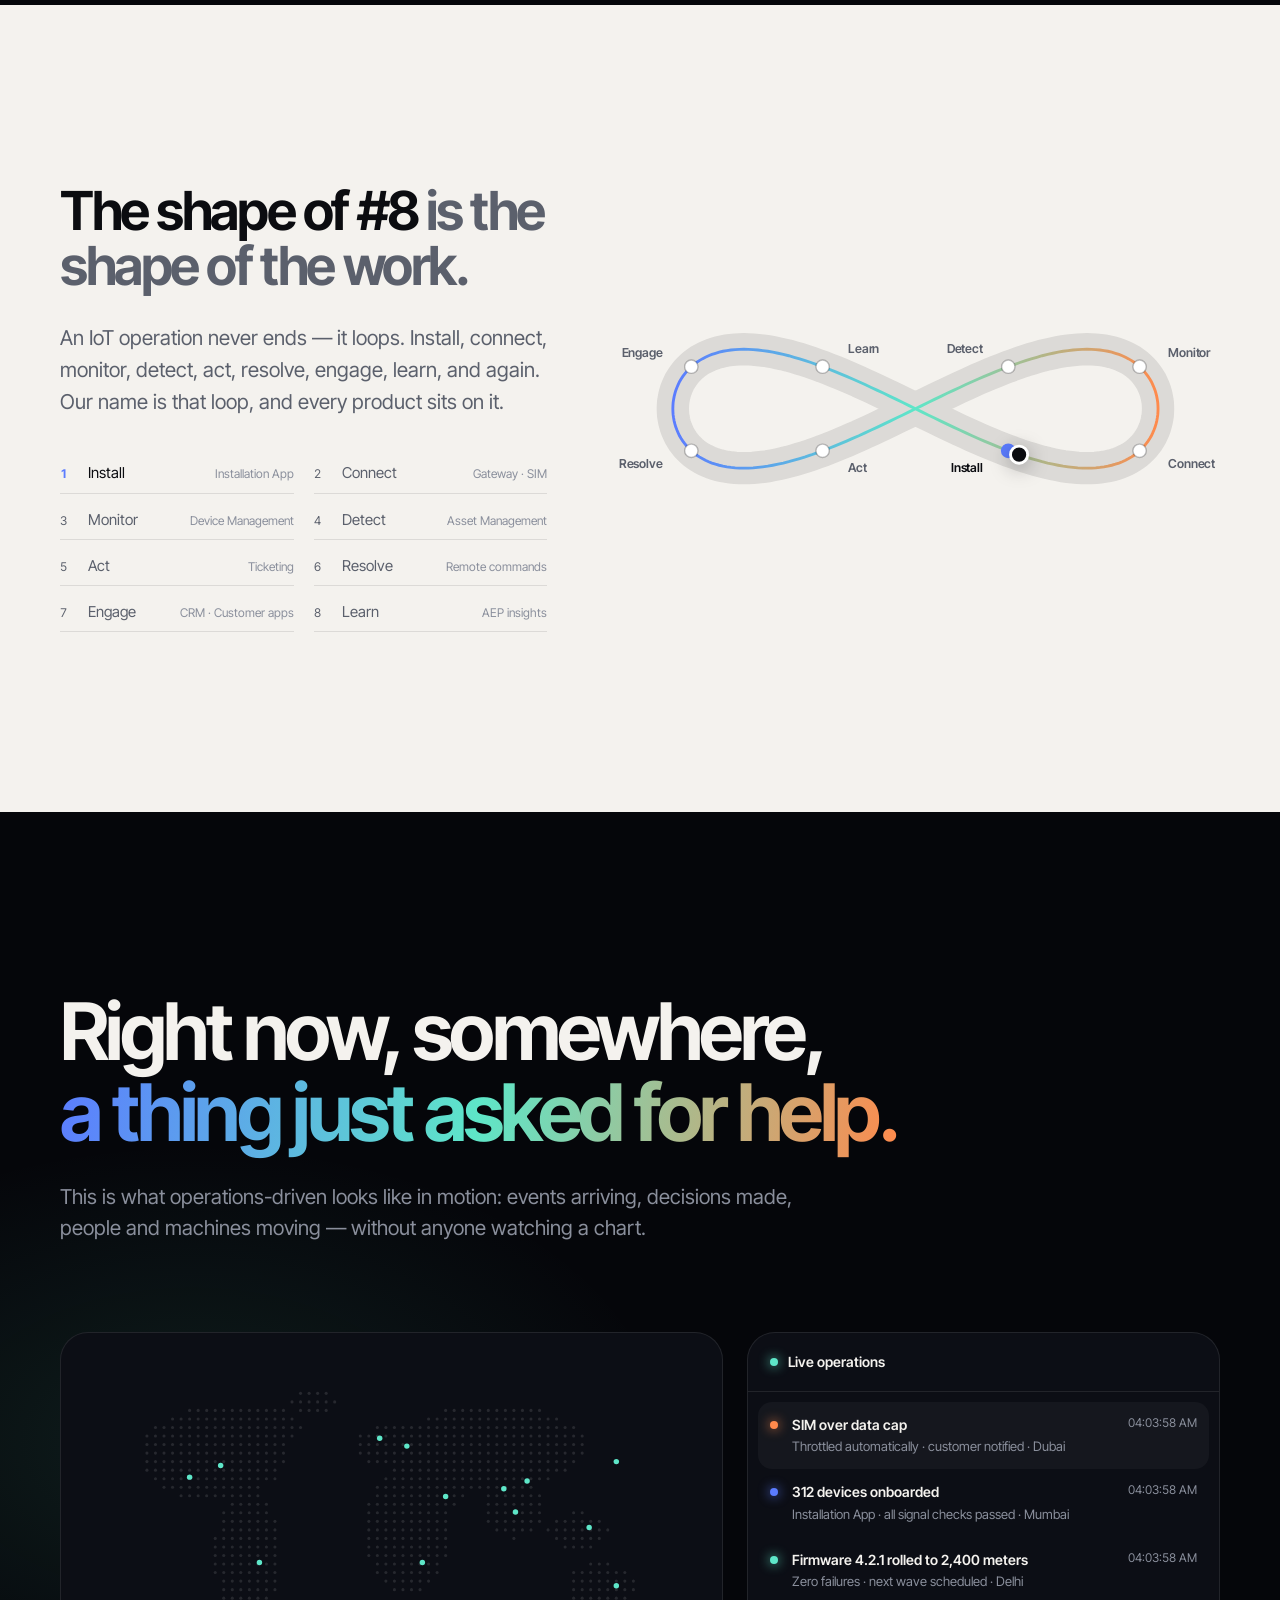
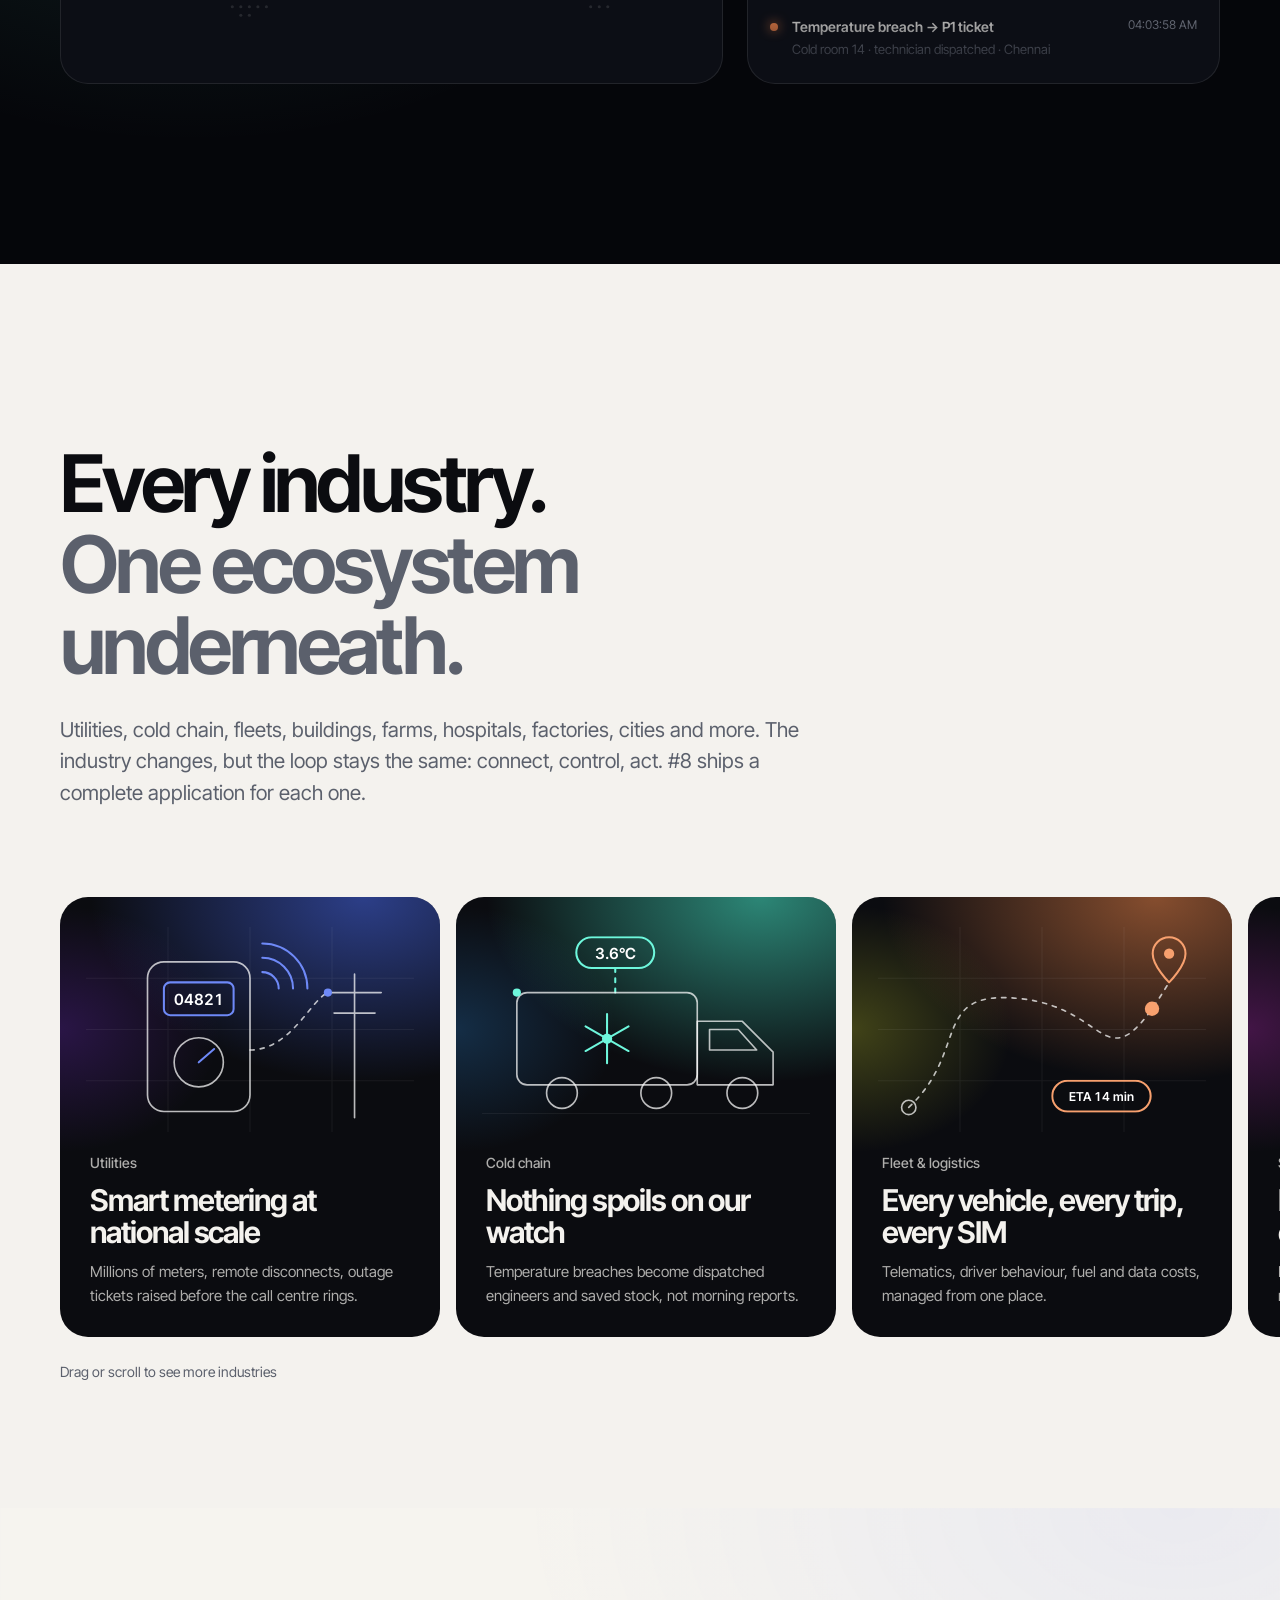
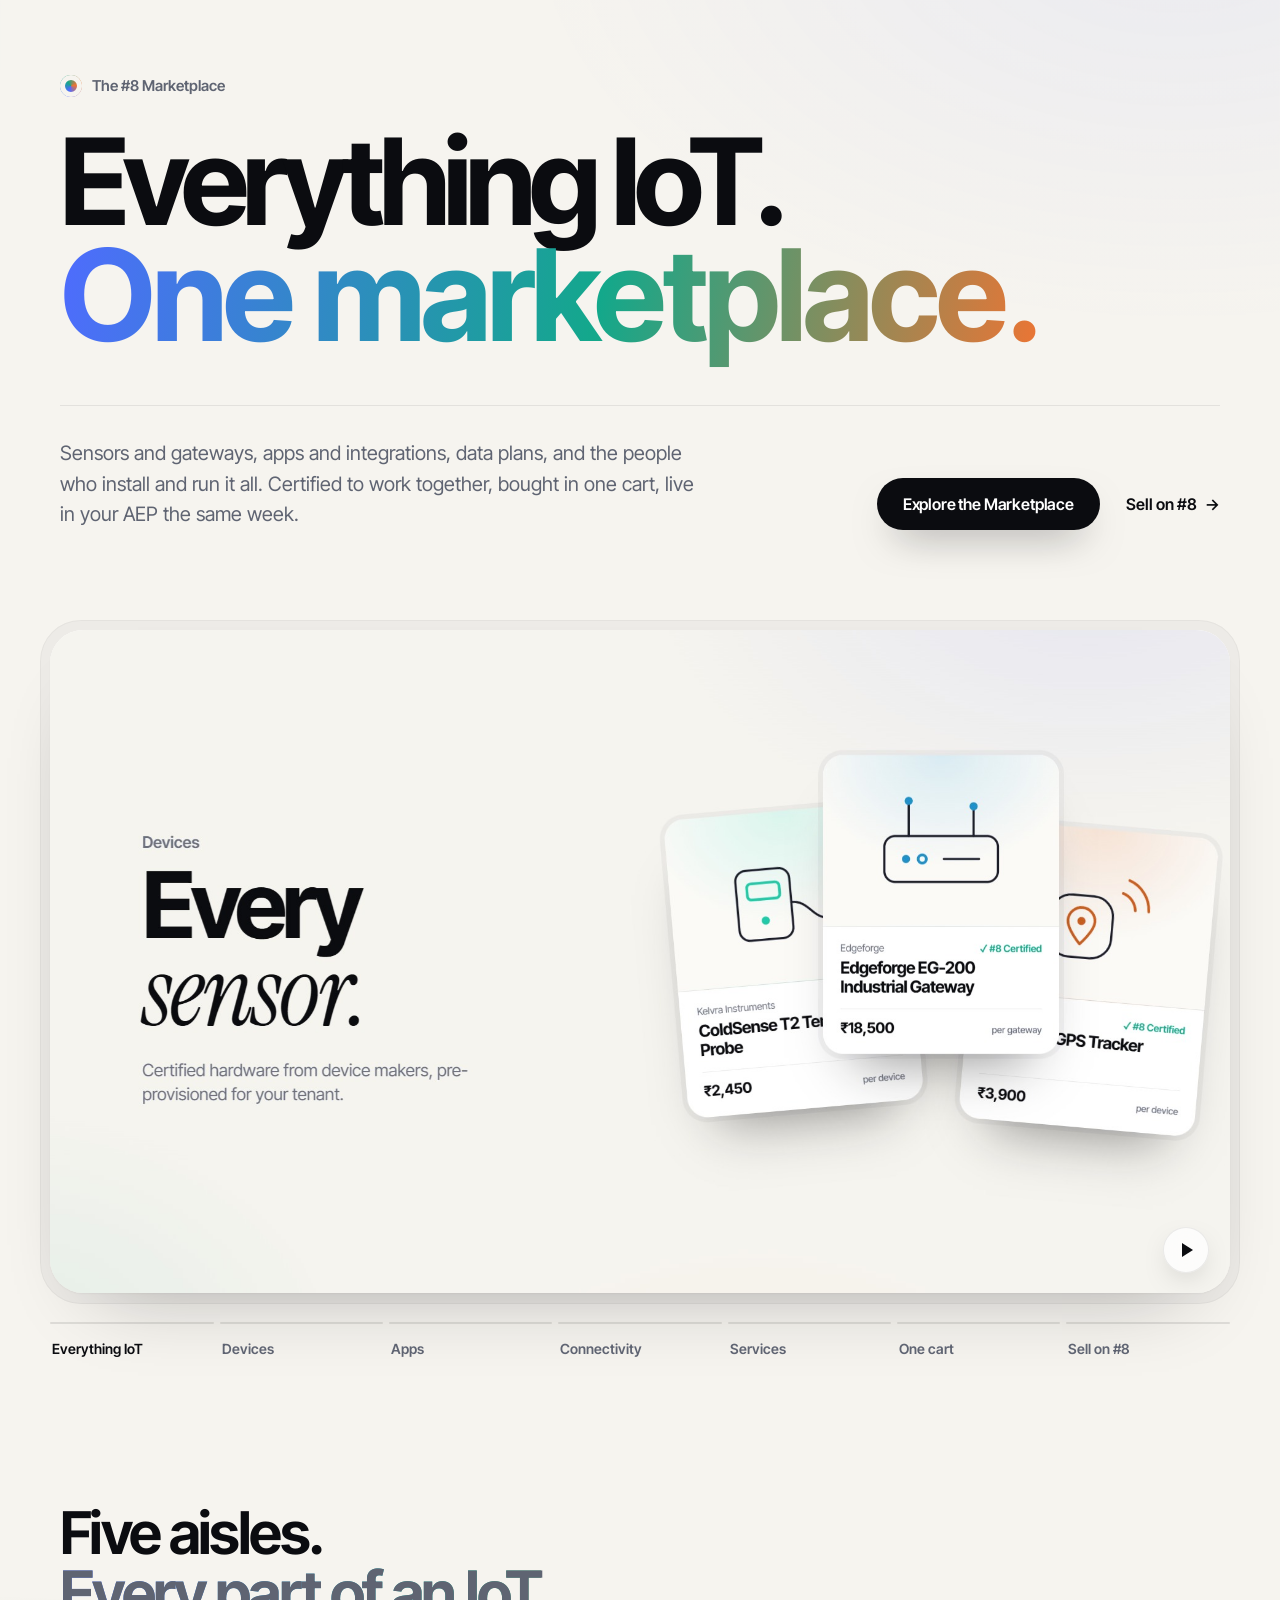
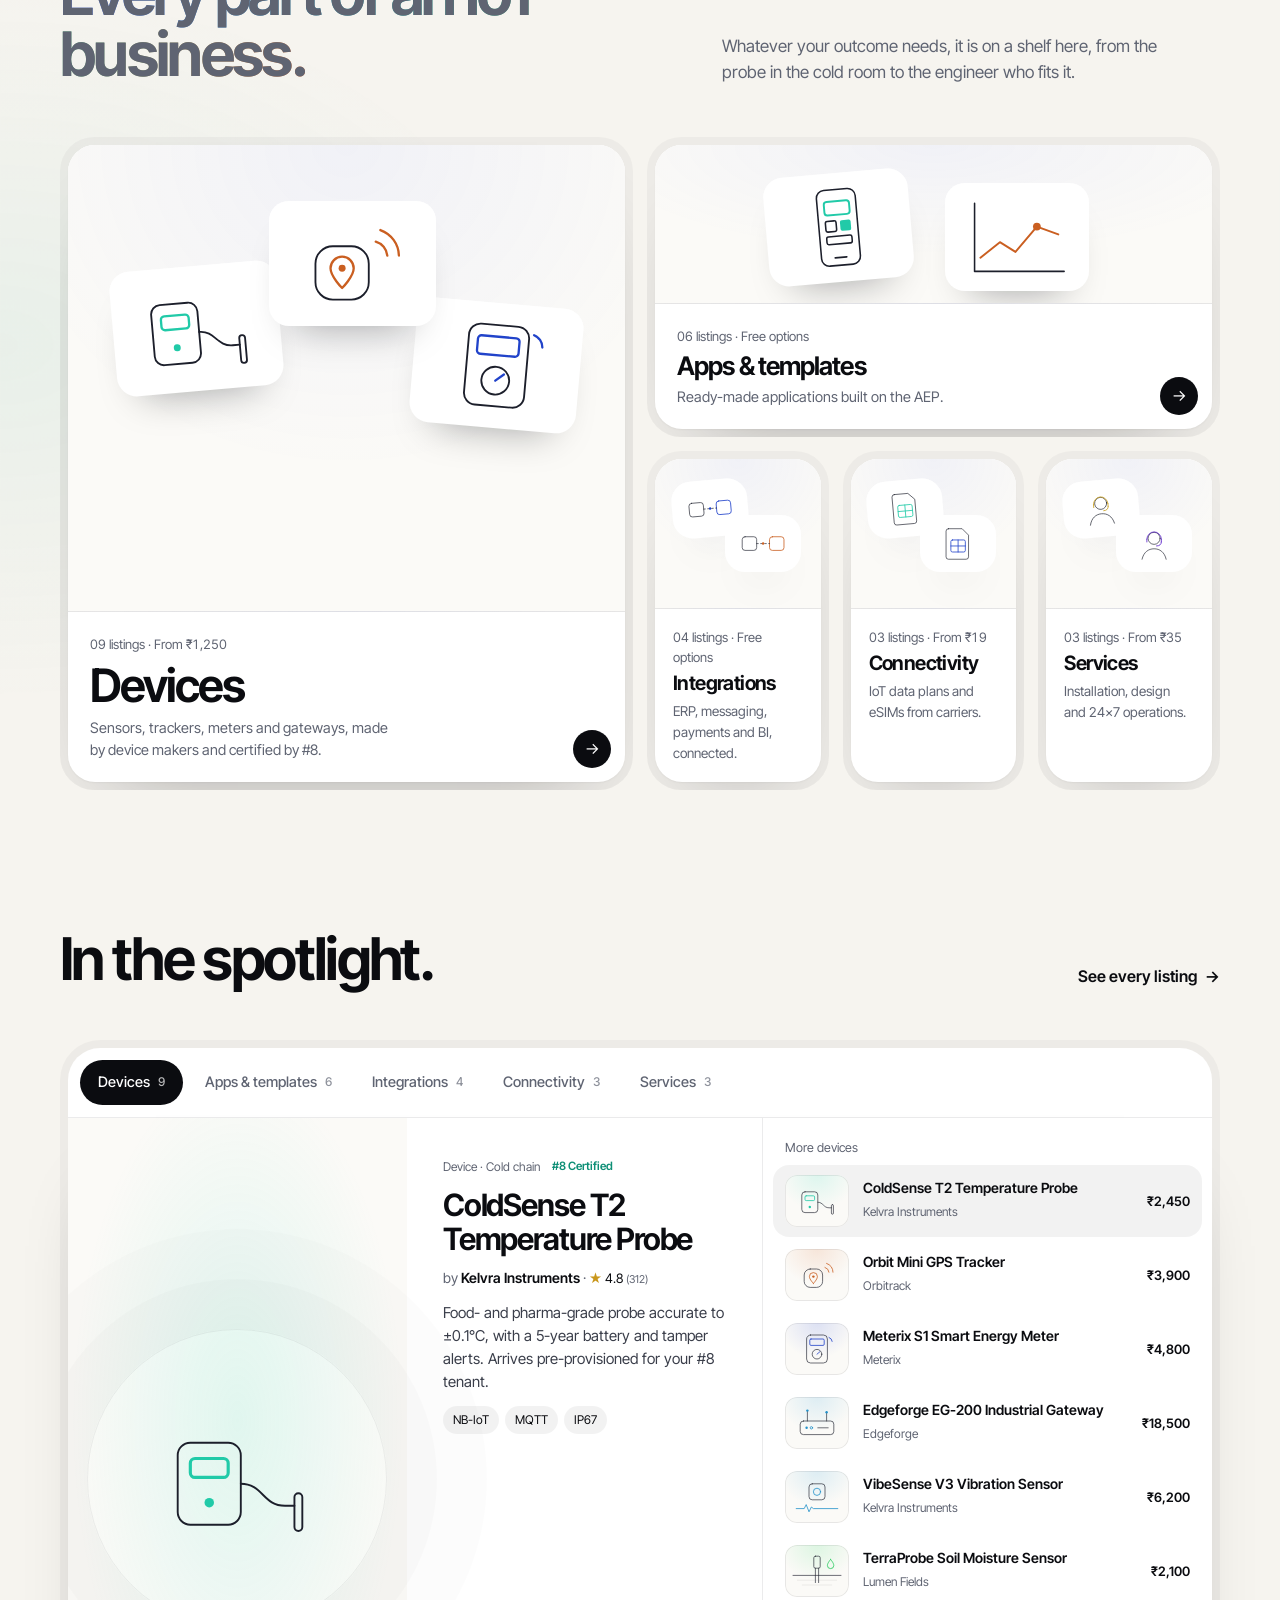
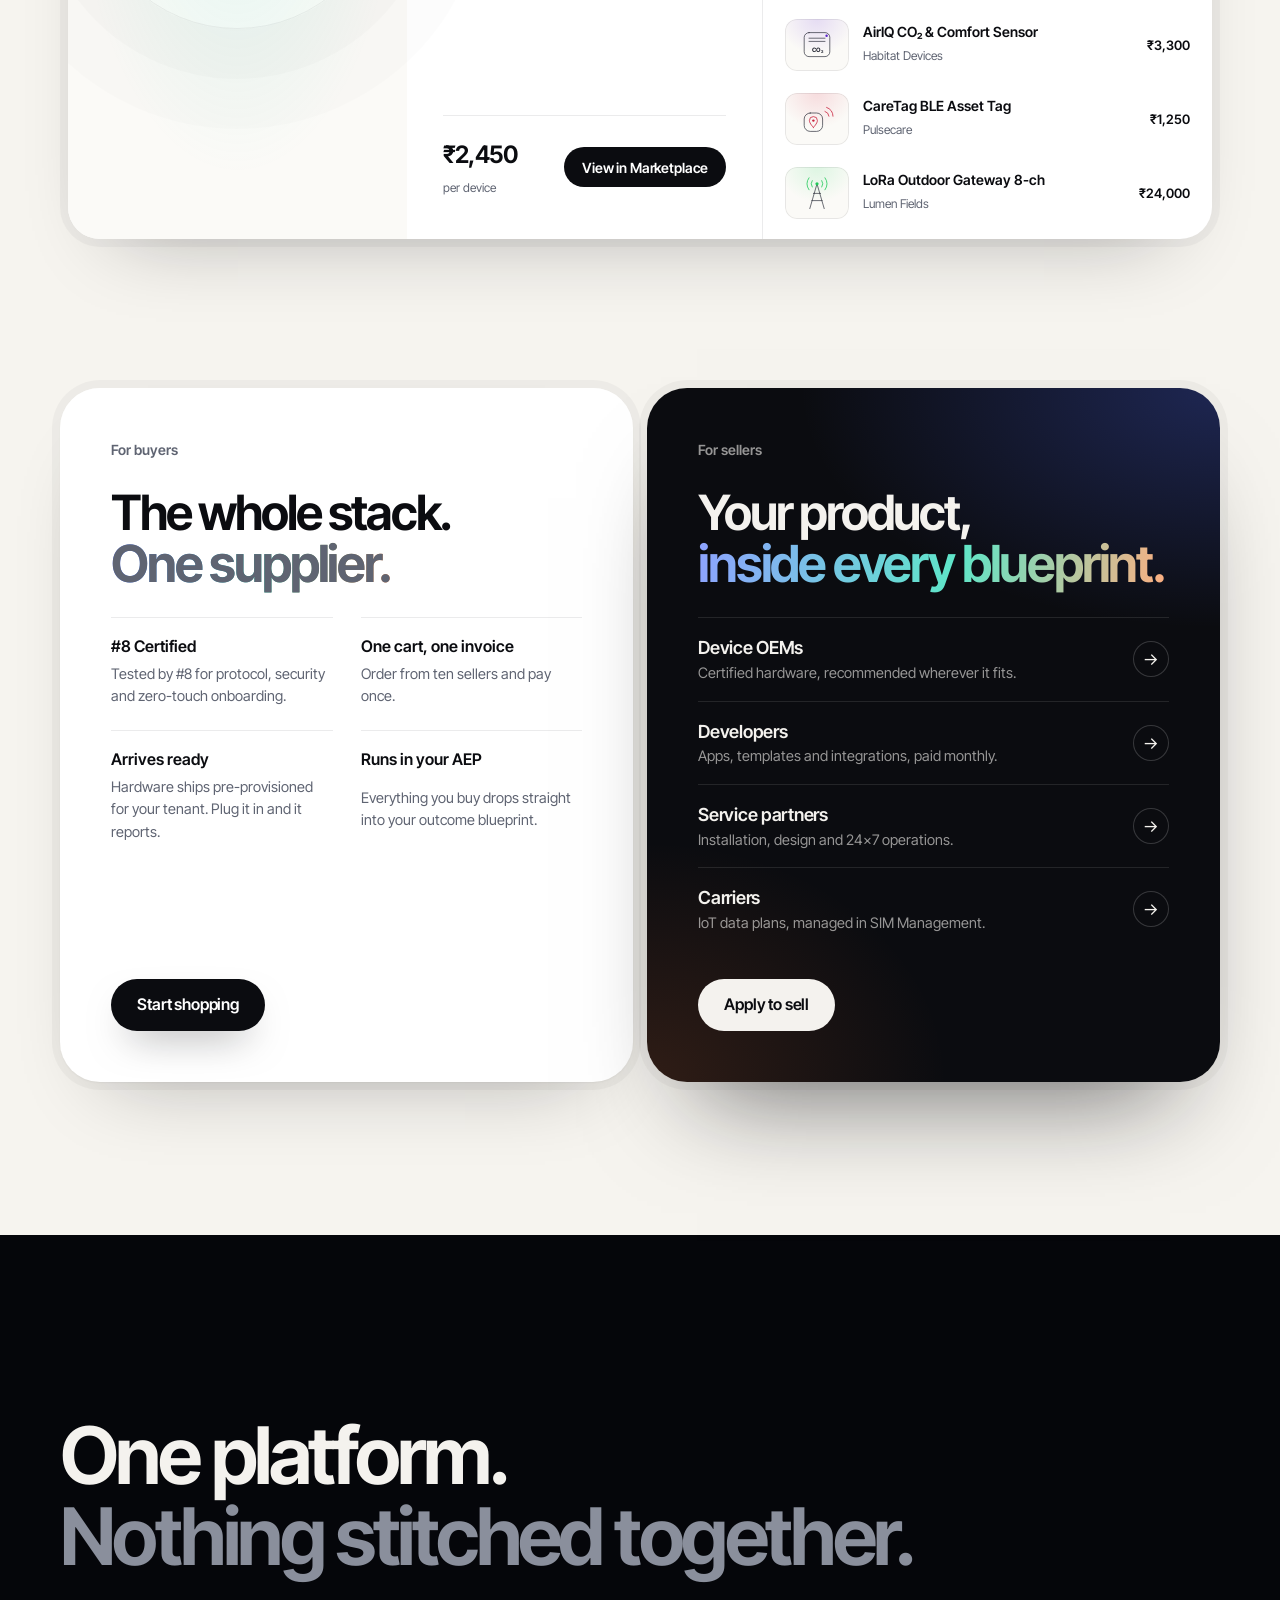
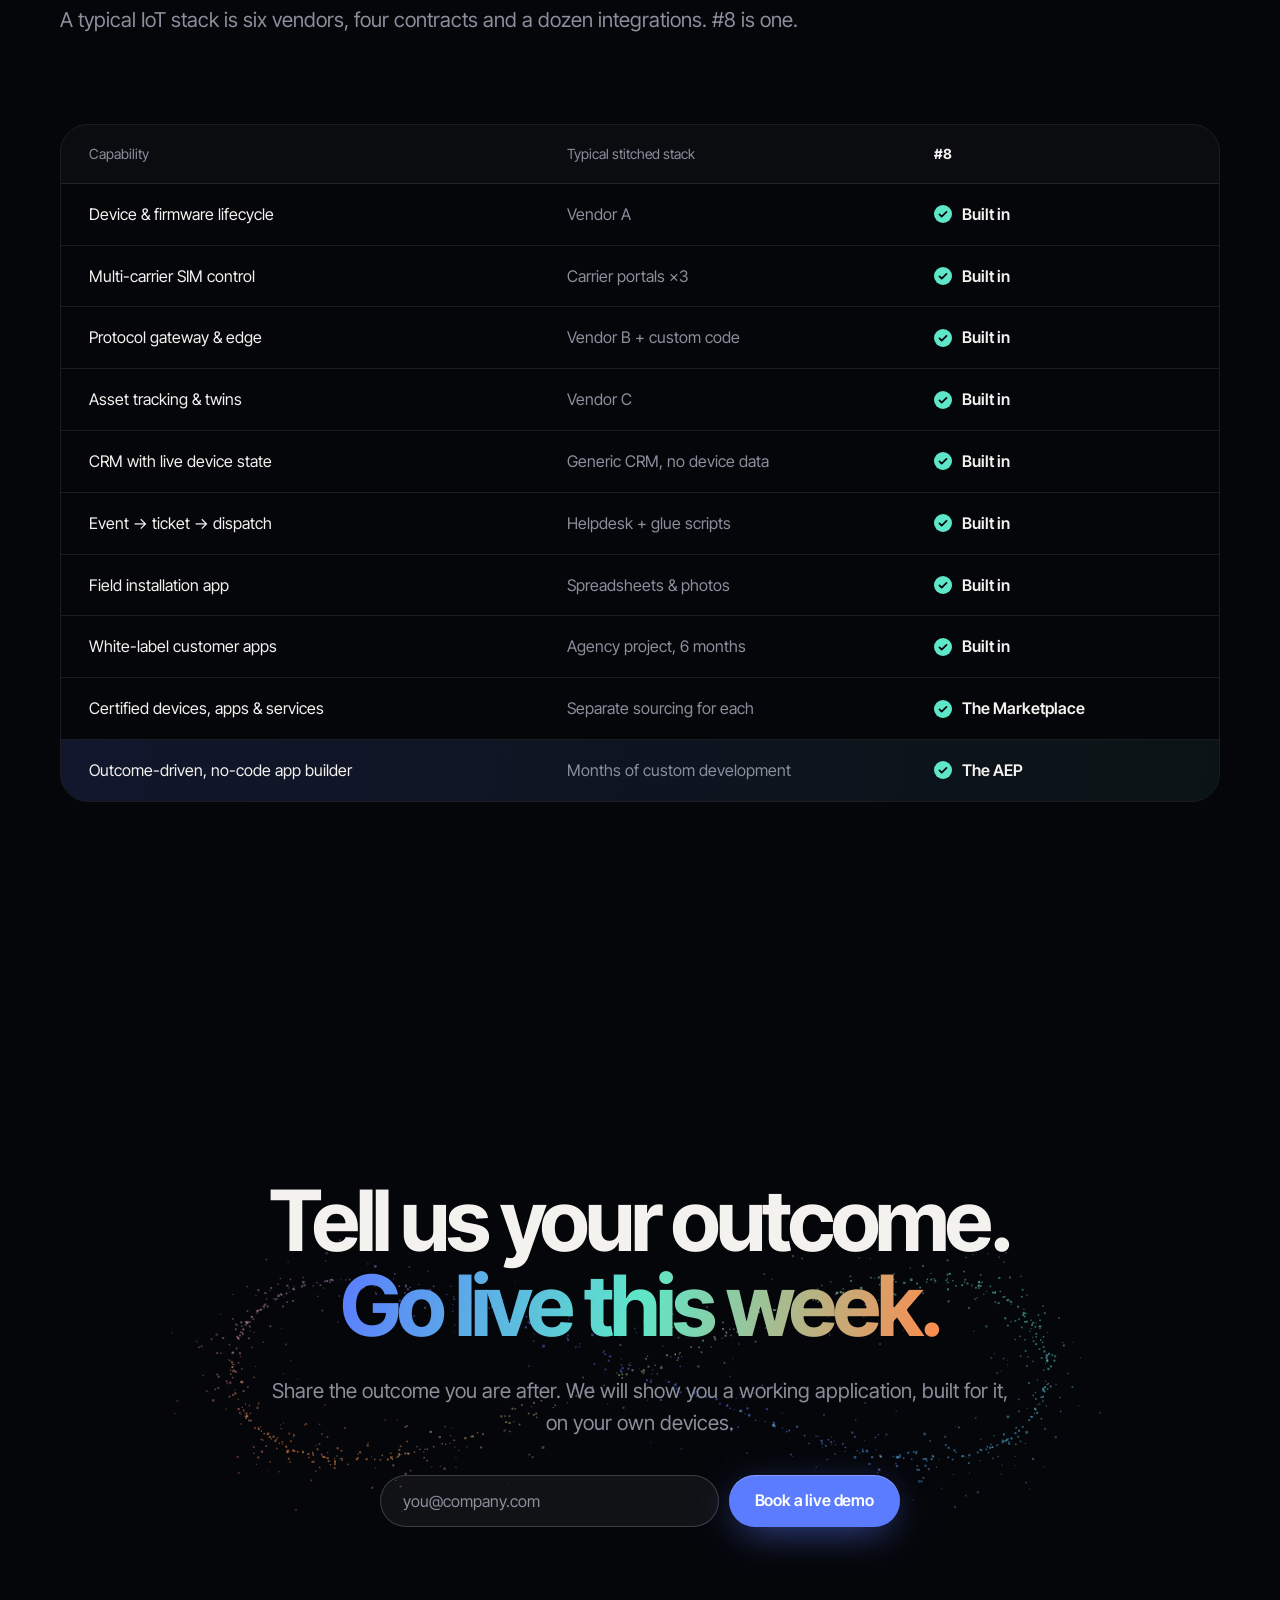
==== commit eef41a65: "Fix film playback, Marketplace card alignment and type consistency - Silent autoplay preview: first " ====
--- a/index.html
+++ b/index.html
@@ -161,6 +161,7 @@
               <span class="film__big-ic" aria-hidden="true"></span>
               <span class="film__big-txt"><b>Build any IoT application. Launch it this week.</b><small>Watch the film · 1:25 · sound on</small></span>
             </button>
+            <button type="button" class="film__hint" id="filmHint"><span class="film__hint-ic" aria-hidden="true"></span>Watch with sound</button>
             <div class="film__bar">
               <button type="button" class="film__btn" id="filmToggle" aria-label="Play"><span class="film__ic film__ic--play" aria-hidden="true"></span></button>
               <span class="film__time" id="filmTime">0:00 / 1:25</span>
--- a/assets/css/styles.css
+++ b/assets/css/styles.css
@@ -813,3 +813,16 @@
 .loop .display { font-size: clamp(36px, 4.2vw, 60px); }
 
 @media (max-width: 760px) { .film__big-txt { display: none; } }
+
+/* Film states: silent preview (autoplaying, muted) vs watching (started by the visitor, with sound) */
+.film.is-playing:not(.is-watching) .film__big { opacity: 0; pointer-events: none; }
+.film:not(.is-watching) .film__bar { opacity: 0 !important; pointer-events: none; }
+.film.has-played:not(.is-playing):not(.is-watching) .film__big { opacity: 1; pointer-events: auto; }
+.film__video { cursor: pointer; }
+.film__hint { position: absolute; left: 22px; bottom: 22px; z-index: 3; display: inline-flex; align-items: center; gap: 10px; height: 46px; padding: 0 20px 0 14px; border-radius: 999px;
+  background: rgba(11,12,16,.78); color: #fff; font-size: 15px; font-weight: 600; backdrop-filter: blur(10px); -webkit-backdrop-filter: blur(10px);
+  box-shadow: 0 14px 30px -12px rgba(11,12,16,.6); opacity: 0; transform: translateY(8px); pointer-events: none; transition: opacity 300ms ease, transform 400ms var(--ease-out), background-color 200ms ease; }
+.film.is-playing:not(.is-watching) .film__hint { opacity: 1; transform: none; pointer-events: auto; }
+.film__hint:hover { background: rgba(11,12,16,.92); }
+.film__hint-ic { width: 26px; height: 26px; border-radius: 50%; background: var(--signal); position: relative; flex: none; }
+.film__hint-ic::after { content: ''; position: absolute; left: 10px; top: 8px; border-left: 9px solid #fff; border-top: 5px solid transparent; border-bottom: 5px solid transparent; }
--- a/assets/css/marketplace-lux.css
+++ b/assets/css/marketplace-lux.css
@@ -203,3 +203,32 @@
 @media (prefers-reduced-motion: reduce) {
   .aisle__obj, .aisle__go, .duo__who i, .mkt__link span { transition: none; }
 }
+
+/* Alignment fix: cards never grow past their grid column; small aisles get a fixed art band
+   and a title size that fits the narrow column, so all three line up edge to edge. */
+.aisle { min-width: 0; overflow: hidden; }
+.aisle__art { overflow: hidden; }
+.aisle--2, .aisle--3, .aisle--4 { grid-template-rows: 150px 1fr; }
+.aisle--2 .aisle__art, .aisle--3 .aisle__art, .aisle--4 .aisle__art { min-height: 0; height: 150px; }
+.aisle--2 .aisle__obj, .aisle--3 .aisle__obj, .aisle--4 .aisle__obj { width: 46%; }
+.aisle--2 .aisle__obj--0, .aisle--3 .aisle__obj--0, .aisle--4 .aisle__obj--0 { left: 10%; top: 14%; }
+.aisle--2 .aisle__obj--1, .aisle--3 .aisle__obj--1, .aisle--4 .aisle__obj--1 { left: 42%; top: 38%; }
+.aisle--2 b, .aisle--3 b, .aisle--4 b { font-size: clamp(19px, 1.55vw, 24px); letter-spacing: -0.03em; overflow-wrap: anywhere; }
+.aisle--2 .aisle__body, .aisle--3 .aisle__body, .aisle--4 .aisle__body { padding: 18px 18px 18px; align-content: start; }
+@media (max-width: 1080px) {
+  .aisle--2, .aisle--3, .aisle--4 { grid-template-rows: 170px 1fr; }
+  .aisle--2 .aisle__art, .aisle--3 .aisle__art, .aisle--4 .aisle__art { height: 170px; }
+}
+@media (max-width: 1080px) {
+  .aisles .aisle--2 .aisle__obj, .aisles .aisle--3 .aisle__obj, .aisles .aisle--4 .aisle__obj { width: 30%; }
+  .aisles .aisle--2 .aisle__obj--0, .aisles .aisle--3 .aisle__obj--0, .aisles .aisle--4 .aisle__obj--0 { left: 18%; top: 16%; }
+  .aisles .aisle--2 .aisle__obj--1, .aisles .aisle--3 .aisle__obj--1, .aisles .aisle--4 .aisle__obj--1 { left: 48%; top: 30%; }
+}
+@media (max-width: 1080px) {
+  .aisles .aisle__body, .aisles .aisle--2 .aisle__body, .aisles .aisle--3 .aisle__body, .aisles .aisle--4 .aisle__body { padding-right: 72px; }
+}
+@media (max-width: 760px) {
+  .aisles .aisle--2 .aisle__obj, .aisles .aisle--3 .aisle__obj, .aisles .aisle--4 .aisle__obj { width: 36%; }
+  .aisles .aisle--2 .aisle__obj--0, .aisles .aisle--3 .aisle__obj--0, .aisles .aisle--4 .aisle__obj--0 { left: 12%; top: 14%; }
+  .aisles .aisle--2 .aisle__obj--1, .aisles .aisle--3 .aisle__obj--1, .aisles .aisle--4 .aisle__obj--1 { left: 50%; top: 32%; }
+}
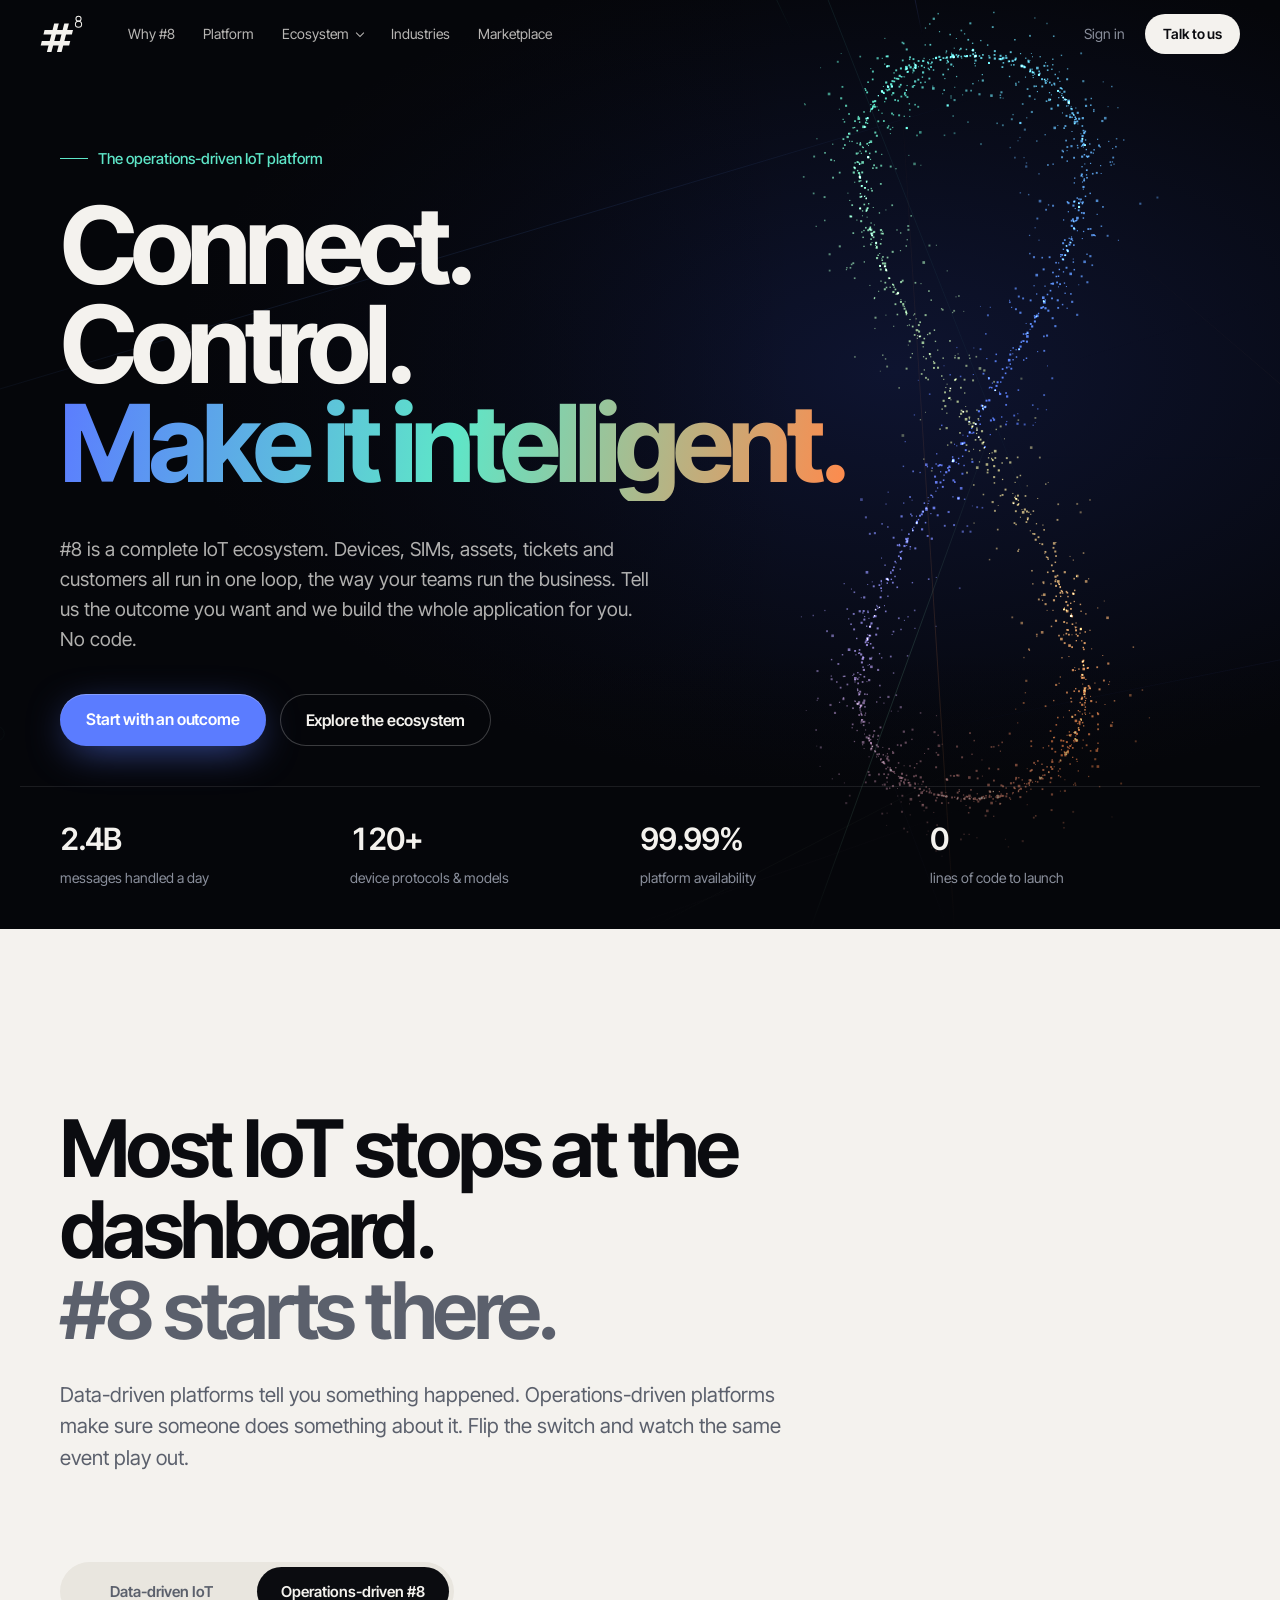
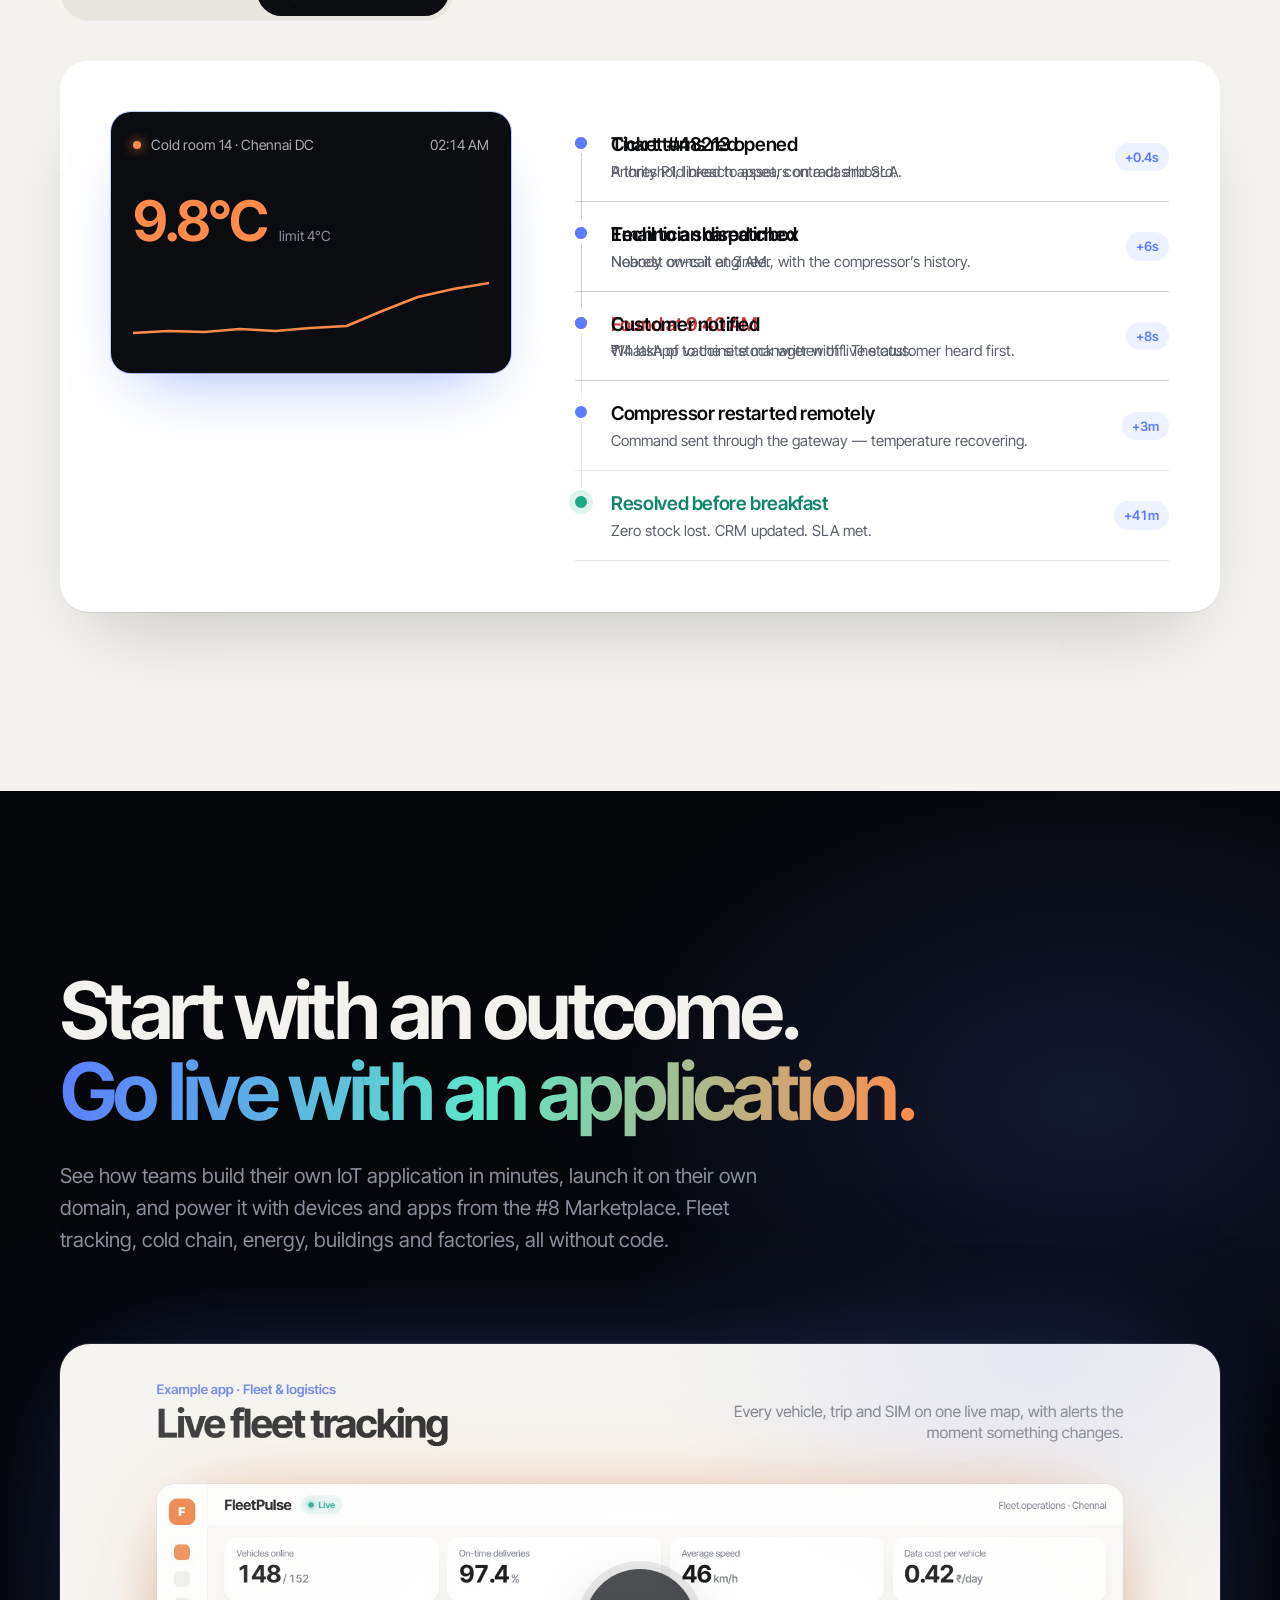
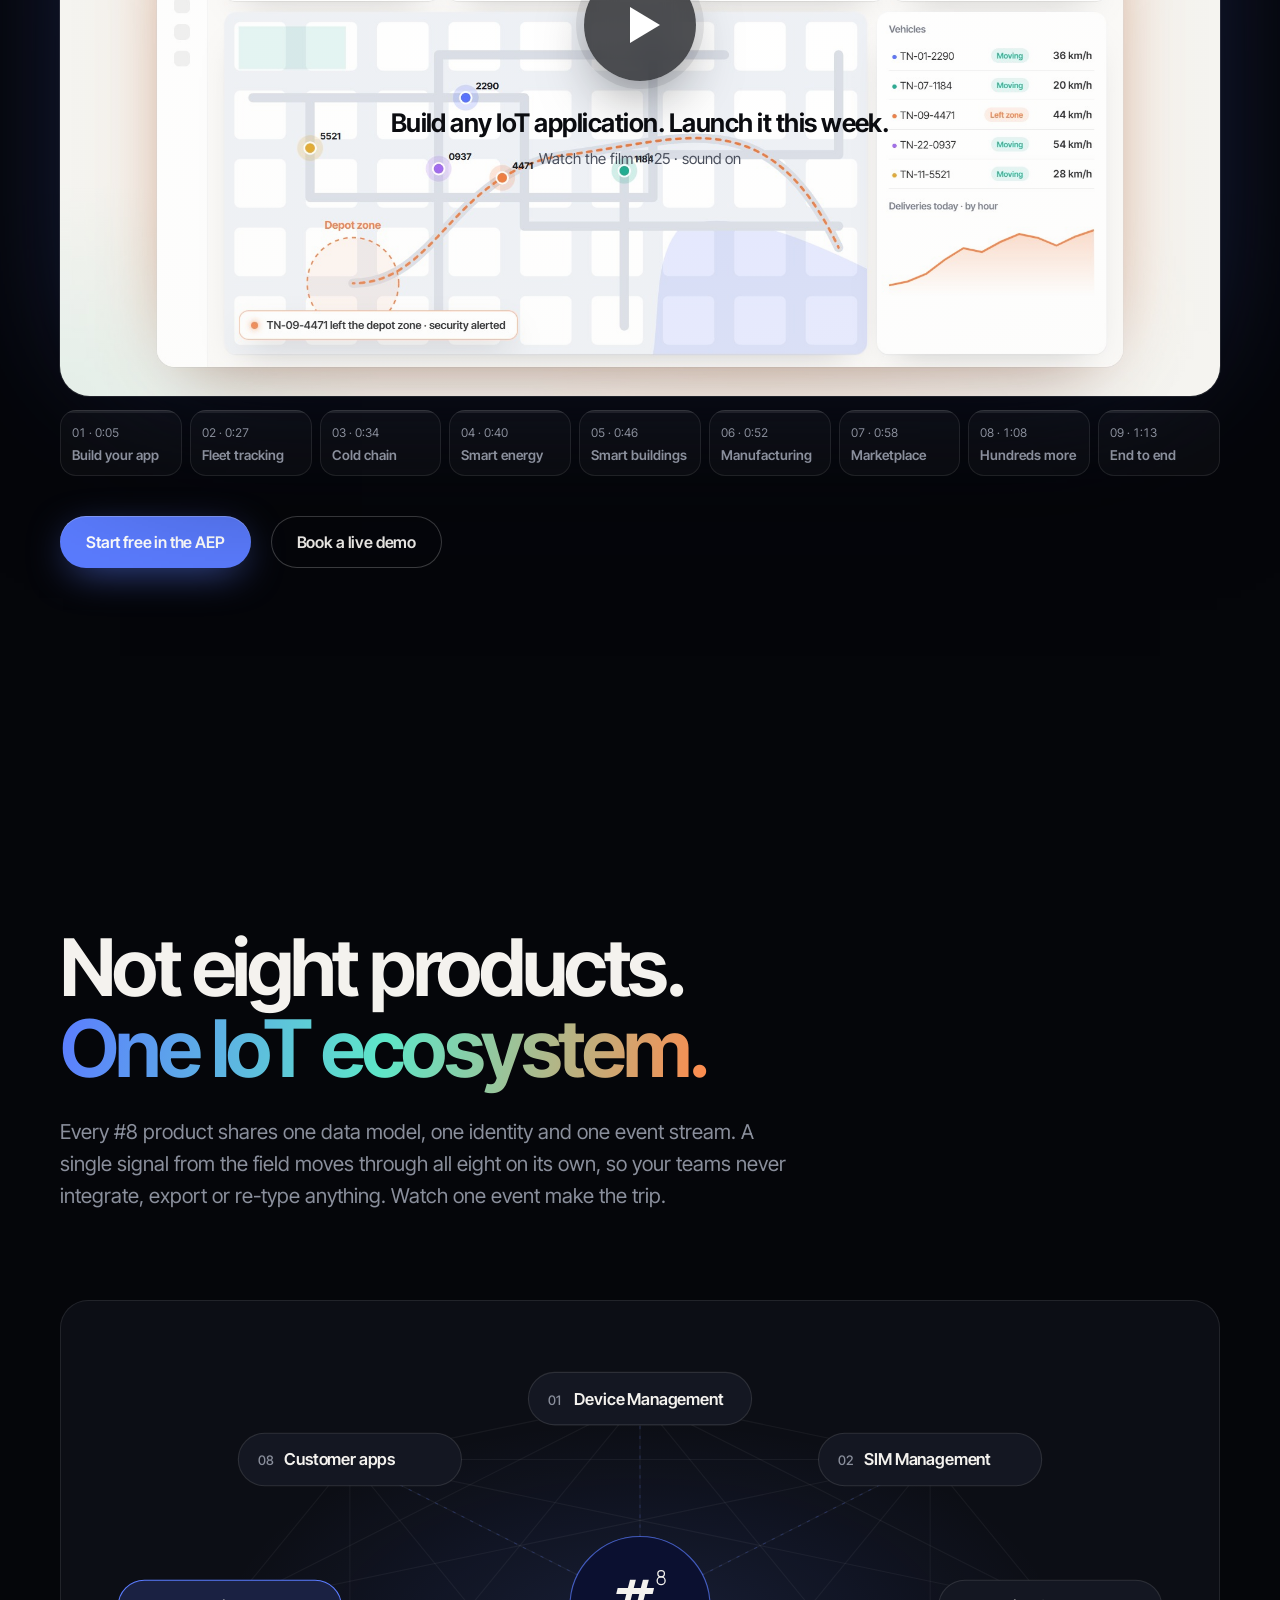
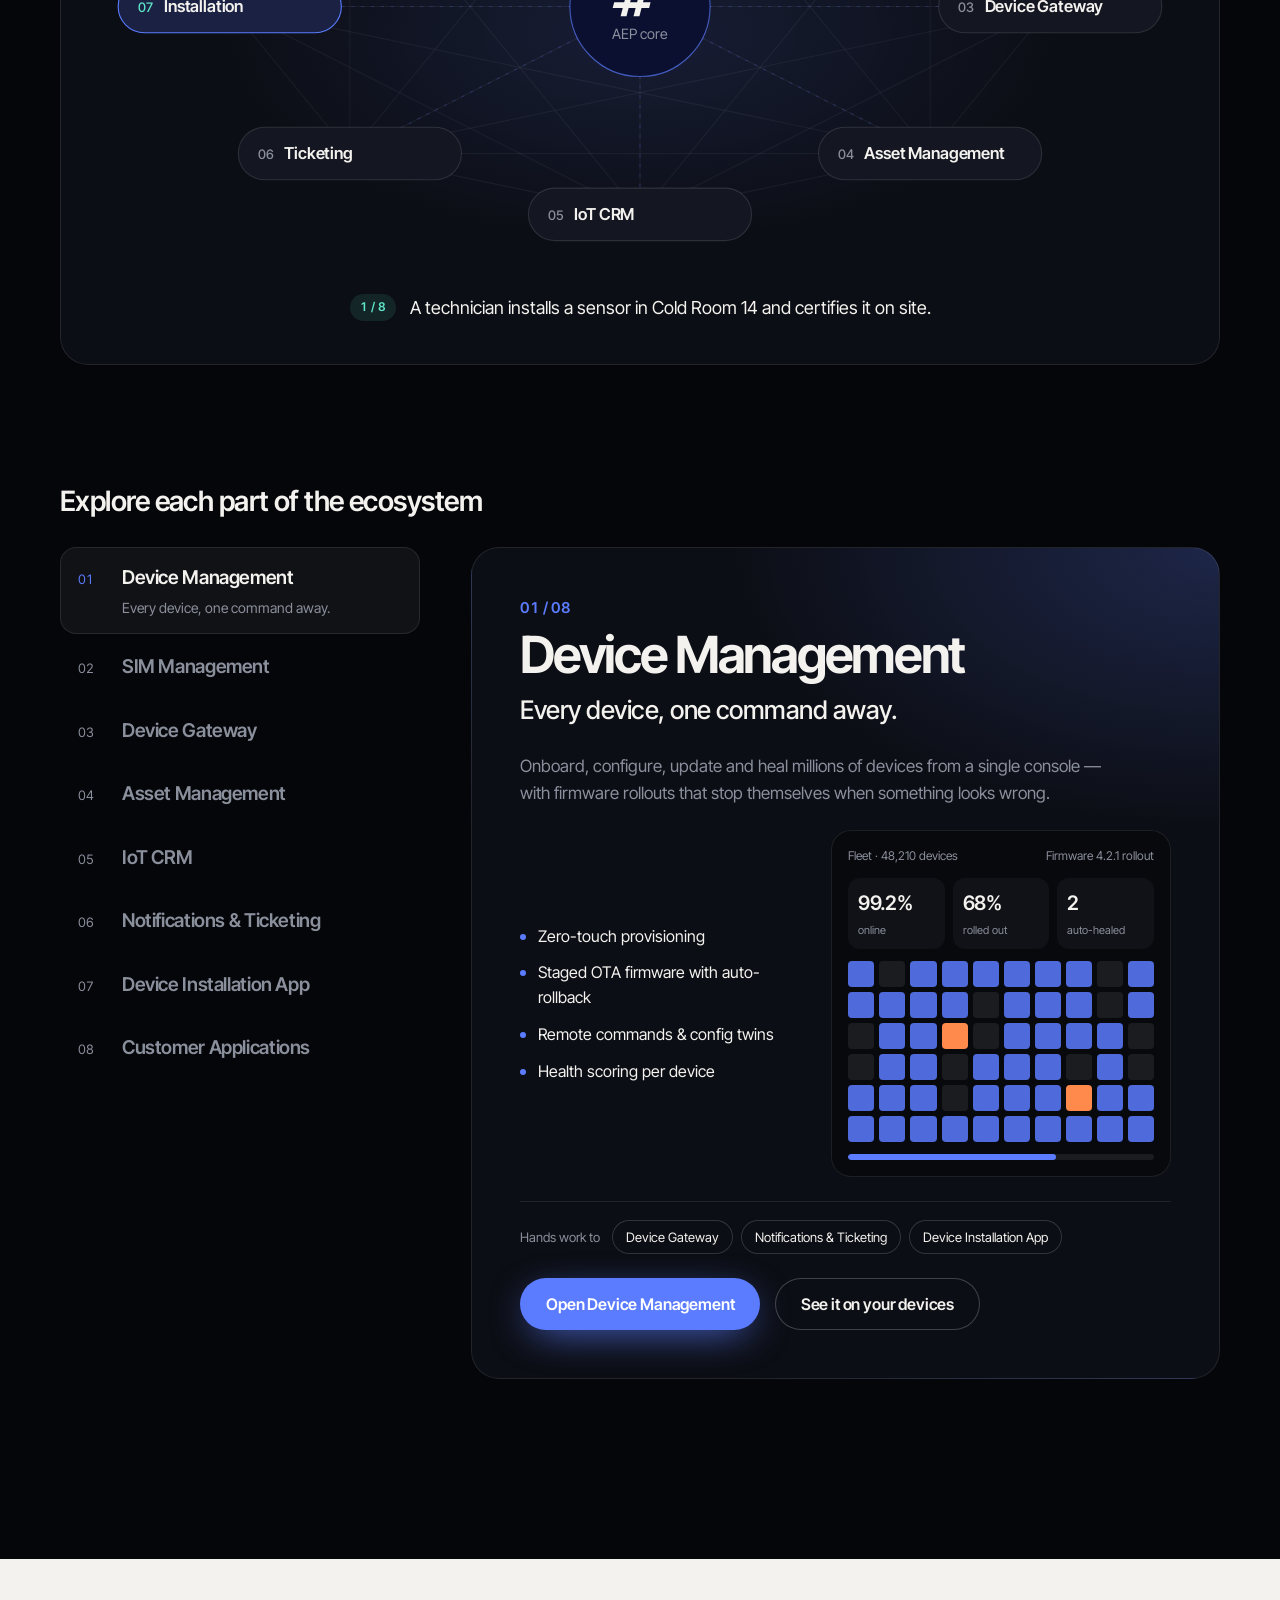
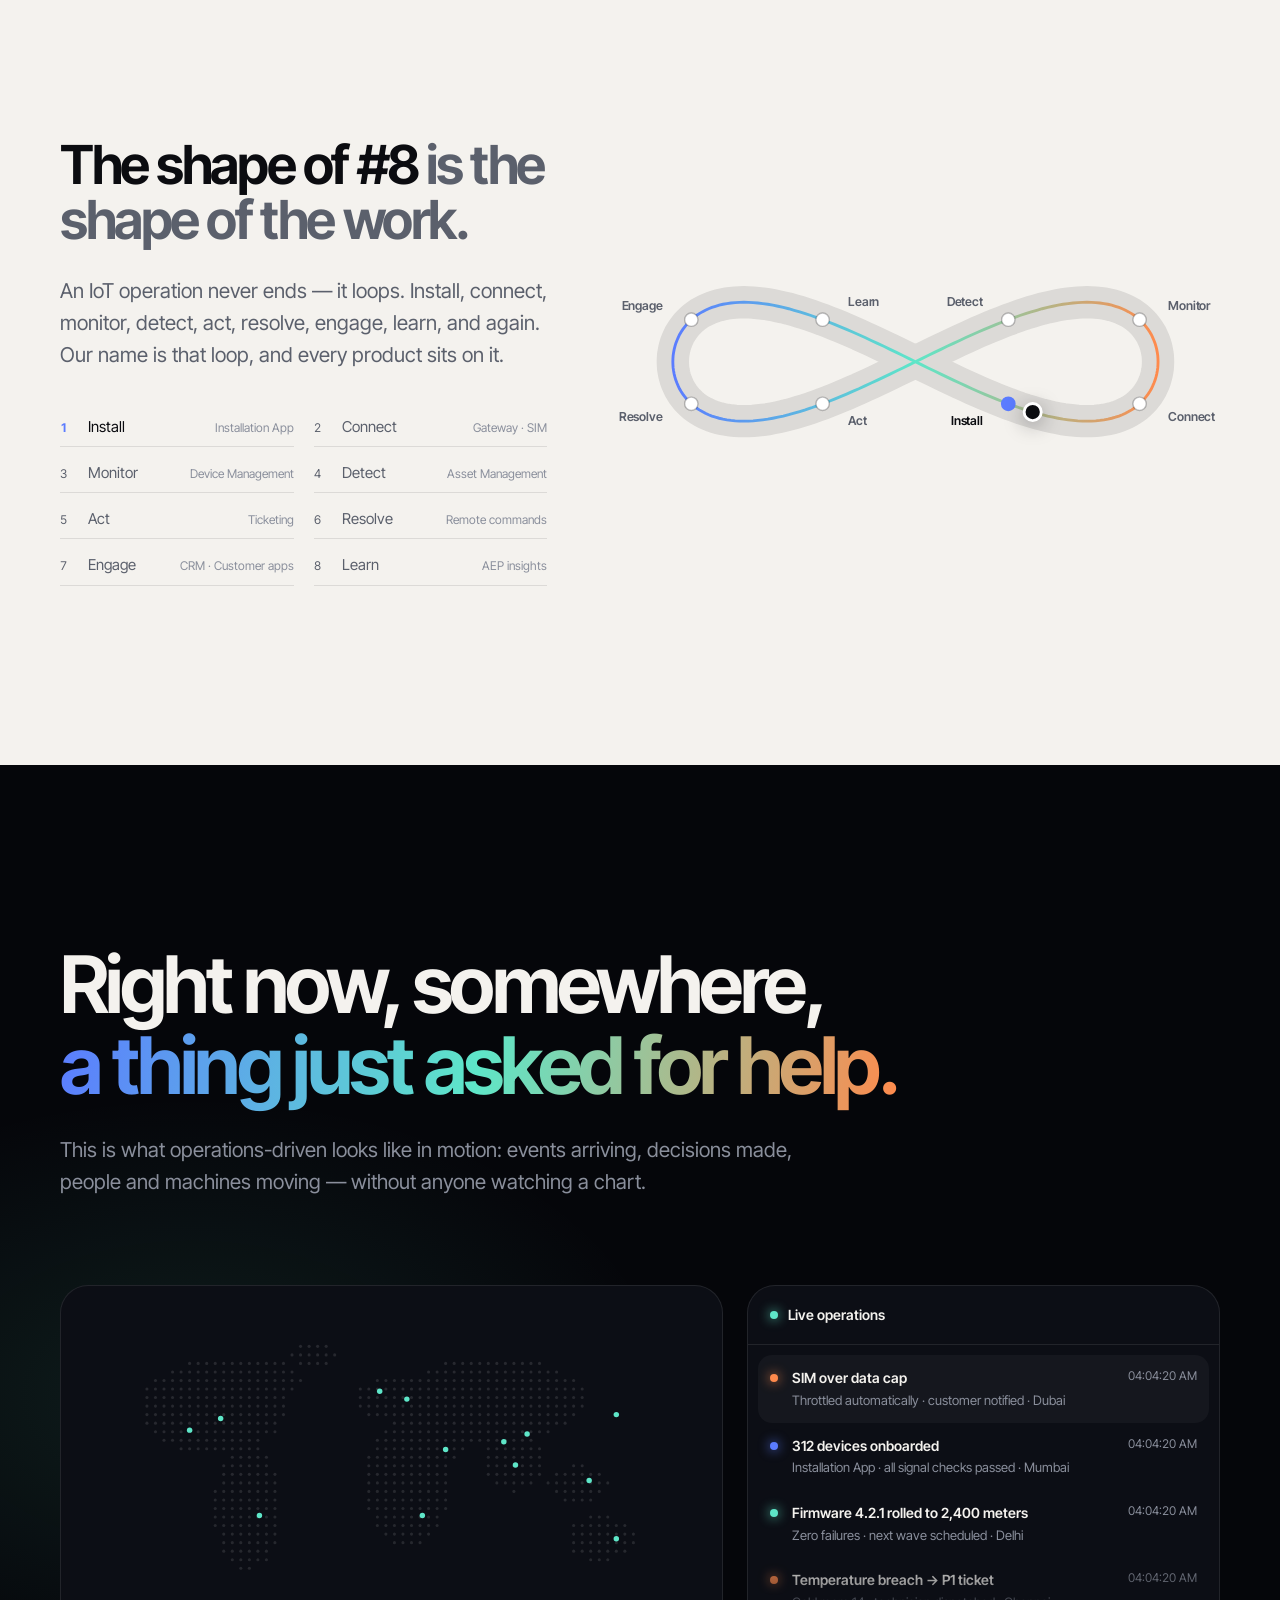
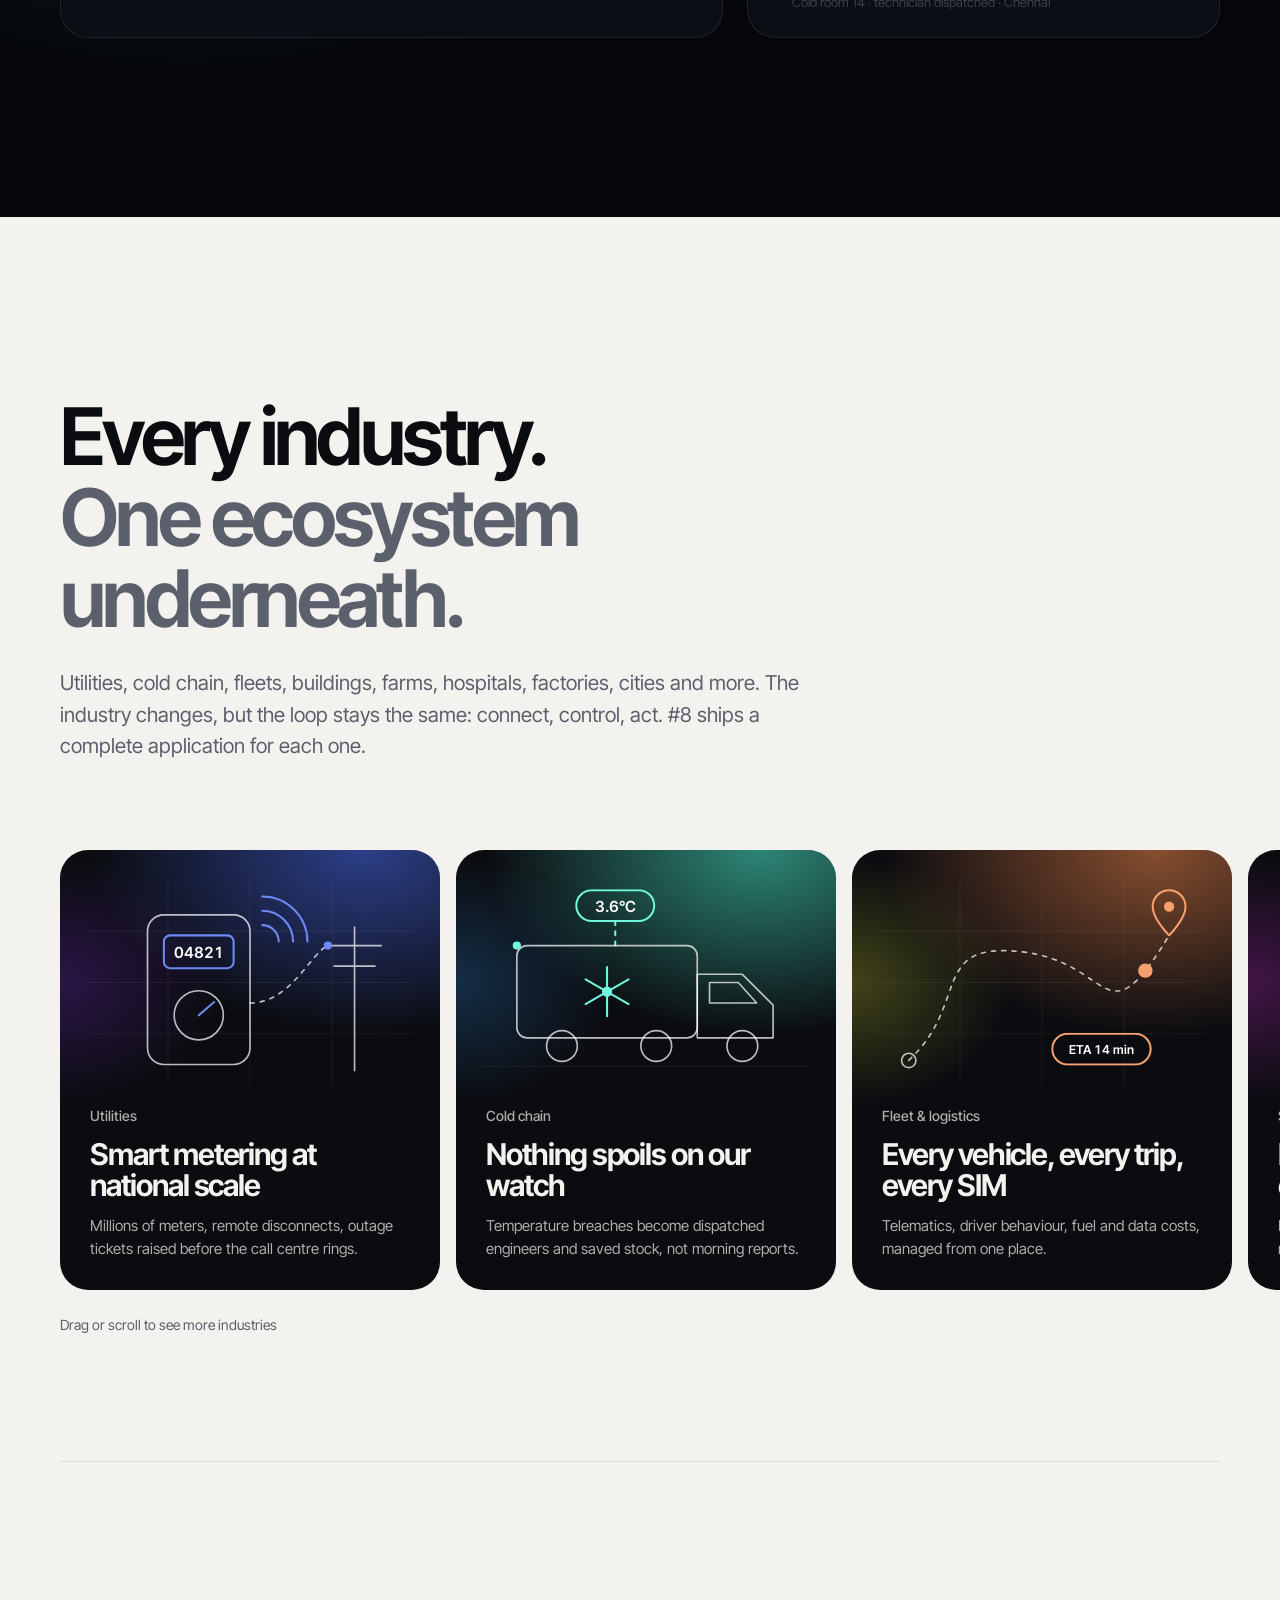
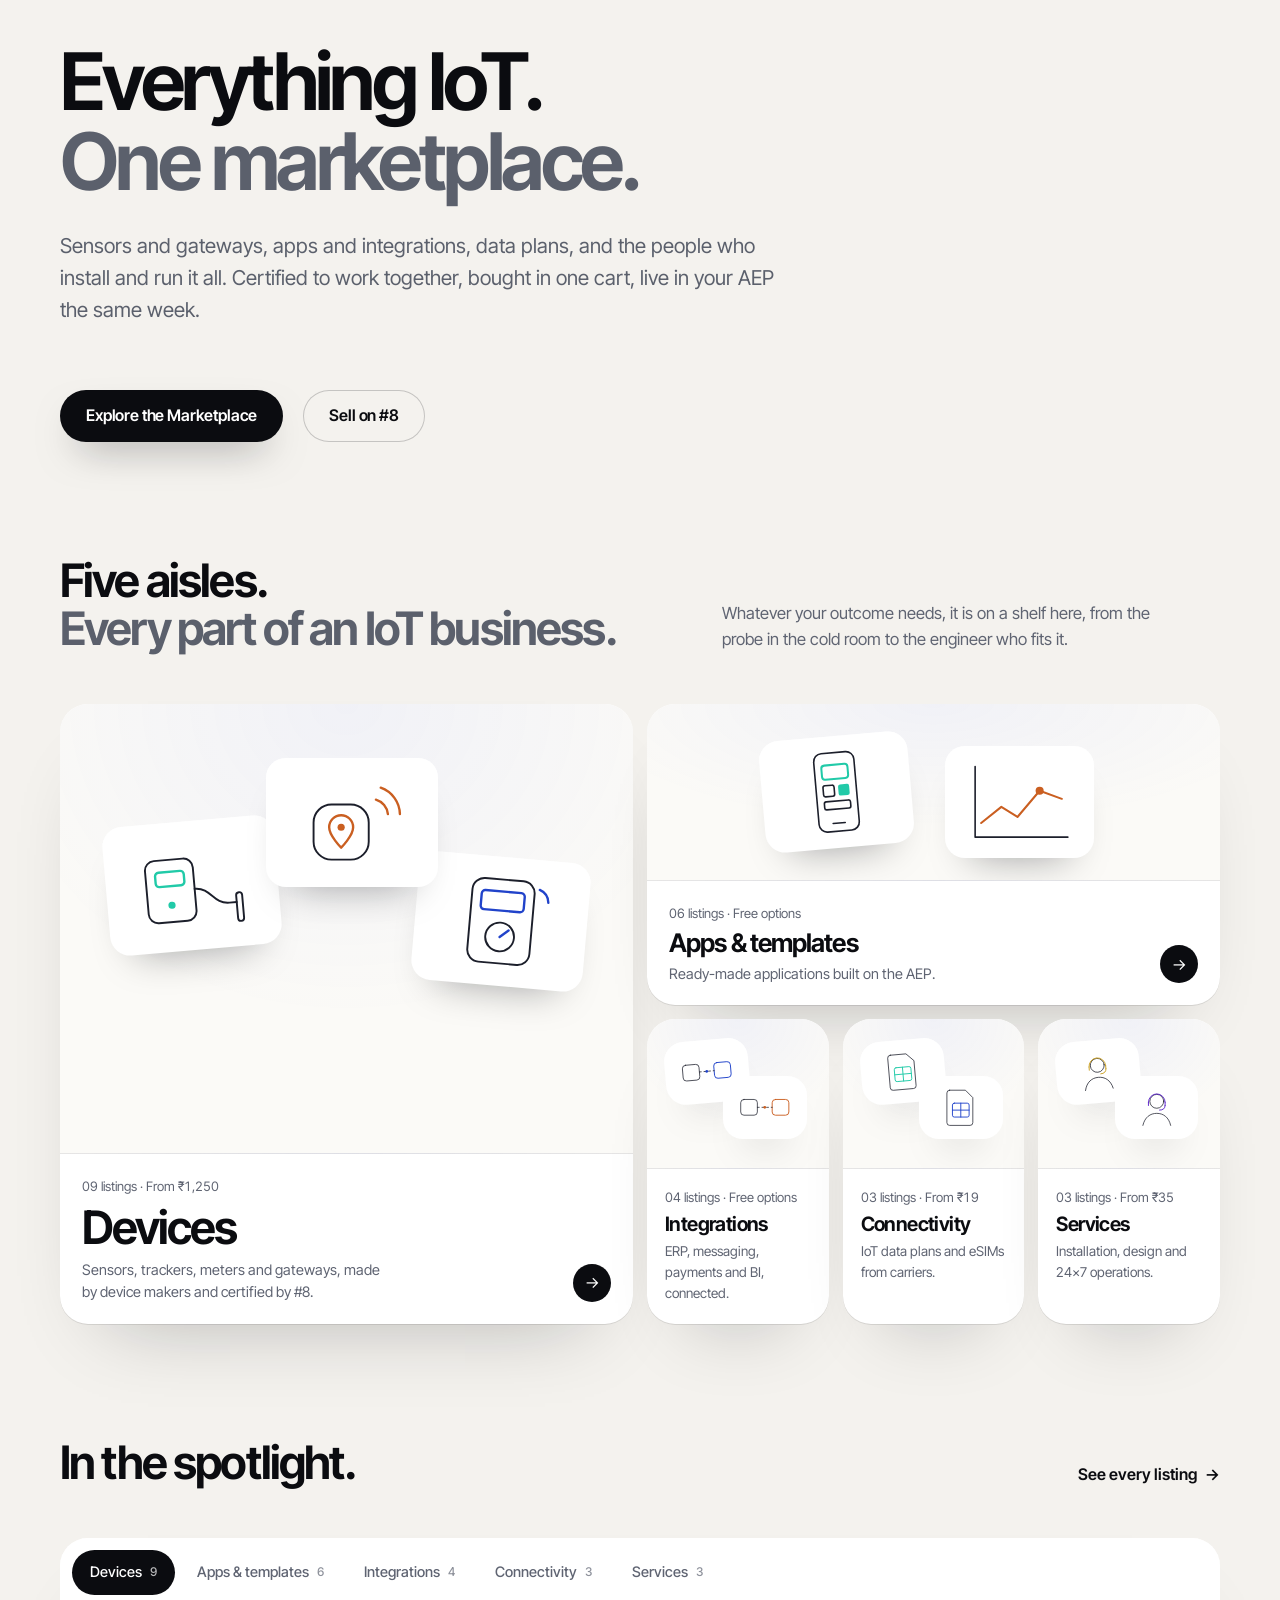
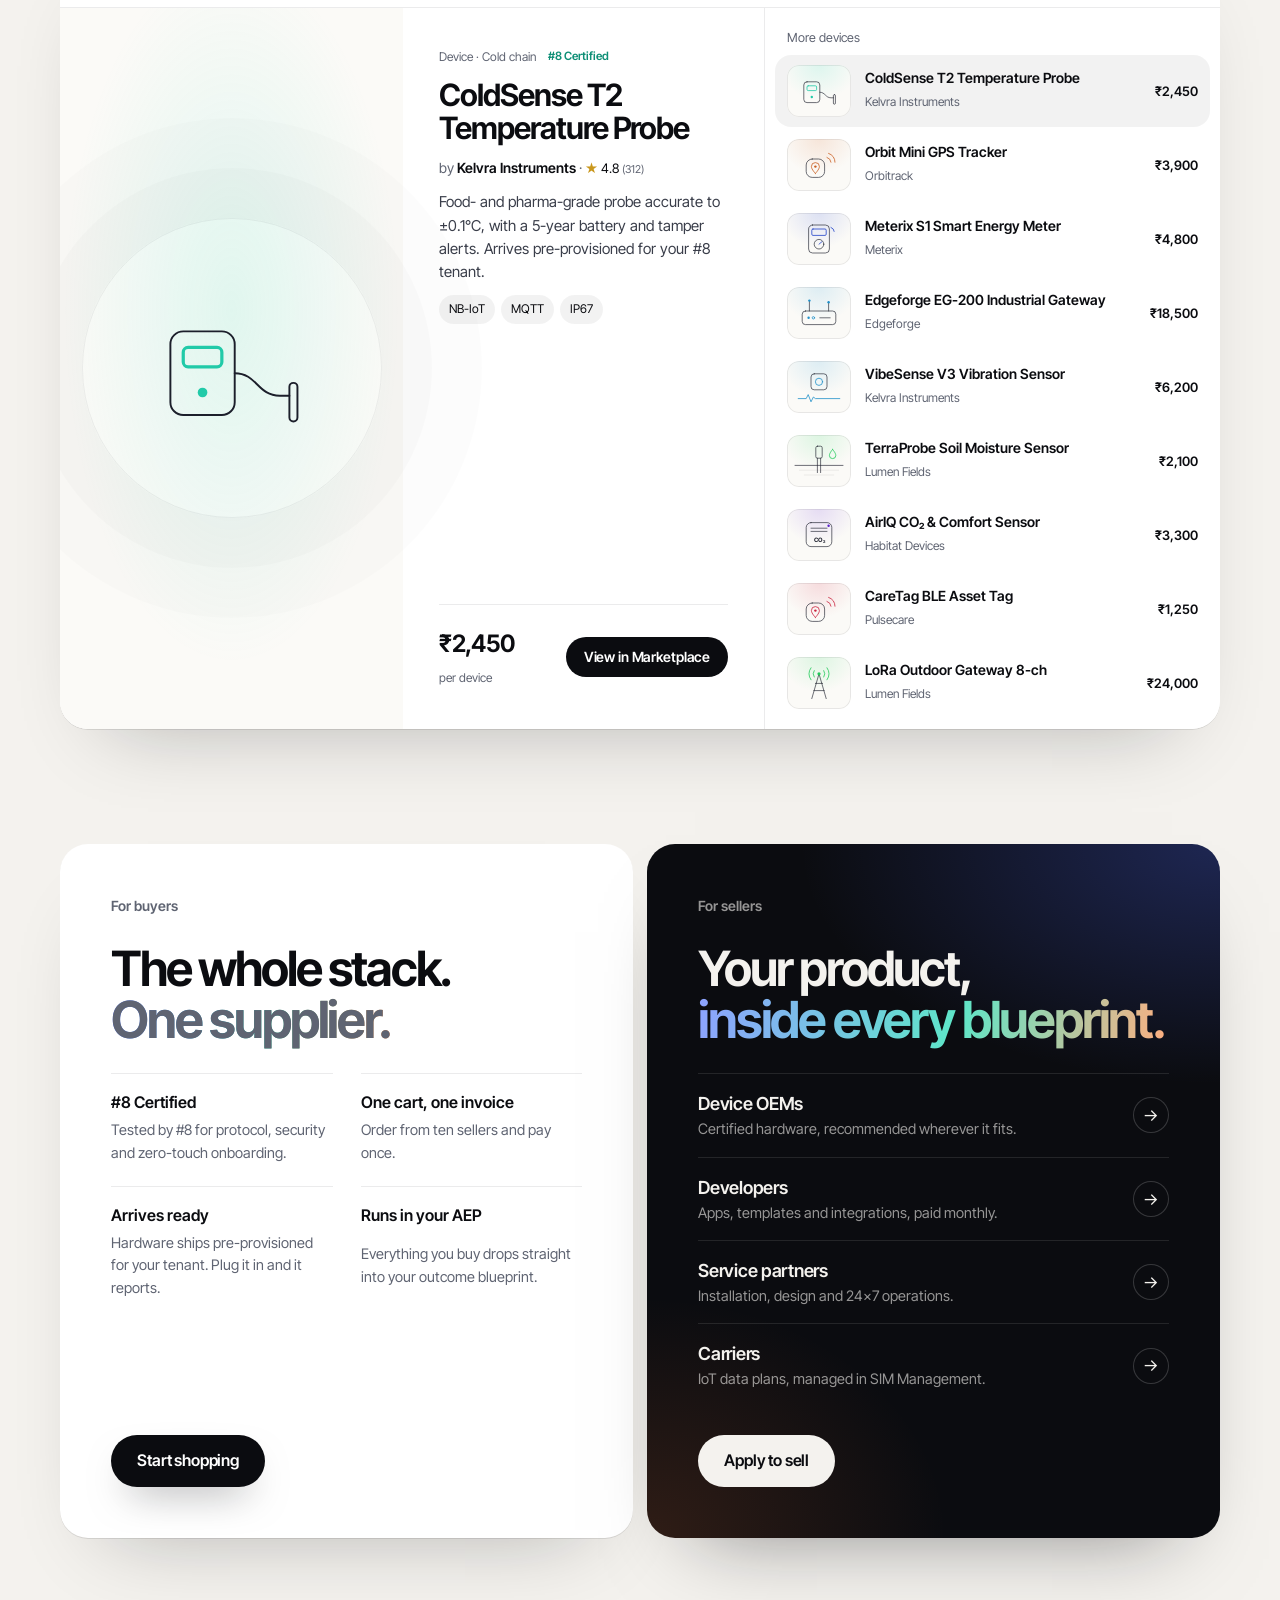
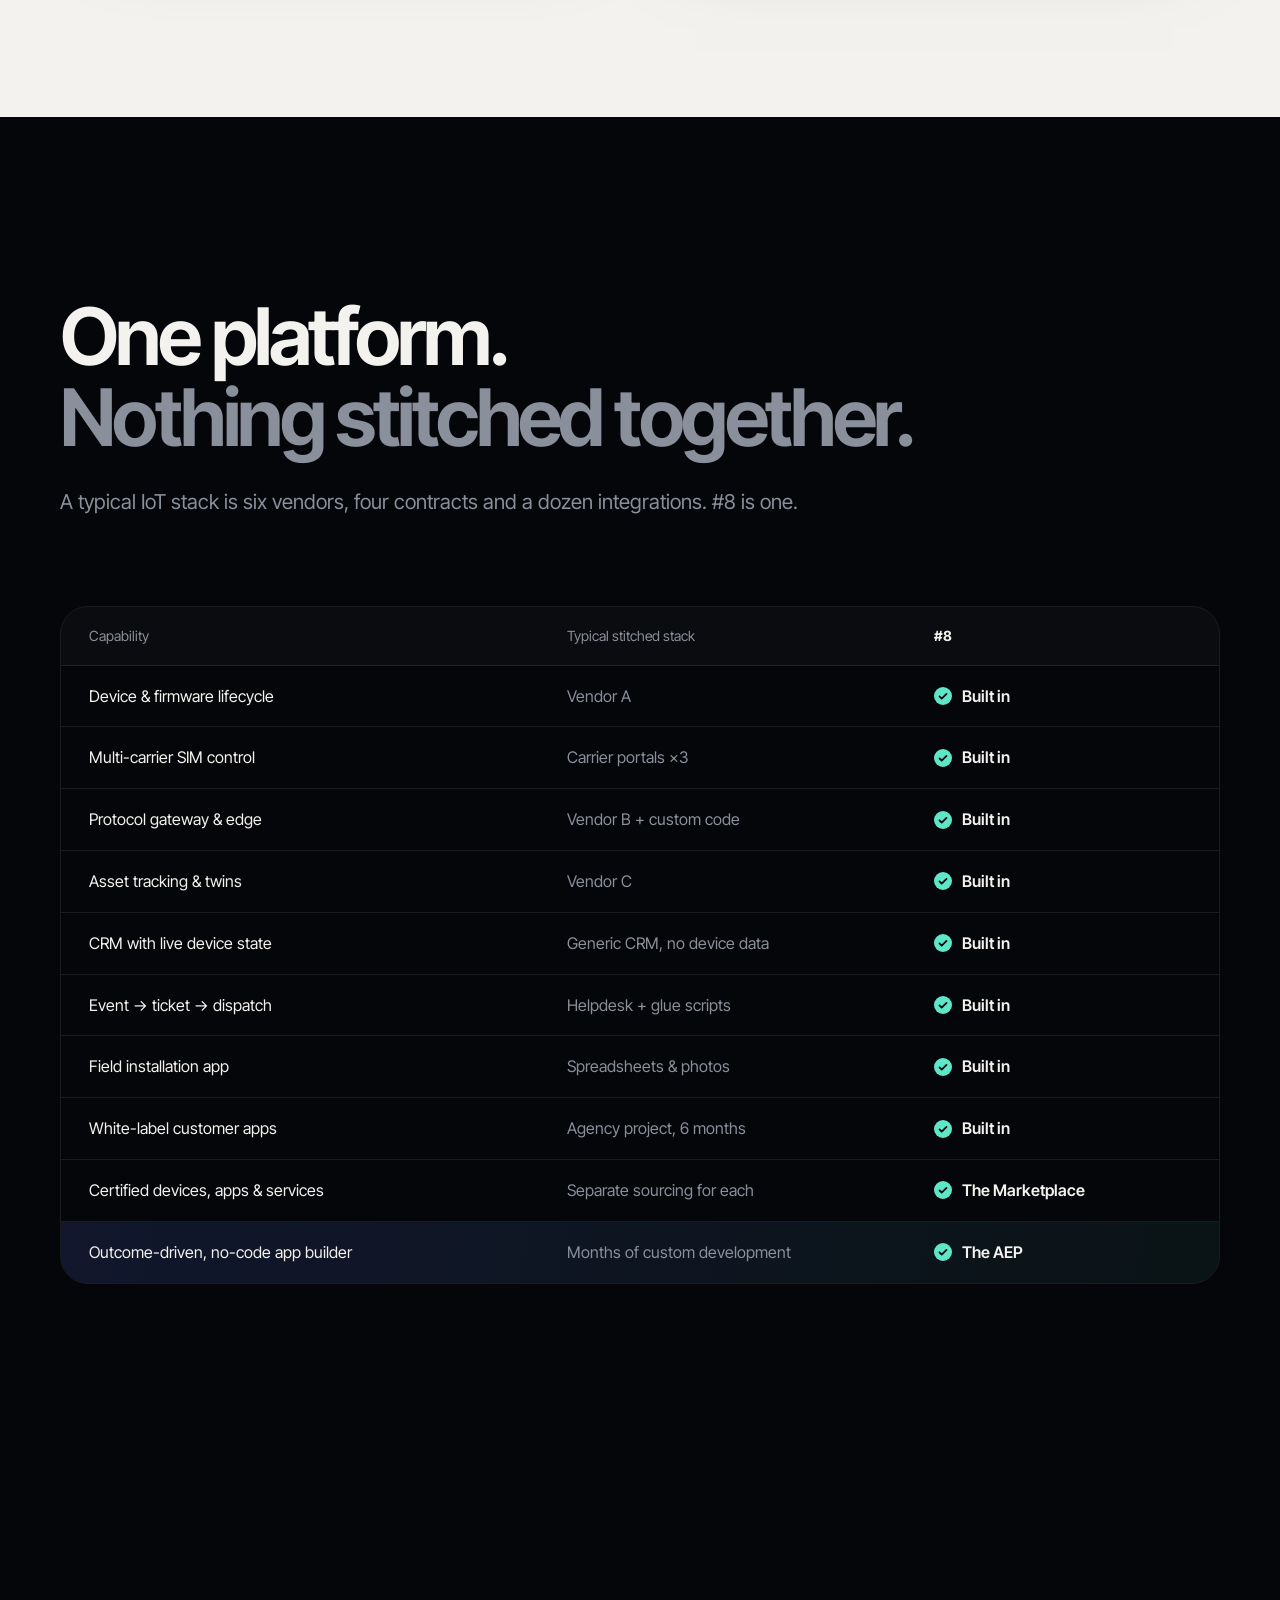
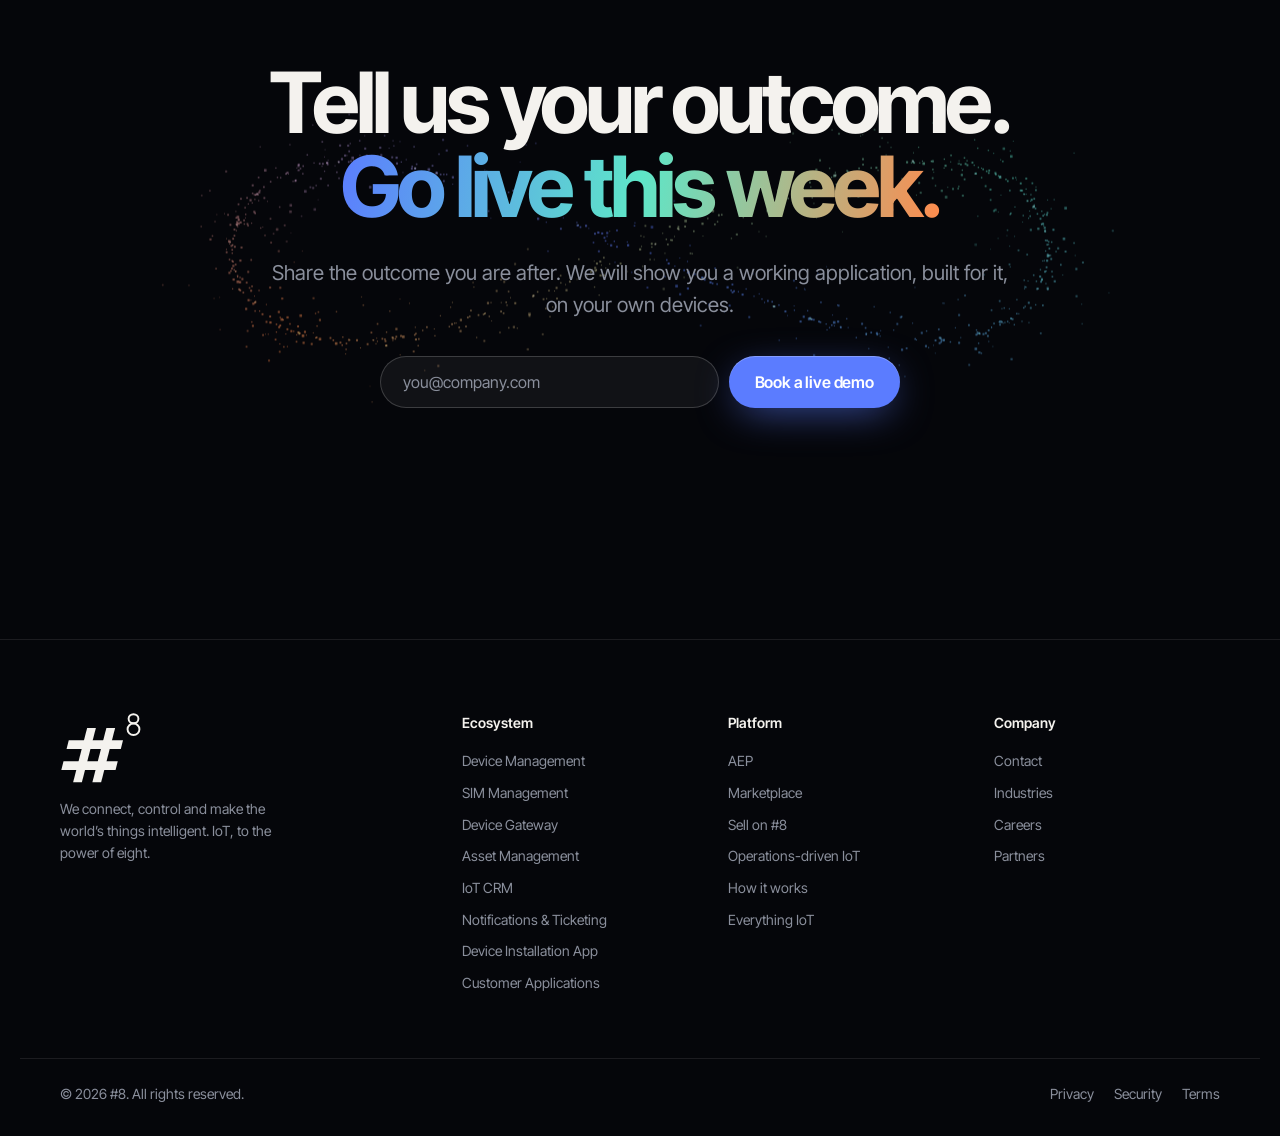
==== commit 1d167aaf: "Bring the homepage Marketplace section onto the site layout system - Standard section padding, porce" ====
--- a/index.html
+++ b/index.html
@@ -153,7 +153,7 @@
           <p class="section-lede">See how teams build their own IoT application in minutes, launch it on their own domain, and power it with devices and apps from the #8 Marketplace. Fleet tracking, cold chain, energy, buildings and factories, all without code.</p>
         </div>
       </div>
-      <div class="wrap wrap--wide">
+      <div class="wrap">
         <div class="film" id="film">
           <div class="film__frame">
             <video class="film__video" id="filmVideo" src="assets/video/aep-how-it-works.mp4" poster="assets/video/aep-poster.jpg" muted playsinline preload="metadata" aria-label="How the #8 AEP works, an 85-second film with music"></video>
@@ -388,20 +388,15 @@
     </section>
 
     <!-- ============ MARKETPLACE (light) ============ -->
-    <section class="mkt" id="marketplace" aria-labelledby="mktTitle">
-      <div class="wrap mkt__intro">
-        <p class="mkt__kick"><span class="mkt__seal" aria-hidden="true"></span>The #8 Marketplace</p>
-        <h2 class="mkt__title" id="mktTitle">Everything IoT.<br><em>One marketplace.</em></h2>
-        <div class="mkt__row">
-          <p class="mkt__lede">Sensors and gateways, apps and integrations, data plans, and the people who install and run it all. Certified to work together, bought in one cart, live in your AEP the same week.</p>
-          <div class="mkt__cta">
-            <a class="btn btn--dark" href="marketplace.html">Explore the Marketplace</a>
-            <a class="mkt__link" href="marketplace.html#sell">Sell on #8 <span aria-hidden="true">→</span></a>
-          </div>
-        </div>
-      </div>
-
-      <div class="wrap wrap--wide">
+    <section class="mkt light" id="marketplace" aria-labelledby="mktTitle">
+      <div class="wrap">
+        <div class="section-head">
+          <h2 class="display" id="mktTitle">Everything IoT.<br><span class="muted">One marketplace.</span></h2>
+          <p class="section-lede">Sensors and gateways, apps and integrations, data plans, and the people who install and run it all. Certified to work together, bought in one cart, live in your AEP the same week.</p>
+        </div>
+      </div>
+
+      <div class="wrap">
         <figure class="mkt__film" id="mktFilm">
           <div class="mkt__shell">
             <div class="mkt__screen">
@@ -411,11 +406,15 @@
           </div>
           <figcaption><ol class="mkt__chapters" id="mktChapters" aria-label="Film chapters"></ol></figcaption>
         </figure>
+        <div class="aep__cta">
+          <a class="btn btn--dark" href="marketplace.html">Explore the Marketplace</a>
+          <a class="btn btn--ghost-dark" href="marketplace.html#sell">Sell on #8</a>
+        </div>
       </div>
 
       <div class="wrap mkt__block">
         <div class="mkt__head">
-          <h3>Five aisles.<br><em>Every part of an IoT business.</em></h3>
+          <h3>Five aisles.<br><span class="muted">Every part of an IoT business.</span></h3>
           <p>Whatever your outcome needs, it is on a shelf here, from the probe in the cold room to the engineer who fits it.</p>
         </div>
         <div class="aisles" id="aisles"></div>
--- a/assets/css/styles.css
+++ b/assets/css/styles.css
@@ -826,3 +826,9 @@
 .film__hint:hover { background: rgba(11,12,16,.92); }
 .film__hint-ic { width: 26px; height: 26px; border-radius: 50%; background: var(--signal); position: relative; flex: none; }
 .film__hint-ic::after { content: ''; position: absolute; left: 10px; top: 8px; border-left: 9px solid #fff; border-top: 5px solid transparent; border-bottom: 5px solid transparent; }
+
+/* Film chapter rails: equal-height cells, one line each at the standard content width */
+.film__chapters li, .mkt__chapters li { display: flex; }
+.film__chapters button, .mkt__chapters button { height: 100%; }
+.film__chapters b { font-size: 13.5px; white-space: nowrap; overflow: hidden; text-overflow: ellipsis; }
+.film__chapters button { padding: 14px 12px 12px; }
--- a/assets/css/marketplace-lux.css
+++ b/assets/css/marketplace-lux.css
@@ -232,3 +232,46 @@
   .aisles .aisle--2 .aisle__obj--0, .aisles .aisle--3 .aisle__obj--0, .aisles .aisle--4 .aisle__obj--0 { left: 12%; top: 14%; }
   .aisles .aisle--2 .aisle__obj--1, .aisles .aisle--3 .aisle__obj--1, .aisles .aisle--4 .aisle__obj--1 { left: 50%; top: 32%; }
 }
+
+/* =========================================================
+   Consistency pass: the Marketplace section follows the homepage system —
+   same section padding, porcelain canvas, display heading, single-panel
+   frames (no double bezel), stage radius and block rhythm.
+   ========================================================= */
+.mkt { padding: var(--section-y) 0; background: var(--porcelain); }
+.mkt::before { content: ''; position: absolute; top: 0; left: max(var(--gutter), calc((100% - var(--wrap)) / 2 + var(--gutter))); right: max(var(--gutter), calc((100% - var(--wrap)) / 2 + var(--gutter))); height: 1px; background: var(--line-light); }
+.mkt .section-head { margin-bottom: clamp(40px, 5vw, 64px); }
+.mkt__film { margin: 0; }
+.mkt__shell { padding: 0; background: none; box-shadow: none; border-radius: var(--r-stage); }
+.mkt__screen { border-radius: 30px; box-shadow: 0 0 0 1px rgba(11,12,16,.07), 0 60px 120px -60px rgba(11,12,16,.35); }
+.mkt__chapters { gap: 8px; margin-top: 14px; padding: 0; }
+.mkt__chapters button { padding: 16px 14px 14px; border-radius: 16px; background: #fff; box-shadow: inset 0 0 0 1px var(--line-light); overflow: hidden; }
+.mkt__chapters button::before, .mkt__chapters button::after { height: 3px; border-radius: 0; }
+.mkt__chapters button::after { background: linear-gradient(100deg, #4F6BFF, #13A88B 55%, #EE7433); }
+.mkt__chapters button[aria-current="true"] { box-shadow: inset 0 0 0 1px rgba(79,107,255,.35); background: rgba(79,107,255,.06); }
+.mkt .aep__cta { margin-top: 40px; }
+.btn--ghost-dark { color: var(--ink); box-shadow: inset 0 0 0 1px rgba(11,12,16,.2); }
+@media (hover: hover) and (pointer: fine) { .btn--ghost-dark:hover { box-shadow: inset 0 0 0 1px rgba(11,12,16,.5); background: rgba(11,12,16,.03); } }
+
+.mkt__block { margin-top: clamp(80px, 9vw, 128px); }
+.mkt__head h3 { font-size: clamp(30px, 3.6vw, 48px); line-height: 1.04; letter-spacing: -0.04em; }
+.mkt__head p { font-size: clamp(16px, 1.3vw, 18px); line-height: 1.55; }
+
+/* Cards: one panel, stage radius, same soft shadow as the rest of the site */
+.aisle { padding: 0; border-radius: var(--r-stage); background: #fff; box-shadow: 0 1px 0 var(--line-light), 0 40px 80px -48px rgba(11,12,16,.3); }
+.aisle::before { display: none; }
+.aisle__art { border-radius: var(--r-stage) var(--r-stage) 0 0; }
+.aisle:focus-visible { border-radius: var(--r-stage); }
+.duo > article { border-radius: var(--r-stage); }
+.duo__buy { box-shadow: 0 1px 0 var(--line-light), 0 40px 80px -48px rgba(11,12,16,.3); }
+.mkt .show { border-radius: var(--r-stage); }
+
+@media (max-width: 760px) {
+  .mkt__chapters { display: flex; overflow-x: auto; scrollbar-width: none; }
+  .mkt__chapters::-webkit-scrollbar { display: none; }
+  .mkt__chapters li { flex: 0 0 140px; }
+}
+.mkt .show { padding: 0; background: #fff; border-radius: var(--r-stage); overflow: hidden; box-shadow: 0 1px 0 var(--line-light), 0 40px 80px -48px rgba(11,12,16,.3); }
+.mkt .show__tabs { border-radius: 0; }
+.mkt .show__stage { border-radius: 0; box-shadow: none; }
+.duo__sell { box-shadow: 0 40px 80px -48px rgba(11,12,16,.5) !important; }
